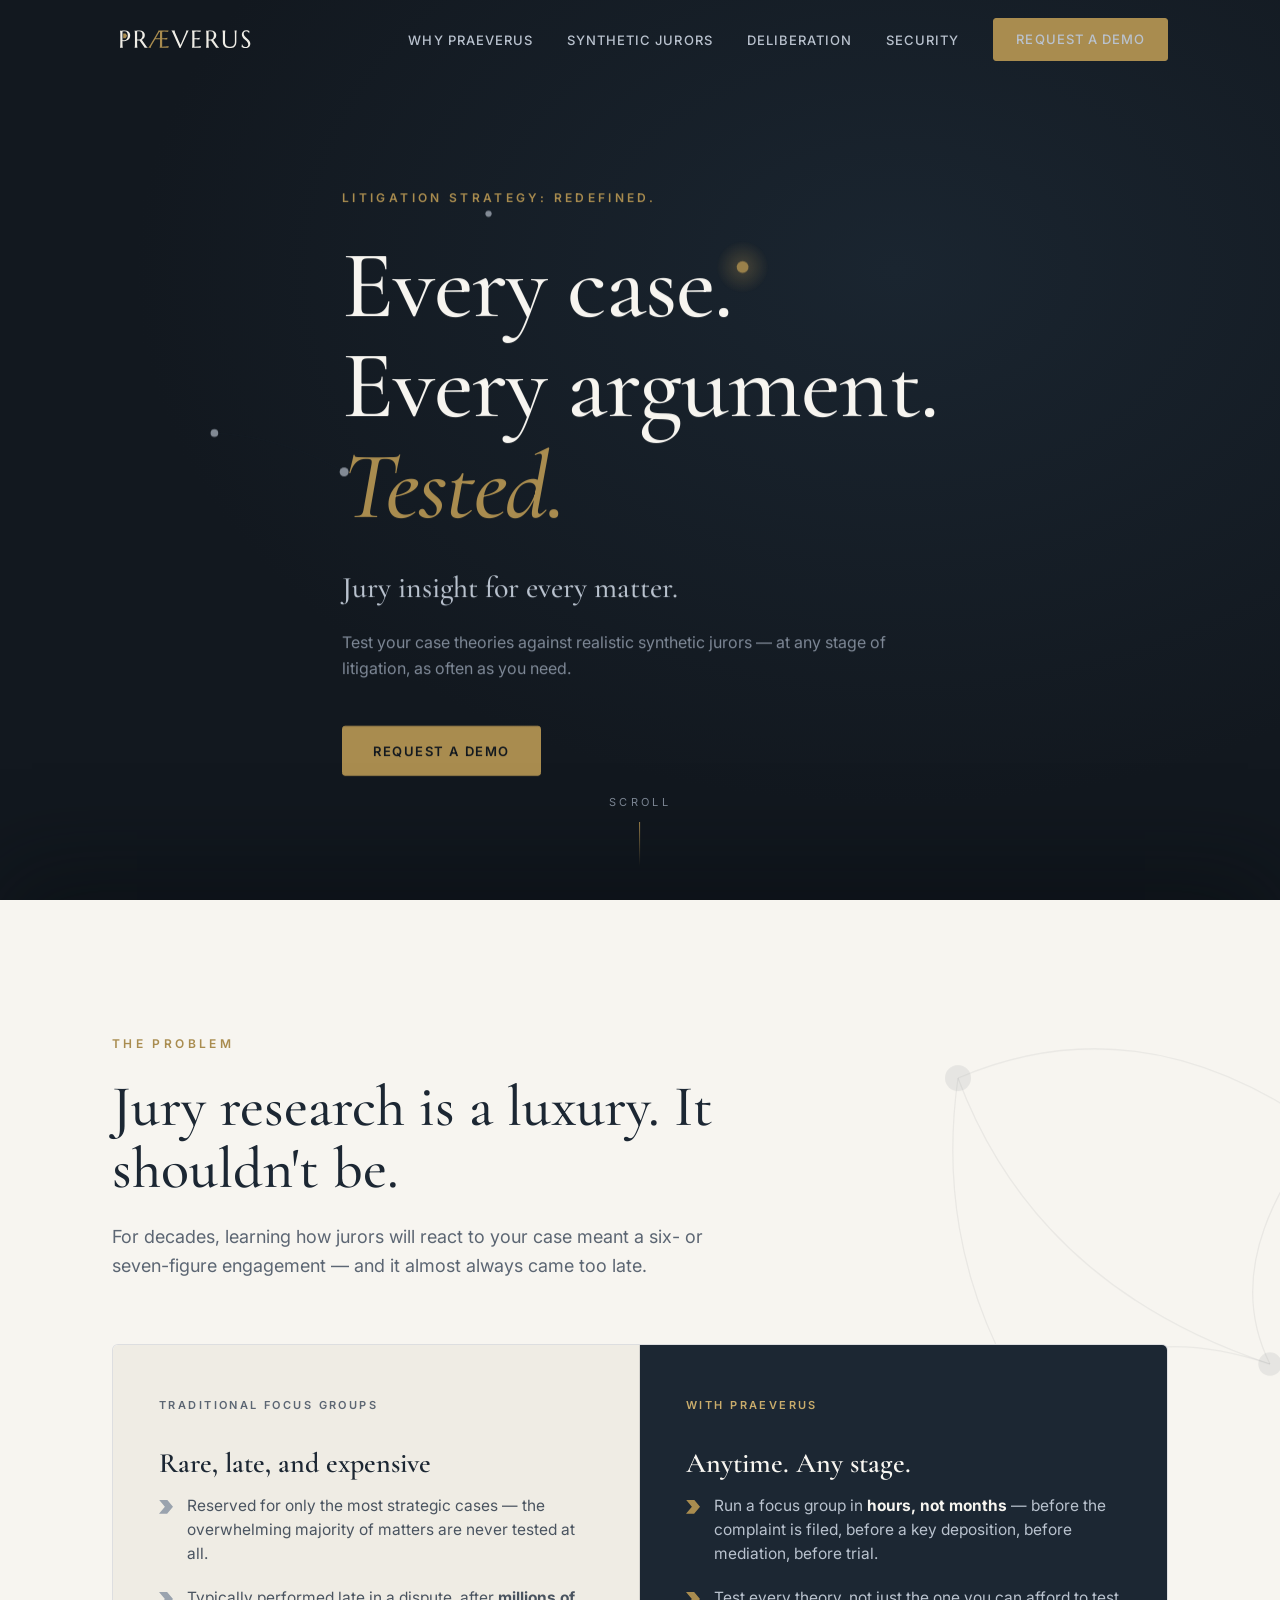
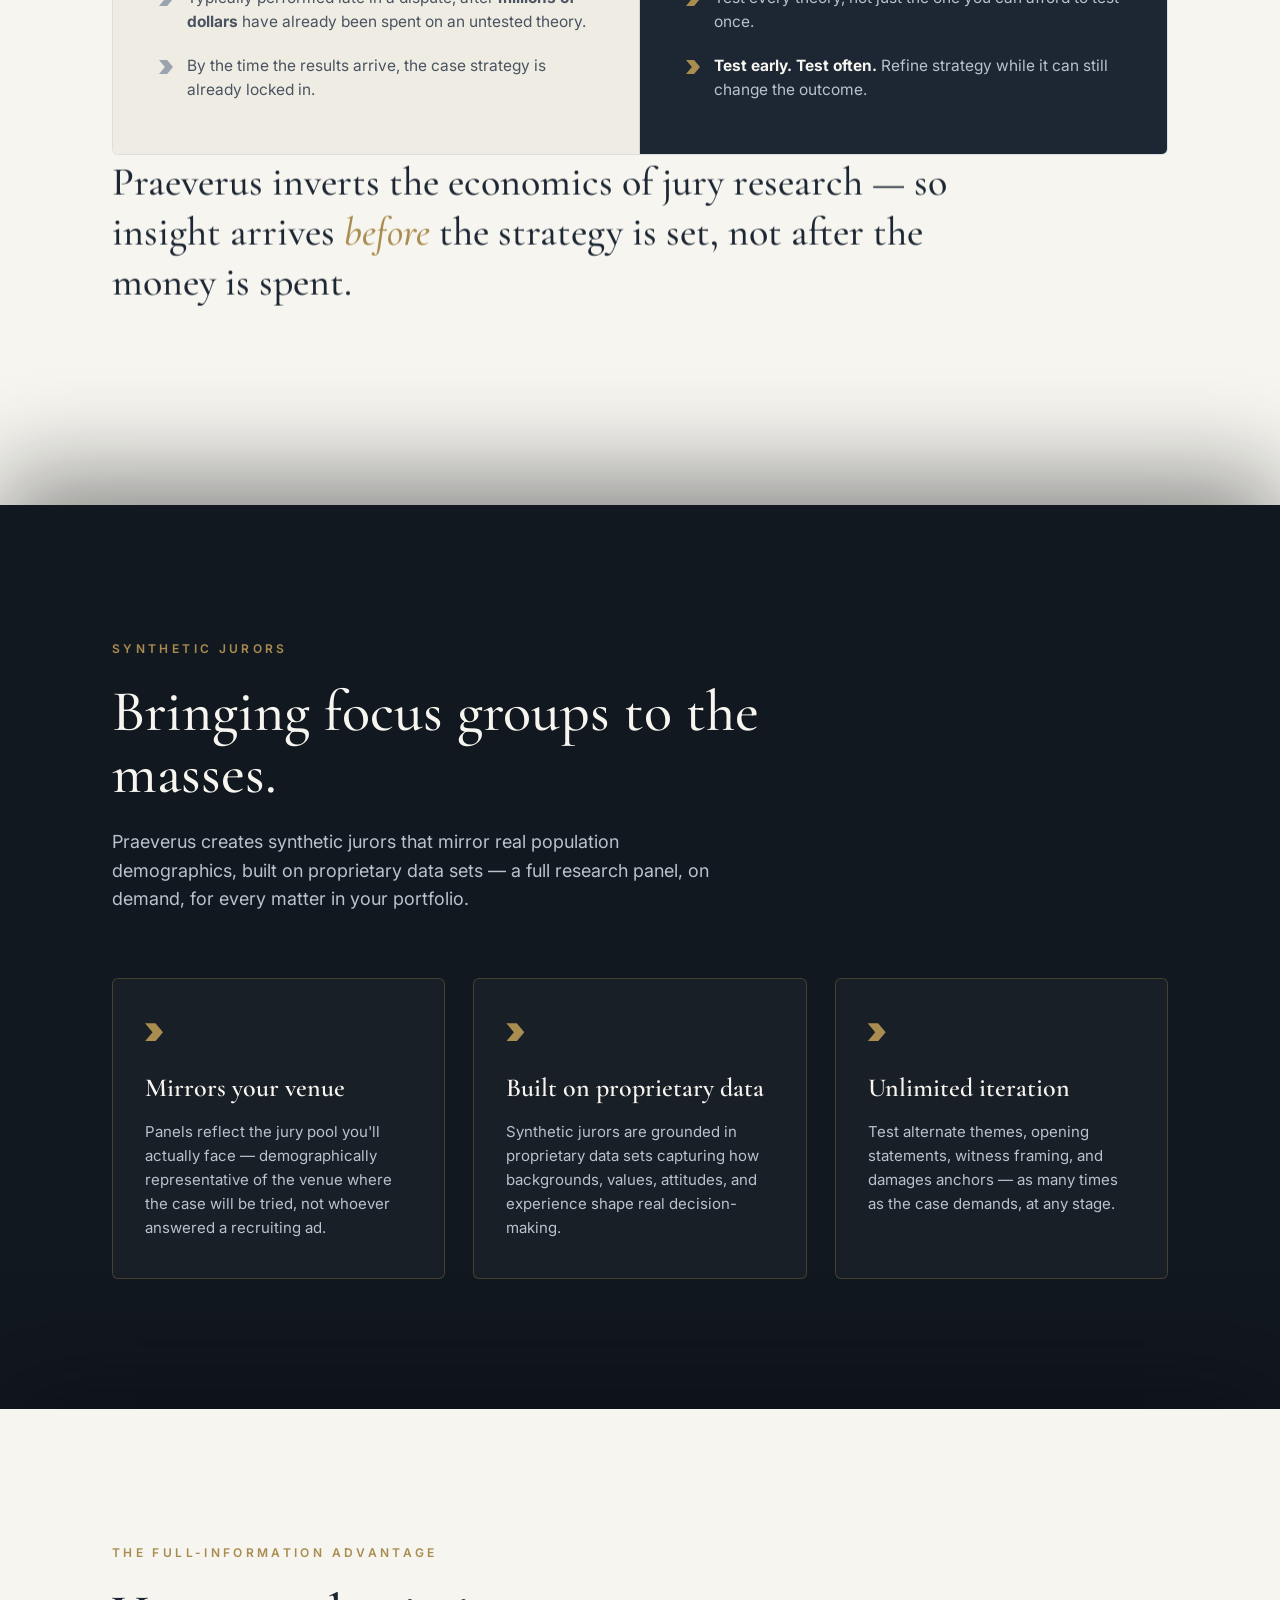
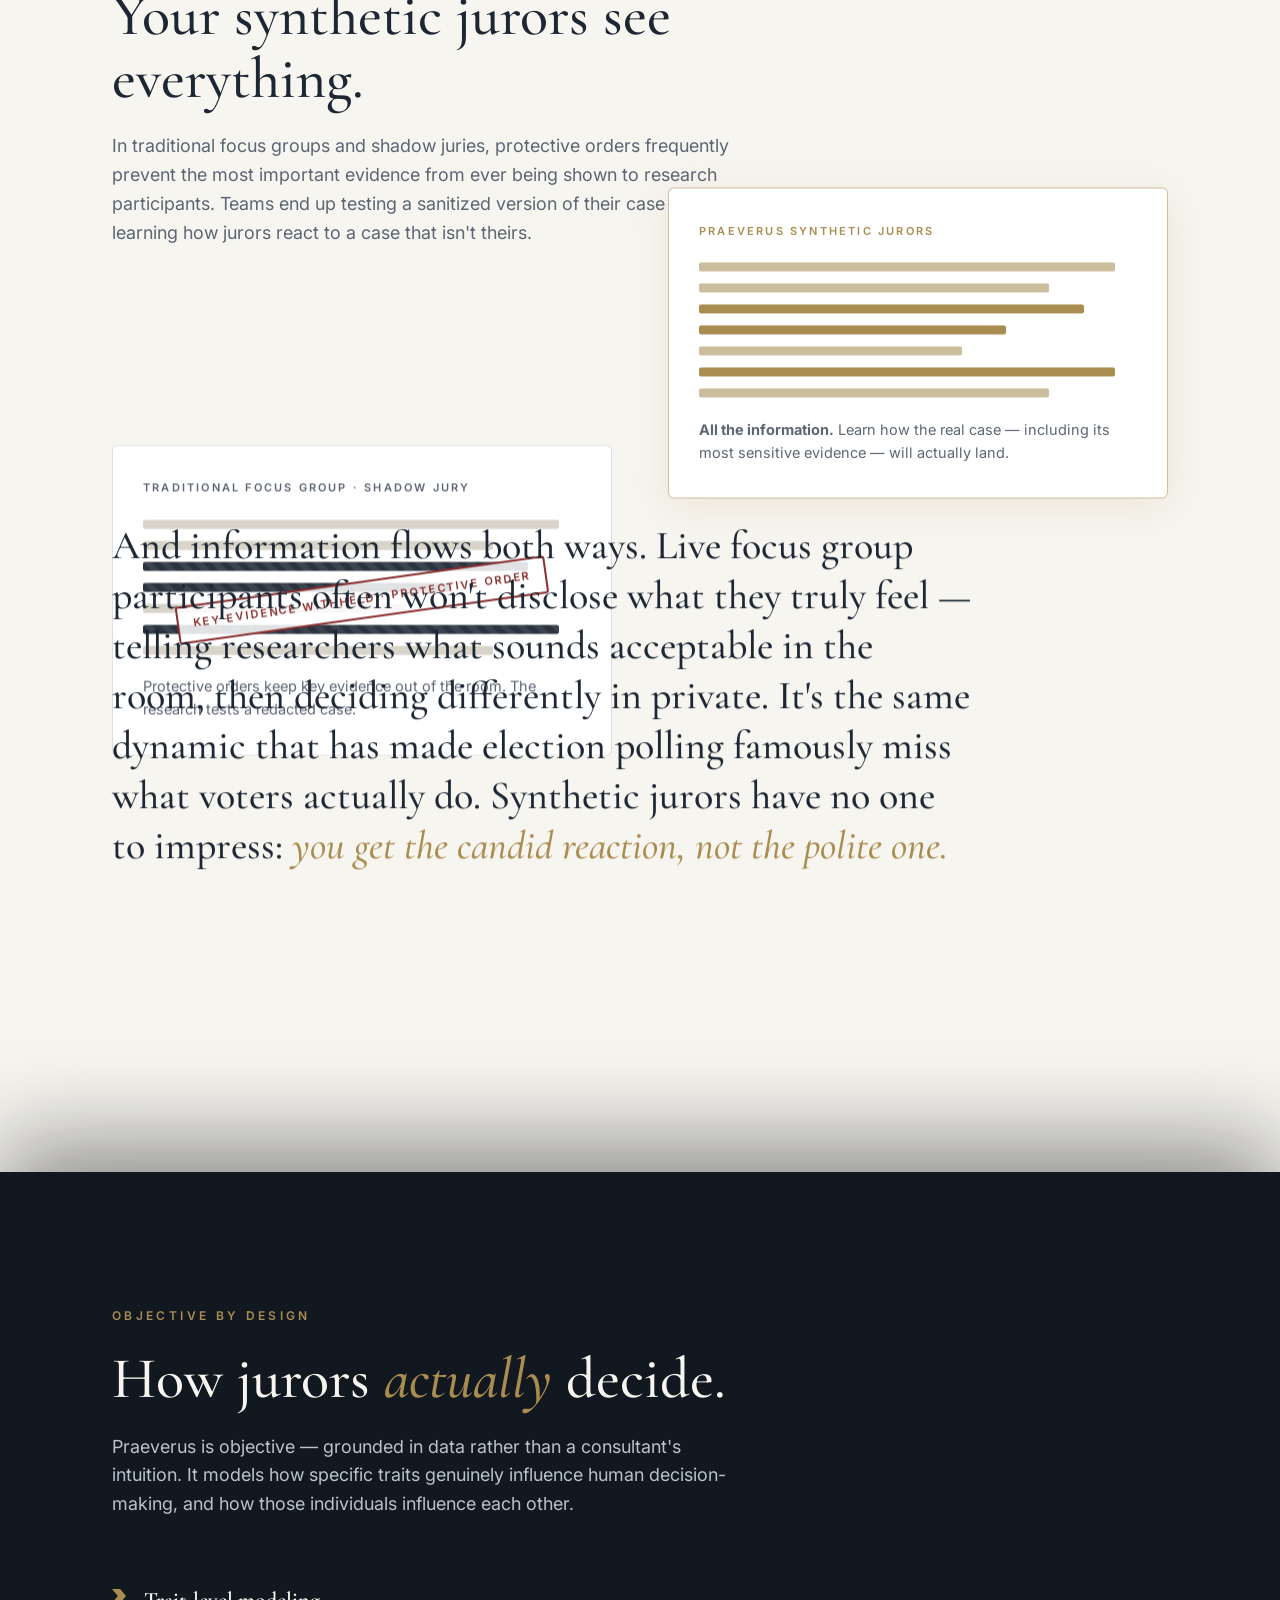
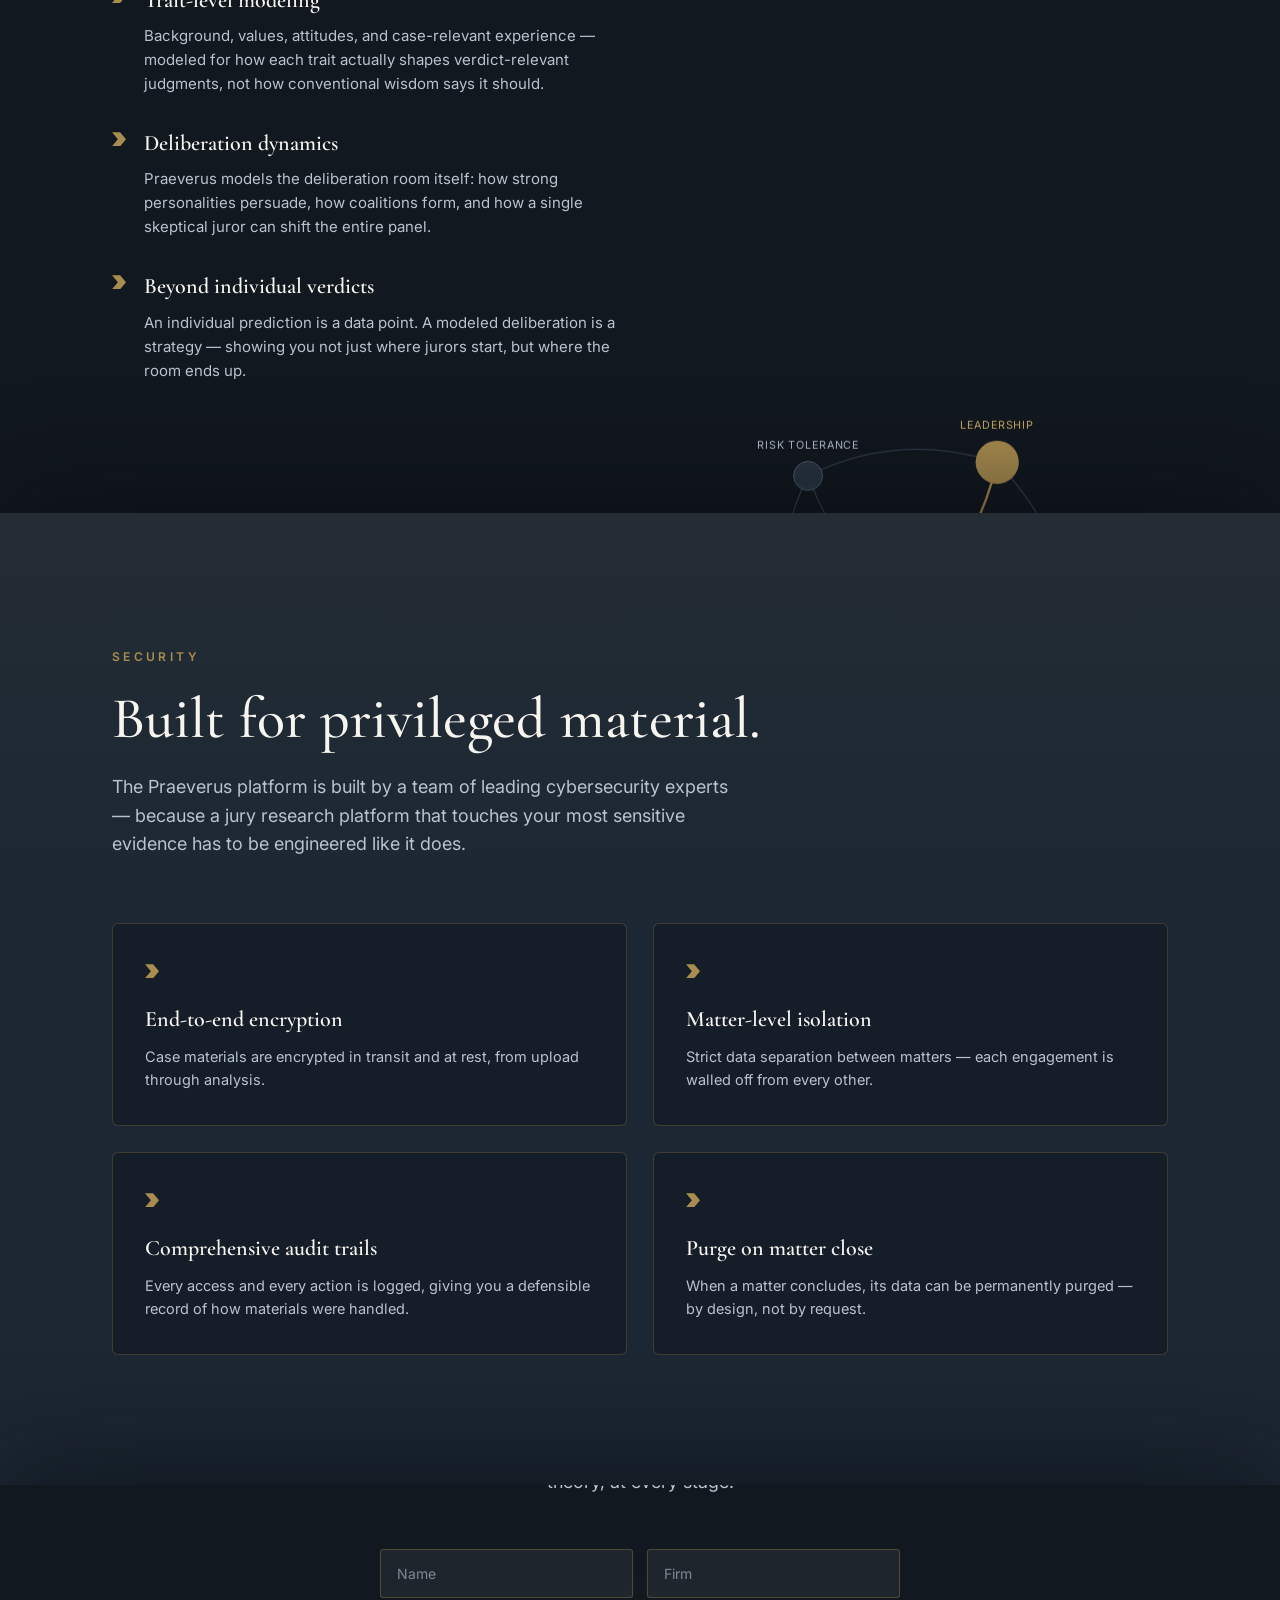
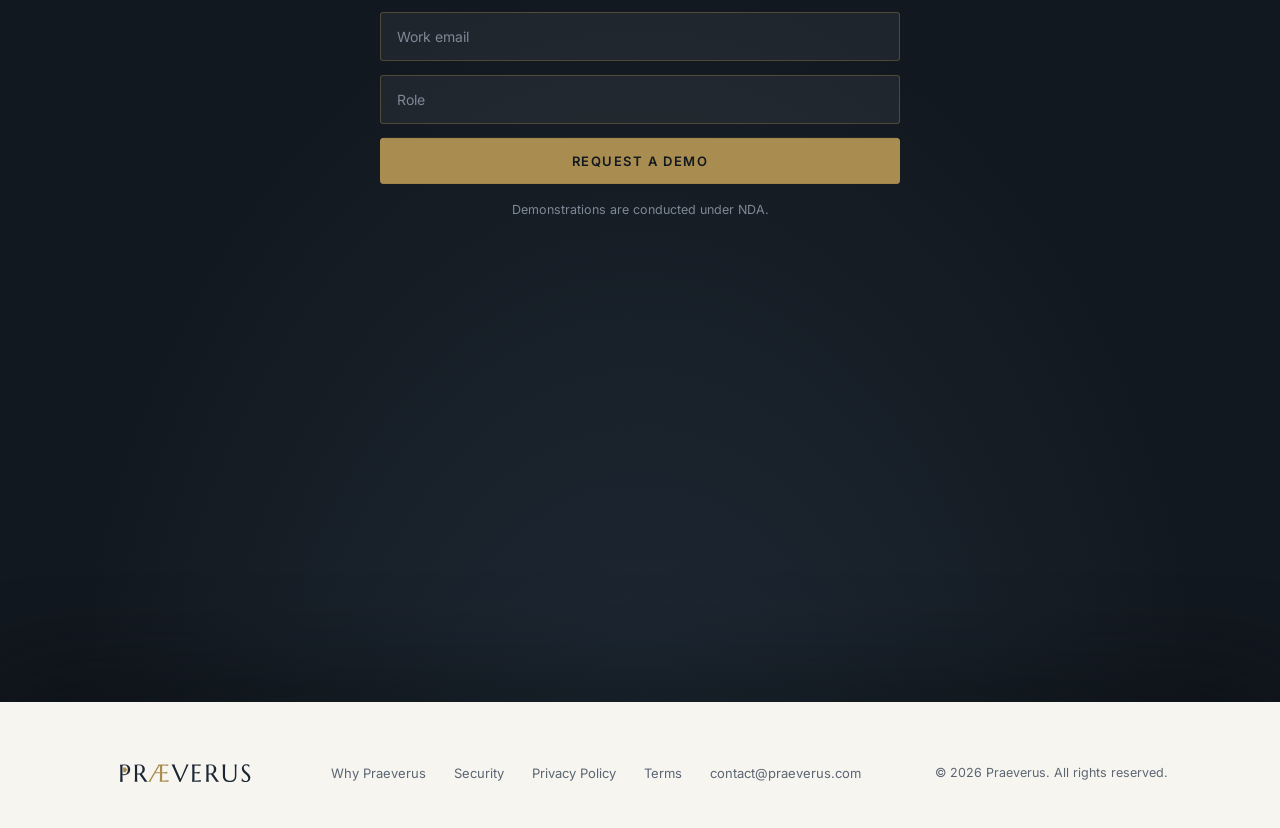
==== index.html @ da01cf57 "Add Praeverus site with Formspree contact form Co-Authored-By: Claude Fable 5 <noreply@anthropic.com" ====
<!DOCTYPE html>
<html lang="en">
<head>
<meta charset="UTF-8">
<meta name="viewport" content="width=device-width, initial-scale=1.0">
<title>Praeverus — Every case. Every argument. Tested.</title>
<meta name="description" content="Test your case theories against realistic synthetic jurors — at any stage of litigation, as often as you need.">
<link rel="preconnect" href="https://fonts.googleapis.com">
<link rel="preconnect" href="https://fonts.gstatic.com" crossorigin>
<link href="https://fonts.googleapis.com/css2?family=Cormorant+Garamond:wght@400;500;600;700&family=Inter:wght@400;500;600&display=swap" rel="stylesheet">
<style>
:root{
  --ink:#1C2733;
  --ink-deep:#12181F;
  --gold:#A98C4F;
  --gold-bright:#C9AC6B;
  --paper:#F7F5F0;
  --paper-dim:#EFECe4;
  --slate:#B9C2CE;
  --slate-dim:#7E8896;
  --muted:#5C6673;
  --display:'Cormorant Garamond', Georgia, serif;
  --body:'Inter', -apple-system, BlinkMacSystemFont, sans-serif;
}
*{margin:0;padding:0;box-sizing:border-box;}
html{scroll-behavior:smooth;}
body{
  font-family:var(--body);
  background:var(--ink-deep);
  color:var(--paper);
  line-height:1.6;
  font-size:16px;
  overflow-x:clip;
}
::selection{background:var(--gold);color:var(--ink-deep);}

/* ---------- utilities ---------- */
.wrap{max-width:1120px;margin:0 auto;padding:0 32px;}
.eyebrow{
  font-family:var(--body);
  font-size:12px;
  font-weight:600;
  letter-spacing:.28em;
  text-transform:uppercase;
  color:var(--gold);
}
.display{
  font-family:var(--display);
  font-weight:500;
  line-height:1.05;
  letter-spacing:-0.01em;
}
.gold{color:var(--gold);}
a{color:inherit;}
img,svg{display:block;}
button{font-family:var(--body);cursor:pointer;}

/* chevron marker derived from the logo's P-core */
.chev{
  display:inline-block;width:14px;height:14px;flex:none;
  clip-path:polygon(0 0,58% 0,100% 50%,58% 100%,0 100%,42% 50%);
  background:var(--gold);
  margin-top:6px;
}

/* parallax layers */
[data-plx]{will-change:transform;}

/* stacked section reveal: sections pin, the next slides up over them */
.stacked{position:sticky;}
.stacked + .stacked,
footer{box-shadow:0 -28px 90px rgba(6,10,14,.45);}
footer{position:relative;}

/* focus visibility */
a:focus-visible,button:focus-visible,input:focus-visible{
  outline:2px solid var(--gold);outline-offset:3px;
}

/* ---------- nav ---------- */
nav{
  position:fixed;top:0;left:0;right:0;z-index:100;
  padding:18px 0;
  transition:background .35s ease, box-shadow .35s ease;
}
nav.scrolled{
  background:rgba(18,24,31,.9);
  backdrop-filter:blur(12px);
  box-shadow:0 1px 0 rgba(169,140,79,.25);
}
.nav-inner{display:flex;align-items:center;justify-content:space-between;}
.logo-chip{
  display:flex;align-items:center;
}
.logo-chip svg{height:30px;width:auto;}
.nav-links{display:flex;gap:34px;align-items:center;list-style:none;}
.nav-links a{
  text-decoration:none;font-size:13px;font-weight:500;
  letter-spacing:.08em;text-transform:uppercase;color:var(--slate);
  transition:color .2s;
}
.nav-links a:hover{color:var(--gold-bright);}
.btn{
  display:inline-block;
  padding:14px 30px;
  border-radius:3px;
  font-size:13px;font-weight:600;
  letter-spacing:.12em;text-transform:uppercase;
  text-decoration:none;
  border:1px solid var(--gold);
  transition:all .25s ease;
}
.btn-solid{background:var(--gold);color:var(--ink-deep);}
.btn-solid:hover{background:var(--gold-bright);border-color:var(--gold-bright);}
.btn-ghost{background:transparent;color:var(--gold-bright);}
.btn-ghost:hover{background:rgba(169,140,79,.12);}
.nav-cta{padding:10px 22px;font-size:12px;}

/* ---------- hero ---------- */
.hero{
  position:relative;
  min-height:100vh;
  display:flex;align-items:center;
  overflow:hidden;
  background:radial-gradient(ellipse at 70% 30%, #1A2530 0%, var(--ink-deep) 60%);
}
#network{
  position:absolute;inset:-10% -5%;
  width:110%;height:120%;
  opacity:.9;
}
.hero-content{
  position:relative;z-index:2;
  padding:160px 0 120px;
  max-width:760px;
}
.hero h1{
  font-size:clamp(52px,8vw,96px);
  margin:26px 0 30px;
}
.hero h1 .gold{font-style:italic;}
.hero .sub{
  font-family:var(--display);
  font-size:clamp(22px,3vw,30px);
  font-weight:500;
  color:var(--slate);
  line-height:1.35;
  max-width:620px;
}
.hero .sub .gold{color:var(--gold-bright);}
.hero .support{
  margin-top:22px;font-size:16px;color:var(--slate-dim);max-width:560px;
}
.hero-ctas{display:flex;gap:18px;margin-top:44px;flex-wrap:wrap;}
.scroll-hint{
  position:absolute;bottom:34px;left:50%;transform:translateX(-50%);
  z-index:2;color:var(--slate-dim);font-size:11px;letter-spacing:.3em;
  text-transform:uppercase;text-decoration:none;
  display:flex;flex-direction:column;align-items:center;gap:10px;
  transition:opacity .4s ease;
}
.scroll-hint.hidden{opacity:0;pointer-events:none;}
@media (max-height:560px){
  .scroll-hint{display:none;}
}
.scroll-hint::after{
  content:'';width:1px;height:44px;
  background:linear-gradient(var(--gold),transparent);
}

/* ---------- section scaffolding ---------- */
section{position:relative;overflow:hidden;}
.sec-pad{padding:130px 0;}
.sec-light{background:var(--paper);color:var(--ink);}
.sec-light .eyebrow{color:var(--gold);}
.sec-head{max-width:720px;margin-bottom:64px;}
.sec-head h2{
  font-family:var(--display);
  font-size:clamp(36px,5vw,58px);
  font-weight:500;line-height:1.08;
  margin-top:20px;
}
.sec-head p.lede{margin-top:22px;font-size:18px;color:var(--muted);max-width:620px;}
section.dark .sec-head p.lede{color:var(--slate);}

/* faint background network motif for parallax depth */
.motif{
  position:absolute;pointer-events:none;z-index:0;
  opacity:.5;
}
.sec-inner{position:relative;z-index:1;}

/* ---------- problem: two-column contrast ---------- */
.contrast{
  display:grid;grid-template-columns:1fr 1fr;gap:0;
  border:1px solid rgba(28,39,51,.15);
  border-radius:6px;overflow:hidden;
  background:#fff;
}
.contrast .col{padding:52px 46px;}
.contrast .col.trad{
  background:var(--paper-dim);
  border-right:1px solid rgba(28,39,51,.12);
}
.contrast .col.prv{background:var(--ink);color:var(--paper);}
.contrast h3{
  font-family:var(--display);font-size:28px;font-weight:600;margin-bottom:8px;
}
.contrast .tag{
  font-size:11px;font-weight:600;letter-spacing:.22em;text-transform:uppercase;
  color:var(--muted);margin-bottom:26px;display:block;
}
.contrast .prv .tag{color:var(--gold-bright);}
.contrast ul{list-style:none;display:flex;flex-direction:column;gap:20px;}
.contrast li{display:flex;gap:14px;font-size:15.5px;line-height:1.55;}
.contrast .trad li{color:#4A5460;}
.contrast .trad .chev{background:#9AA3AE;}
.contrast .prv li{color:var(--slate);}
.contrast .prv li strong{color:var(--paper);}
.big-claim{
  margin-top:70px;
  font-family:var(--display);
  font-size:clamp(26px,3.4vw,40px);
  font-weight:500;line-height:1.25;
  max-width:860px;
}

/* ---------- masses section stats ---------- */
.pillars{display:grid;grid-template-columns:repeat(3,1fr);gap:28px;margin-top:10px;}
.pillar{
  border:1px solid rgba(169,140,79,.3);
  border-radius:6px;
  padding:38px 32px;
  background:rgba(247,245,240,.03);
}
.pillar h3{
  font-family:var(--display);font-size:26px;font-weight:600;
  margin:18px 0 12px;color:var(--paper);
}
.pillar p{font-size:15px;color:var(--slate);}
.pillar .chev{width:18px;height:18px;}

/* ---------- full information ---------- */
.docs{
  display:grid;grid-template-columns:1fr 1fr;gap:56px;align-items:start;margin-top:8px;
}
.doc-card{
  background:#fff;border:1px solid rgba(28,39,51,.15);border-radius:6px;
  padding:34px 30px;position:relative;
}
.doc-card .doc-label{
  font-size:11px;font-weight:600;letter-spacing:.2em;text-transform:uppercase;
  margin-bottom:22px;color:var(--muted);
}
.doc-line{height:9px;border-radius:2px;background:#D8D4CA;margin-bottom:12px;}
.doc-line.w80{width:80%;}.doc-line.w95{width:95%;}.doc-line.w60{width:60%;}.doc-line.w70{width:70%;}.doc-line.w88{width:88%;}
.doc-line.red{
  background:repeating-linear-gradient(45deg,#2A333E,#2A333E 6px,#3A434E 6px,#3A434E 12px);
  position:relative;
}
.doc-card.locked::after{
  content:'KEY EVIDENCE WITHHELD · PROTECTIVE ORDER';
  position:absolute;top:50%;left:50%;transform:translate(-50%,-50%) rotate(-8deg);
  font-size:11px;font-weight:600;letter-spacing:.18em;
  color:#8A2F2F;border:2px solid #8A2F2F;border-radius:3px;
  padding:8px 14px;background:rgba(255,255,255,.85);white-space:nowrap;
}
.doc-card.full .doc-line{background:#CBBE9C;}
.doc-card.full .doc-line.gold{background:var(--gold);}
.doc-caption{margin-top:20px;font-size:14.5px;color:var(--muted);line-height:1.6;}
.doc-card.full{border-color:rgba(169,140,79,.55);box-shadow:0 8px 40px rgba(169,140,79,.14);}

/* ---------- objective / deliberation ---------- */
.objective-grid{
  display:grid;grid-template-columns:1.05fr .95fr;gap:70px;align-items:center;
}
.objective-grid .points{display:flex;flex-direction:column;gap:30px;}
.point{display:flex;gap:18px;}
.point h4{
  font-family:var(--display);font-size:22px;font-weight:600;color:var(--paper);margin-bottom:6px;
}
.point p{font-size:15px;color:var(--slate);}
#miniNetwork{width:100%;height:auto;}

/* ---------- security ---------- */
.sec-security{background:var(--ink);}
.sec-security::before{
  content:'';position:absolute;inset:0;
  background:linear-gradient(180deg, rgba(169,140,79,.06), transparent 40%);
}
.sec-grid{display:grid;grid-template-columns:repeat(2,1fr);gap:26px;margin-top:8px;}
.sec-card{
  border:1px solid rgba(169,140,79,.28);border-radius:6px;
  padding:34px 32px;background:rgba(18,24,31,.55);
}
.sec-card h4{
  font-family:var(--display);font-size:22px;font-weight:600;margin:16px 0 8px;
}
.sec-card p{font-size:14.5px;color:var(--slate);}

/* ---------- final CTA ---------- */
.final{
  background:radial-gradient(ellipse at 50% 120%, #202B37 0%, var(--ink-deep) 65%);
  text-align:center;
}
.cta-logo{height:36px;width:auto;margin:0 auto;}
.final h2{
  font-family:var(--display);
  font-size:clamp(44px,7vw,84px);font-weight:500;line-height:1.05;
}
.final .recap{
  margin:26px auto 0;max-width:560px;font-size:18px;color:var(--slate);
}
.demo-form{
  margin:52px auto 0;max-width:520px;
  display:grid;grid-template-columns:1fr 1fr;gap:14px;text-align:left;
}
.demo-form input{
  background:rgba(247,245,240,.06);
  border:1px solid rgba(169,140,79,.35);
  border-radius:3px;color:var(--paper);
  padding:15px 16px;font-family:var(--body);font-size:14px;
}
.demo-form input::placeholder{color:var(--slate-dim);}
.demo-form input:focus{border-color:var(--gold);outline:none;}
.demo-form .full-row{grid-column:1 / -1;}
.demo-form button{grid-column:1 / -1;}
.form-note{margin-top:16px;font-size:12.5px;color:var(--slate-dim);}
.form-success{
  display:none;margin:52px auto 0;max-width:520px;
  border:1px solid var(--gold);border-radius:6px;padding:34px;
  font-family:var(--display);font-size:22px;color:var(--gold-bright);
}

/* ---------- footer ---------- */
footer{
  background:var(--paper);color:var(--ink);
  padding:56px 0 40px;
}
.foot-inner{display:flex;align-items:center;justify-content:space-between;flex-wrap:wrap;gap:28px;}
.foot-inner svg{height:30px;width:auto;}
.foot-links{display:flex;gap:28px;list-style:none;font-size:13px;}
.foot-links a{text-decoration:none;color:var(--muted);}
.foot-links a:hover{color:var(--gold);}
.foot-copy{font-size:12.5px;color:var(--muted);}

/* ---------- responsive ---------- */
@media (max-width:900px){
  .contrast,.docs,.objective-grid,.sec-grid{grid-template-columns:1fr;}
  .contrast .col.trad{border-right:none;border-bottom:1px solid rgba(28,39,51,.12);}
  .pillars{grid-template-columns:1fr;}
  .nav-links li:not(.cta-li){display:none;}
  .sec-pad{padding:90px 0;}
  .objective-grid{gap:44px;}
  .demo-form{grid-template-columns:1fr;}
}
@media (prefers-reduced-motion:reduce){
  html{scroll-behavior:auto;}
  [data-plx]{transform:none !important;}
}
</style>
</head>
<body>

<!-- ============ NAV ============ -->
<nav id="nav">
  <div class="wrap nav-inner">
    <a href="#top" class="logo-chip" aria-label="Praeverus home">
      <!-- Praeverus wordmark (integrated logo, inlined) -->
      <svg role="img" aria-label="Praeverus" xmlns="http://www.w3.org/2000/svg" viewBox="0 0 467 96"><rect fill="#1C2733"/><g transform="translate(20,76)"><path d="M13.559507523939809 -24.32284541723666Q17.31326949384405 -23.633378932968537 20.43502051983584 -24.188782489740085Q23.556771545827633 -24.74418604651163 25.797537619699042 -26.56361149110807Q28.03830369357045 -28.383036935704514 29.283173734610124 -31.48563611491108Q30.528043775649795 -34.588235294117645 30.528043775649795 -39.06976744186046Q30.528043775649795 -42.17236662106703 29.87688098495212 -44.719562243502054Q29.225718194254444 -47.26675786593707 27.942544459644324 -49.047879616963066Q26.6593707250342 -50.82900136798906 24.705882352941178 -51.80574555403557Q22.752393980848154 -52.78248974008208 20.147742818057456 -52.78248974008208Q18.500683994528043 -52.78248974008208 17.2749658002736 -52.6484268125855Q16.04924760601915 -52.51436388508892 15.20656634746922 -52.36114911080711Q14.210670314637483 -52.16963064295486 13.559507523939809 -51.93980848153215ZM5.477428180574555 -54.92749658002736Q6.243502051983584 -54.850889192886456 7.0861833105335155 -54.77428180574555Q7.813953488372093 -54.69767441860465 8.714090287277703 -54.67852257181943Q9.61422708618331 -54.6593707250342 10.571819425444597 -54.6593707250342Q12.065663474692203 -54.6593707250342 14.612859097127224 -55.02325581395349Q17.160054719562243 -55.38714090287278 21.10533515731874 -55.38714090287278Q24.782489740082077 -55.38714090287278 27.90424076607387 -54.31463748290014Q31.025991792065664 -53.2421340629275 33.32421340629275 -51.17373461012312Q35.62243502051984 -49.10533515731874 36.90560875512996 -46.13679890560876Q38.188782489740085 -43.168262653898765 38.188782489740085 -39.37619699042408Q38.188782489740085 -34.28180574555404 36.15868673050616 -30.566347469220247Q34.12859097127223 -26.850889192886456 30.719562243502054 -24.55266757865937Q27.310533515731873 -22.254445964432286 22.867305061559506 -21.43091655266758Q18.42407660738714 -20.607387140902873 13.559507523939809 -21.335157318741448V-14.976744186046512Q13.559507523939809 -11.720930232558139 13.655266757865938 -9.288645690834473Q13.751025991792066 -6.856361149110807 13.885088919288645 -5.094391244870041Q14.019151846785226 -3.332421340629275 14.229822161422709 -2.1450068399452804Q14.440492476060191 -0.957592339261286 14.6703146374829 -0.15321477428180574V0.0H5.477428180574555V-0.15321477428180574Q5.7072503419972636 -0.957592339261286 5.917920656634747 -2.1450068399452804Q6.12859097127223 -3.332421340629275 6.281805745554036 -5.094391244870041Q6.435020519835842 -6.856361149110807 6.511627906976744 -9.288645690834473Q6.588235294117647 -11.720930232558139 6.588235294117647 -14.976744186046512V-39.912448700410394Q6.588235294117647 -43.168262653898765 6.511627906976744 -45.60054719562243Q6.435020519835842 -48.0328317373461 6.281805745554036 -49.81395348837209Q6.12859097127223 -51.595075239398085 5.917920656634747 -52.78248974008208Q5.7072503419972636 -53.96990424076607 5.477428180574555 -54.77428180574555Z" fill="#EFEDE6"/><path d="M15.78,-45.66 L23.44,-45.66 L28.42,-38.21 L23.44,-30.76 L15.78,-30.76 Z" fill="#A98C4F"/><path d="M60.40798905608755 -14.976744186046512Q60.40798905608755 -11.720930232558139 60.503748290013675 -9.288645690834473Q60.599507523939806 -6.856361149110807 60.73357045143639 -5.094391244870041Q60.86763337893297 -3.332421340629275 61.078303693570454 -2.1450068399452804Q61.28897400820794 -0.957592339261286 61.51879616963065 -0.15321477428180574V0.0H52.3259097127223V-0.15321477428180574Q52.55573187414501 -0.957592339261286 52.76640218878249 -2.1450068399452804Q52.977072503419976 -3.332421340629275 53.111135430916555 -5.094391244870041Q53.245198358413134 -6.856361149110807 53.340957592339265 -9.269493844049247Q53.43671682626539 -11.682626538987687 53.43671682626539 -14.976744186046512V-39.912448700410394Q53.43671682626539 -43.168262653898765 53.340957592339265 -45.60054719562243Q53.245198358413134 -48.0328317373461 53.111135430916555 -49.794801641586865Q52.977072503419976 -51.55677154582763 52.76640218878249 -52.76333789329685Q52.55573187414501 -53.96990424076607 52.3259097127223 -54.77428180574555V-54.92749658002736L53.93466484268126 -54.77428180574555Q54.66243502051984 -54.69767441860465 55.56257181942544 -54.67852257181943Q56.46270861833106 -54.6593707250342 57.42030095759234 -54.6593707250342Q58.914145006839945 -54.6593707250342 61.461340629274964 -55.02325581395349Q64.00853625170998 -55.38714090287278 67.95381668946649 -55.38714090287278Q71.63097127222983 -55.38714090287278 74.75272229822161 -54.39124487004104Q77.87447332421341 -53.395348837209305 80.17269493844049 -51.48016415868673Q82.47091655266757 -49.564979480164155 83.7540902872777 -46.787961696306425Q85.03726402188784 -44.0109439124487 85.03726402188784 -40.487004103967166Q85.03726402188784 -37.729138166894664 84.32864569083448 -35.3734610123119Q83.62002735978112 -33.017783857729135 82.336853625171 -31.102599179206564Q81.05367989056089 -29.187414500683992 79.25340629274967 -27.712722298221614Q77.45313269493845 -26.238030095759232 75.23151846785225 -25.242134062927498L88.6761149110807 -6.358413132694938Q89.67201094391245 -4.9411764705882355 90.5338440492476 -3.9069767441860463Q91.39567715458276 -2.8727770177838576 92.18090287277701 -2.1258549931600546Q92.96612859097127 -1.3789329685362517 93.69389876880985 -0.9001367989056087Q94.42166894664842 -0.4213406292749658 95.18774281805746 -0.15321477428180574V0.0H84.117975376197Q84.00306429548564 -0.7277701778385772 83.3710533515732 -1.9343365253077975Q82.73904240766075 -3.140902872777018 81.89636114911082 -4.3283173734610125L68.336853625171 -23.441860465116278Q67.45586867305062 -23.365253077975375 66.57488372093023 -23.3077975376197Q65.69389876880985 -23.250341997264023 64.77461012311902 -23.250341997264023Q63.70210670314638 -23.250341997264023 62.610451436388516 -23.326949384404926Q61.51879616963065 -23.403556771545826 60.40798905608755 -23.595075239398085ZM60.40798905608755 -26.582763337893297Q61.44218878248974 -26.352941176470587 62.51469220246238 -26.25718194254446Q63.58719562243502 -26.161422708618332 64.58309165526676 -26.161422708618332Q67.45586867305062 -26.161422708618332 69.8306976744186 -27.02325581395349Q72.20552667578659 -27.885088919288645 73.87173734610123 -29.647058823529413Q75.53794801641587 -31.409028727770178 76.45723666210671 -34.0328317373461Q77.37652530779754 -36.65663474692202 77.37652530779754 -40.18057455540356Q77.37652530779754 -43.05335157318741 76.72536251709985 -45.38987688098495Q76.07419972640218 -47.72640218878249 74.79102599179207 -49.35430916552667Q73.50785225718195 -50.982216142270865 71.55436388508892 -51.88235294117647Q69.6008755129959 -52.78248974008208 66.9962243502052 -52.78248974008208Q64.35326949384405 -52.78248974008208 62.78281805745554 -52.51436388508892Q61.212366621067034 -52.24623803009576 60.40798905608755 -51.93980848153215Z" fill="#EFEDE6"/><path d="M129.5109165526676 -27.387140902872776Q126.40831737346102 -27.387140902872776 123.43978112175103 -27.387140902872776Q120.47124487004105 -27.387140902872776 118.21132694938441 -27.310533515731873L106.91173734610123 -7.775649794801642Q106.52870041039672 -7.0861833105335155 106.10735978112176 -6.300957592339261Q105.68601915184679 -5.515731874145007 105.3221340629275 -4.711354309165527Q104.95824897400821 -3.9069767441860463 104.7284268125855 -3.064295485636115Q104.4986046511628 -2.2216142270861834 104.4986046511628 -1.4172366621067032Q104.4986046511628 -0.9192886456908345 104.5752120383037 -0.5937072503419972Q104.6518194254446 -0.26812585499316005 104.72842681258551 -0.15321477428180574V0.0H95.15250341997265V-0.15321477428180574Q96.3782216142271 -0.9192886456908345 98.0252804377565 -2.7004103967168263Q99.67233926128591 -4.481532147742818 101.28109439124488 -7.20109439124487L120.7393707250342 -39.75923392612859Q122.50134062927498 -42.7469220246238 123.88027359781123 -45.25581395348837Q125.25920656634747 -47.76470588235294 126.25510259917921 -49.69904240766074Q127.25099863201095 -51.63337893296853 127.8830095759234 -52.97400820793433Q128.51502051983584 -54.31463748290014 128.74484268125855 -54.92749658002736H133.99244870041042Q138.627195622435 -54.92749658002736 143.0895759233926 -54.96580027359781Q147.55195622435022 -55.00410396716826 151.2482626538988 -55.06155950752394Q154.94456908344733 -55.119015047879614 157.56837209302324 -55.233926128590966Q160.19217510259918 -55.348837209302324 161.11146374829002 -55.54035567715458L159.2345827633379 -50.44596443228454Q157.970560875513 -50.7906976744186 156.28519835841314 -51.05882352941176Q154.82965800273598 -51.28864569083447 152.74210670314636 -51.499316005471954Q150.65455540355677 -51.70998632010944 147.93499316005472 -51.70998632010944Q147.0157045143639 -51.70998632010944 145.751682626539 -51.65253077975376Q144.4876607387141 -51.595075239398085 143.3002462380301 -51.51846785225718Q141.92131326949385 -51.44186046511628 140.50407660738716 -51.365253077975375V-30.451436388508892Q144.44935704514364 -30.489740082079344 147.6094117647059 -30.6812585499316Q150.76946648426815 -30.872777017783857 152.9910807113543 -31.064295485636116Q155.59573187414503 -31.294117647058822 157.58752393980848 -31.600547195622436L156.43841313269496 -26.046511627906977Q153.7954582763338 -26.39124487004104 151.0375923392613 -26.697674418604652Q148.6627633378933 -26.96580027359781 145.86659370725033 -27.176470588235293Q143.0704240766074 -27.387140902872776 140.50407660738716 -27.387140902872776V-3.3707250341997264Q144.98560875512996 -3.3707250341997264 148.79682626538988 -3.7537619699042404Q152.6080437756498 -4.136798905608755 155.4425170998632 -4.634746922024624Q158.73663474692202 -5.170998632010944 161.45619699042408 -5.898768809849521L160.345389876881 0.3064295485636115Q159.88574555403557 0.26812585499316005 158.96645690834475 0.22982216142270862Q158.0471682626539 0.19151846785225718 156.9172093023256 0.15321477428180574Q155.78725034199726 0.11491108071135431 154.5423803009576 0.09575923392612859Q153.29751025991794 0.07660738714090287 152.18670314637484 0.057455540355677154Q151.07589603283174 0.038303693570451436 150.21406292749657 0.019151846785225718Q149.35222982216143 0.0 148.9691928864569 0.0H132.4219972640219V-0.15321477428180574Q132.65181942544461 -0.957592339261286 132.86248974008208 -2.1450068399452804Q133.07316005471958 -3.332421340629275 133.20722298221614 -5.094391244870041Q133.34128590971272 -6.856361149110807 133.43704514363884 -9.288645690834473Q133.532804377565 -11.720930232558139 133.532804377565 -14.976744186046512V-27.387140902872776ZM119.93499316005473 -30.298221614227085H133.532804377565V-39.912448700410394Q133.532804377565 -43.47469220246238 133.532804377565 -46.00273597811217Q133.532804377565 -48.53077975376197 133.45619699042408 -50.36935704514364H131.5410123119015Z" fill="#A98C4F"/><path d="M180.9558413132695 -54.92749658002736V-54.77428180574555Q180.8792339261286 -54.5827633378933 180.84093023255815 -54.19972640218879Q180.8026265389877 -53.81668946648427 180.8026265389877 -53.510259917920656Q180.8026265389877 -52.322845417236664 181.12820793433656 -50.886456908344734Q181.45378932968538 -49.4500683994528 182.37307797537622 -47.30506155950752L199.34161422708618 -9.039671682626539L215.73559507523942 -46.998632010943915Q216.31015047879617 -48.41586867305062 216.96131326949387 -50.10123119015048Q217.61247606019154 -51.78659370725034 217.61247606019154 -53.510259917920656Q217.61247606019154 -53.96990424076607 217.53586867305063 -54.295485636114904Q217.45926128590972 -54.621067031463745 217.3826538987688 -54.77428180574555V-54.92749658002736H225.23491108071136V-54.77428180574555Q224.50714090287278 -54.04651162790697 223.4729411764706 -52.16963064295486Q222.43874145006842 -50.292749658002734 221.21302325581397 -47.53488372093023L199.2650068399453 1.1874145006839945H196.2007113543092L175.40180574555404 -45.65800273597811Q174.67403556771546 -47.30506155950752 173.8888098495212 -48.837209302325576Q173.10358413132695 -50.36935704514364 172.41411764705884 -51.614227086183305Q171.7246511627907 -52.85909712722298 171.1883994528044 -53.70177838577291Q170.65214774281807 -54.54445964432284 170.4606292749658 -54.77428180574555V-54.92749658002736Z" fill="#EFEDE6"/><path d="M235.80979480164157 -54.92749658002736Q240.597756497948 -54.92749658002736 245.32826265389878 -54.96580027359781Q250.0587688098495 -55.00410396716826 254.00404924760602 -55.06155950752394Q257.9493296853625 -55.119015047879614 260.74549931600546 -55.233926128590966Q263.54166894664843 -55.348837209302324 264.5375649794802 -55.54035567715458L262.66068399452803 -50.44596443228454Q261.39666210670316 -50.7906976744186 259.7112995896033 -51.05882352941176Q258.25575923392614 -51.28864569083447 256.1682079343365 -51.499316005471954Q254.0806566347469 -51.70998632010944 251.36109439124488 -51.70998632010944Q250.44180574555403 -51.70998632010944 249.1586320109439 -51.65253077975376Q247.87545827633377 -51.595075239398085 246.6880437756498 -51.51846785225718Q245.30911080711354 -51.44186046511628 243.89187414500682 -51.365253077975375V-30.451436388508892Q247.83715458276333 -30.489740082079344 251.0163611491108 -30.6812585499316Q254.19556771545825 -30.872777017783857 256.41718194254446 -31.064295485636116Q259.02183310533513 -31.294117647058822 261.01362517099864 -31.600547195622436L259.82621067031465 -26.046511627906977Q257.18325581395345 -26.39124487004104 254.42538987688098 -26.697674418604652Q252.05056087551299 -26.96580027359781 249.25439124487002 -27.176470588235293Q246.45822161422709 -27.387140902872776 243.89187414500682 -27.387140902872776V-3.3707250341997264Q248.4117099863201 -3.3707250341997264 252.2037756497948 -3.7537619699042404Q255.9958413132695 -4.136798905608755 258.8303146374829 -4.634746922024624Q262.12443228454174 -5.170998632010944 264.84399452804377 -5.898768809849521L263.73318741450066 0.3064295485636115Q263.27354309165526 0.26812585499316005 262.35425444596444 0.22982216142270862Q261.4349658002736 0.19151846785225718 260.30500683994524 0.15321477428180574Q259.17504787961695 0.11491108071135431 257.93017783857726 0.09575923392612859Q256.68530779753763 0.07660738714090287 255.57450068399453 0.057455540355677154Q254.46369357045143 0.038303693570451436 253.60186046511626 0.019151846785225718Q252.74002735978112 0.0 252.3569904240766 0.0H235.80979480164157V-0.15321477428180574Q236.03961696306428 -0.957592339261286 236.25028727770177 -2.1450068399452804Q236.46095759233924 -3.332421340629275 236.61417236662106 -5.094391244870041Q236.76738714090285 -6.856361149110807 236.84399452804377 -9.288645690834473Q236.92060191518468 -11.720930232558139 236.92060191518468 -14.976744186046512V-39.912448700410394Q236.92060191518468 -43.168262653898765 236.84399452804377 -45.60054719562243Q236.76738714090285 -48.0328317373461 236.61417236662106 -49.81395348837209Q236.46095759233924 -51.595075239398085 236.25028727770177 -52.78248974008208Q236.03961696306428 -53.96990424076607 235.80979480164157 -54.77428180574555V-54.92749658002736Z" fill="#EFEDE6"/><path d="M289.0166894664843 -14.976744186046512Q289.0166894664843 -11.720930232558139 289.1124487004104 -9.288645690834473Q289.20820793433654 -6.856361149110807 289.34227086183313 -5.094391244870041Q289.4763337893297 -3.332421340629275 289.6870041039672 -2.1450068399452804Q289.89767441860465 -0.957592339261286 290.12749658002735 -0.15321477428180574V0.0H280.93461012311906V-0.15321477428180574Q281.16443228454176 -0.957592339261286 281.37510259917923 -2.1450068399452804Q281.5857729138167 -3.332421340629275 281.7198358413133 -5.094391244870041Q281.85389876880987 -6.856361149110807 281.949658002736 -9.269493844049247Q282.0454172366621 -11.682626538987687 282.0454172366621 -14.976744186046512V-39.912448700410394Q282.0454172366621 -43.168262653898765 281.949658002736 -45.60054719562243Q281.85389876880987 -48.0328317373461 281.7198358413133 -49.794801641586865Q281.5857729138167 -51.55677154582763 281.37510259917923 -52.76333789329685Q281.16443228454176 -53.96990424076607 280.93461012311906 -54.77428180574555V-54.92749658002736L282.543365253078 -54.77428180574555Q283.27113543091656 -54.69767441860465 284.1712722298222 -54.67852257181943Q285.07140902872777 -54.6593707250342 286.02900136798905 -54.6593707250342Q287.5228454172367 -54.6593707250342 290.0700410396717 -55.02325581395349Q292.61723666210673 -55.38714090287278 296.5625170998632 -55.38714090287278Q300.2396716826266 -55.38714090287278 303.36142270861836 -54.39124487004104Q306.48317373461015 -53.395348837209305 308.78139534883724 -51.48016415868673Q311.0796169630643 -49.564979480164155 312.3627906976744 -46.787961696306425Q313.6459644322846 -44.0109439124487 313.6459644322846 -40.487004103967166Q313.6459644322846 -37.729138166894664 312.93734610123124 -35.3734610123119Q312.22872777017784 -33.017783857729135 310.94555403556774 -31.102599179206564Q309.66238030095764 -29.187414500683992 307.8621067031464 -27.712722298221614Q306.06183310533515 -26.238030095759232 303.840218878249 -25.242134062927498L317.2848153214774 -6.358413132694938Q318.2807113543092 -4.9411764705882355 319.14254445964434 -3.9069767441860463Q320.0043775649795 -2.8727770177838576 320.78960328317373 -2.1258549931600546Q321.574829001368 -1.3789329685362517 322.3025991792066 -0.9001367989056087Q323.0303693570452 -0.4213406292749658 323.7964432284542 -0.15321477428180574V0.0H312.7266757865937Q312.61176470588236 -0.7277701778385772 311.97975376196996 -1.9343365253077975Q311.3477428180575 -3.140902872777018 310.50506155950757 -4.3283173734610125L296.94555403556774 -23.441860465116278Q296.06456908344734 -23.365253077975375 295.18358413132694 -23.3077975376197Q294.3025991792066 -23.250341997264023 293.3833105335157 -23.250341997264023Q292.3108071135431 -23.250341997264023 291.2191518467852 -23.326949384404926Q290.12749658002735 -23.403556771545826 289.0166894664843 -23.595075239398085ZM289.0166894664843 -26.582763337893297Q290.0508891928865 -26.352941176470587 291.1233926128591 -26.25718194254446Q292.19589603283174 -26.161422708618332 293.1917920656635 -26.161422708618332Q296.06456908344734 -26.161422708618332 298.43939808481537 -27.02325581395349Q300.81422708618334 -27.885088919288645 302.48043775649796 -29.647058823529413Q304.1466484268126 -31.409028727770178 305.0659370725034 -34.0328317373461Q305.9852257181943 -36.65663474692202 305.9852257181943 -40.18057455540356Q305.9852257181943 -43.05335157318741 305.3340629274966 -45.38987688098495Q304.68290013679893 -47.72640218878249 303.3997264021888 -49.35430916552667Q302.1165526675787 -50.982216142270865 300.1630642954857 -51.88235294117647Q298.20957592339266 -52.78248974008208 295.60492476060193 -52.78248974008208Q292.9619699042408 -52.78248974008208 291.3915184678523 -52.51436388508892Q289.82106703146377 -52.24623803009576 289.0166894664843 -51.93980848153215Z" fill="#EFEDE6"/><path d="M373.2495759233926 -39.912448700410394Q373.2495759233926 -43.168262653898765 373.1729685362517 -45.60054719562243Q373.0963611491108 -48.0328317373461 372.943146374829 -49.81395348837209Q372.7899316005472 -51.595075239398085 372.598413132695 -52.78248974008208Q372.4068946648427 -53.96990424076607 372.17707250342 -54.77428180574555V-54.92749658002736H378.9951299589603V-54.77428180574555Q378.7653077975376 -53.96990424076607 378.55463748290015 -52.78248974008208Q378.3439671682627 -51.595075239398085 378.2099042407661 -49.81395348837209Q378.0758413132695 -48.0328317373461 377.9800820793434 -45.60054719562243Q377.8843228454173 -43.168262653898765 377.8843228454173 -39.912448700410394V-19.22845417236662Q377.8843228454173 -13.751025991792066 376.31387140902876 -9.882352941176471Q374.74341997264025 -6.0136798905608755 371.9472503419973 -3.5430916552667577Q369.1510807113543 -1.0725034199726402 365.24410396716826 0.057455540355677126Q361.33712722298225 1.1874145006839945 356.7023803009576 1.1874145006839945Q352.067633378933 1.1874145006839945 348.0648974008208 0.11491108071135425Q344.06216142270864 -0.957592339261286 341.0936251709986 -3.3515731874145005Q338.12508891928866 -5.745554035567715 336.4397264021888 -9.556771545827633Q334.75436388508894 -13.36798905608755 334.75436388508894 -18.845417236662108V-39.912448700410394Q334.75436388508894 -43.168262653898765 334.67775649794805 -45.60054719562243Q334.6011491108071 -48.0328317373461 334.44793433652535 -49.81395348837209Q334.29471956224353 -51.595075239398085 334.084049247606 -52.78248974008208Q333.87337893296854 -53.96990424076607 333.64355677154583 -54.77428180574555V-54.92749658002736H342.8364432284542V-54.77428180574555Q342.6066210670315 -53.96990424076607 342.395950752394 -52.78248974008208Q342.1852804377565 -51.595075239398085 342.03206566347467 -49.81395348837209Q341.8788508891929 -48.0328317373461 341.80224350205197 -45.60054719562243Q341.7256361149111 -43.168262653898765 341.7256361149111 -39.912448700410394V-18.42407660738714Q341.7256361149111 -13.865937072503419 343.0854172366621 -10.897400820793433Q344.44519835841317 -7.928864569083447 346.6668125854993 -6.186046511627907Q348.8884268125855 -4.443228454172367 351.7229001367989 -3.753761969904241Q354.55737346101233 -3.064295485636115 357.50675786593706 -3.064295485636115Q360.45614227086185 -3.064295485636115 363.2906155950752 -3.753761969904241Q366.12508891928866 -4.443228454172367 368.3275512995896 -6.186046511627907Q370.53001367989054 -7.928864569083447 371.8897948016416 -10.897400820793433Q373.2495759233926 -13.865937072503419 373.2495759233926 -18.42407660738714Z" fill="#EFEDE6"/><path d="M419.21707250342 -46.19425444596443H418.3743912448701Q418.06796169630644 -47.07523939808481 417.3976470588235 -48.18604651162791Q416.72733242134063 -49.296853625170996 415.6356771545828 -50.27359781121751Q414.54402188782495 -51.25034199726402 412.9927222982217 -51.9015047879617Q411.44142270861835 -52.55266757865937 409.33471956224355 -52.55266757865937Q407.4578385772914 -52.55266757865937 406.00229822161424 -51.978112175102595Q404.5467578659371 -51.40355677154583 403.5700136798906 -50.369357045143644Q402.5932694938441 -49.33515731874145 402.09532147742823 -47.91792065663475Q401.59737346101235 -46.500683994528046 401.59737346101235 -44.77701778385773Q401.59737346101235 -42.01915184678523 403.1486730506156 -39.510259917920656Q404.6999726402189 -37.001367989056085 407.0364979480164 -34.5499316005472Q409.37302325581396 -32.0984952120383 412.092585499316 -29.647058823529413Q414.81214774281807 -27.19562243502052 417.1486730506156 -24.55266757865937Q419.4851983584132 -21.90971272229822 421.03649794801646 -19.017783857729135Q422.58779753761974 -16.125854993160054 422.58779753761974 -12.79343365253078Q422.58779753761974 -10.303693570451436 421.72596443228457 -7.794801641586867Q420.8641313269494 -5.285909712722298 419.0638577291382 -3.2941176470588234Q417.263584131327 -1.302325581395349 414.4291108071136 -0.05745554035567724Q411.59463748290017 1.1874145006839945 407.6876607387141 1.1874145006839945Q405.50435020519836 1.1874145006839945 403.53170998632015 0.7852257181942544Q401.5590697674419 0.38303693570451436 399.89285909712726 -0.21067031463748292Q398.22664842681263 -0.8043775649794802 396.90517099863206 -1.493844049247606Q395.5836935704515 -2.1833105335157317 394.74101231190156 -2.7578659370725034L395.6219972640219 -11.22298221614227H396.5795896032832Q397.0009302325582 -9.422708618331054 397.95852257181946 -7.794801641586868Q398.91611491108074 -6.1668946648426815 400.3141997264022 -4.92202462380301Q401.7122845417237 -3.677154582763338 403.5125581395349 -2.9302325581395348Q405.31283173734613 -2.1833105335157317 407.4578385772914 -2.1833105335157317Q409.41132694938443 -2.1833105335157317 410.9626265389877 -2.777017783857729Q412.513926128591 -3.3707250341997264 413.6247332421341 -4.424076607387141Q414.7355403556772 -5.477428180574555 415.3292476060192 -6.93296853625171Q415.9229548563612 -8.388508891928865 415.9229548563612 -10.11217510259918Q415.9229548563612 -12.52530779753762 415.0419699042408 -14.574555403556772Q414.16098495212043 -16.623803009575923 412.7245964432285 -18.46238030095759Q411.2882079343366 -20.300957592339262 409.46878248974014 -22.024623803009575Q407.6493570451437 -23.748290013679892 405.7341723666211 -25.49110807113543Q403.8189876880985 -27.23392612859097 401.99956224350206 -29.07250341997264Q400.18013679890566 -30.91108071135431 398.74374829001374 -32.99863201094391Q397.30735978112176 -35.086183310533514 396.42637482900136 -37.48016415868673Q395.545389876881 -39.874145006839946 395.545389876881 -42.7469220246238Q395.545389876881 -45.77291381668947 396.71365253077977 -48.20519835841313Q397.8819151846786 -50.637482900136796 399.8162517099864 -52.36114911080711Q401.7505882352942 -54.08481532147743 404.202024623803 -55.00410396716826Q406.65346101231194 -55.9233926128591 409.2581121751026 -55.9233926128591Q411.1732968536252 -55.9233926128591 412.78205198358415 -55.61696306429549Q414.39080711354313 -55.310533515731876 415.6739808481533 -54.88919288645691Q416.9571545827634 -54.46785225718194 417.9147469220247 -54.04651162790697Q418.87233926128596 -53.62517099863201 419.4851983584132 -53.35704514363885Z" fill="#EFEDE6"/></g></svg>
    </a>
    <ul class="nav-links">
      <li><a href="#problem">Why Praeverus</a></li>
      <li><a href="#how">Synthetic Jurors</a></li>
      <li><a href="#objective">Deliberation</a></li>
      <li><a href="#security">Security</a></li>
      <li class="cta-li"><a href="#demo" class="btn btn-solid nav-cta">Request a Demo</a></li>
    </ul>
  </div>
</nav>

<!-- ============ HERO ============ -->
<header class="hero" id="top">
  <canvas id="network" data-plx="0.35" aria-hidden="true"></canvas>
  <div class="wrap">
    <div class="hero-content" data-plx="-0.12">
      <span class="eyebrow">Litigation Strategy: Redefined.</span>
      <h1 class="display">Every case.<br>Every argument.<br><span class="gold">Tested.</span></h1>
      <p class="sub">Jury insight for every matter.</p>
      <p class="support">Test your case theories against realistic synthetic jurors — at any stage of litigation, as often as you need.</p>
      <div class="hero-ctas">
        <a href="#demo" class="btn btn-solid">Request a Demo</a>
      </div>
    </div>
  </div>
  <a class="scroll-hint" href="#problem">Scroll</a>
</header>

<!-- ============ PROBLEM ============ -->
<section class="sec-light sec-pad" id="problem">
  <svg class="motif" data-plx="0.18" style="top:-60px;right:-120px;width:520px;" viewBox="0 0 400 400" aria-hidden="true">
    <g stroke="#1C2733" stroke-opacity=".12" fill="none">
      <path d="M60,80 Q200,20 340,120"/><path d="M60,80 Q120,240 300,300"/><path d="M340,120 Q260,220 300,300"/><path d="M120,340 Q180,260 300,300"/><path d="M60,80 Q40,220 120,340"/>
    </g>
    <g fill="#1C2733" fill-opacity=".15">
      <circle cx="60" cy="80" r="10"/><circle cx="340" cy="120" r="14"/><circle cx="300" cy="300" r="9"/><circle cx="120" cy="340" r="12"/>
    </g>
    <circle cx="340" cy="120" r="6" fill="#A98C4F" fill-opacity=".5"/>
  </svg>
  <div class="wrap sec-inner">
    <div class="sec-head">
      <span class="eyebrow">The Problem</span>
      <h2>Jury research is a luxury. It shouldn't be.</h2>
      <p class="lede">For decades, learning how jurors will react to your case meant a six- or seven-figure engagement — and it almost always came too late.</p>
    </div>
    <div class="contrast">
      <div class="col trad">
        <span class="tag">Traditional Focus Groups</span>
        <h3>Rare, late, and expensive</h3>
        <ul>
          <li><span class="chev"></span><span>Reserved for only the most strategic cases — the overwhelming majority of matters are never tested at all.</span></li>
          <li><span class="chev"></span><span>Typically performed late in a dispute, after <strong>millions of dollars</strong> have already been spent on an untested theory.</span></li>
          <li><span class="chev"></span><span>By the time the results arrive, the case strategy is already locked in.</span></li>
        </ul>
      </div>
      <div class="col prv">
        <span class="tag">With Praeverus</span>
        <h3>Anytime. Any stage.</h3>
        <ul>
          <li><span class="chev"></span><span>Run a focus group in <strong>hours, not months</strong> — before the complaint is filed, before a key deposition, before mediation, before trial.</span></li>
          <li><span class="chev"></span><span>Test every theory, not just the one you can afford to test once.</span></li>
          <li><span class="chev"></span><span><strong>Test early. Test often.</strong> Refine strategy while it can still change the outcome.</span></li>
        </ul>
      </div>
    </div>
    <p class="big-claim" data-plx="-0.05">Praeverus inverts the economics of jury research — so insight arrives <em class="gold">before</em> the strategy is set, not after the money is spent.</p>
  </div>
</section>

<!-- ============ FOCUS GROUPS FOR THE MASSES ============ -->
<section class="dark sec-pad" id="how" style="background:var(--ink-deep);">
  <svg class="motif" data-plx="0.22" style="bottom:-80px;left:-140px;width:560px;" viewBox="0 0 400 400" aria-hidden="true">
    <g stroke="#A98C4F" stroke-opacity=".14" fill="none">
      <path d="M80,60 Q220,110 320,60"/><path d="M80,60 Q60,240 200,330"/><path d="M320,60 Q330,220 200,330"/><path d="M80,60 Q210,200 320,60"/>
    </g>
    <g fill="#A98C4F" fill-opacity=".2">
      <circle cx="80" cy="60" r="11"/><circle cx="320" cy="60" r="9"/><circle cx="200" cy="330" r="13"/>
    </g>
  </svg>
  <div class="wrap sec-inner">
    <div class="sec-head">
      <span class="eyebrow">Synthetic Jurors</span>
      <h2>Bringing focus groups to the masses.</h2>
      <p class="lede">Praeverus creates synthetic jurors that mirror real population demographics, built on proprietary data sets — a full research panel, on demand, for every matter in your portfolio.</p>
    </div>
    <div class="pillars">
      <div class="pillar">
        <span class="chev"></span>
        <h3>Mirrors your venue</h3>
        <p>Panels reflect the jury pool you'll actually face — demographically representative of the venue where the case will be tried, not whoever answered a recruiting ad.</p>
      </div>
      <div class="pillar">
        <span class="chev"></span>
        <h3>Built on proprietary data</h3>
        <p>Synthetic jurors are grounded in proprietary data sets capturing how backgrounds, values, attitudes, and experience shape real decision-making.</p>
      </div>
      <div class="pillar">
        <span class="chev"></span>
        <h3>Unlimited iteration</h3>
        <p>Test alternate themes, opening statements, witness framing, and damages anchors — as many times as the case demands, at any stage.</p>
      </div>
    </div>
  </div>
</section>

<!-- ============ FULL INFORMATION ============ -->
<section class="sec-light sec-pad" id="full-info">
  <div class="wrap sec-inner">
    <div class="sec-head">
      <span class="eyebrow">The Full-Information Advantage</span>
      <h2>Your synthetic jurors see everything.</h2>
      <p class="lede">In traditional focus groups and shadow juries, protective orders frequently prevent the most important evidence from ever being shown to research participants. Teams end up testing a sanitized version of their case — and learning how jurors react to a case that isn't theirs.</p>
    </div>
    <div class="docs">
      <div class="doc-card locked" data-plx="0.04">
        <div class="doc-label">Traditional focus group · shadow jury</div>
        <div class="doc-line w95"></div>
        <div class="doc-line w80"></div>
        <div class="doc-line red w88"></div>
        <div class="doc-line red w70"></div>
        <div class="doc-line w60"></div>
        <div class="doc-line red w95"></div>
        <div class="doc-line w80"></div>
        <p class="doc-caption">Protective orders keep key evidence out of the room. The research tests a redacted case.</p>
      </div>
      <div class="doc-card full" data-plx="-0.04">
        <div class="doc-label" style="color:var(--gold);">Praeverus synthetic jurors</div>
        <div class="doc-line w95"></div>
        <div class="doc-line w80"></div>
        <div class="doc-line gold w88"></div>
        <div class="doc-line gold w70"></div>
        <div class="doc-line w60"></div>
        <div class="doc-line gold w95"></div>
        <div class="doc-line w80"></div>
        <p class="doc-caption"><strong>All the information.</strong> Learn how the real case — including its most sensitive evidence — will actually land.</p>
      </div>
    </div>
    <p class="big-claim" data-plx="-0.05">And information flows both ways. Live focus group participants often won't disclose what they truly feel — telling researchers what sounds acceptable in the room, then deciding differently in private. It's the same dynamic that has made election polling famously miss what voters actually do. Synthetic jurors have no one to impress: <em class="gold">you get the candid reaction, not the polite one.</em></p>
  </div>
</section>

<!-- ============ OBJECTIVE BY DESIGN ============ -->
<section class="dark sec-pad" id="objective" style="background:var(--ink-deep);">
  <div class="wrap sec-inner">
    <div class="sec-head">
      <span class="eyebrow">Objective by Design</span>
      <h2>How jurors <em class="gold">actually</em> decide.</h2>
      <p class="lede">Praeverus is objective — grounded in data rather than a consultant's intuition. It models how specific traits genuinely influence human decision-making, and how those individuals influence each other.</p>
    </div>
    <div class="objective-grid">
      <div class="points">
        <div class="point">
          <span class="chev"></span>
          <div>
            <h4>Trait-level modeling</h4>
            <p>Background, values, attitudes, and case-relevant experience — modeled for how each trait actually shapes verdict-relevant judgments, not how conventional wisdom says it should.</p>
          </div>
        </div>
        <div class="point">
          <span class="chev"></span>
          <div>
            <h4>Deliberation dynamics</h4>
            <p>Praeverus models the deliberation room itself: how strong personalities persuade, how coalitions form, and how a single skeptical juror can shift the entire panel.</p>
          </div>
        </div>
        <div class="point">
          <span class="chev"></span>
          <div>
            <h4>Beyond individual verdicts</h4>
            <p>An individual prediction is a data point. A modeled deliberation is a strategy — showing you not just where jurors start, but where the room ends up.</p>
          </div>
        </div>
      </div>
      <div data-plx="0.08">
        <svg id="miniNetwork" viewBox="0 0 520 440" aria-label="Diagram of juror traits as interconnected nodes with influence connections">
          <defs>
            <marker id="none"></marker>
          </defs>
          <!-- influence connections -->
          <g fill="none" stroke="#3A4654" stroke-width="1.2">
            <path d="M120,110 Q220,60 330,95"/>
            <path d="M120,110 Q160,220 250,250"/>
            <path d="M330,95 Q310,180 250,250"/>
            <path d="M250,250 Q330,320 410,300"/>
            <path d="M250,250 Q160,330 130,340"/>
            <path d="M410,300 Q420,190 330,95"/>
            <path d="M130,340 Q260,380 410,300"/>
            <path d="M120,110 Q60,230 130,340"/>
          </g>
          <!-- dominant influence, gold -->
          <g fill="none" stroke="#A98C4F" stroke-width="2.6" stroke-linecap="round">
            <path d="M330,95 Q310,180 250,250"/>
            <path d="M250,250 Q330,320 410,300"/>
          </g>
          <!-- nodes -->
          <g>
            <circle cx="120" cy="110" r="16" fill="#2A3542" stroke="#5A6675"/>
            <circle cx="330" cy="95" r="24" fill="#A98C4F"/>
            <circle cx="250" cy="250" r="19" fill="#2A3542" stroke="#A98C4F" stroke-width="2"/>
            <circle cx="410" cy="300" r="14" fill="#2A3542" stroke="#5A6675"/>
            <circle cx="130" cy="340" r="17" fill="#2A3542" stroke="#5A6675"/>
          </g>
          <!-- labels -->
          <g font-family="Inter, sans-serif" font-size="12" fill="#B9C2CE" letter-spacing=".08em">
            <text x="120" y="80" text-anchor="middle">RISK TOLERANCE</text>
            <text x="330" y="58" text-anchor="middle" fill="#C9AC6B">LEADERSHIP</text>
            <text x="250" y="292" text-anchor="middle">SKEPTICISM OF EXPERTS</text>
            <text x="410" y="336" text-anchor="middle">AUTHORITY DEFERENCE</text>
            <text x="130" y="378" text-anchor="middle">LIFE EXPERIENCE</text>
          </g>
          <g font-family="Inter, sans-serif" font-size="10.5" fill="#7E8896" letter-spacing=".14em">
            <text x="260" y="425" text-anchor="middle">GOLD CONNECTIONS = DOMINANT INFLUENCE PATHS IN DELIBERATION</text>
          </g>
        </svg>
      </div>
    </div>
  </div>
</section>

<!-- ============ SECURITY ============ -->
<section class="dark sec-security sec-pad" id="security">
  <div class="wrap sec-inner">
    <div class="sec-head">
      <span class="eyebrow">Security</span>
      <h2>Built for privileged material.</h2>
      <p class="lede">The Praeverus platform is built by a team of leading cybersecurity experts — because a jury research platform that touches your most sensitive evidence has to be engineered like it does.</p>
    </div>
    <div class="sec-grid">
      <div class="sec-card">
        <span class="chev"></span>
        <h4>End-to-end encryption</h4>
        <p>Case materials are encrypted in transit and at rest, from upload through analysis.</p>
      </div>
      <div class="sec-card">
        <span class="chev"></span>
        <h4>Matter-level isolation</h4>
        <p>Strict data separation between matters — each engagement is walled off from every other.</p>
      </div>
      <div class="sec-card">
        <span class="chev"></span>
        <h4>Comprehensive audit trails</h4>
        <p>Every access and every action is logged, giving you a defensible record of how materials were handled.</p>
      </div>
      <div class="sec-card">
        <span class="chev"></span>
        <h4>Purge on matter close</h4>
        <p>When a matter concludes, its data can be permanently purged — by design, not by request.</p>
      </div>
    </div>
  </div>
</section>

<!-- ============ FINAL CTA ============ -->
<section class="final sec-pad" id="demo">
  <div class="wrap sec-inner" data-plx="-0.06">
    <svg role="img" aria-label="Praeverus" class="cta-logo" xmlns="http://www.w3.org/2000/svg" viewBox="0 0 467 96"><rect fill="#1C2733"/><g transform="translate(20,76)"><path d="M13.559507523939809 -24.32284541723666Q17.31326949384405 -23.633378932968537 20.43502051983584 -24.188782489740085Q23.556771545827633 -24.74418604651163 25.797537619699042 -26.56361149110807Q28.03830369357045 -28.383036935704514 29.283173734610124 -31.48563611491108Q30.528043775649795 -34.588235294117645 30.528043775649795 -39.06976744186046Q30.528043775649795 -42.17236662106703 29.87688098495212 -44.719562243502054Q29.225718194254444 -47.26675786593707 27.942544459644324 -49.047879616963066Q26.6593707250342 -50.82900136798906 24.705882352941178 -51.80574555403557Q22.752393980848154 -52.78248974008208 20.147742818057456 -52.78248974008208Q18.500683994528043 -52.78248974008208 17.2749658002736 -52.6484268125855Q16.04924760601915 -52.51436388508892 15.20656634746922 -52.36114911080711Q14.210670314637483 -52.16963064295486 13.559507523939809 -51.93980848153215ZM5.477428180574555 -54.92749658002736Q6.243502051983584 -54.850889192886456 7.0861833105335155 -54.77428180574555Q7.813953488372093 -54.69767441860465 8.714090287277703 -54.67852257181943Q9.61422708618331 -54.6593707250342 10.571819425444597 -54.6593707250342Q12.065663474692203 -54.6593707250342 14.612859097127224 -55.02325581395349Q17.160054719562243 -55.38714090287278 21.10533515731874 -55.38714090287278Q24.782489740082077 -55.38714090287278 27.90424076607387 -54.31463748290014Q31.025991792065664 -53.2421340629275 33.32421340629275 -51.17373461012312Q35.62243502051984 -49.10533515731874 36.90560875512996 -46.13679890560876Q38.188782489740085 -43.168262653898765 38.188782489740085 -39.37619699042408Q38.188782489740085 -34.28180574555404 36.15868673050616 -30.566347469220247Q34.12859097127223 -26.850889192886456 30.719562243502054 -24.55266757865937Q27.310533515731873 -22.254445964432286 22.867305061559506 -21.43091655266758Q18.42407660738714 -20.607387140902873 13.559507523939809 -21.335157318741448V-14.976744186046512Q13.559507523939809 -11.720930232558139 13.655266757865938 -9.288645690834473Q13.751025991792066 -6.856361149110807 13.885088919288645 -5.094391244870041Q14.019151846785226 -3.332421340629275 14.229822161422709 -2.1450068399452804Q14.440492476060191 -0.957592339261286 14.6703146374829 -0.15321477428180574V0.0H5.477428180574555V-0.15321477428180574Q5.7072503419972636 -0.957592339261286 5.917920656634747 -2.1450068399452804Q6.12859097127223 -3.332421340629275 6.281805745554036 -5.094391244870041Q6.435020519835842 -6.856361149110807 6.511627906976744 -9.288645690834473Q6.588235294117647 -11.720930232558139 6.588235294117647 -14.976744186046512V-39.912448700410394Q6.588235294117647 -43.168262653898765 6.511627906976744 -45.60054719562243Q6.435020519835842 -48.0328317373461 6.281805745554036 -49.81395348837209Q6.12859097127223 -51.595075239398085 5.917920656634747 -52.78248974008208Q5.7072503419972636 -53.96990424076607 5.477428180574555 -54.77428180574555Z" fill="#EFEDE6"/><path d="M15.78,-45.66 L23.44,-45.66 L28.42,-38.21 L23.44,-30.76 L15.78,-30.76 Z" fill="#A98C4F"/><path d="M60.40798905608755 -14.976744186046512Q60.40798905608755 -11.720930232558139 60.503748290013675 -9.288645690834473Q60.599507523939806 -6.856361149110807 60.73357045143639 -5.094391244870041Q60.86763337893297 -3.332421340629275 61.078303693570454 -2.1450068399452804Q61.28897400820794 -0.957592339261286 61.51879616963065 -0.15321477428180574V0.0H52.3259097127223V-0.15321477428180574Q52.55573187414501 -0.957592339261286 52.76640218878249 -2.1450068399452804Q52.977072503419976 -3.332421340629275 53.111135430916555 -5.094391244870041Q53.245198358413134 -6.856361149110807 53.340957592339265 -9.269493844049247Q53.43671682626539 -11.682626538987687 53.43671682626539 -14.976744186046512V-39.912448700410394Q53.43671682626539 -43.168262653898765 53.340957592339265 -45.60054719562243Q53.245198358413134 -48.0328317373461 53.111135430916555 -49.794801641586865Q52.977072503419976 -51.55677154582763 52.76640218878249 -52.76333789329685Q52.55573187414501 -53.96990424076607 52.3259097127223 -54.77428180574555V-54.92749658002736L53.93466484268126 -54.77428180574555Q54.66243502051984 -54.69767441860465 55.56257181942544 -54.67852257181943Q56.46270861833106 -54.6593707250342 57.42030095759234 -54.6593707250342Q58.914145006839945 -54.6593707250342 61.461340629274964 -55.02325581395349Q64.00853625170998 -55.38714090287278 67.95381668946649 -55.38714090287278Q71.63097127222983 -55.38714090287278 74.75272229822161 -54.39124487004104Q77.87447332421341 -53.395348837209305 80.17269493844049 -51.48016415868673Q82.47091655266757 -49.564979480164155 83.7540902872777 -46.787961696306425Q85.03726402188784 -44.0109439124487 85.03726402188784 -40.487004103967166Q85.03726402188784 -37.729138166894664 84.32864569083448 -35.3734610123119Q83.62002735978112 -33.017783857729135 82.336853625171 -31.102599179206564Q81.05367989056089 -29.187414500683992 79.25340629274967 -27.712722298221614Q77.45313269493845 -26.238030095759232 75.23151846785225 -25.242134062927498L88.6761149110807 -6.358413132694938Q89.67201094391245 -4.9411764705882355 90.5338440492476 -3.9069767441860463Q91.39567715458276 -2.8727770177838576 92.18090287277701 -2.1258549931600546Q92.96612859097127 -1.3789329685362517 93.69389876880985 -0.9001367989056087Q94.42166894664842 -0.4213406292749658 95.18774281805746 -0.15321477428180574V0.0H84.117975376197Q84.00306429548564 -0.7277701778385772 83.3710533515732 -1.9343365253077975Q82.73904240766075 -3.140902872777018 81.89636114911082 -4.3283173734610125L68.336853625171 -23.441860465116278Q67.45586867305062 -23.365253077975375 66.57488372093023 -23.3077975376197Q65.69389876880985 -23.250341997264023 64.77461012311902 -23.250341997264023Q63.70210670314638 -23.250341997264023 62.610451436388516 -23.326949384404926Q61.51879616963065 -23.403556771545826 60.40798905608755 -23.595075239398085ZM60.40798905608755 -26.582763337893297Q61.44218878248974 -26.352941176470587 62.51469220246238 -26.25718194254446Q63.58719562243502 -26.161422708618332 64.58309165526676 -26.161422708618332Q67.45586867305062 -26.161422708618332 69.8306976744186 -27.02325581395349Q72.20552667578659 -27.885088919288645 73.87173734610123 -29.647058823529413Q75.53794801641587 -31.409028727770178 76.45723666210671 -34.0328317373461Q77.37652530779754 -36.65663474692202 77.37652530779754 -40.18057455540356Q77.37652530779754 -43.05335157318741 76.72536251709985 -45.38987688098495Q76.07419972640218 -47.72640218878249 74.79102599179207 -49.35430916552667Q73.50785225718195 -50.982216142270865 71.55436388508892 -51.88235294117647Q69.6008755129959 -52.78248974008208 66.9962243502052 -52.78248974008208Q64.35326949384405 -52.78248974008208 62.78281805745554 -52.51436388508892Q61.212366621067034 -52.24623803009576 60.40798905608755 -51.93980848153215Z" fill="#EFEDE6"/><path d="M129.5109165526676 -27.387140902872776Q126.40831737346102 -27.387140902872776 123.43978112175103 -27.387140902872776Q120.47124487004105 -27.387140902872776 118.21132694938441 -27.310533515731873L106.91173734610123 -7.775649794801642Q106.52870041039672 -7.0861833105335155 106.10735978112176 -6.300957592339261Q105.68601915184679 -5.515731874145007 105.3221340629275 -4.711354309165527Q104.95824897400821 -3.9069767441860463 104.7284268125855 -3.064295485636115Q104.4986046511628 -2.2216142270861834 104.4986046511628 -1.4172366621067032Q104.4986046511628 -0.9192886456908345 104.5752120383037 -0.5937072503419972Q104.6518194254446 -0.26812585499316005 104.72842681258551 -0.15321477428180574V0.0H95.15250341997265V-0.15321477428180574Q96.3782216142271 -0.9192886456908345 98.0252804377565 -2.7004103967168263Q99.67233926128591 -4.481532147742818 101.28109439124488 -7.20109439124487L120.7393707250342 -39.75923392612859Q122.50134062927498 -42.7469220246238 123.88027359781123 -45.25581395348837Q125.25920656634747 -47.76470588235294 126.25510259917921 -49.69904240766074Q127.25099863201095 -51.63337893296853 127.8830095759234 -52.97400820793433Q128.51502051983584 -54.31463748290014 128.74484268125855 -54.92749658002736H133.99244870041042Q138.627195622435 -54.92749658002736 143.0895759233926 -54.96580027359781Q147.55195622435022 -55.00410396716826 151.2482626538988 -55.06155950752394Q154.94456908344733 -55.119015047879614 157.56837209302324 -55.233926128590966Q160.19217510259918 -55.348837209302324 161.11146374829002 -55.54035567715458L159.2345827633379 -50.44596443228454Q157.970560875513 -50.7906976744186 156.28519835841314 -51.05882352941176Q154.82965800273598 -51.28864569083447 152.74210670314636 -51.499316005471954Q150.65455540355677 -51.70998632010944 147.93499316005472 -51.70998632010944Q147.0157045143639 -51.70998632010944 145.751682626539 -51.65253077975376Q144.4876607387141 -51.595075239398085 143.3002462380301 -51.51846785225718Q141.92131326949385 -51.44186046511628 140.50407660738716 -51.365253077975375V-30.451436388508892Q144.44935704514364 -30.489740082079344 147.6094117647059 -30.6812585499316Q150.76946648426815 -30.872777017783857 152.9910807113543 -31.064295485636116Q155.59573187414503 -31.294117647058822 157.58752393980848 -31.600547195622436L156.43841313269496 -26.046511627906977Q153.7954582763338 -26.39124487004104 151.0375923392613 -26.697674418604652Q148.6627633378933 -26.96580027359781 145.86659370725033 -27.176470588235293Q143.0704240766074 -27.387140902872776 140.50407660738716 -27.387140902872776V-3.3707250341997264Q144.98560875512996 -3.3707250341997264 148.79682626538988 -3.7537619699042404Q152.6080437756498 -4.136798905608755 155.4425170998632 -4.634746922024624Q158.73663474692202 -5.170998632010944 161.45619699042408 -5.898768809849521L160.345389876881 0.3064295485636115Q159.88574555403557 0.26812585499316005 158.96645690834475 0.22982216142270862Q158.0471682626539 0.19151846785225718 156.9172093023256 0.15321477428180574Q155.78725034199726 0.11491108071135431 154.5423803009576 0.09575923392612859Q153.29751025991794 0.07660738714090287 152.18670314637484 0.057455540355677154Q151.07589603283174 0.038303693570451436 150.21406292749657 0.019151846785225718Q149.35222982216143 0.0 148.9691928864569 0.0H132.4219972640219V-0.15321477428180574Q132.65181942544461 -0.957592339261286 132.86248974008208 -2.1450068399452804Q133.07316005471958 -3.332421340629275 133.20722298221614 -5.094391244870041Q133.34128590971272 -6.856361149110807 133.43704514363884 -9.288645690834473Q133.532804377565 -11.720930232558139 133.532804377565 -14.976744186046512V-27.387140902872776ZM119.93499316005473 -30.298221614227085H133.532804377565V-39.912448700410394Q133.532804377565 -43.47469220246238 133.532804377565 -46.00273597811217Q133.532804377565 -48.53077975376197 133.45619699042408 -50.36935704514364H131.5410123119015Z" fill="#A98C4F"/><path d="M180.9558413132695 -54.92749658002736V-54.77428180574555Q180.8792339261286 -54.5827633378933 180.84093023255815 -54.19972640218879Q180.8026265389877 -53.81668946648427 180.8026265389877 -53.510259917920656Q180.8026265389877 -52.322845417236664 181.12820793433656 -50.886456908344734Q181.45378932968538 -49.4500683994528 182.37307797537622 -47.30506155950752L199.34161422708618 -9.039671682626539L215.73559507523942 -46.998632010943915Q216.31015047879617 -48.41586867305062 216.96131326949387 -50.10123119015048Q217.61247606019154 -51.78659370725034 217.61247606019154 -53.510259917920656Q217.61247606019154 -53.96990424076607 217.53586867305063 -54.295485636114904Q217.45926128590972 -54.621067031463745 217.3826538987688 -54.77428180574555V-54.92749658002736H225.23491108071136V-54.77428180574555Q224.50714090287278 -54.04651162790697 223.4729411764706 -52.16963064295486Q222.43874145006842 -50.292749658002734 221.21302325581397 -47.53488372093023L199.2650068399453 1.1874145006839945H196.2007113543092L175.40180574555404 -45.65800273597811Q174.67403556771546 -47.30506155950752 173.8888098495212 -48.837209302325576Q173.10358413132695 -50.36935704514364 172.41411764705884 -51.614227086183305Q171.7246511627907 -52.85909712722298 171.1883994528044 -53.70177838577291Q170.65214774281807 -54.54445964432284 170.4606292749658 -54.77428180574555V-54.92749658002736Z" fill="#EFEDE6"/><path d="M235.80979480164157 -54.92749658002736Q240.597756497948 -54.92749658002736 245.32826265389878 -54.96580027359781Q250.0587688098495 -55.00410396716826 254.00404924760602 -55.06155950752394Q257.9493296853625 -55.119015047879614 260.74549931600546 -55.233926128590966Q263.54166894664843 -55.348837209302324 264.5375649794802 -55.54035567715458L262.66068399452803 -50.44596443228454Q261.39666210670316 -50.7906976744186 259.7112995896033 -51.05882352941176Q258.25575923392614 -51.28864569083447 256.1682079343365 -51.499316005471954Q254.0806566347469 -51.70998632010944 251.36109439124488 -51.70998632010944Q250.44180574555403 -51.70998632010944 249.1586320109439 -51.65253077975376Q247.87545827633377 -51.595075239398085 246.6880437756498 -51.51846785225718Q245.30911080711354 -51.44186046511628 243.89187414500682 -51.365253077975375V-30.451436388508892Q247.83715458276333 -30.489740082079344 251.0163611491108 -30.6812585499316Q254.19556771545825 -30.872777017783857 256.41718194254446 -31.064295485636116Q259.02183310533513 -31.294117647058822 261.01362517099864 -31.600547195622436L259.82621067031465 -26.046511627906977Q257.18325581395345 -26.39124487004104 254.42538987688098 -26.697674418604652Q252.05056087551299 -26.96580027359781 249.25439124487002 -27.176470588235293Q246.45822161422709 -27.387140902872776 243.89187414500682 -27.387140902872776V-3.3707250341997264Q248.4117099863201 -3.3707250341997264 252.2037756497948 -3.7537619699042404Q255.9958413132695 -4.136798905608755 258.8303146374829 -4.634746922024624Q262.12443228454174 -5.170998632010944 264.84399452804377 -5.898768809849521L263.73318741450066 0.3064295485636115Q263.27354309165526 0.26812585499316005 262.35425444596444 0.22982216142270862Q261.4349658002736 0.19151846785225718 260.30500683994524 0.15321477428180574Q259.17504787961695 0.11491108071135431 257.93017783857726 0.09575923392612859Q256.68530779753763 0.07660738714090287 255.57450068399453 0.057455540355677154Q254.46369357045143 0.038303693570451436 253.60186046511626 0.019151846785225718Q252.74002735978112 0.0 252.3569904240766 0.0H235.80979480164157V-0.15321477428180574Q236.03961696306428 -0.957592339261286 236.25028727770177 -2.1450068399452804Q236.46095759233924 -3.332421340629275 236.61417236662106 -5.094391244870041Q236.76738714090285 -6.856361149110807 236.84399452804377 -9.288645690834473Q236.92060191518468 -11.720930232558139 236.92060191518468 -14.976744186046512V-39.912448700410394Q236.92060191518468 -43.168262653898765 236.84399452804377 -45.60054719562243Q236.76738714090285 -48.0328317373461 236.61417236662106 -49.81395348837209Q236.46095759233924 -51.595075239398085 236.25028727770177 -52.78248974008208Q236.03961696306428 -53.96990424076607 235.80979480164157 -54.77428180574555V-54.92749658002736Z" fill="#EFEDE6"/><path d="M289.0166894664843 -14.976744186046512Q289.0166894664843 -11.720930232558139 289.1124487004104 -9.288645690834473Q289.20820793433654 -6.856361149110807 289.34227086183313 -5.094391244870041Q289.4763337893297 -3.332421340629275 289.6870041039672 -2.1450068399452804Q289.89767441860465 -0.957592339261286 290.12749658002735 -0.15321477428180574V0.0H280.93461012311906V-0.15321477428180574Q281.16443228454176 -0.957592339261286 281.37510259917923 -2.1450068399452804Q281.5857729138167 -3.332421340629275 281.7198358413133 -5.094391244870041Q281.85389876880987 -6.856361149110807 281.949658002736 -9.269493844049247Q282.0454172366621 -11.682626538987687 282.0454172366621 -14.976744186046512V-39.912448700410394Q282.0454172366621 -43.168262653898765 281.949658002736 -45.60054719562243Q281.85389876880987 -48.0328317373461 281.7198358413133 -49.794801641586865Q281.5857729138167 -51.55677154582763 281.37510259917923 -52.76333789329685Q281.16443228454176 -53.96990424076607 280.93461012311906 -54.77428180574555V-54.92749658002736L282.543365253078 -54.77428180574555Q283.27113543091656 -54.69767441860465 284.1712722298222 -54.67852257181943Q285.07140902872777 -54.6593707250342 286.02900136798905 -54.6593707250342Q287.5228454172367 -54.6593707250342 290.0700410396717 -55.02325581395349Q292.61723666210673 -55.38714090287278 296.5625170998632 -55.38714090287278Q300.2396716826266 -55.38714090287278 303.36142270861836 -54.39124487004104Q306.48317373461015 -53.395348837209305 308.78139534883724 -51.48016415868673Q311.0796169630643 -49.564979480164155 312.3627906976744 -46.787961696306425Q313.6459644322846 -44.0109439124487 313.6459644322846 -40.487004103967166Q313.6459644322846 -37.729138166894664 312.93734610123124 -35.3734610123119Q312.22872777017784 -33.017783857729135 310.94555403556774 -31.102599179206564Q309.66238030095764 -29.187414500683992 307.8621067031464 -27.712722298221614Q306.06183310533515 -26.238030095759232 303.840218878249 -25.242134062927498L317.2848153214774 -6.358413132694938Q318.2807113543092 -4.9411764705882355 319.14254445964434 -3.9069767441860463Q320.0043775649795 -2.8727770177838576 320.78960328317373 -2.1258549931600546Q321.574829001368 -1.3789329685362517 322.3025991792066 -0.9001367989056087Q323.0303693570452 -0.4213406292749658 323.7964432284542 -0.15321477428180574V0.0H312.7266757865937Q312.61176470588236 -0.7277701778385772 311.97975376196996 -1.9343365253077975Q311.3477428180575 -3.140902872777018 310.50506155950757 -4.3283173734610125L296.94555403556774 -23.441860465116278Q296.06456908344734 -23.365253077975375 295.18358413132694 -23.3077975376197Q294.3025991792066 -23.250341997264023 293.3833105335157 -23.250341997264023Q292.3108071135431 -23.250341997264023 291.2191518467852 -23.326949384404926Q290.12749658002735 -23.403556771545826 289.0166894664843 -23.595075239398085ZM289.0166894664843 -26.582763337893297Q290.0508891928865 -26.352941176470587 291.1233926128591 -26.25718194254446Q292.19589603283174 -26.161422708618332 293.1917920656635 -26.161422708618332Q296.06456908344734 -26.161422708618332 298.43939808481537 -27.02325581395349Q300.81422708618334 -27.885088919288645 302.48043775649796 -29.647058823529413Q304.1466484268126 -31.409028727770178 305.0659370725034 -34.0328317373461Q305.9852257181943 -36.65663474692202 305.9852257181943 -40.18057455540356Q305.9852257181943 -43.05335157318741 305.3340629274966 -45.38987688098495Q304.68290013679893 -47.72640218878249 303.3997264021888 -49.35430916552667Q302.1165526675787 -50.982216142270865 300.1630642954857 -51.88235294117647Q298.20957592339266 -52.78248974008208 295.60492476060193 -52.78248974008208Q292.9619699042408 -52.78248974008208 291.3915184678523 -52.51436388508892Q289.82106703146377 -52.24623803009576 289.0166894664843 -51.93980848153215Z" fill="#EFEDE6"/><path d="M373.2495759233926 -39.912448700410394Q373.2495759233926 -43.168262653898765 373.1729685362517 -45.60054719562243Q373.0963611491108 -48.0328317373461 372.943146374829 -49.81395348837209Q372.7899316005472 -51.595075239398085 372.598413132695 -52.78248974008208Q372.4068946648427 -53.96990424076607 372.17707250342 -54.77428180574555V-54.92749658002736H378.9951299589603V-54.77428180574555Q378.7653077975376 -53.96990424076607 378.55463748290015 -52.78248974008208Q378.3439671682627 -51.595075239398085 378.2099042407661 -49.81395348837209Q378.0758413132695 -48.0328317373461 377.9800820793434 -45.60054719562243Q377.8843228454173 -43.168262653898765 377.8843228454173 -39.912448700410394V-19.22845417236662Q377.8843228454173 -13.751025991792066 376.31387140902876 -9.882352941176471Q374.74341997264025 -6.0136798905608755 371.9472503419973 -3.5430916552667577Q369.1510807113543 -1.0725034199726402 365.24410396716826 0.057455540355677126Q361.33712722298225 1.1874145006839945 356.7023803009576 1.1874145006839945Q352.067633378933 1.1874145006839945 348.0648974008208 0.11491108071135425Q344.06216142270864 -0.957592339261286 341.0936251709986 -3.3515731874145005Q338.12508891928866 -5.745554035567715 336.4397264021888 -9.556771545827633Q334.75436388508894 -13.36798905608755 334.75436388508894 -18.845417236662108V-39.912448700410394Q334.75436388508894 -43.168262653898765 334.67775649794805 -45.60054719562243Q334.6011491108071 -48.0328317373461 334.44793433652535 -49.81395348837209Q334.29471956224353 -51.595075239398085 334.084049247606 -52.78248974008208Q333.87337893296854 -53.96990424076607 333.64355677154583 -54.77428180574555V-54.92749658002736H342.8364432284542V-54.77428180574555Q342.6066210670315 -53.96990424076607 342.395950752394 -52.78248974008208Q342.1852804377565 -51.595075239398085 342.03206566347467 -49.81395348837209Q341.8788508891929 -48.0328317373461 341.80224350205197 -45.60054719562243Q341.7256361149111 -43.168262653898765 341.7256361149111 -39.912448700410394V-18.42407660738714Q341.7256361149111 -13.865937072503419 343.0854172366621 -10.897400820793433Q344.44519835841317 -7.928864569083447 346.6668125854993 -6.186046511627907Q348.8884268125855 -4.443228454172367 351.7229001367989 -3.753761969904241Q354.55737346101233 -3.064295485636115 357.50675786593706 -3.064295485636115Q360.45614227086185 -3.064295485636115 363.2906155950752 -3.753761969904241Q366.12508891928866 -4.443228454172367 368.3275512995896 -6.186046511627907Q370.53001367989054 -7.928864569083447 371.8897948016416 -10.897400820793433Q373.2495759233926 -13.865937072503419 373.2495759233926 -18.42407660738714Z" fill="#EFEDE6"/><path d="M419.21707250342 -46.19425444596443H418.3743912448701Q418.06796169630644 -47.07523939808481 417.3976470588235 -48.18604651162791Q416.72733242134063 -49.296853625170996 415.6356771545828 -50.27359781121751Q414.54402188782495 -51.25034199726402 412.9927222982217 -51.9015047879617Q411.44142270861835 -52.55266757865937 409.33471956224355 -52.55266757865937Q407.4578385772914 -52.55266757865937 406.00229822161424 -51.978112175102595Q404.5467578659371 -51.40355677154583 403.5700136798906 -50.369357045143644Q402.5932694938441 -49.33515731874145 402.09532147742823 -47.91792065663475Q401.59737346101235 -46.500683994528046 401.59737346101235 -44.77701778385773Q401.59737346101235 -42.01915184678523 403.1486730506156 -39.510259917920656Q404.6999726402189 -37.001367989056085 407.0364979480164 -34.5499316005472Q409.37302325581396 -32.0984952120383 412.092585499316 -29.647058823529413Q414.81214774281807 -27.19562243502052 417.1486730506156 -24.55266757865937Q419.4851983584132 -21.90971272229822 421.03649794801646 -19.017783857729135Q422.58779753761974 -16.125854993160054 422.58779753761974 -12.79343365253078Q422.58779753761974 -10.303693570451436 421.72596443228457 -7.794801641586867Q420.8641313269494 -5.285909712722298 419.0638577291382 -3.2941176470588234Q417.263584131327 -1.302325581395349 414.4291108071136 -0.05745554035567724Q411.59463748290017 1.1874145006839945 407.6876607387141 1.1874145006839945Q405.50435020519836 1.1874145006839945 403.53170998632015 0.7852257181942544Q401.5590697674419 0.38303693570451436 399.89285909712726 -0.21067031463748292Q398.22664842681263 -0.8043775649794802 396.90517099863206 -1.493844049247606Q395.5836935704515 -2.1833105335157317 394.74101231190156 -2.7578659370725034L395.6219972640219 -11.22298221614227H396.5795896032832Q397.0009302325582 -9.422708618331054 397.95852257181946 -7.794801641586868Q398.91611491108074 -6.1668946648426815 400.3141997264022 -4.92202462380301Q401.7122845417237 -3.677154582763338 403.5125581395349 -2.9302325581395348Q405.31283173734613 -2.1833105335157317 407.4578385772914 -2.1833105335157317Q409.41132694938443 -2.1833105335157317 410.9626265389877 -2.777017783857729Q412.513926128591 -3.3707250341997264 413.6247332421341 -4.424076607387141Q414.7355403556772 -5.477428180574555 415.3292476060192 -6.93296853625171Q415.9229548563612 -8.388508891928865 415.9229548563612 -10.11217510259918Q415.9229548563612 -12.52530779753762 415.0419699042408 -14.574555403556772Q414.16098495212043 -16.623803009575923 412.7245964432285 -18.46238030095759Q411.2882079343366 -20.300957592339262 409.46878248974014 -22.024623803009575Q407.6493570451437 -23.748290013679892 405.7341723666211 -25.49110807113543Q403.8189876880985 -27.23392612859097 401.99956224350206 -29.07250341997264Q400.18013679890566 -30.91108071135431 398.74374829001374 -32.99863201094391Q397.30735978112176 -35.086183310533514 396.42637482900136 -37.48016415868673Q395.545389876881 -39.874145006839946 395.545389876881 -42.7469220246238Q395.545389876881 -45.77291381668947 396.71365253077977 -48.20519835841313Q397.8819151846786 -50.637482900136796 399.8162517099864 -52.36114911080711Q401.7505882352942 -54.08481532147743 404.202024623803 -55.00410396716826Q406.65346101231194 -55.9233926128591 409.2581121751026 -55.9233926128591Q411.1732968536252 -55.9233926128591 412.78205198358415 -55.61696306429549Q414.39080711354313 -55.310533515731876 415.6739808481533 -54.88919288645691Q416.9571545827634 -54.46785225718194 417.9147469220247 -54.04651162790697Q418.87233926128596 -53.62517099863201 419.4851983584132 -53.35704514363885Z" fill="#EFEDE6"/></g></svg>
    <h2 style="margin-top:26px;">Win more. <span class="gold">Wonder less.</span></h2>
    <p class="recap">Praeverus puts a full focus group at your fingertips — for every theory, at every stage.</p>
    <form class="demo-form" id="demoForm" action="https://formspree.io/f/mbdnldwn" method="POST">
      <input type="text" name="name" placeholder="Name" aria-label="Name" id="fName">
      <input type="text" name="firm" placeholder="Firm" aria-label="Firm" id="fFirm">
      <input type="email" name="email" class="full-row" placeholder="Work email" aria-label="Work email" id="fEmail" required>
      <input type="text" name="role" class="full-row" placeholder="Role" aria-label="Role" id="fRole">
      <button class="btn btn-solid" id="demoBtn" type="submit">Request a Demo</button>
    </form>
    <div class="form-success" id="formSuccess">Thank you — the Praeverus team will be in touch shortly.</div>
    <p class="form-note">Demonstrations are conducted under NDA.</p>
  </div>
</section>

<!-- ============ FOOTER ============ -->
<footer>
  <div class="wrap foot-inner">
    <svg role="img" aria-label="Praeverus" xmlns="http://www.w3.org/2000/svg" viewBox="0 0 467 96"><g transform="translate(20,76)"><path d="M13.559507523939809 -24.32284541723666Q17.31326949384405 -23.633378932968537 20.43502051983584 -24.188782489740085Q23.556771545827633 -24.74418604651163 25.797537619699042 -26.56361149110807Q28.03830369357045 -28.383036935704514 29.283173734610124 -31.48563611491108Q30.528043775649795 -34.588235294117645 30.528043775649795 -39.06976744186046Q30.528043775649795 -42.17236662106703 29.87688098495212 -44.719562243502054Q29.225718194254444 -47.26675786593707 27.942544459644324 -49.047879616963066Q26.6593707250342 -50.82900136798906 24.705882352941178 -51.80574555403557Q22.752393980848154 -52.78248974008208 20.147742818057456 -52.78248974008208Q18.500683994528043 -52.78248974008208 17.2749658002736 -52.6484268125855Q16.04924760601915 -52.51436388508892 15.20656634746922 -52.36114911080711Q14.210670314637483 -52.16963064295486 13.559507523939809 -51.93980848153215ZM5.477428180574555 -54.92749658002736Q6.243502051983584 -54.850889192886456 7.0861833105335155 -54.77428180574555Q7.813953488372093 -54.69767441860465 8.714090287277703 -54.67852257181943Q9.61422708618331 -54.6593707250342 10.571819425444597 -54.6593707250342Q12.065663474692203 -54.6593707250342 14.612859097127224 -55.02325581395349Q17.160054719562243 -55.38714090287278 21.10533515731874 -55.38714090287278Q24.782489740082077 -55.38714090287278 27.90424076607387 -54.31463748290014Q31.025991792065664 -53.2421340629275 33.32421340629275 -51.17373461012312Q35.62243502051984 -49.10533515731874 36.90560875512996 -46.13679890560876Q38.188782489740085 -43.168262653898765 38.188782489740085 -39.37619699042408Q38.188782489740085 -34.28180574555404 36.15868673050616 -30.566347469220247Q34.12859097127223 -26.850889192886456 30.719562243502054 -24.55266757865937Q27.310533515731873 -22.254445964432286 22.867305061559506 -21.43091655266758Q18.42407660738714 -20.607387140902873 13.559507523939809 -21.335157318741448V-14.976744186046512Q13.559507523939809 -11.720930232558139 13.655266757865938 -9.288645690834473Q13.751025991792066 -6.856361149110807 13.885088919288645 -5.094391244870041Q14.019151846785226 -3.332421340629275 14.229822161422709 -2.1450068399452804Q14.440492476060191 -0.957592339261286 14.6703146374829 -0.15321477428180574V0.0H5.477428180574555V-0.15321477428180574Q5.7072503419972636 -0.957592339261286 5.917920656634747 -2.1450068399452804Q6.12859097127223 -3.332421340629275 6.281805745554036 -5.094391244870041Q6.435020519835842 -6.856361149110807 6.511627906976744 -9.288645690834473Q6.588235294117647 -11.720930232558139 6.588235294117647 -14.976744186046512V-39.912448700410394Q6.588235294117647 -43.168262653898765 6.511627906976744 -45.60054719562243Q6.435020519835842 -48.0328317373461 6.281805745554036 -49.81395348837209Q6.12859097127223 -51.595075239398085 5.917920656634747 -52.78248974008208Q5.7072503419972636 -53.96990424076607 5.477428180574555 -54.77428180574555Z" fill="#1C2733"/><path d="M15.78,-45.66 L23.44,-45.66 L28.42,-38.21 L23.44,-30.76 L15.78,-30.76 Z" fill="#A98C4F"/><path d="M60.40798905608755 -14.976744186046512Q60.40798905608755 -11.720930232558139 60.503748290013675 -9.288645690834473Q60.599507523939806 -6.856361149110807 60.73357045143639 -5.094391244870041Q60.86763337893297 -3.332421340629275 61.078303693570454 -2.1450068399452804Q61.28897400820794 -0.957592339261286 61.51879616963065 -0.15321477428180574V0.0H52.3259097127223V-0.15321477428180574Q52.55573187414501 -0.957592339261286 52.76640218878249 -2.1450068399452804Q52.977072503419976 -3.332421340629275 53.111135430916555 -5.094391244870041Q53.245198358413134 -6.856361149110807 53.340957592339265 -9.269493844049247Q53.43671682626539 -11.682626538987687 53.43671682626539 -14.976744186046512V-39.912448700410394Q53.43671682626539 -43.168262653898765 53.340957592339265 -45.60054719562243Q53.245198358413134 -48.0328317373461 53.111135430916555 -49.794801641586865Q52.977072503419976 -51.55677154582763 52.76640218878249 -52.76333789329685Q52.55573187414501 -53.96990424076607 52.3259097127223 -54.77428180574555V-54.92749658002736L53.93466484268126 -54.77428180574555Q54.66243502051984 -54.69767441860465 55.56257181942544 -54.67852257181943Q56.46270861833106 -54.6593707250342 57.42030095759234 -54.6593707250342Q58.914145006839945 -54.6593707250342 61.461340629274964 -55.02325581395349Q64.00853625170998 -55.38714090287278 67.95381668946649 -55.38714090287278Q71.63097127222983 -55.38714090287278 74.75272229822161 -54.39124487004104Q77.87447332421341 -53.395348837209305 80.17269493844049 -51.48016415868673Q82.47091655266757 -49.564979480164155 83.7540902872777 -46.787961696306425Q85.03726402188784 -44.0109439124487 85.03726402188784 -40.487004103967166Q85.03726402188784 -37.729138166894664 84.32864569083448 -35.3734610123119Q83.62002735978112 -33.017783857729135 82.336853625171 -31.102599179206564Q81.05367989056089 -29.187414500683992 79.25340629274967 -27.712722298221614Q77.45313269493845 -26.238030095759232 75.23151846785225 -25.242134062927498L88.6761149110807 -6.358413132694938Q89.67201094391245 -4.9411764705882355 90.5338440492476 -3.9069767441860463Q91.39567715458276 -2.8727770177838576 92.18090287277701 -2.1258549931600546Q92.96612859097127 -1.3789329685362517 93.69389876880985 -0.9001367989056087Q94.42166894664842 -0.4213406292749658 95.18774281805746 -0.15321477428180574V0.0H84.117975376197Q84.00306429548564 -0.7277701778385772 83.3710533515732 -1.9343365253077975Q82.73904240766075 -3.140902872777018 81.89636114911082 -4.3283173734610125L68.336853625171 -23.441860465116278Q67.45586867305062 -23.365253077975375 66.57488372093023 -23.3077975376197Q65.69389876880985 -23.250341997264023 64.77461012311902 -23.250341997264023Q63.70210670314638 -23.250341997264023 62.610451436388516 -23.326949384404926Q61.51879616963065 -23.403556771545826 60.40798905608755 -23.595075239398085ZM60.40798905608755 -26.582763337893297Q61.44218878248974 -26.352941176470587 62.51469220246238 -26.25718194254446Q63.58719562243502 -26.161422708618332 64.58309165526676 -26.161422708618332Q67.45586867305062 -26.161422708618332 69.8306976744186 -27.02325581395349Q72.20552667578659 -27.885088919288645 73.87173734610123 -29.647058823529413Q75.53794801641587 -31.409028727770178 76.45723666210671 -34.0328317373461Q77.37652530779754 -36.65663474692202 77.37652530779754 -40.18057455540356Q77.37652530779754 -43.05335157318741 76.72536251709985 -45.38987688098495Q76.07419972640218 -47.72640218878249 74.79102599179207 -49.35430916552667Q73.50785225718195 -50.982216142270865 71.55436388508892 -51.88235294117647Q69.6008755129959 -52.78248974008208 66.9962243502052 -52.78248974008208Q64.35326949384405 -52.78248974008208 62.78281805745554 -52.51436388508892Q61.212366621067034 -52.24623803009576 60.40798905608755 -51.93980848153215Z" fill="#1C2733"/><path d="M129.5109165526676 -27.387140902872776Q126.40831737346102 -27.387140902872776 123.43978112175103 -27.387140902872776Q120.47124487004105 -27.387140902872776 118.21132694938441 -27.310533515731873L106.91173734610123 -7.775649794801642Q106.52870041039672 -7.0861833105335155 106.10735978112176 -6.300957592339261Q105.68601915184679 -5.515731874145007 105.3221340629275 -4.711354309165527Q104.95824897400821 -3.9069767441860463 104.7284268125855 -3.064295485636115Q104.4986046511628 -2.2216142270861834 104.4986046511628 -1.4172366621067032Q104.4986046511628 -0.9192886456908345 104.5752120383037 -0.5937072503419972Q104.6518194254446 -0.26812585499316005 104.72842681258551 -0.15321477428180574V0.0H95.15250341997265V-0.15321477428180574Q96.3782216142271 -0.9192886456908345 98.0252804377565 -2.7004103967168263Q99.67233926128591 -4.481532147742818 101.28109439124488 -7.20109439124487L120.7393707250342 -39.75923392612859Q122.50134062927498 -42.7469220246238 123.88027359781123 -45.25581395348837Q125.25920656634747 -47.76470588235294 126.25510259917921 -49.69904240766074Q127.25099863201095 -51.63337893296853 127.8830095759234 -52.97400820793433Q128.51502051983584 -54.31463748290014 128.74484268125855 -54.92749658002736H133.99244870041042Q138.627195622435 -54.92749658002736 143.0895759233926 -54.96580027359781Q147.55195622435022 -55.00410396716826 151.2482626538988 -55.06155950752394Q154.94456908344733 -55.119015047879614 157.56837209302324 -55.233926128590966Q160.19217510259918 -55.348837209302324 161.11146374829002 -55.54035567715458L159.2345827633379 -50.44596443228454Q157.970560875513 -50.7906976744186 156.28519835841314 -51.05882352941176Q154.82965800273598 -51.28864569083447 152.74210670314636 -51.499316005471954Q150.65455540355677 -51.70998632010944 147.93499316005472 -51.70998632010944Q147.0157045143639 -51.70998632010944 145.751682626539 -51.65253077975376Q144.4876607387141 -51.595075239398085 143.3002462380301 -51.51846785225718Q141.92131326949385 -51.44186046511628 140.50407660738716 -51.365253077975375V-30.451436388508892Q144.44935704514364 -30.489740082079344 147.6094117647059 -30.6812585499316Q150.76946648426815 -30.872777017783857 152.9910807113543 -31.064295485636116Q155.59573187414503 -31.294117647058822 157.58752393980848 -31.600547195622436L156.43841313269496 -26.046511627906977Q153.7954582763338 -26.39124487004104 151.0375923392613 -26.697674418604652Q148.6627633378933 -26.96580027359781 145.86659370725033 -27.176470588235293Q143.0704240766074 -27.387140902872776 140.50407660738716 -27.387140902872776V-3.3707250341997264Q144.98560875512996 -3.3707250341997264 148.79682626538988 -3.7537619699042404Q152.6080437756498 -4.136798905608755 155.4425170998632 -4.634746922024624Q158.73663474692202 -5.170998632010944 161.45619699042408 -5.898768809849521L160.345389876881 0.3064295485636115Q159.88574555403557 0.26812585499316005 158.96645690834475 0.22982216142270862Q158.0471682626539 0.19151846785225718 156.9172093023256 0.15321477428180574Q155.78725034199726 0.11491108071135431 154.5423803009576 0.09575923392612859Q153.29751025991794 0.07660738714090287 152.18670314637484 0.057455540355677154Q151.07589603283174 0.038303693570451436 150.21406292749657 0.019151846785225718Q149.35222982216143 0.0 148.9691928864569 0.0H132.4219972640219V-0.15321477428180574Q132.65181942544461 -0.957592339261286 132.86248974008208 -2.1450068399452804Q133.07316005471958 -3.332421340629275 133.20722298221614 -5.094391244870041Q133.34128590971272 -6.856361149110807 133.43704514363884 -9.288645690834473Q133.532804377565 -11.720930232558139 133.532804377565 -14.976744186046512V-27.387140902872776ZM119.93499316005473 -30.298221614227085H133.532804377565V-39.912448700410394Q133.532804377565 -43.47469220246238 133.532804377565 -46.00273597811217Q133.532804377565 -48.53077975376197 133.45619699042408 -50.36935704514364H131.5410123119015Z" fill="#A98C4F"/><path d="M180.9558413132695 -54.92749658002736V-54.77428180574555Q180.8792339261286 -54.5827633378933 180.84093023255815 -54.19972640218879Q180.8026265389877 -53.81668946648427 180.8026265389877 -53.510259917920656Q180.8026265389877 -52.322845417236664 181.12820793433656 -50.886456908344734Q181.45378932968538 -49.4500683994528 182.37307797537622 -47.30506155950752L199.34161422708618 -9.039671682626539L215.73559507523942 -46.998632010943915Q216.31015047879617 -48.41586867305062 216.96131326949387 -50.10123119015048Q217.61247606019154 -51.78659370725034 217.61247606019154 -53.510259917920656Q217.61247606019154 -53.96990424076607 217.53586867305063 -54.295485636114904Q217.45926128590972 -54.621067031463745 217.3826538987688 -54.77428180574555V-54.92749658002736H225.23491108071136V-54.77428180574555Q224.50714090287278 -54.04651162790697 223.4729411764706 -52.16963064295486Q222.43874145006842 -50.292749658002734 221.21302325581397 -47.53488372093023L199.2650068399453 1.1874145006839945H196.2007113543092L175.40180574555404 -45.65800273597811Q174.67403556771546 -47.30506155950752 173.8888098495212 -48.837209302325576Q173.10358413132695 -50.36935704514364 172.41411764705884 -51.614227086183305Q171.7246511627907 -52.85909712722298 171.1883994528044 -53.70177838577291Q170.65214774281807 -54.54445964432284 170.4606292749658 -54.77428180574555V-54.92749658002736Z" fill="#1C2733"/><path d="M235.80979480164157 -54.92749658002736Q240.597756497948 -54.92749658002736 245.32826265389878 -54.96580027359781Q250.0587688098495 -55.00410396716826 254.00404924760602 -55.06155950752394Q257.9493296853625 -55.119015047879614 260.74549931600546 -55.233926128590966Q263.54166894664843 -55.348837209302324 264.5375649794802 -55.54035567715458L262.66068399452803 -50.44596443228454Q261.39666210670316 -50.7906976744186 259.7112995896033 -51.05882352941176Q258.25575923392614 -51.28864569083447 256.1682079343365 -51.499316005471954Q254.0806566347469 -51.70998632010944 251.36109439124488 -51.70998632010944Q250.44180574555403 -51.70998632010944 249.1586320109439 -51.65253077975376Q247.87545827633377 -51.595075239398085 246.6880437756498 -51.51846785225718Q245.30911080711354 -51.44186046511628 243.89187414500682 -51.365253077975375V-30.451436388508892Q247.83715458276333 -30.489740082079344 251.0163611491108 -30.6812585499316Q254.19556771545825 -30.872777017783857 256.41718194254446 -31.064295485636116Q259.02183310533513 -31.294117647058822 261.01362517099864 -31.600547195622436L259.82621067031465 -26.046511627906977Q257.18325581395345 -26.39124487004104 254.42538987688098 -26.697674418604652Q252.05056087551299 -26.96580027359781 249.25439124487002 -27.176470588235293Q246.45822161422709 -27.387140902872776 243.89187414500682 -27.387140902872776V-3.3707250341997264Q248.4117099863201 -3.3707250341997264 252.2037756497948 -3.7537619699042404Q255.9958413132695 -4.136798905608755 258.8303146374829 -4.634746922024624Q262.12443228454174 -5.170998632010944 264.84399452804377 -5.898768809849521L263.73318741450066 0.3064295485636115Q263.27354309165526 0.26812585499316005 262.35425444596444 0.22982216142270862Q261.4349658002736 0.19151846785225718 260.30500683994524 0.15321477428180574Q259.17504787961695 0.11491108071135431 257.93017783857726 0.09575923392612859Q256.68530779753763 0.07660738714090287 255.57450068399453 0.057455540355677154Q254.46369357045143 0.038303693570451436 253.60186046511626 0.019151846785225718Q252.74002735978112 0.0 252.3569904240766 0.0H235.80979480164157V-0.15321477428180574Q236.03961696306428 -0.957592339261286 236.25028727770177 -2.1450068399452804Q236.46095759233924 -3.332421340629275 236.61417236662106 -5.094391244870041Q236.76738714090285 -6.856361149110807 236.84399452804377 -9.288645690834473Q236.92060191518468 -11.720930232558139 236.92060191518468 -14.976744186046512V-39.912448700410394Q236.92060191518468 -43.168262653898765 236.84399452804377 -45.60054719562243Q236.76738714090285 -48.0328317373461 236.61417236662106 -49.81395348837209Q236.46095759233924 -51.595075239398085 236.25028727770177 -52.78248974008208Q236.03961696306428 -53.96990424076607 235.80979480164157 -54.77428180574555V-54.92749658002736Z" fill="#1C2733"/><path d="M289.0166894664843 -14.976744186046512Q289.0166894664843 -11.720930232558139 289.1124487004104 -9.288645690834473Q289.20820793433654 -6.856361149110807 289.34227086183313 -5.094391244870041Q289.4763337893297 -3.332421340629275 289.6870041039672 -2.1450068399452804Q289.89767441860465 -0.957592339261286 290.12749658002735 -0.15321477428180574V0.0H280.93461012311906V-0.15321477428180574Q281.16443228454176 -0.957592339261286 281.37510259917923 -2.1450068399452804Q281.5857729138167 -3.332421340629275 281.7198358413133 -5.094391244870041Q281.85389876880987 -6.856361149110807 281.949658002736 -9.269493844049247Q282.0454172366621 -11.682626538987687 282.0454172366621 -14.976744186046512V-39.912448700410394Q282.0454172366621 -43.168262653898765 281.949658002736 -45.60054719562243Q281.85389876880987 -48.0328317373461 281.7198358413133 -49.794801641586865Q281.5857729138167 -51.55677154582763 281.37510259917923 -52.76333789329685Q281.16443228454176 -53.96990424076607 280.93461012311906 -54.77428180574555V-54.92749658002736L282.543365253078 -54.77428180574555Q283.27113543091656 -54.69767441860465 284.1712722298222 -54.67852257181943Q285.07140902872777 -54.6593707250342 286.02900136798905 -54.6593707250342Q287.5228454172367 -54.6593707250342 290.0700410396717 -55.02325581395349Q292.61723666210673 -55.38714090287278 296.5625170998632 -55.38714090287278Q300.2396716826266 -55.38714090287278 303.36142270861836 -54.39124487004104Q306.48317373461015 -53.395348837209305 308.78139534883724 -51.48016415868673Q311.0796169630643 -49.564979480164155 312.3627906976744 -46.787961696306425Q313.6459644322846 -44.0109439124487 313.6459644322846 -40.487004103967166Q313.6459644322846 -37.729138166894664 312.93734610123124 -35.3734610123119Q312.22872777017784 -33.017783857729135 310.94555403556774 -31.102599179206564Q309.66238030095764 -29.187414500683992 307.8621067031464 -27.712722298221614Q306.06183310533515 -26.238030095759232 303.840218878249 -25.242134062927498L317.2848153214774 -6.358413132694938Q318.2807113543092 -4.9411764705882355 319.14254445964434 -3.9069767441860463Q320.0043775649795 -2.8727770177838576 320.78960328317373 -2.1258549931600546Q321.574829001368 -1.3789329685362517 322.3025991792066 -0.9001367989056087Q323.0303693570452 -0.4213406292749658 323.7964432284542 -0.15321477428180574V0.0H312.7266757865937Q312.61176470588236 -0.7277701778385772 311.97975376196996 -1.9343365253077975Q311.3477428180575 -3.140902872777018 310.50506155950757 -4.3283173734610125L296.94555403556774 -23.441860465116278Q296.06456908344734 -23.365253077975375 295.18358413132694 -23.3077975376197Q294.3025991792066 -23.250341997264023 293.3833105335157 -23.250341997264023Q292.3108071135431 -23.250341997264023 291.2191518467852 -23.326949384404926Q290.12749658002735 -23.403556771545826 289.0166894664843 -23.595075239398085ZM289.0166894664843 -26.582763337893297Q290.0508891928865 -26.352941176470587 291.1233926128591 -26.25718194254446Q292.19589603283174 -26.161422708618332 293.1917920656635 -26.161422708618332Q296.06456908344734 -26.161422708618332 298.43939808481537 -27.02325581395349Q300.81422708618334 -27.885088919288645 302.48043775649796 -29.647058823529413Q304.1466484268126 -31.409028727770178 305.0659370725034 -34.0328317373461Q305.9852257181943 -36.65663474692202 305.9852257181943 -40.18057455540356Q305.9852257181943 -43.05335157318741 305.3340629274966 -45.38987688098495Q304.68290013679893 -47.72640218878249 303.3997264021888 -49.35430916552667Q302.1165526675787 -50.982216142270865 300.1630642954857 -51.88235294117647Q298.20957592339266 -52.78248974008208 295.60492476060193 -52.78248974008208Q292.9619699042408 -52.78248974008208 291.3915184678523 -52.51436388508892Q289.82106703146377 -52.24623803009576 289.0166894664843 -51.93980848153215Z" fill="#1C2733"/><path d="M373.2495759233926 -39.912448700410394Q373.2495759233926 -43.168262653898765 373.1729685362517 -45.60054719562243Q373.0963611491108 -48.0328317373461 372.943146374829 -49.81395348837209Q372.7899316005472 -51.595075239398085 372.598413132695 -52.78248974008208Q372.4068946648427 -53.96990424076607 372.17707250342 -54.77428180574555V-54.92749658002736H378.9951299589603V-54.77428180574555Q378.7653077975376 -53.96990424076607 378.55463748290015 -52.78248974008208Q378.3439671682627 -51.595075239398085 378.2099042407661 -49.81395348837209Q378.0758413132695 -48.0328317373461 377.9800820793434 -45.60054719562243Q377.8843228454173 -43.168262653898765 377.8843228454173 -39.912448700410394V-19.22845417236662Q377.8843228454173 -13.751025991792066 376.31387140902876 -9.882352941176471Q374.74341997264025 -6.0136798905608755 371.9472503419973 -3.5430916552667577Q369.1510807113543 -1.0725034199726402 365.24410396716826 0.057455540355677126Q361.33712722298225 1.1874145006839945 356.7023803009576 1.1874145006839945Q352.067633378933 1.1874145006839945 348.0648974008208 0.11491108071135425Q344.06216142270864 -0.957592339261286 341.0936251709986 -3.3515731874145005Q338.12508891928866 -5.745554035567715 336.4397264021888 -9.556771545827633Q334.75436388508894 -13.36798905608755 334.75436388508894 -18.845417236662108V-39.912448700410394Q334.75436388508894 -43.168262653898765 334.67775649794805 -45.60054719562243Q334.6011491108071 -48.0328317373461 334.44793433652535 -49.81395348837209Q334.29471956224353 -51.595075239398085 334.084049247606 -52.78248974008208Q333.87337893296854 -53.96990424076607 333.64355677154583 -54.77428180574555V-54.92749658002736H342.8364432284542V-54.77428180574555Q342.6066210670315 -53.96990424076607 342.395950752394 -52.78248974008208Q342.1852804377565 -51.595075239398085 342.03206566347467 -49.81395348837209Q341.8788508891929 -48.0328317373461 341.80224350205197 -45.60054719562243Q341.7256361149111 -43.168262653898765 341.7256361149111 -39.912448700410394V-18.42407660738714Q341.7256361149111 -13.865937072503419 343.0854172366621 -10.897400820793433Q344.44519835841317 -7.928864569083447 346.6668125854993 -6.186046511627907Q348.8884268125855 -4.443228454172367 351.7229001367989 -3.753761969904241Q354.55737346101233 -3.064295485636115 357.50675786593706 -3.064295485636115Q360.45614227086185 -3.064295485636115 363.2906155950752 -3.753761969904241Q366.12508891928866 -4.443228454172367 368.3275512995896 -6.186046511627907Q370.53001367989054 -7.928864569083447 371.8897948016416 -10.897400820793433Q373.2495759233926 -13.865937072503419 373.2495759233926 -18.42407660738714Z" fill="#1C2733"/><path d="M419.21707250342 -46.19425444596443H418.3743912448701Q418.06796169630644 -47.07523939808481 417.3976470588235 -48.18604651162791Q416.72733242134063 -49.296853625170996 415.6356771545828 -50.27359781121751Q414.54402188782495 -51.25034199726402 412.9927222982217 -51.9015047879617Q411.44142270861835 -52.55266757865937 409.33471956224355 -52.55266757865937Q407.4578385772914 -52.55266757865937 406.00229822161424 -51.978112175102595Q404.5467578659371 -51.40355677154583 403.5700136798906 -50.369357045143644Q402.5932694938441 -49.33515731874145 402.09532147742823 -47.91792065663475Q401.59737346101235 -46.500683994528046 401.59737346101235 -44.77701778385773Q401.59737346101235 -42.01915184678523 403.1486730506156 -39.510259917920656Q404.6999726402189 -37.001367989056085 407.0364979480164 -34.5499316005472Q409.37302325581396 -32.0984952120383 412.092585499316 -29.647058823529413Q414.81214774281807 -27.19562243502052 417.1486730506156 -24.55266757865937Q419.4851983584132 -21.90971272229822 421.03649794801646 -19.017783857729135Q422.58779753761974 -16.125854993160054 422.58779753761974 -12.79343365253078Q422.58779753761974 -10.303693570451436 421.72596443228457 -7.794801641586867Q420.8641313269494 -5.285909712722298 419.0638577291382 -3.2941176470588234Q417.263584131327 -1.302325581395349 414.4291108071136 -0.05745554035567724Q411.59463748290017 1.1874145006839945 407.6876607387141 1.1874145006839945Q405.50435020519836 1.1874145006839945 403.53170998632015 0.7852257181942544Q401.5590697674419 0.38303693570451436 399.89285909712726 -0.21067031463748292Q398.22664842681263 -0.8043775649794802 396.90517099863206 -1.493844049247606Q395.5836935704515 -2.1833105335157317 394.74101231190156 -2.7578659370725034L395.6219972640219 -11.22298221614227H396.5795896032832Q397.0009302325582 -9.422708618331054 397.95852257181946 -7.794801641586868Q398.91611491108074 -6.1668946648426815 400.3141997264022 -4.92202462380301Q401.7122845417237 -3.677154582763338 403.5125581395349 -2.9302325581395348Q405.31283173734613 -2.1833105335157317 407.4578385772914 -2.1833105335157317Q409.41132694938443 -2.1833105335157317 410.9626265389877 -2.777017783857729Q412.513926128591 -3.3707250341997264 413.6247332421341 -4.424076607387141Q414.7355403556772 -5.477428180574555 415.3292476060192 -6.93296853625171Q415.9229548563612 -8.388508891928865 415.9229548563612 -10.11217510259918Q415.9229548563612 -12.52530779753762 415.0419699042408 -14.574555403556772Q414.16098495212043 -16.623803009575923 412.7245964432285 -18.46238030095759Q411.2882079343366 -20.300957592339262 409.46878248974014 -22.024623803009575Q407.6493570451437 -23.748290013679892 405.7341723666211 -25.49110807113543Q403.8189876880985 -27.23392612859097 401.99956224350206 -29.07250341997264Q400.18013679890566 -30.91108071135431 398.74374829001374 -32.99863201094391Q397.30735978112176 -35.086183310533514 396.42637482900136 -37.48016415868673Q395.545389876881 -39.874145006839946 395.545389876881 -42.7469220246238Q395.545389876881 -45.77291381668947 396.71365253077977 -48.20519835841313Q397.8819151846786 -50.637482900136796 399.8162517099864 -52.36114911080711Q401.7505882352942 -54.08481532147743 404.202024623803 -55.00410396716826Q406.65346101231194 -55.9233926128591 409.2581121751026 -55.9233926128591Q411.1732968536252 -55.9233926128591 412.78205198358415 -55.61696306429549Q414.39080711354313 -55.310533515731876 415.6739808481533 -54.88919288645691Q416.9571545827634 -54.46785225718194 417.9147469220247 -54.04651162790697Q418.87233926128596 -53.62517099863201 419.4851983584132 -53.35704514363885Z" fill="#1C2733"/></g></svg>
    <ul class="foot-links">
      <li><a href="#problem">Why Praeverus</a></li>
      <li><a href="#security">Security</a></li>
      <li><a href="#">Privacy Policy</a></li>
      <li><a href="#">Terms</a></li>
      <li><a href="mailto:contact@praeverus.com">contact@praeverus.com</a></li>
    </ul>
    <span class="foot-copy">© 2026 Praeverus. All rights reserved.</span>
  </div>
</footer>

<script>
/* ================= Parallax ================= */
const reduceMotion = window.matchMedia('(prefers-reduced-motion: reduce)').matches;
const plxEls = Array.from(document.querySelectorAll('[data-plx]'));

/* ================= Stacked section reveal =================
   Every section pins in place as the next scrolls up over it.
   Tall sections pin only after their full content has scrolled
   into view (top offset = viewport height - section height). */
const stackSections = [document.querySelector('.hero'), ...document.querySelectorAll('section')];
const footEl = document.querySelector('footer');
function layoutStack(){
  const vh = window.innerHeight;
  stackSections.forEach((s, i) => {
    s.classList.add('stacked');
    s.style.zIndex = i + 1;
    s.style.top = Math.min(0, vh - s.offsetHeight) + 'px';
  });
  footEl.style.zIndex = stackSections.length + 1;
}
window.addEventListener('resize', layoutStack);
window.addEventListener('load', layoutStack); // re-measure once fonts/layout settle
layoutStack();

function parallax(){
  if(reduceMotion) return;
  const vh = window.innerHeight;
  for(const el of plxEls){
    const speed = parseFloat(el.dataset.plx);
    const rect = el.getBoundingClientRect();
    const center = rect.top + rect.height/2;
    const delta = (center - vh/2) * speed;
    el.style.transform = 'translate3d(0,' + delta.toFixed(1) + 'px,0)';
  }
}
let ticking = false;
window.addEventListener('scroll', () => {
  if(!ticking){
    requestAnimationFrame(() => { parallax(); ticking = false; });
    ticking = true;
  }
}, {passive:true});
window.addEventListener('resize', parallax);
parallax();

/* ================= Nav state ================= */
const nav = document.getElementById('nav');
const scrollHint = document.querySelector('.scroll-hint');
window.addEventListener('scroll', () => {
  nav.classList.toggle('scrolled', window.scrollY > 40);
  scrollHint.classList.toggle('hidden', window.scrollY > 30);
}, {passive:true});

/* ================= Deliberation network (hero canvas) ================= */
(function(){
  const canvas = document.getElementById('network');
  const ctx = canvas.getContext('2d');
  let W, H, dpr;

  const LABELS = ['Risk tolerance','Leadership','Charisma','Credibility','Skepticism of experts','Authority deference','Optimism','Analytical','Empathy','Life experience'];

  const nodes = [];
  const NODE_COUNT = 15;

  function resize(){
    dpr = Math.min(window.devicePixelRatio || 1, 2);
    W = canvas.offsetWidth; H = canvas.offsetHeight;
    canvas.width = W * dpr; canvas.height = H * dpr;
    ctx.setTransform(dpr,0,0,dpr,0,0);
  }

  function init(){
    resize();
    nodes.length = 0;
    for(let i=0;i<NODE_COUNT;i++){
      const dominant = i < 3; // a few dominant personalities
      const labeled = i < LABELS.length; // every trait always appears
      nodes.push({
        // labeled nodes spawn well inside the frame so no word starts cut off
        x: labeled ? W*0.15 + Math.random()*W*0.7 : Math.random()*W,
        y: labeled ? H*0.15 + Math.random()*H*0.7 : Math.random()*H,
        vx: (Math.random()-.5)*.16,
        vy: (Math.random()-.5)*.16,
        r: dominant ? 6.5+Math.random()*3 : 2.5+Math.random()*2.5,
        dominant,
        label: labeled ? LABELS[i] : null,
        phase: Math.random()*Math.PI*2
      });
    }
  }

  // influence pulses traveling along strong connections
  const pulses = [];
  function spawnPulse(){
    const doms = nodes.filter(n=>n.dominant);
    if(!doms.length) return;
    const a = doms[Math.floor(Math.random()*doms.length)];
    let best=null, bd=1e9;
    for(const n of nodes){
      if(n===a) continue;
      const d=(n.x-a.x)**2+(n.y-a.y)**2;
      if(d<bd){bd=d;best=n;}
    }
    if(best) pulses.push({a,b:best,t:0});
  }
  setInterval(spawnPulse, 2600);

  const LINK_DIST = 210;
  const heroText = document.querySelector('.hero-content');

  function textZone(){
    // Exclusion zone around the headline block, in canvas coordinates
    const c = canvas.getBoundingClientRect();
    const t = heroText.getBoundingClientRect();
    const pad = 36;
    return {
      x1: t.left - c.left - pad,
      y1: t.top  - c.top  - pad,
      x2: t.right - c.left + pad,
      y2: t.bottom - c.top + pad
    };
  }
  const navEl = document.getElementById('nav');
  function navBottom(){
    // Bottom edge of the fixed nav bar, in canvas coordinates (plus a buffer)
    const c = canvas.getBoundingClientRect();
    const nr = navEl.getBoundingClientRect();
    return nr.bottom - c.top + 24;
  }
  function inZone(z, x, y){
    return x > z.x1 && x < z.x2 && y > z.y1 && y < z.y2;
  }
  function visibleBounds(){
    // The canvas extends past the viewport edges; labels must stay
    // fully inside the on-screen portion so no word is ever cut off.
    const c = canvas.getBoundingClientRect();
    return {
      x1: -c.left,
      y1: -c.top,
      x2: window.innerWidth  - c.left,
      y2: window.innerHeight - c.top
    };
  }

  function frame(t){
    ctx.clearRect(0,0,W,H);
    const zone = textZone();
    const navY = navBottom();

    // drift (with gentle repulsion away from the headline area and the nav bar)
    for(const n of nodes){
      if(inZone(zone, n.x, n.y)){
        const cx = (zone.x1+zone.x2)/2, cy = (zone.y1+zone.y2)/2;
        const dx = n.x - cx, dy = n.y - cy;
        const m = Math.hypot(dx,dy) || 1;
        n.vx += (dx/m)*.02; n.vy += (dy/m)*.02;
      }
      if(n.y < navY){ n.vy += .025; } // nudge nodes down out of the nav band
      // cap speed so repulsion never makes motion jittery
      n.vx = Math.max(-.35, Math.min(.35, n.vx));
      n.vy = Math.max(-.35, Math.min(.35, n.vy));
      n.x += n.vx; n.y += n.vy;
      if(n.x < -20) n.x = W+20; if(n.x > W+20) n.x = -20;
      if(n.y < -20) n.y = H+20; if(n.y > H+20) n.y = -20;
    }

    // connections
    for(let i=0;i<nodes.length;i++){
      for(let j=i+1;j<nodes.length;j++){
        const a=nodes[i], b=nodes[j];
        if(a.y < navY || b.y < navY) continue; // keep lines out of the nav band
        const dx=a.x-b.x, dy=a.y-b.y;
        const d=Math.hypot(dx,dy);
        if(d < LINK_DIST){
          const strong = a.dominant || b.dominant;
          const alpha = (1 - d/LINK_DIST) * (strong ? .5 : .22);
          ctx.beginPath();
          const mx=(a.x+b.x)/2 + (dy)*.12, my=(a.y+b.y)/2 - (dx)*.12;
          ctx.moveTo(a.x,a.y);
          ctx.quadraticCurveTo(mx,my,b.x,b.y);
          ctx.strokeStyle = strong
            ? 'rgba(169,140,79,'+alpha+')'
            : 'rgba(122,138,156,'+alpha+')';
          ctx.lineWidth = strong ? 1.6 : .7;
          ctx.stroke();
        }
      }
    }

    // pulses
    for(let i=pulses.length-1;i>=0;i--){
      const p=pulses[i];
      p.t += .012;
      if(p.t>=1){pulses.splice(i,1);continue;}
      const dx=p.a.x-p.b.x, dy=p.a.y-p.b.y;
      const mx=(p.a.x+p.b.x)/2 + dy*.12, my=(p.a.y+p.b.y)/2 - dx*.12;
      // point along quadratic bezier
      const u=p.t, v=1-u;
      const px = v*v*p.a.x + 2*v*u*mx + u*u*p.b.x;
      const py = v*v*p.a.y + 2*v*u*my + u*u*p.b.y;
      if(py < navY) continue; // no pulses in the nav band
      const fade = Math.sin(p.t*Math.PI);
      ctx.beginPath();
      ctx.arc(px,py,2.6,0,Math.PI*2);
      ctx.fillStyle='rgba(201,172,107,'+(.9*fade)+')';
      ctx.fill();
    }

    const vis = visibleBounds();
    for(const n of nodes){
      if(n.y - n.r < navY) continue; // node (and its label) hidden while in the nav band
      const pulse = 1 + Math.sin(t*.001 + n.phase)*.12;
      if(n.dominant){
        const grad = ctx.createRadialGradient(n.x,n.y,0,n.x,n.y,n.r*4);
        grad.addColorStop(0,'rgba(169,140,79,.35)');
        grad.addColorStop(1,'rgba(169,140,79,0)');
        ctx.beginPath(); ctx.arc(n.x,n.y,n.r*4,0,Math.PI*2);
        ctx.fillStyle=grad; ctx.fill();
      }
      ctx.beginPath();
      ctx.arc(n.x,n.y,n.r*pulse,0,Math.PI*2);
      ctx.fillStyle = n.dominant ? '#A98C4F' : 'rgba(185,194,206,.75)';
      ctx.fill();

      if(n.label){
        const ly = n.y - n.r - 9;
        ctx.font='500 10px Inter, sans-serif';
        const halfW = ctx.measureText(n.label.toUpperCase()).width / 2 + 8;
        const fullyVisible =
          n.x - halfW > vis.x1 && n.x + halfW < vis.x2 &&
          ly - 12 > vis.y1 && ly < vis.y2 - 4;
        if(fullyVisible && !inZone(zone, n.x, ly) && !inZone(zone, n.x, n.y)){
          ctx.fillStyle='rgba(126,136,150,.85)';
          ctx.textAlign='center';
          ctx.fillText(n.label.toUpperCase(), n.x, ly);
        }
      }
    }

    if(!reduceMotion) requestAnimationFrame(frame);
  }

  init();
  window.addEventListener('resize', () => { resize(); });
  if(reduceMotion){ frame(0); } else { requestAnimationFrame(frame); }
})();

/* ================= Demo form (Formspree) ================= */
const FORMSPREE_ENDPOINT = 'https://formspree.io/f/mbdnldwn';

document.getElementById('demoForm').addEventListener('submit', async (e) => {
  e.preventDefault();
  const name  = document.getElementById('fName').value.trim();
  const firm  = document.getElementById('fFirm').value.trim();
  const email = document.getElementById('fEmail').value.trim();
  const role  = document.getElementById('fRole').value.trim();
  if(!email){ document.getElementById('fEmail').focus(); return; }

  const btn = document.getElementById('demoBtn');
  btn.disabled = true;
  btn.textContent = 'Sending…';

  try {
    const res = await fetch(FORMSPREE_ENDPOINT, {
      method: 'POST',
      headers: { 'Content-Type': 'application/json', 'Accept': 'application/json' },
      body: JSON.stringify({ name, firm, email, role, _subject: 'Praeverus demo request — ' + (firm || name || email) })
    });
    if(!res.ok) throw new Error('Request failed');
    document.getElementById('demoForm').style.display = 'none';
    document.getElementById('formSuccess').style.display = 'block';
  } catch (err) {
    btn.disabled = false;
    btn.textContent = 'Request a Demo';
    let note = document.getElementById('formError');
    if(!note){
      note = document.createElement('p');
      note.id = 'formError';
      note.className = 'form-note';
      note.style.color = '#C9AC6B';
      document.getElementById('demoForm').after(note);
    }
    note.textContent = 'Something went wrong sending your request. Please try again, or email contact@praeverus.com directly.';
  }
});
</script>
</body>
</html>
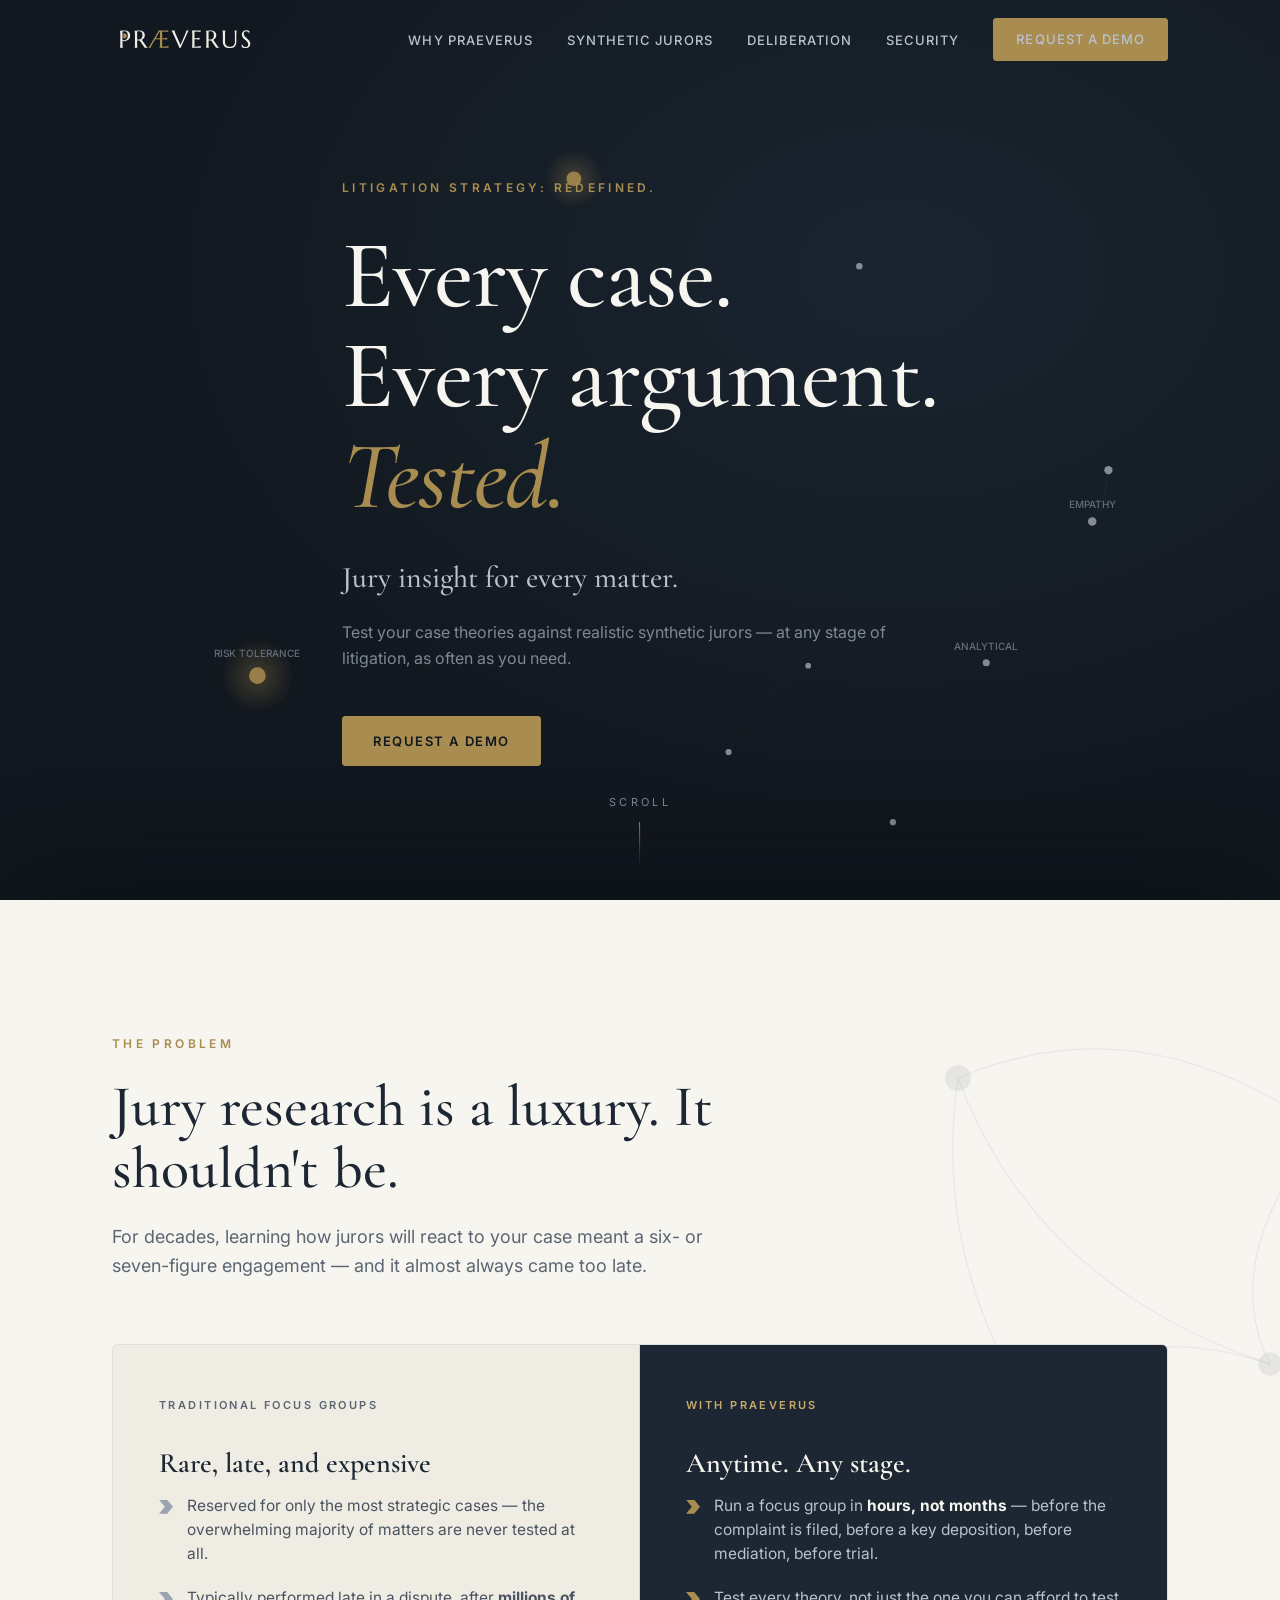
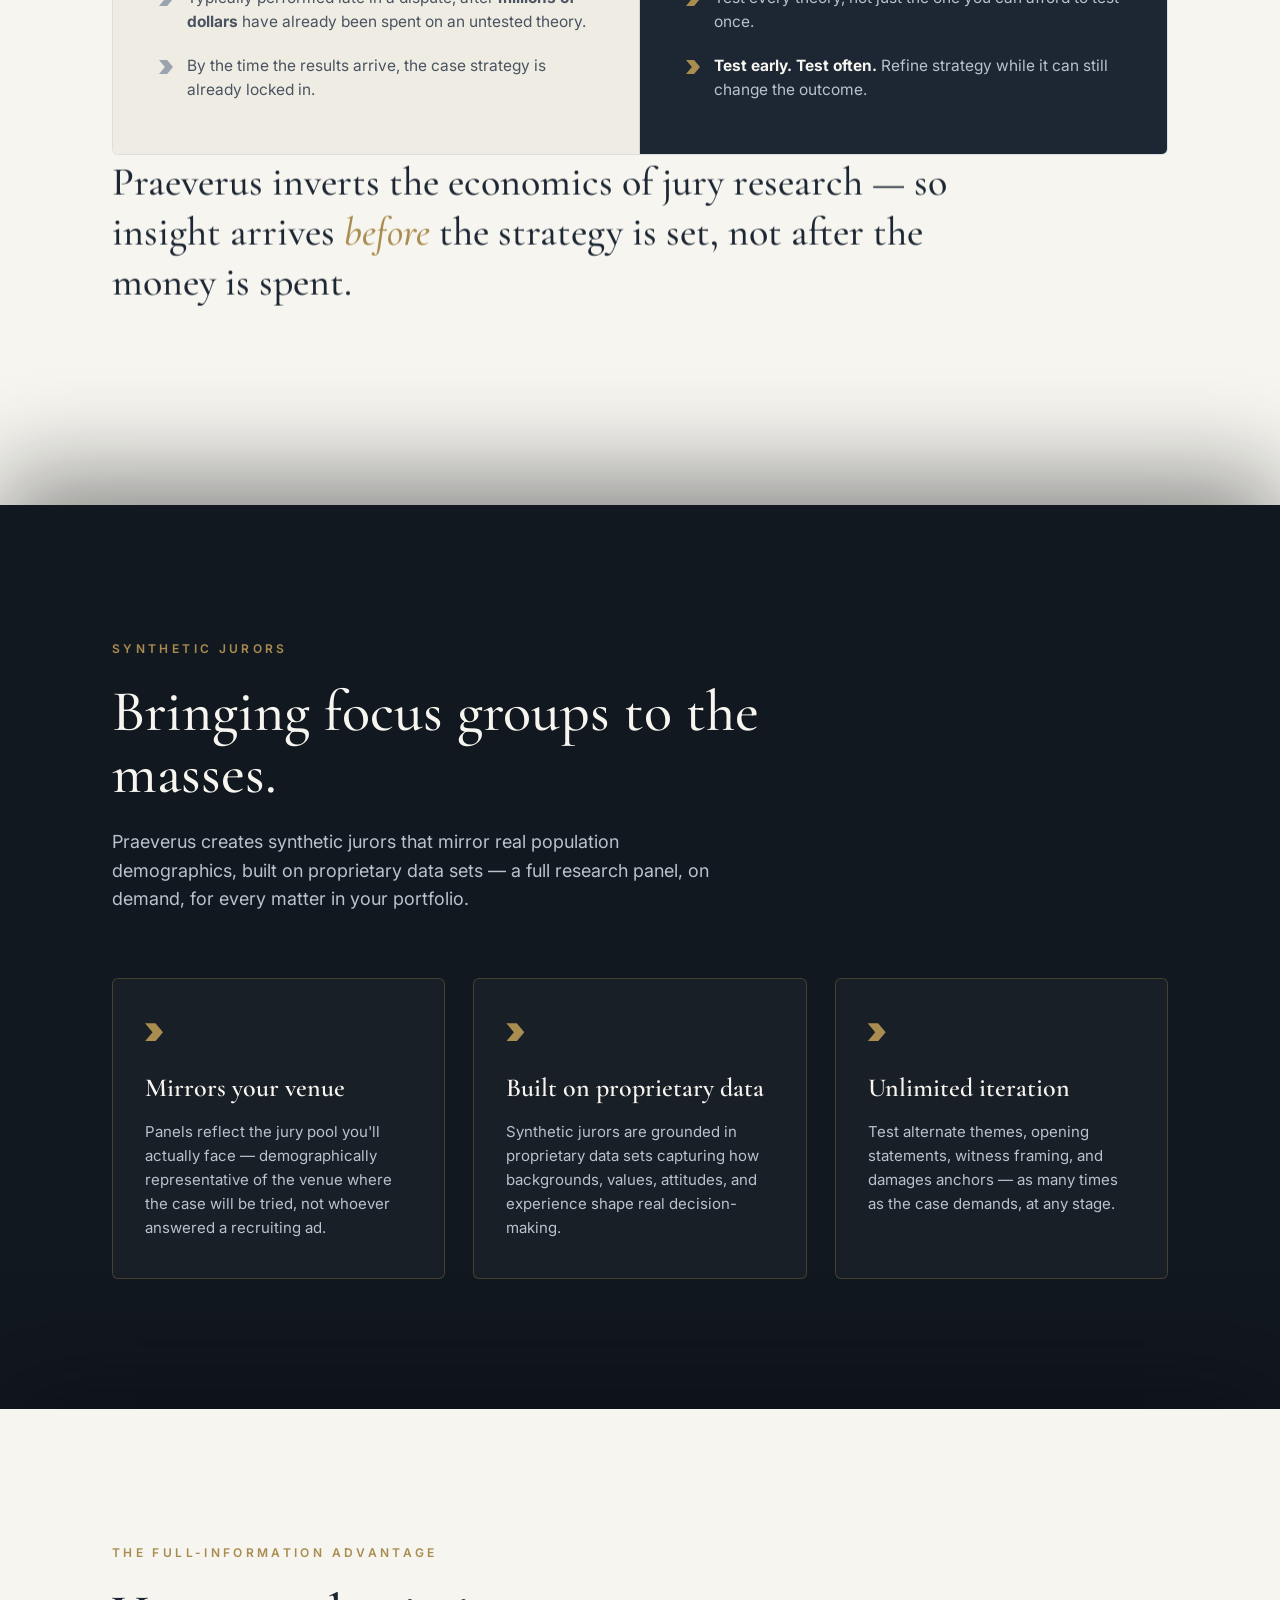
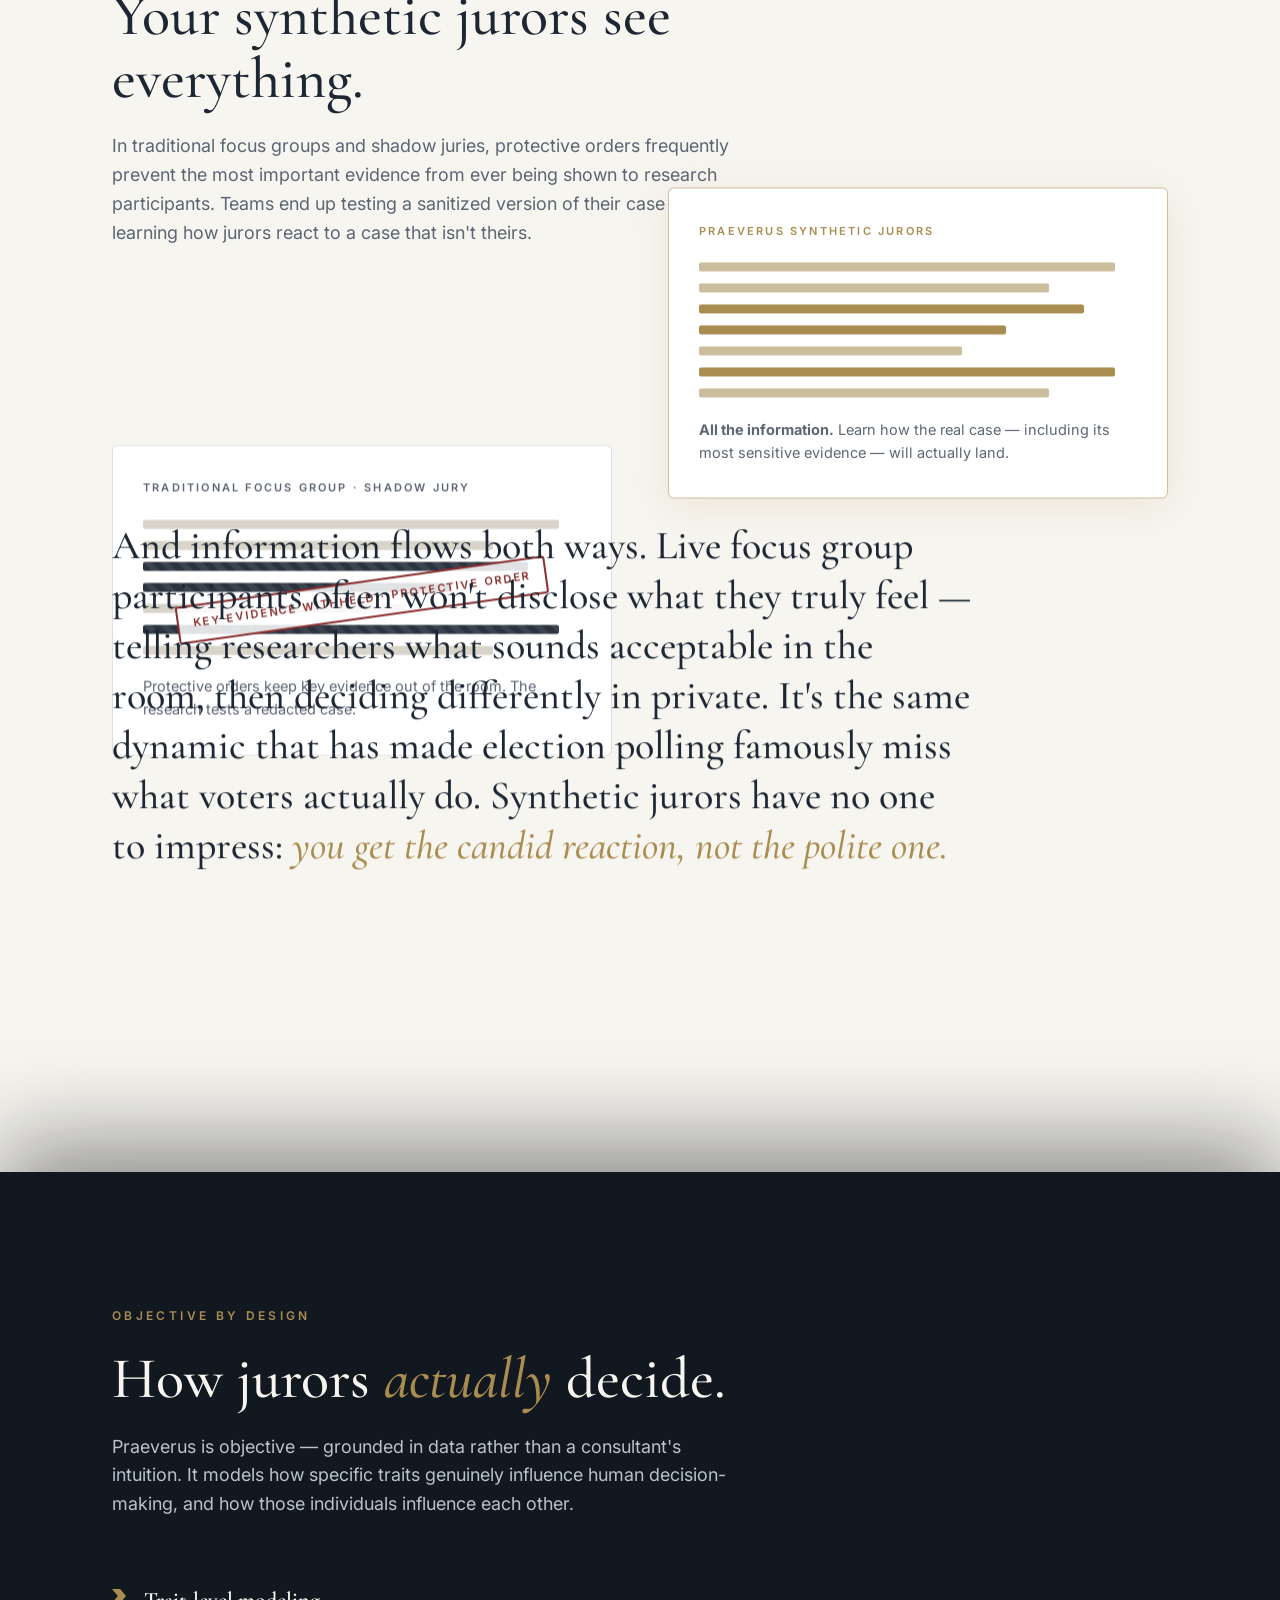
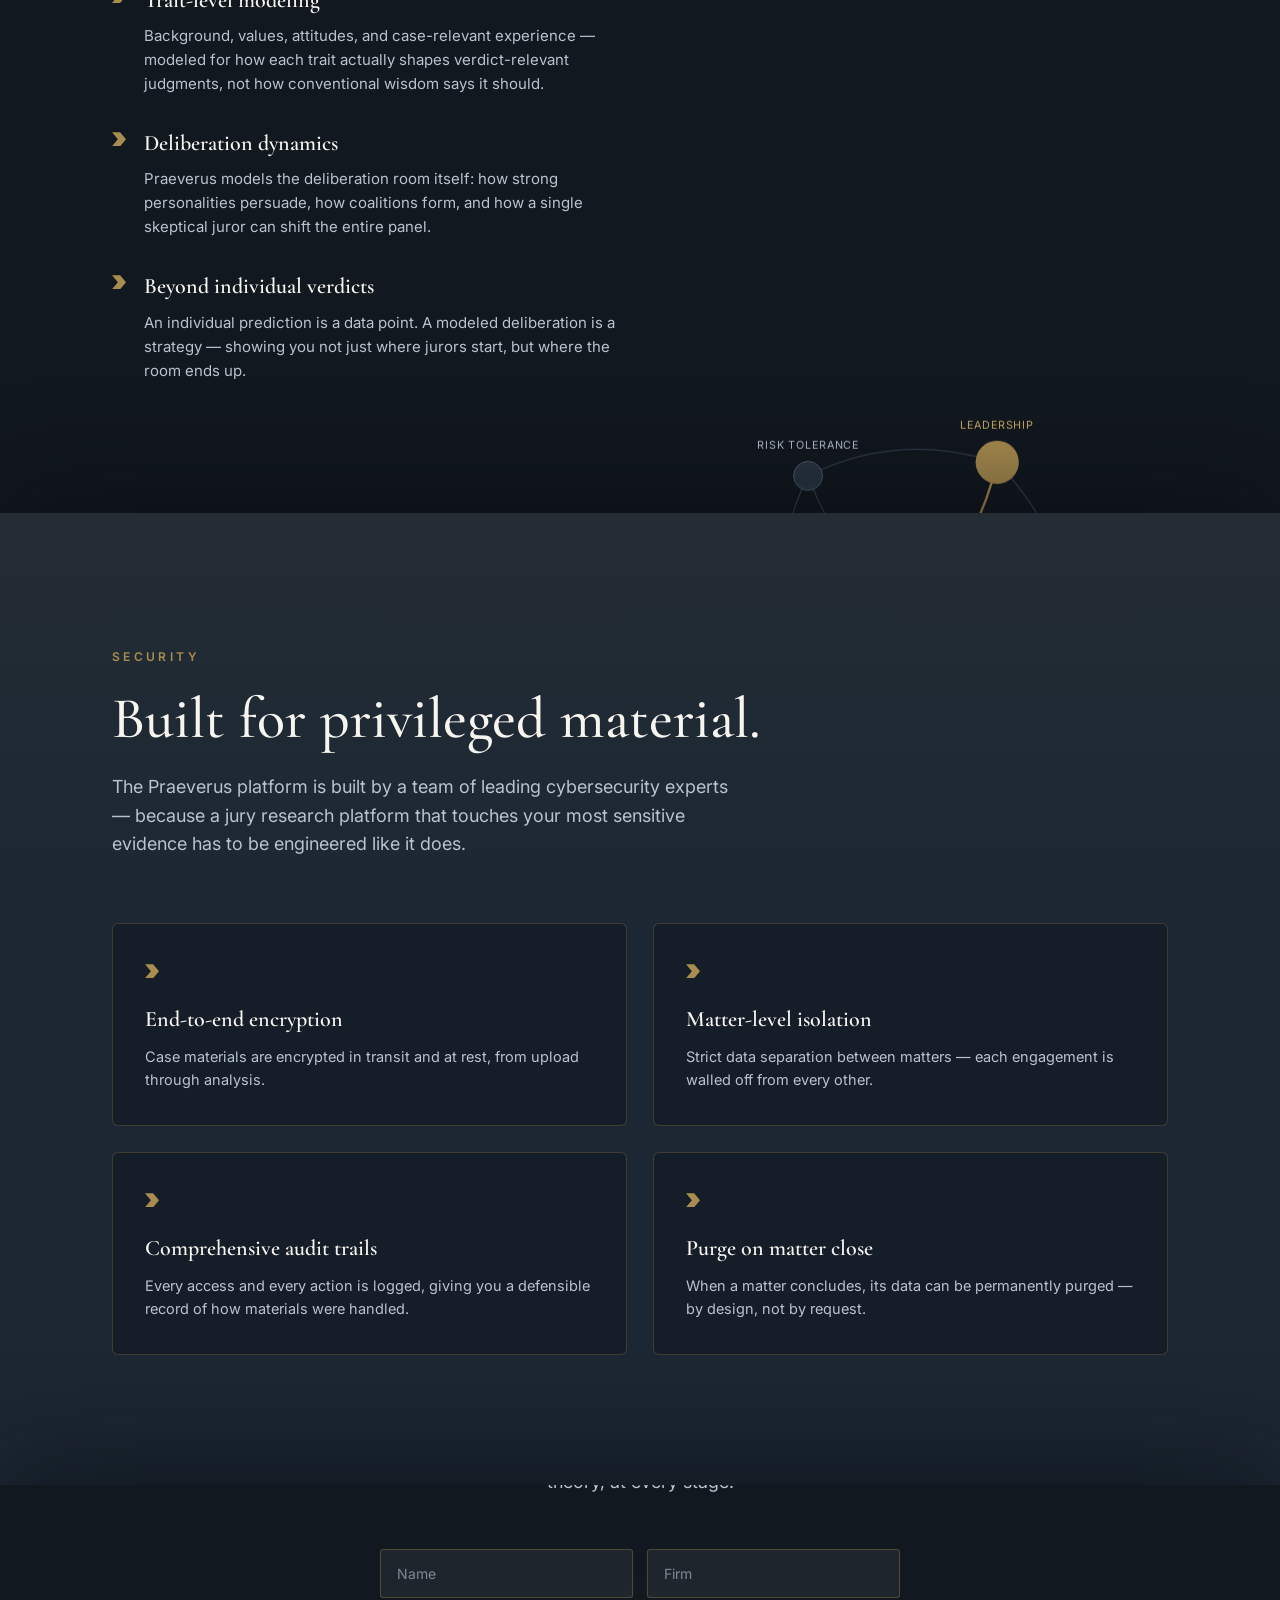
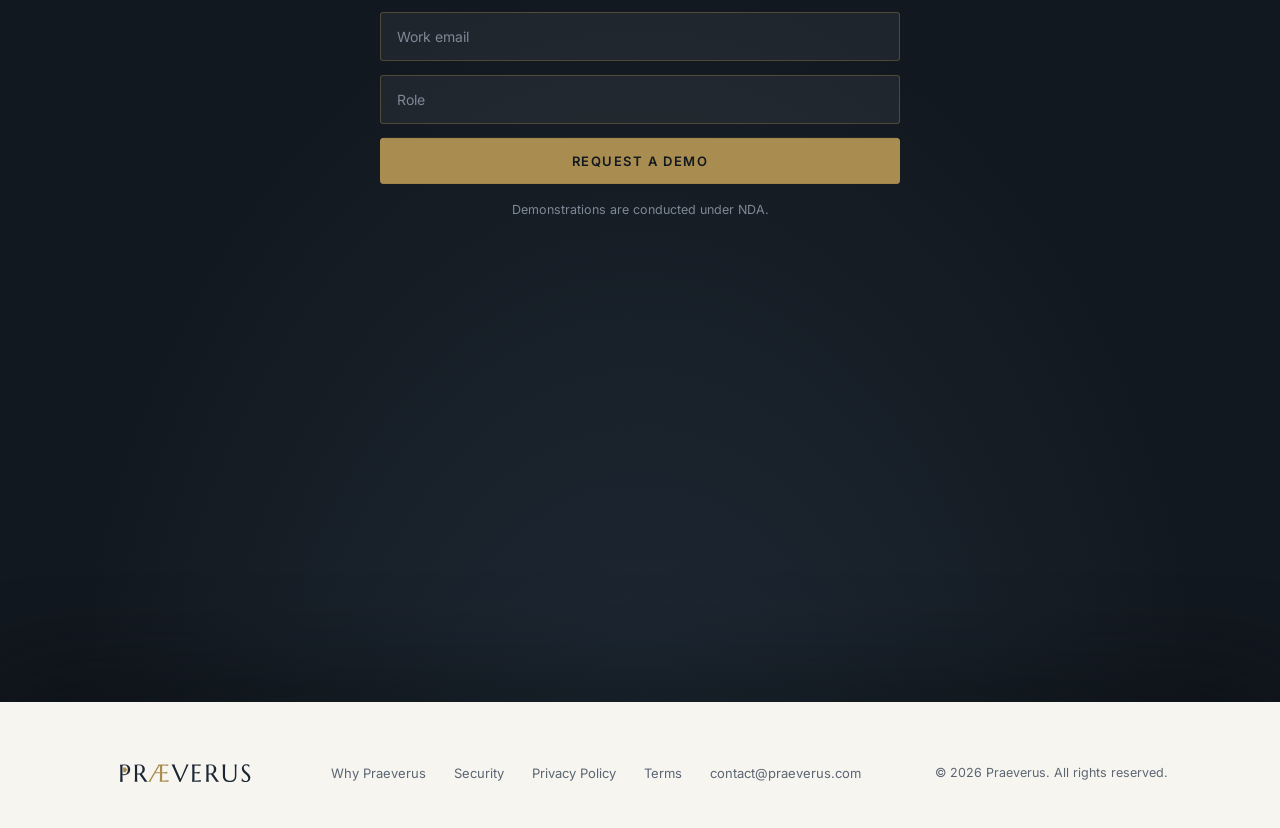
==== commit 9f39fd1d: "Fix hero overlapping nav on short viewports The .stacked sticky rule was overridden by .hero's posit" ====
--- a/index.html
+++ b/index.html
@@ -118,7 +118,7 @@
 
 /* ---------- hero ---------- */
 .hero{
-  position:relative;
+  position:sticky; /* not relative: it would override .stacked's sticky pinning, and the negative top set by layoutStack() on short viewports would shift the hero up under the nav */
   min-height:100vh;
   display:flex;align-items:center;
   overflow:hidden;
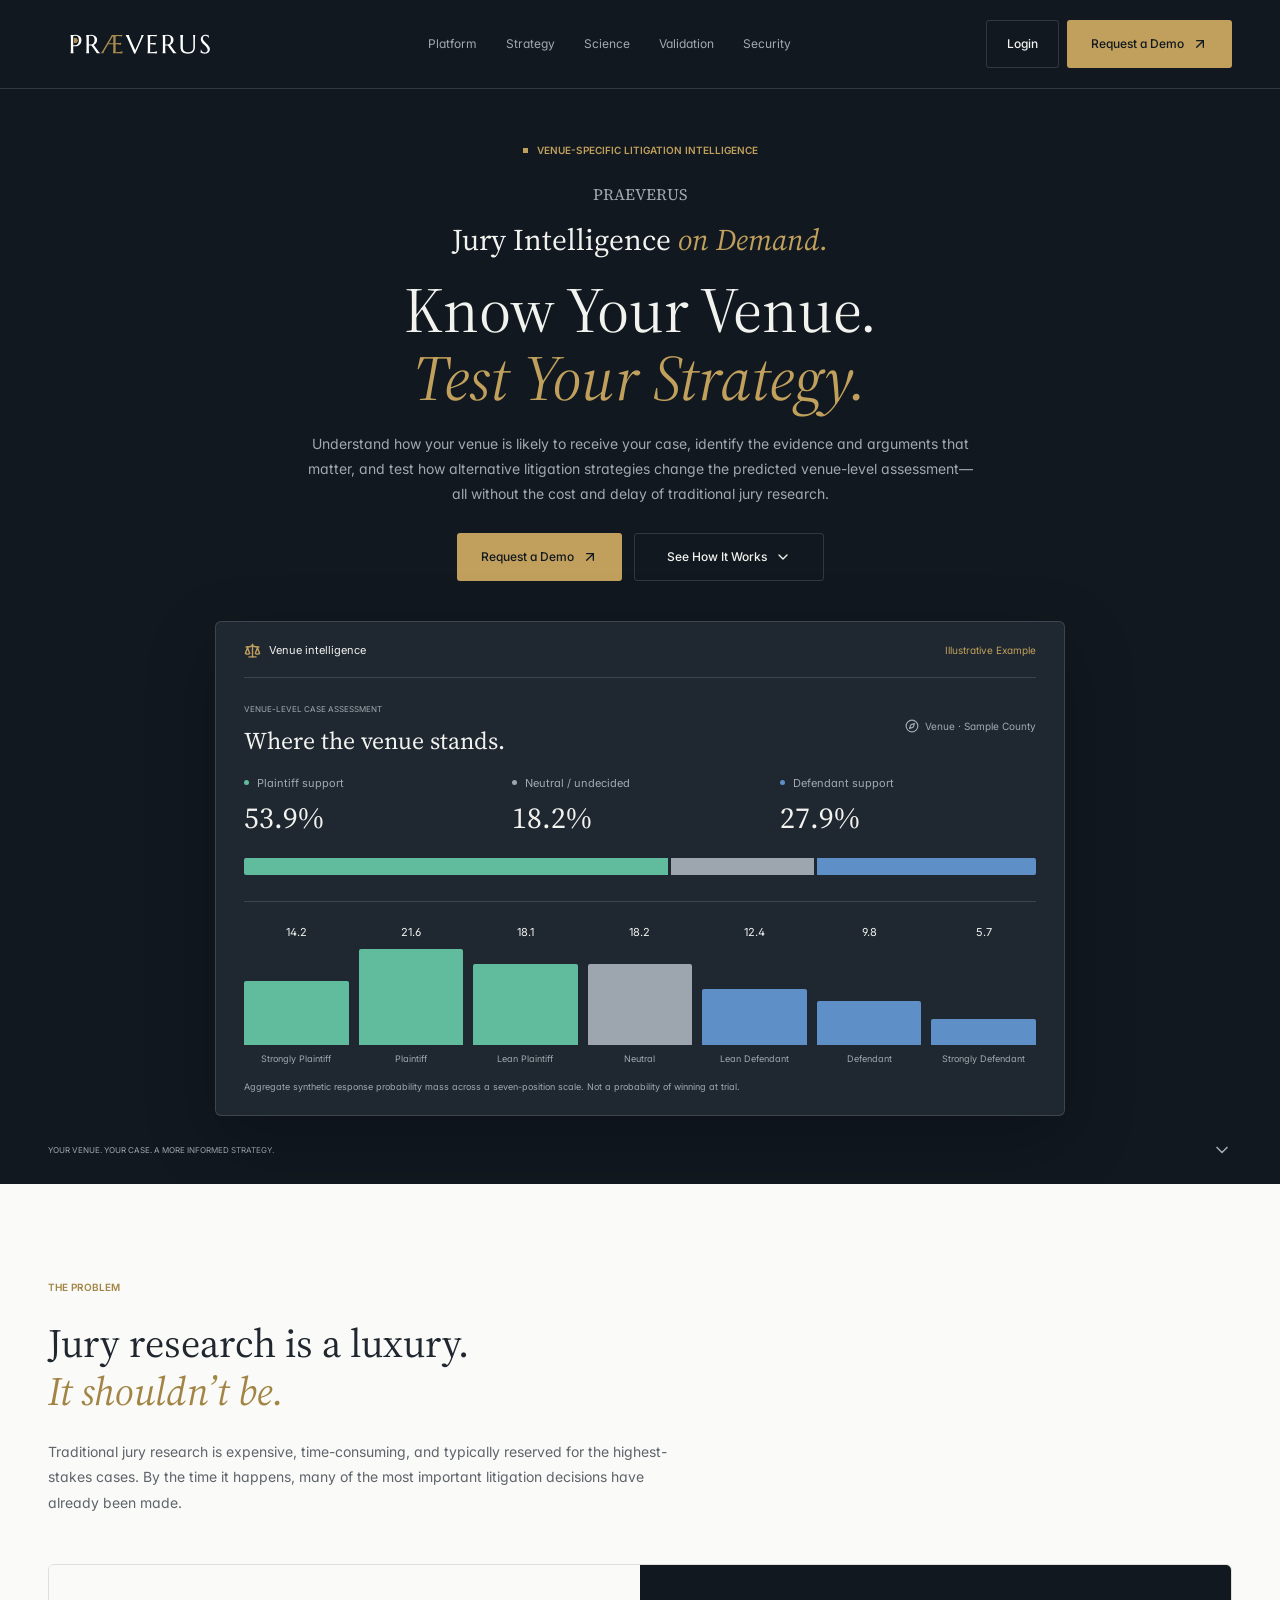
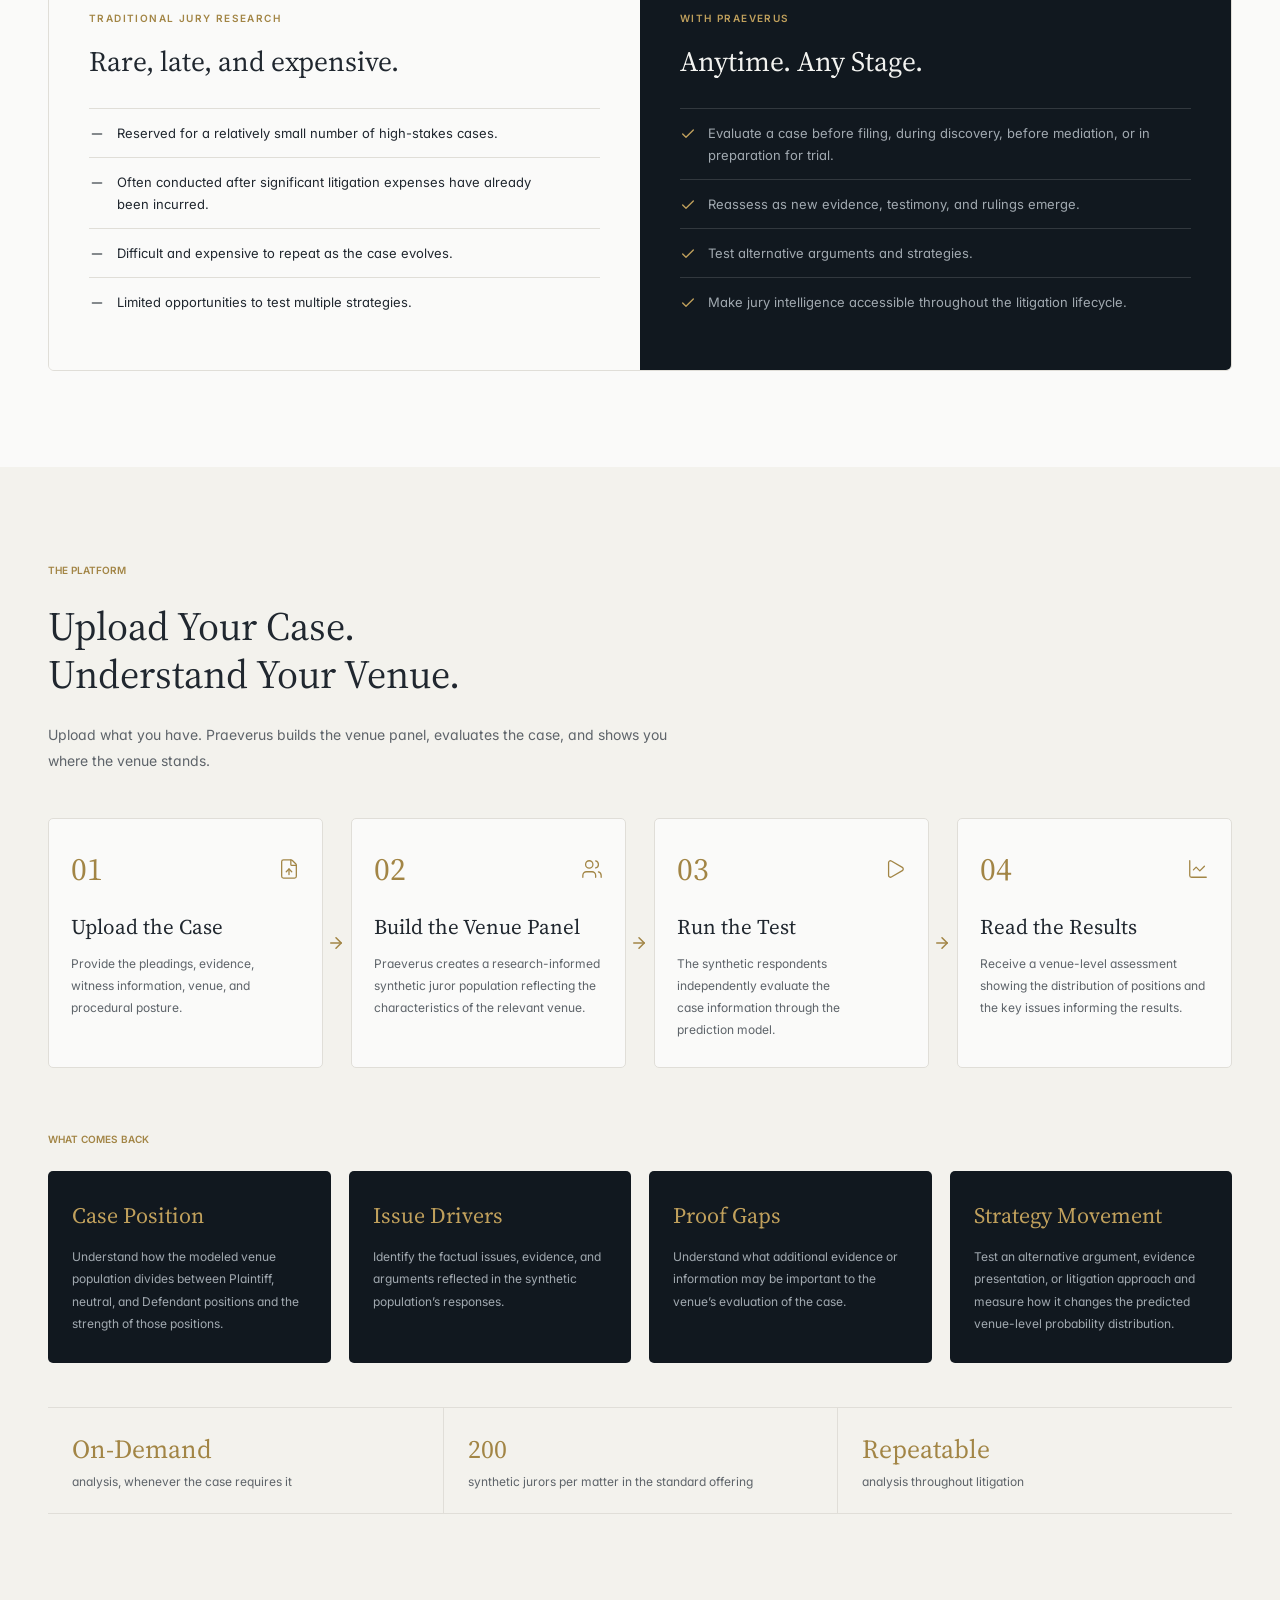
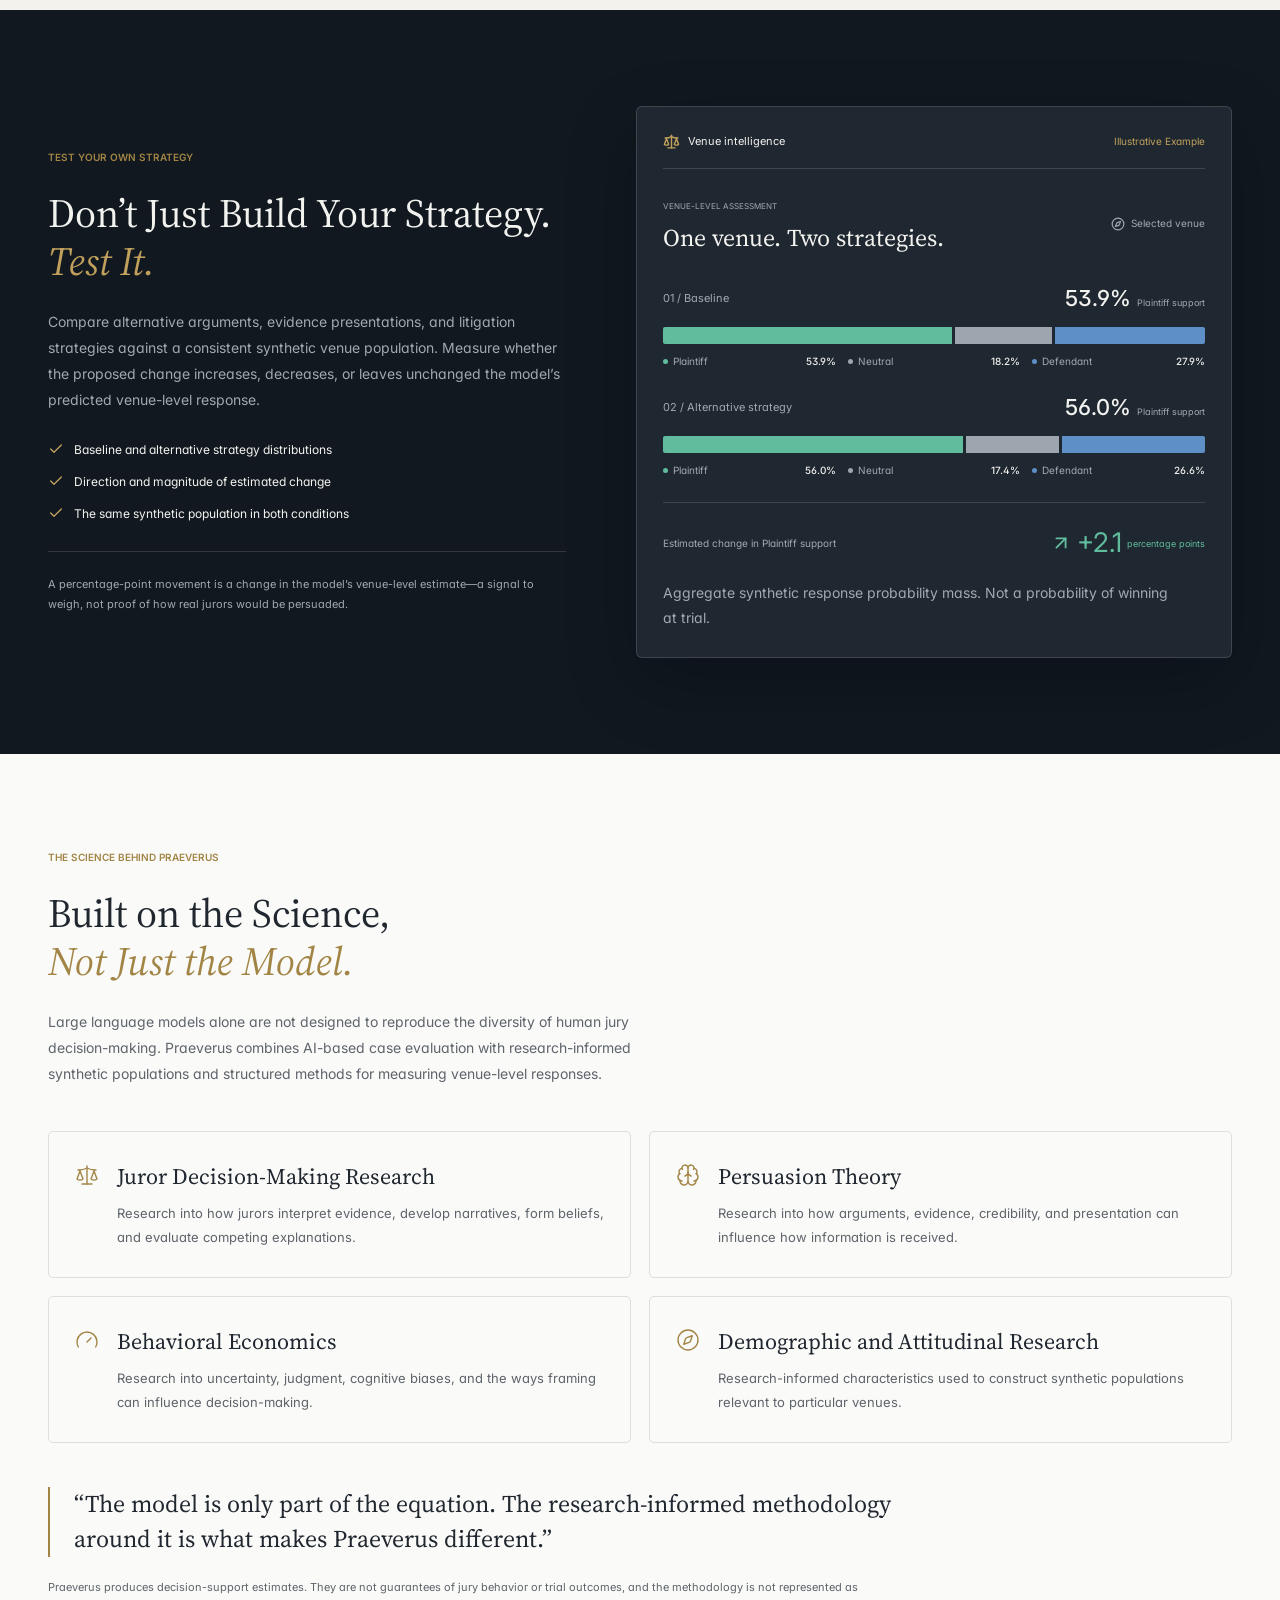
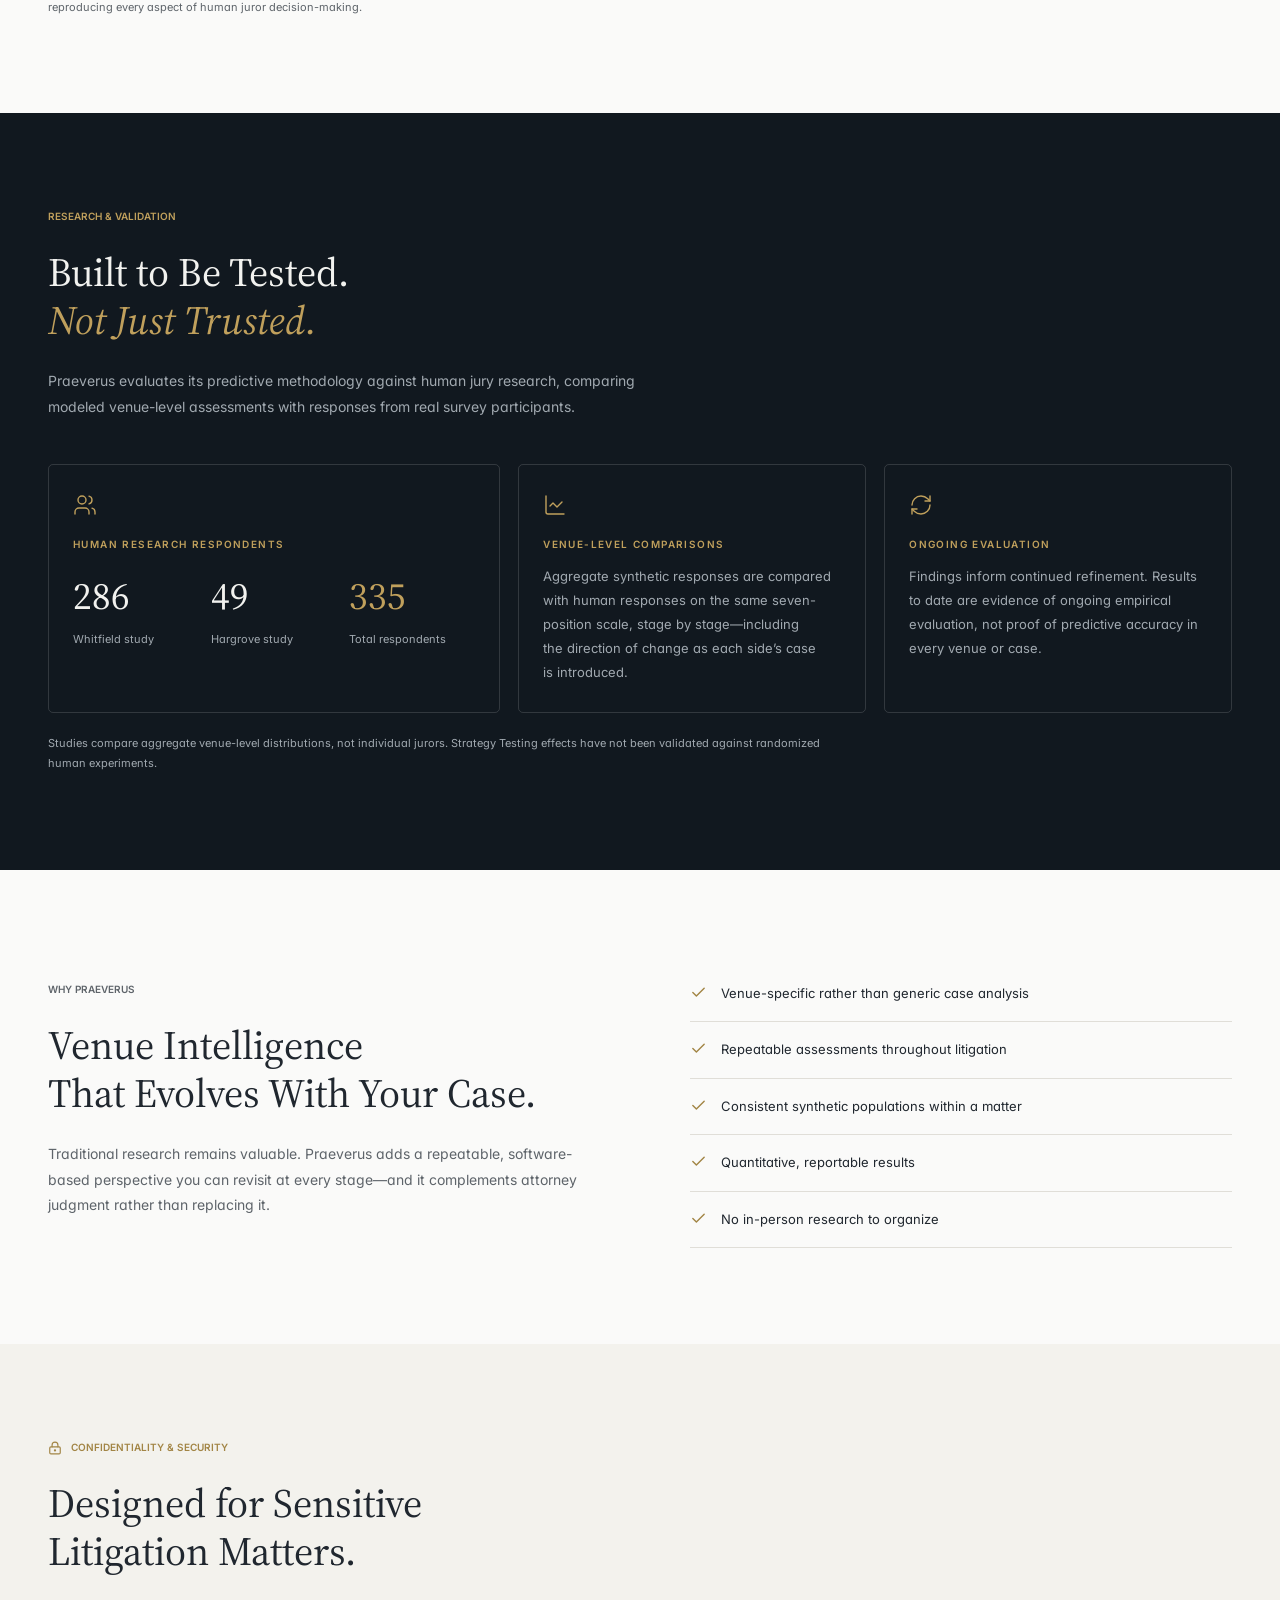
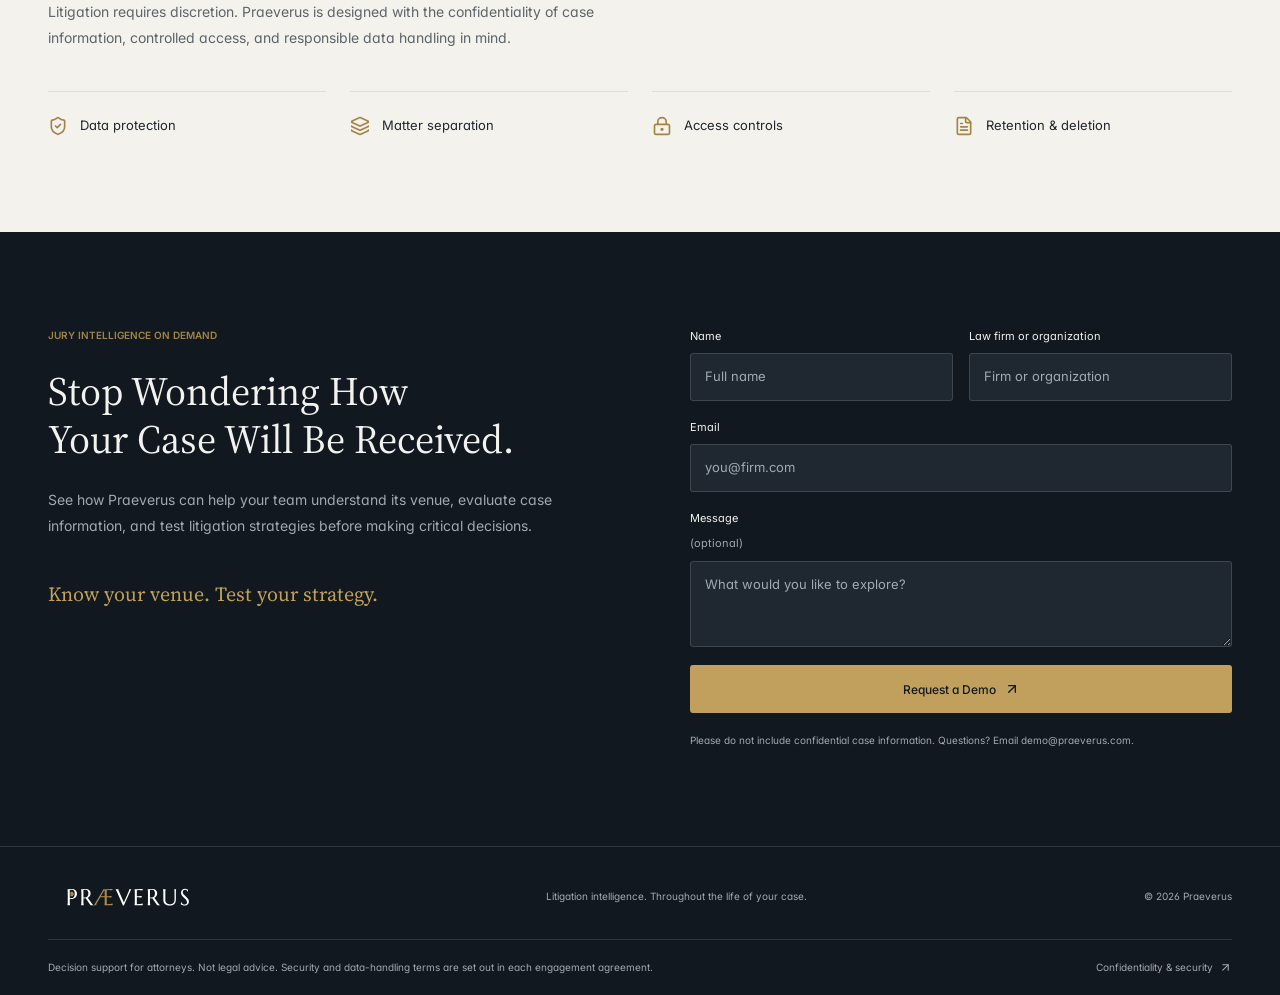
==== commit 36135702: "Replace site with static copy of praeverus.lovable.app Snapshot of the Lovable landing page's server" ====
--- a/index.html
+++ b/index.html
@@ -1,943 +1 @@
-<!DOCTYPE html>
-<html lang="en">
-<head>
-<meta charset="UTF-8">
-<meta name="viewport" content="width=device-width, initial-scale=1.0">
-<title>Praeverus — Every case. Every argument. Tested.</title>
-<meta name="description" content="Test your case theories against realistic synthetic jurors — at any stage of litigation, as often as you need.">
-<link rel="preconnect" href="https://fonts.googleapis.com">
-<link rel="preconnect" href="https://fonts.gstatic.com" crossorigin>
-<link href="https://fonts.googleapis.com/css2?family=Cormorant+Garamond:wght@400;500;600;700&family=Inter:wght@400;500;600&display=swap" rel="stylesheet">
-<style>
-:root{
-  --ink:#1C2733;
-  --ink-deep:#12181F;
-  --gold:#A98C4F;
-  --gold-bright:#C9AC6B;
-  --paper:#F7F5F0;
-  --paper-dim:#EFECe4;
-  --slate:#B9C2CE;
-  --slate-dim:#7E8896;
-  --muted:#5C6673;
-  --display:'Cormorant Garamond', Georgia, serif;
-  --body:'Inter', -apple-system, BlinkMacSystemFont, sans-serif;
-}
-*{margin:0;padding:0;box-sizing:border-box;}
-html{scroll-behavior:smooth;}
-body{
-  font-family:var(--body);
-  background:var(--ink-deep);
-  color:var(--paper);
-  line-height:1.6;
-  font-size:16px;
-  overflow-x:clip;
-}
-::selection{background:var(--gold);color:var(--ink-deep);}
-
-/* ---------- utilities ---------- */
-.wrap{max-width:1120px;margin:0 auto;padding:0 32px;}
-.eyebrow{
-  font-family:var(--body);
-  font-size:12px;
-  font-weight:600;
-  letter-spacing:.28em;
-  text-transform:uppercase;
-  color:var(--gold);
-}
-.display{
-  font-family:var(--display);
-  font-weight:500;
-  line-height:1.05;
-  letter-spacing:-0.01em;
-}
-.gold{color:var(--gold);}
-a{color:inherit;}
-img,svg{display:block;}
-button{font-family:var(--body);cursor:pointer;}
-
-/* chevron marker derived from the logo's P-core */
-.chev{
-  display:inline-block;width:14px;height:14px;flex:none;
-  clip-path:polygon(0 0,58% 0,100% 50%,58% 100%,0 100%,42% 50%);
-  background:var(--gold);
-  margin-top:6px;
-}
-
-/* parallax layers */
-[data-plx]{will-change:transform;}
-
-/* stacked section reveal: sections pin, the next slides up over them */
-.stacked{position:sticky;}
-.stacked + .stacked,
-footer{box-shadow:0 -28px 90px rgba(6,10,14,.45);}
-footer{position:relative;}
-
-/* focus visibility */
-a:focus-visible,button:focus-visible,input:focus-visible{
-  outline:2px solid var(--gold);outline-offset:3px;
-}
-
-/* ---------- nav ---------- */
-nav{
-  position:fixed;top:0;left:0;right:0;z-index:100;
-  padding:18px 0;
-  transition:background .35s ease, box-shadow .35s ease;
-}
-nav.scrolled{
-  background:rgba(18,24,31,.9);
-  backdrop-filter:blur(12px);
-  box-shadow:0 1px 0 rgba(169,140,79,.25);
-}
-.nav-inner{display:flex;align-items:center;justify-content:space-between;}
-.logo-chip{
-  display:flex;align-items:center;
-}
-.logo-chip svg{height:30px;width:auto;}
-.nav-links{display:flex;gap:34px;align-items:center;list-style:none;}
-.nav-links a{
-  text-decoration:none;font-size:13px;font-weight:500;
-  letter-spacing:.08em;text-transform:uppercase;color:var(--slate);
-  transition:color .2s;
-}
-.nav-links a:hover{color:var(--gold-bright);}
-.btn{
-  display:inline-block;
-  padding:14px 30px;
-  border-radius:3px;
-  font-size:13px;font-weight:600;
-  letter-spacing:.12em;text-transform:uppercase;
-  text-decoration:none;
-  border:1px solid var(--gold);
-  transition:all .25s ease;
-}
-.btn-solid{background:var(--gold);color:var(--ink-deep);}
-.btn-solid:hover{background:var(--gold-bright);border-color:var(--gold-bright);}
-.btn-ghost{background:transparent;color:var(--gold-bright);}
-.btn-ghost:hover{background:rgba(169,140,79,.12);}
-.nav-cta{padding:10px 22px;font-size:12px;}
-
-/* ---------- hero ---------- */
-.hero{
-  position:sticky; /* not relative: it would override .stacked's sticky pinning, and the negative top set by layoutStack() on short viewports would shift the hero up under the nav */
-  min-height:100vh;
-  display:flex;align-items:center;
-  overflow:hidden;
-  background:radial-gradient(ellipse at 70% 30%, #1A2530 0%, var(--ink-deep) 60%);
-}
-#network{
-  position:absolute;inset:-10% -5%;
-  width:110%;height:120%;
-  opacity:.9;
-}
-.hero-content{
-  position:relative;z-index:2;
-  padding:160px 0 120px;
-  max-width:760px;
-}
-.hero h1{
-  font-size:clamp(52px,8vw,96px);
-  margin:26px 0 30px;
-}
-.hero h1 .gold{font-style:italic;}
-.hero .sub{
-  font-family:var(--display);
-  font-size:clamp(22px,3vw,30px);
-  font-weight:500;
-  color:var(--slate);
-  line-height:1.35;
-  max-width:620px;
-}
-.hero .sub .gold{color:var(--gold-bright);}
-.hero .support{
-  margin-top:22px;font-size:16px;color:var(--slate-dim);max-width:560px;
-}
-.hero-ctas{display:flex;gap:18px;margin-top:44px;flex-wrap:wrap;}
-.scroll-hint{
-  position:absolute;bottom:34px;left:50%;transform:translateX(-50%);
-  z-index:2;color:var(--slate-dim);font-size:11px;letter-spacing:.3em;
-  text-transform:uppercase;text-decoration:none;
-  display:flex;flex-direction:column;align-items:center;gap:10px;
-  transition:opacity .4s ease;
-}
-.scroll-hint.hidden{opacity:0;pointer-events:none;}
-@media (max-height:560px){
-  .scroll-hint{display:none;}
-}
-.scroll-hint::after{
-  content:'';width:1px;height:44px;
-  background:linear-gradient(var(--gold),transparent);
-}
-
-/* ---------- section scaffolding ---------- */
-section{position:relative;overflow:hidden;}
-.sec-pad{padding:130px 0;}
-.sec-light{background:var(--paper);color:var(--ink);}
-.sec-light .eyebrow{color:var(--gold);}
-.sec-head{max-width:720px;margin-bottom:64px;}
-.sec-head h2{
-  font-family:var(--display);
-  font-size:clamp(36px,5vw,58px);
-  font-weight:500;line-height:1.08;
-  margin-top:20px;
-}
-.sec-head p.lede{margin-top:22px;font-size:18px;color:var(--muted);max-width:620px;}
-section.dark .sec-head p.lede{color:var(--slate);}
-
-/* faint background network motif for parallax depth */
-.motif{
-  position:absolute;pointer-events:none;z-index:0;
-  opacity:.5;
-}
-.sec-inner{position:relative;z-index:1;}
-
-/* ---------- problem: two-column contrast ---------- */
-.contrast{
-  display:grid;grid-template-columns:1fr 1fr;gap:0;
-  border:1px solid rgba(28,39,51,.15);
-  border-radius:6px;overflow:hidden;
-  background:#fff;
-}
-.contrast .col{padding:52px 46px;}
-.contrast .col.trad{
-  background:var(--paper-dim);
-  border-right:1px solid rgba(28,39,51,.12);
-}
-.contrast .col.prv{background:var(--ink);color:var(--paper);}
-.contrast h3{
-  font-family:var(--display);font-size:28px;font-weight:600;margin-bottom:8px;
-}
-.contrast .tag{
-  font-size:11px;font-weight:600;letter-spacing:.22em;text-transform:uppercase;
-  color:var(--muted);margin-bottom:26px;display:block;
-}
-.contrast .prv .tag{color:var(--gold-bright);}
-.contrast ul{list-style:none;display:flex;flex-direction:column;gap:20px;}
-.contrast li{display:flex;gap:14px;font-size:15.5px;line-height:1.55;}
-.contrast .trad li{color:#4A5460;}
-.contrast .trad .chev{background:#9AA3AE;}
-.contrast .prv li{color:var(--slate);}
-.contrast .prv li strong{color:var(--paper);}
-.big-claim{
-  margin-top:70px;
-  font-family:var(--display);
-  font-size:clamp(26px,3.4vw,40px);
-  font-weight:500;line-height:1.25;
-  max-width:860px;
-}
-
-/* ---------- masses section stats ---------- */
-.pillars{display:grid;grid-template-columns:repeat(3,1fr);gap:28px;margin-top:10px;}
-.pillar{
-  border:1px solid rgba(169,140,79,.3);
-  border-radius:6px;
-  padding:38px 32px;
-  background:rgba(247,245,240,.03);
-}
-.pillar h3{
-  font-family:var(--display);font-size:26px;font-weight:600;
-  margin:18px 0 12px;color:var(--paper);
-}
-.pillar p{font-size:15px;color:var(--slate);}
-.pillar .chev{width:18px;height:18px;}
-
-/* ---------- full information ---------- */
-.docs{
-  display:grid;grid-template-columns:1fr 1fr;gap:56px;align-items:start;margin-top:8px;
-}
-.doc-card{
-  background:#fff;border:1px solid rgba(28,39,51,.15);border-radius:6px;
-  padding:34px 30px;position:relative;
-}
-.doc-card .doc-label{
-  font-size:11px;font-weight:600;letter-spacing:.2em;text-transform:uppercase;
-  margin-bottom:22px;color:var(--muted);
-}
-.doc-line{height:9px;border-radius:2px;background:#D8D4CA;margin-bottom:12px;}
-.doc-line.w80{width:80%;}.doc-line.w95{width:95%;}.doc-line.w60{width:60%;}.doc-line.w70{width:70%;}.doc-line.w88{width:88%;}
-.doc-line.red{
-  background:repeating-linear-gradient(45deg,#2A333E,#2A333E 6px,#3A434E 6px,#3A434E 12px);
-  position:relative;
-}
-.doc-card.locked::after{
-  content:'KEY EVIDENCE WITHHELD · PROTECTIVE ORDER';
-  position:absolute;top:50%;left:50%;transform:translate(-50%,-50%) rotate(-8deg);
-  font-size:11px;font-weight:600;letter-spacing:.18em;
-  color:#8A2F2F;border:2px solid #8A2F2F;border-radius:3px;
-  padding:8px 14px;background:rgba(255,255,255,.85);white-space:nowrap;
-}
-.doc-card.full .doc-line{background:#CBBE9C;}
-.doc-card.full .doc-line.gold{background:var(--gold);}
-.doc-caption{margin-top:20px;font-size:14.5px;color:var(--muted);line-height:1.6;}
-.doc-card.full{border-color:rgba(169,140,79,.55);box-shadow:0 8px 40px rgba(169,140,79,.14);}
-
-/* ---------- objective / deliberation ---------- */
-.objective-grid{
-  display:grid;grid-template-columns:1.05fr .95fr;gap:70px;align-items:center;
-}
-.objective-grid .points{display:flex;flex-direction:column;gap:30px;}
-.point{display:flex;gap:18px;}
-.point h4{
-  font-family:var(--display);font-size:22px;font-weight:600;color:var(--paper);margin-bottom:6px;
-}
-.point p{font-size:15px;color:var(--slate);}
-#miniNetwork{width:100%;height:auto;}
-
-/* ---------- security ---------- */
-.sec-security{background:var(--ink);}
-.sec-security::before{
-  content:'';position:absolute;inset:0;
-  background:linear-gradient(180deg, rgba(169,140,79,.06), transparent 40%);
-}
-.sec-grid{display:grid;grid-template-columns:repeat(2,1fr);gap:26px;margin-top:8px;}
-.sec-card{
-  border:1px solid rgba(169,140,79,.28);border-radius:6px;
-  padding:34px 32px;background:rgba(18,24,31,.55);
-}
-.sec-card h4{
-  font-family:var(--display);font-size:22px;font-weight:600;margin:16px 0 8px;
-}
-.sec-card p{font-size:14.5px;color:var(--slate);}
-
-/* ---------- final CTA ---------- */
-.final{
-  background:radial-gradient(ellipse at 50% 120%, #202B37 0%, var(--ink-deep) 65%);
-  text-align:center;
-}
-.cta-logo{height:36px;width:auto;margin:0 auto;}
-.final h2{
-  font-family:var(--display);
-  font-size:clamp(44px,7vw,84px);font-weight:500;line-height:1.05;
-}
-.final .recap{
-  margin:26px auto 0;max-width:560px;font-size:18px;color:var(--slate);
-}
-.demo-form{
-  margin:52px auto 0;max-width:520px;
-  display:grid;grid-template-columns:1fr 1fr;gap:14px;text-align:left;
-}
-.demo-form input{
-  background:rgba(247,245,240,.06);
-  border:1px solid rgba(169,140,79,.35);
-  border-radius:3px;color:var(--paper);
-  padding:15px 16px;font-family:var(--body);font-size:14px;
-}
-.demo-form input::placeholder{color:var(--slate-dim);}
-.demo-form input:focus{border-color:var(--gold);outline:none;}
-.demo-form .full-row{grid-column:1 / -1;}
-.demo-form button{grid-column:1 / -1;}
-.form-note{margin-top:16px;font-size:12.5px;color:var(--slate-dim);}
-.form-success{
-  display:none;margin:52px auto 0;max-width:520px;
-  border:1px solid var(--gold);border-radius:6px;padding:34px;
-  font-family:var(--display);font-size:22px;color:var(--gold-bright);
-}
-
-/* ---------- footer ---------- */
-footer{
-  background:var(--paper);color:var(--ink);
-  padding:56px 0 40px;
-}
-.foot-inner{display:flex;align-items:center;justify-content:space-between;flex-wrap:wrap;gap:28px;}
-.foot-inner svg{height:30px;width:auto;}
-.foot-links{display:flex;gap:28px;list-style:none;font-size:13px;}
-.foot-links a{text-decoration:none;color:var(--muted);}
-.foot-links a:hover{color:var(--gold);}
-.foot-copy{font-size:12.5px;color:var(--muted);}
-
-/* ---------- responsive ---------- */
-@media (max-width:900px){
-  .contrast,.docs,.objective-grid,.sec-grid{grid-template-columns:1fr;}
-  .contrast .col.trad{border-right:none;border-bottom:1px solid rgba(28,39,51,.12);}
-  .pillars{grid-template-columns:1fr;}
-  .nav-links li:not(.cta-li){display:none;}
-  .sec-pad{padding:90px 0;}
-  .objective-grid{gap:44px;}
-  .demo-form{grid-template-columns:1fr;}
-}
-@media (prefers-reduced-motion:reduce){
-  html{scroll-behavior:auto;}
-  [data-plx]{transform:none !important;}
-}
-</style>
-</head>
-<body>
-
-<!-- ============ NAV ============ -->
-<nav id="nav">
-  <div class="wrap nav-inner">
-    <a href="#top" class="logo-chip" aria-label="Praeverus home">
-      <!-- Praeverus wordmark (integrated logo, inlined) -->
-      <svg role="img" aria-label="Praeverus" xmlns="http://www.w3.org/2000/svg" viewBox="0 0 467 96"><rect fill="#1C2733"/><g transform="translate(20,76)"><path d="M13.559507523939809 -24.32284541723666Q17.31326949384405 -23.633378932968537 20.43502051983584 -24.188782489740085Q23.556771545827633 -24.74418604651163 25.797537619699042 -26.56361149110807Q28.03830369357045 -28.383036935704514 29.283173734610124 -31.48563611491108Q30.528043775649795 -34.588235294117645 30.528043775649795 -39.06976744186046Q30.528043775649795 -42.17236662106703 29.87688098495212 -44.719562243502054Q29.225718194254444 -47.26675786593707 27.942544459644324 -49.047879616963066Q26.6593707250342 -50.82900136798906 24.705882352941178 -51.80574555403557Q22.752393980848154 -52.78248974008208 20.147742818057456 -52.78248974008208Q18.500683994528043 -52.78248974008208 17.2749658002736 -52.6484268125855Q16.04924760601915 -52.51436388508892 15.20656634746922 -52.36114911080711Q14.210670314637483 -52.16963064295486 13.559507523939809 -51.93980848153215ZM5.477428180574555 -54.92749658002736Q6.243502051983584 -54.850889192886456 7.0861833105335155 -54.77428180574555Q7.813953488372093 -54.69767441860465 8.714090287277703 -54.67852257181943Q9.61422708618331 -54.6593707250342 10.571819425444597 -54.6593707250342Q12.065663474692203 -54.6593707250342 14.612859097127224 -55.02325581395349Q17.160054719562243 -55.38714090287278 21.10533515731874 -55.38714090287278Q24.782489740082077 -55.38714090287278 27.90424076607387 -54.31463748290014Q31.025991792065664 -53.2421340629275 33.32421340629275 -51.17373461012312Q35.62243502051984 -49.10533515731874 36.90560875512996 -46.13679890560876Q38.188782489740085 -43.168262653898765 38.188782489740085 -39.37619699042408Q38.188782489740085 -34.28180574555404 36.15868673050616 -30.566347469220247Q34.12859097127223 -26.850889192886456 30.719562243502054 -24.55266757865937Q27.310533515731873 -22.254445964432286 22.867305061559506 -21.43091655266758Q18.42407660738714 -20.607387140902873 13.559507523939809 -21.335157318741448V-14.976744186046512Q13.559507523939809 -11.720930232558139 13.655266757865938 -9.288645690834473Q13.751025991792066 -6.856361149110807 13.885088919288645 -5.094391244870041Q14.019151846785226 -3.332421340629275 14.229822161422709 -2.1450068399452804Q14.440492476060191 -0.957592339261286 14.6703146374829 -0.15321477428180574V0.0H5.477428180574555V-0.15321477428180574Q5.7072503419972636 -0.957592339261286 5.917920656634747 -2.1450068399452804Q6.12859097127223 -3.332421340629275 6.281805745554036 -5.094391244870041Q6.435020519835842 -6.856361149110807 6.511627906976744 -9.288645690834473Q6.588235294117647 -11.720930232558139 6.588235294117647 -14.976744186046512V-39.912448700410394Q6.588235294117647 -43.168262653898765 6.511627906976744 -45.60054719562243Q6.435020519835842 -48.0328317373461 6.281805745554036 -49.81395348837209Q6.12859097127223 -51.595075239398085 5.917920656634747 -52.78248974008208Q5.7072503419972636 -53.96990424076607 5.477428180574555 -54.77428180574555Z" fill="#EFEDE6"/><path d="M15.78,-45.66 L23.44,-45.66 L28.42,-38.21 L23.44,-30.76 L15.78,-30.76 Z" fill="#A98C4F"/><path d="M60.40798905608755 -14.976744186046512Q60.40798905608755 -11.720930232558139 60.503748290013675 -9.288645690834473Q60.599507523939806 -6.856361149110807 60.73357045143639 -5.094391244870041Q60.86763337893297 -3.332421340629275 61.078303693570454 -2.1450068399452804Q61.28897400820794 -0.957592339261286 61.51879616963065 -0.15321477428180574V0.0H52.3259097127223V-0.15321477428180574Q52.55573187414501 -0.957592339261286 52.76640218878249 -2.1450068399452804Q52.977072503419976 -3.332421340629275 53.111135430916555 -5.094391244870041Q53.245198358413134 -6.856361149110807 53.340957592339265 -9.269493844049247Q53.43671682626539 -11.682626538987687 53.43671682626539 -14.976744186046512V-39.912448700410394Q53.43671682626539 -43.168262653898765 53.340957592339265 -45.60054719562243Q53.245198358413134 -48.0328317373461 53.111135430916555 -49.794801641586865Q52.977072503419976 -51.55677154582763 52.76640218878249 -52.76333789329685Q52.55573187414501 -53.96990424076607 52.3259097127223 -54.77428180574555V-54.92749658002736L53.93466484268126 -54.77428180574555Q54.66243502051984 -54.69767441860465 55.56257181942544 -54.67852257181943Q56.46270861833106 -54.6593707250342 57.42030095759234 -54.6593707250342Q58.914145006839945 -54.6593707250342 61.461340629274964 -55.02325581395349Q64.00853625170998 -55.38714090287278 67.95381668946649 -55.38714090287278Q71.63097127222983 -55.38714090287278 74.75272229822161 -54.39124487004104Q77.87447332421341 -53.395348837209305 80.17269493844049 -51.48016415868673Q82.47091655266757 -49.564979480164155 83.7540902872777 -46.787961696306425Q85.03726402188784 -44.0109439124487 85.03726402188784 -40.487004103967166Q85.03726402188784 -37.729138166894664 84.32864569083448 -35.3734610123119Q83.62002735978112 -33.017783857729135 82.336853625171 -31.102599179206564Q81.05367989056089 -29.187414500683992 79.25340629274967 -27.712722298221614Q77.45313269493845 -26.238030095759232 75.23151846785225 -25.242134062927498L88.6761149110807 -6.358413132694938Q89.67201094391245 -4.9411764705882355 90.5338440492476 -3.9069767441860463Q91.39567715458276 -2.8727770177838576 92.18090287277701 -2.1258549931600546Q92.96612859097127 -1.3789329685362517 93.69389876880985 -0.9001367989056087Q94.42166894664842 -0.4213406292749658 95.18774281805746 -0.15321477428180574V0.0H84.117975376197Q84.00306429548564 -0.7277701778385772 83.3710533515732 -1.9343365253077975Q82.73904240766075 -3.140902872777018 81.89636114911082 -4.3283173734610125L68.336853625171 -23.441860465116278Q67.45586867305062 -23.365253077975375 66.57488372093023 -23.3077975376197Q65.69389876880985 -23.250341997264023 64.77461012311902 -23.250341997264023Q63.70210670314638 -23.250341997264023 62.610451436388516 -23.326949384404926Q61.51879616963065 -23.403556771545826 60.40798905608755 -23.595075239398085ZM60.40798905608755 -26.582763337893297Q61.44218878248974 -26.352941176470587 62.51469220246238 -26.25718194254446Q63.58719562243502 -26.161422708618332 64.58309165526676 -26.161422708618332Q67.45586867305062 -26.161422708618332 69.8306976744186 -27.02325581395349Q72.20552667578659 -27.885088919288645 73.87173734610123 -29.647058823529413Q75.53794801641587 -31.409028727770178 76.45723666210671 -34.0328317373461Q77.37652530779754 -36.65663474692202 77.37652530779754 -40.18057455540356Q77.37652530779754 -43.05335157318741 76.72536251709985 -45.38987688098495Q76.07419972640218 -47.72640218878249 74.79102599179207 -49.35430916552667Q73.50785225718195 -50.982216142270865 71.55436388508892 -51.88235294117647Q69.6008755129959 -52.78248974008208 66.9962243502052 -52.78248974008208Q64.35326949384405 -52.78248974008208 62.78281805745554 -52.51436388508892Q61.212366621067034 -52.24623803009576 60.40798905608755 -51.93980848153215Z" fill="#EFEDE6"/><path d="M129.5109165526676 -27.387140902872776Q126.40831737346102 -27.387140902872776 123.43978112175103 -27.387140902872776Q120.47124487004105 -27.387140902872776 118.21132694938441 -27.310533515731873L106.91173734610123 -7.775649794801642Q106.52870041039672 -7.0861833105335155 106.10735978112176 -6.300957592339261Q105.68601915184679 -5.515731874145007 105.3221340629275 -4.711354309165527Q104.95824897400821 -3.9069767441860463 104.7284268125855 -3.064295485636115Q104.4986046511628 -2.2216142270861834 104.4986046511628 -1.4172366621067032Q104.4986046511628 -0.9192886456908345 104.5752120383037 -0.5937072503419972Q104.6518194254446 -0.26812585499316005 104.72842681258551 -0.15321477428180574V0.0H95.15250341997265V-0.15321477428180574Q96.3782216142271 -0.9192886456908345 98.0252804377565 -2.7004103967168263Q99.67233926128591 -4.481532147742818 101.28109439124488 -7.20109439124487L120.7393707250342 -39.75923392612859Q122.50134062927498 -42.7469220246238 123.88027359781123 -45.25581395348837Q125.25920656634747 -47.76470588235294 126.25510259917921 -49.69904240766074Q127.25099863201095 -51.63337893296853 127.8830095759234 -52.97400820793433Q128.51502051983584 -54.31463748290014 128.74484268125855 -54.92749658002736H133.99244870041042Q138.627195622435 -54.92749658002736 143.0895759233926 -54.96580027359781Q147.55195622435022 -55.00410396716826 151.2482626538988 -55.06155950752394Q154.94456908344733 -55.119015047879614 157.56837209302324 -55.233926128590966Q160.19217510259918 -55.348837209302324 161.11146374829002 -55.54035567715458L159.2345827633379 -50.44596443228454Q157.970560875513 -50.7906976744186 156.28519835841314 -51.05882352941176Q154.82965800273598 -51.28864569083447 152.74210670314636 -51.499316005471954Q150.65455540355677 -51.70998632010944 147.93499316005472 -51.70998632010944Q147.0157045143639 -51.70998632010944 145.751682626539 -51.65253077975376Q144.4876607387141 -51.595075239398085 143.3002462380301 -51.51846785225718Q141.92131326949385 -51.44186046511628 140.50407660738716 -51.365253077975375V-30.451436388508892Q144.44935704514364 -30.489740082079344 147.6094117647059 -30.6812585499316Q150.76946648426815 -30.872777017783857 152.9910807113543 -31.064295485636116Q155.59573187414503 -31.294117647058822 157.58752393980848 -31.600547195622436L156.43841313269496 -26.046511627906977Q153.7954582763338 -26.39124487004104 151.0375923392613 -26.697674418604652Q148.6627633378933 -26.96580027359781 145.86659370725033 -27.176470588235293Q143.0704240766074 -27.387140902872776 140.50407660738716 -27.387140902872776V-3.3707250341997264Q144.98560875512996 -3.3707250341997264 148.79682626538988 -3.7537619699042404Q152.6080437756498 -4.136798905608755 155.4425170998632 -4.634746922024624Q158.73663474692202 -5.170998632010944 161.45619699042408 -5.898768809849521L160.345389876881 0.3064295485636115Q159.88574555403557 0.26812585499316005 158.96645690834475 0.22982216142270862Q158.0471682626539 0.19151846785225718 156.9172093023256 0.15321477428180574Q155.78725034199726 0.11491108071135431 154.5423803009576 0.09575923392612859Q153.29751025991794 0.07660738714090287 152.18670314637484 0.057455540355677154Q151.07589603283174 0.038303693570451436 150.21406292749657 0.019151846785225718Q149.35222982216143 0.0 148.9691928864569 0.0H132.4219972640219V-0.15321477428180574Q132.65181942544461 -0.957592339261286 132.86248974008208 -2.1450068399452804Q133.07316005471958 -3.332421340629275 133.20722298221614 -5.094391244870041Q133.34128590971272 -6.856361149110807 133.43704514363884 -9.288645690834473Q133.532804377565 -11.720930232558139 133.532804377565 -14.976744186046512V-27.387140902872776ZM119.93499316005473 -30.298221614227085H133.532804377565V-39.912448700410394Q133.532804377565 -43.47469220246238 133.532804377565 -46.00273597811217Q133.532804377565 -48.53077975376197 133.45619699042408 -50.36935704514364H131.5410123119015Z" fill="#A98C4F"/><path d="M180.9558413132695 -54.92749658002736V-54.77428180574555Q180.8792339261286 -54.5827633378933 180.84093023255815 -54.19972640218879Q180.8026265389877 -53.81668946648427 180.8026265389877 -53.510259917920656Q180.8026265389877 -52.322845417236664 181.12820793433656 -50.886456908344734Q181.45378932968538 -49.4500683994528 182.37307797537622 -47.30506155950752L199.34161422708618 -9.039671682626539L215.73559507523942 -46.998632010943915Q216.31015047879617 -48.41586867305062 216.96131326949387 -50.10123119015048Q217.61247606019154 -51.78659370725034 217.61247606019154 -53.510259917920656Q217.61247606019154 -53.96990424076607 217.53586867305063 -54.295485636114904Q217.45926128590972 -54.621067031463745 217.3826538987688 -54.77428180574555V-54.92749658002736H225.23491108071136V-54.77428180574555Q224.50714090287278 -54.04651162790697 223.4729411764706 -52.16963064295486Q222.43874145006842 -50.292749658002734 221.21302325581397 -47.53488372093023L199.2650068399453 1.1874145006839945H196.2007113543092L175.40180574555404 -45.65800273597811Q174.67403556771546 -47.30506155950752 173.8888098495212 -48.837209302325576Q173.10358413132695 -50.36935704514364 172.41411764705884 -51.614227086183305Q171.7246511627907 -52.85909712722298 171.1883994528044 -53.70177838577291Q170.65214774281807 -54.54445964432284 170.4606292749658 -54.77428180574555V-54.92749658002736Z" fill="#EFEDE6"/><path d="M235.80979480164157 -54.92749658002736Q240.597756497948 -54.92749658002736 245.32826265389878 -54.96580027359781Q250.0587688098495 -55.00410396716826 254.00404924760602 -55.06155950752394Q257.9493296853625 -55.119015047879614 260.74549931600546 -55.233926128590966Q263.54166894664843 -55.348837209302324 264.5375649794802 -55.54035567715458L262.66068399452803 -50.44596443228454Q261.39666210670316 -50.7906976744186 259.7112995896033 -51.05882352941176Q258.25575923392614 -51.28864569083447 256.1682079343365 -51.499316005471954Q254.0806566347469 -51.70998632010944 251.36109439124488 -51.70998632010944Q250.44180574555403 -51.70998632010944 249.1586320109439 -51.65253077975376Q247.87545827633377 -51.595075239398085 246.6880437756498 -51.51846785225718Q245.30911080711354 -51.44186046511628 243.89187414500682 -51.365253077975375V-30.451436388508892Q247.83715458276333 -30.489740082079344 251.0163611491108 -30.6812585499316Q254.19556771545825 -30.872777017783857 256.41718194254446 -31.064295485636116Q259.02183310533513 -31.294117647058822 261.01362517099864 -31.600547195622436L259.82621067031465 -26.046511627906977Q257.18325581395345 -26.39124487004104 254.42538987688098 -26.697674418604652Q252.05056087551299 -26.96580027359781 249.25439124487002 -27.176470588235293Q246.45822161422709 -27.387140902872776 243.89187414500682 -27.387140902872776V-3.3707250341997264Q248.4117099863201 -3.3707250341997264 252.2037756497948 -3.7537619699042404Q255.9958413132695 -4.136798905608755 258.8303146374829 -4.634746922024624Q262.12443228454174 -5.170998632010944 264.84399452804377 -5.898768809849521L263.73318741450066 0.3064295485636115Q263.27354309165526 0.26812585499316005 262.35425444596444 0.22982216142270862Q261.4349658002736 0.19151846785225718 260.30500683994524 0.15321477428180574Q259.17504787961695 0.11491108071135431 257.93017783857726 0.09575923392612859Q256.68530779753763 0.07660738714090287 255.57450068399453 0.057455540355677154Q254.46369357045143 0.038303693570451436 253.60186046511626 0.019151846785225718Q252.74002735978112 0.0 252.3569904240766 0.0H235.80979480164157V-0.15321477428180574Q236.03961696306428 -0.957592339261286 236.25028727770177 -2.1450068399452804Q236.46095759233924 -3.332421340629275 236.61417236662106 -5.094391244870041Q236.76738714090285 -6.856361149110807 236.84399452804377 -9.288645690834473Q236.92060191518468 -11.720930232558139 236.92060191518468 -14.976744186046512V-39.912448700410394Q236.92060191518468 -43.168262653898765 236.84399452804377 -45.60054719562243Q236.76738714090285 -48.0328317373461 236.61417236662106 -49.81395348837209Q236.46095759233924 -51.595075239398085 236.25028727770177 -52.78248974008208Q236.03961696306428 -53.96990424076607 235.80979480164157 -54.77428180574555V-54.92749658002736Z" fill="#EFEDE6"/><path d="M289.0166894664843 -14.976744186046512Q289.0166894664843 -11.720930232558139 289.1124487004104 -9.288645690834473Q289.20820793433654 -6.856361149110807 289.34227086183313 -5.094391244870041Q289.4763337893297 -3.332421340629275 289.6870041039672 -2.1450068399452804Q289.89767441860465 -0.957592339261286 290.12749658002735 -0.15321477428180574V0.0H280.93461012311906V-0.15321477428180574Q281.16443228454176 -0.957592339261286 281.37510259917923 -2.1450068399452804Q281.5857729138167 -3.332421340629275 281.7198358413133 -5.094391244870041Q281.85389876880987 -6.856361149110807 281.949658002736 -9.269493844049247Q282.0454172366621 -11.682626538987687 282.0454172366621 -14.976744186046512V-39.912448700410394Q282.0454172366621 -43.168262653898765 281.949658002736 -45.60054719562243Q281.85389876880987 -48.0328317373461 281.7198358413133 -49.794801641586865Q281.5857729138167 -51.55677154582763 281.37510259917923 -52.76333789329685Q281.16443228454176 -53.96990424076607 280.93461012311906 -54.77428180574555V-54.92749658002736L282.543365253078 -54.77428180574555Q283.27113543091656 -54.69767441860465 284.1712722298222 -54.67852257181943Q285.07140902872777 -54.6593707250342 286.02900136798905 -54.6593707250342Q287.5228454172367 -54.6593707250342 290.0700410396717 -55.02325581395349Q292.61723666210673 -55.38714090287278 296.5625170998632 -55.38714090287278Q300.2396716826266 -55.38714090287278 303.36142270861836 -54.39124487004104Q306.48317373461015 -53.395348837209305 308.78139534883724 -51.48016415868673Q311.0796169630643 -49.564979480164155 312.3627906976744 -46.787961696306425Q313.6459644322846 -44.0109439124487 313.6459644322846 -40.487004103967166Q313.6459644322846 -37.729138166894664 312.93734610123124 -35.3734610123119Q312.22872777017784 -33.017783857729135 310.94555403556774 -31.102599179206564Q309.66238030095764 -29.187414500683992 307.8621067031464 -27.712722298221614Q306.06183310533515 -26.238030095759232 303.840218878249 -25.242134062927498L317.2848153214774 -6.358413132694938Q318.2807113543092 -4.9411764705882355 319.14254445964434 -3.9069767441860463Q320.0043775649795 -2.8727770177838576 320.78960328317373 -2.1258549931600546Q321.574829001368 -1.3789329685362517 322.3025991792066 -0.9001367989056087Q323.0303693570452 -0.4213406292749658 323.7964432284542 -0.15321477428180574V0.0H312.7266757865937Q312.61176470588236 -0.7277701778385772 311.97975376196996 -1.9343365253077975Q311.3477428180575 -3.140902872777018 310.50506155950757 -4.3283173734610125L296.94555403556774 -23.441860465116278Q296.06456908344734 -23.365253077975375 295.18358413132694 -23.3077975376197Q294.3025991792066 -23.250341997264023 293.3833105335157 -23.250341997264023Q292.3108071135431 -23.250341997264023 291.2191518467852 -23.326949384404926Q290.12749658002735 -23.403556771545826 289.0166894664843 -23.595075239398085ZM289.0166894664843 -26.582763337893297Q290.0508891928865 -26.352941176470587 291.1233926128591 -26.25718194254446Q292.19589603283174 -26.161422708618332 293.1917920656635 -26.161422708618332Q296.06456908344734 -26.161422708618332 298.43939808481537 -27.02325581395349Q300.81422708618334 -27.885088919288645 302.48043775649796 -29.647058823529413Q304.1466484268126 -31.409028727770178 305.0659370725034 -34.0328317373461Q305.9852257181943 -36.65663474692202 305.9852257181943 -40.18057455540356Q305.9852257181943 -43.05335157318741 305.3340629274966 -45.38987688098495Q304.68290013679893 -47.72640218878249 303.3997264021888 -49.35430916552667Q302.1165526675787 -50.982216142270865 300.1630642954857 -51.88235294117647Q298.20957592339266 -52.78248974008208 295.60492476060193 -52.78248974008208Q292.9619699042408 -52.78248974008208 291.3915184678523 -52.51436388508892Q289.82106703146377 -52.24623803009576 289.0166894664843 -51.93980848153215Z" fill="#EFEDE6"/><path d="M373.2495759233926 -39.912448700410394Q373.2495759233926 -43.168262653898765 373.1729685362517 -45.60054719562243Q373.0963611491108 -48.0328317373461 372.943146374829 -49.81395348837209Q372.7899316005472 -51.595075239398085 372.598413132695 -52.78248974008208Q372.4068946648427 -53.96990424076607 372.17707250342 -54.77428180574555V-54.92749658002736H378.9951299589603V-54.77428180574555Q378.7653077975376 -53.96990424076607 378.55463748290015 -52.78248974008208Q378.3439671682627 -51.595075239398085 378.2099042407661 -49.81395348837209Q378.0758413132695 -48.0328317373461 377.9800820793434 -45.60054719562243Q377.8843228454173 -43.168262653898765 377.8843228454173 -39.912448700410394V-19.22845417236662Q377.8843228454173 -13.751025991792066 376.31387140902876 -9.882352941176471Q374.74341997264025 -6.0136798905608755 371.9472503419973 -3.5430916552667577Q369.1510807113543 -1.0725034199726402 365.24410396716826 0.057455540355677126Q361.33712722298225 1.1874145006839945 356.7023803009576 1.1874145006839945Q352.067633378933 1.1874145006839945 348.0648974008208 0.11491108071135425Q344.06216142270864 -0.957592339261286 341.0936251709986 -3.3515731874145005Q338.12508891928866 -5.745554035567715 336.4397264021888 -9.556771545827633Q334.75436388508894 -13.36798905608755 334.75436388508894 -18.845417236662108V-39.912448700410394Q334.75436388508894 -43.168262653898765 334.67775649794805 -45.60054719562243Q334.6011491108071 -48.0328317373461 334.44793433652535 -49.81395348837209Q334.29471956224353 -51.595075239398085 334.084049247606 -52.78248974008208Q333.87337893296854 -53.96990424076607 333.64355677154583 -54.77428180574555V-54.92749658002736H342.8364432284542V-54.77428180574555Q342.6066210670315 -53.96990424076607 342.395950752394 -52.78248974008208Q342.1852804377565 -51.595075239398085 342.03206566347467 -49.81395348837209Q341.8788508891929 -48.0328317373461 341.80224350205197 -45.60054719562243Q341.7256361149111 -43.168262653898765 341.7256361149111 -39.912448700410394V-18.42407660738714Q341.7256361149111 -13.865937072503419 343.0854172366621 -10.897400820793433Q344.44519835841317 -7.928864569083447 346.6668125854993 -6.186046511627907Q348.8884268125855 -4.443228454172367 351.7229001367989 -3.753761969904241Q354.55737346101233 -3.064295485636115 357.50675786593706 -3.064295485636115Q360.45614227086185 -3.064295485636115 363.2906155950752 -3.753761969904241Q366.12508891928866 -4.443228454172367 368.3275512995896 -6.186046511627907Q370.53001367989054 -7.928864569083447 371.8897948016416 -10.897400820793433Q373.2495759233926 -13.865937072503419 373.2495759233926 -18.42407660738714Z" fill="#EFEDE6"/><path d="M419.21707250342 -46.19425444596443H418.3743912448701Q418.06796169630644 -47.07523939808481 417.3976470588235 -48.18604651162791Q416.72733242134063 -49.296853625170996 415.6356771545828 -50.27359781121751Q414.54402188782495 -51.25034199726402 412.9927222982217 -51.9015047879617Q411.44142270861835 -52.55266757865937 409.33471956224355 -52.55266757865937Q407.4578385772914 -52.55266757865937 406.00229822161424 -51.978112175102595Q404.5467578659371 -51.40355677154583 403.5700136798906 -50.369357045143644Q402.5932694938441 -49.33515731874145 402.09532147742823 -47.91792065663475Q401.59737346101235 -46.500683994528046 401.59737346101235 -44.77701778385773Q401.59737346101235 -42.01915184678523 403.1486730506156 -39.510259917920656Q404.6999726402189 -37.001367989056085 407.0364979480164 -34.5499316005472Q409.37302325581396 -32.0984952120383 412.092585499316 -29.647058823529413Q414.81214774281807 -27.19562243502052 417.1486730506156 -24.55266757865937Q419.4851983584132 -21.90971272229822 421.03649794801646 -19.017783857729135Q422.58779753761974 -16.125854993160054 422.58779753761974 -12.79343365253078Q422.58779753761974 -10.303693570451436 421.72596443228457 -7.794801641586867Q420.8641313269494 -5.285909712722298 419.0638577291382 -3.2941176470588234Q417.263584131327 -1.302325581395349 414.4291108071136 -0.05745554035567724Q411.59463748290017 1.1874145006839945 407.6876607387141 1.1874145006839945Q405.50435020519836 1.1874145006839945 403.53170998632015 0.7852257181942544Q401.5590697674419 0.38303693570451436 399.89285909712726 -0.21067031463748292Q398.22664842681263 -0.8043775649794802 396.90517099863206 -1.493844049247606Q395.5836935704515 -2.1833105335157317 394.74101231190156 -2.7578659370725034L395.6219972640219 -11.22298221614227H396.5795896032832Q397.0009302325582 -9.422708618331054 397.95852257181946 -7.794801641586868Q398.91611491108074 -6.1668946648426815 400.3141997264022 -4.92202462380301Q401.7122845417237 -3.677154582763338 403.5125581395349 -2.9302325581395348Q405.31283173734613 -2.1833105335157317 407.4578385772914 -2.1833105335157317Q409.41132694938443 -2.1833105335157317 410.9626265389877 -2.777017783857729Q412.513926128591 -3.3707250341997264 413.6247332421341 -4.424076607387141Q414.7355403556772 -5.477428180574555 415.3292476060192 -6.93296853625171Q415.9229548563612 -8.388508891928865 415.9229548563612 -10.11217510259918Q415.9229548563612 -12.52530779753762 415.0419699042408 -14.574555403556772Q414.16098495212043 -16.623803009575923 412.7245964432285 -18.46238030095759Q411.2882079343366 -20.300957592339262 409.46878248974014 -22.024623803009575Q407.6493570451437 -23.748290013679892 405.7341723666211 -25.49110807113543Q403.8189876880985 -27.23392612859097 401.99956224350206 -29.07250341997264Q400.18013679890566 -30.91108071135431 398.74374829001374 -32.99863201094391Q397.30735978112176 -35.086183310533514 396.42637482900136 -37.48016415868673Q395.545389876881 -39.874145006839946 395.545389876881 -42.7469220246238Q395.545389876881 -45.77291381668947 396.71365253077977 -48.20519835841313Q397.8819151846786 -50.637482900136796 399.8162517099864 -52.36114911080711Q401.7505882352942 -54.08481532147743 404.202024623803 -55.00410396716826Q406.65346101231194 -55.9233926128591 409.2581121751026 -55.9233926128591Q411.1732968536252 -55.9233926128591 412.78205198358415 -55.61696306429549Q414.39080711354313 -55.310533515731876 415.6739808481533 -54.88919288645691Q416.9571545827634 -54.46785225718194 417.9147469220247 -54.04651162790697Q418.87233926128596 -53.62517099863201 419.4851983584132 -53.35704514363885Z" fill="#EFEDE6"/></g></svg>
-    </a>
-    <ul class="nav-links">
-      <li><a href="#problem">Why Praeverus</a></li>
-      <li><a href="#how">Synthetic Jurors</a></li>
-      <li><a href="#objective">Deliberation</a></li>
-      <li><a href="#security">Security</a></li>
-      <li class="cta-li"><a href="#demo" class="btn btn-solid nav-cta">Request a Demo</a></li>
-    </ul>
-  </div>
-</nav>
-
-<!-- ============ HERO ============ -->
-<header class="hero" id="top">
-  <canvas id="network" data-plx="0.35" aria-hidden="true"></canvas>
-  <div class="wrap">
-    <div class="hero-content" data-plx="-0.12">
-      <span class="eyebrow">Litigation Strategy: Redefined.</span>
-      <h1 class="display">Every case.<br>Every argument.<br><span class="gold">Tested.</span></h1>
-      <p class="sub">Jury insight for every matter.</p>
-      <p class="support">Test your case theories against realistic synthetic jurors — at any stage of litigation, as often as you need.</p>
-      <div class="hero-ctas">
-        <a href="#demo" class="btn btn-solid">Request a Demo</a>
-      </div>
-    </div>
-  </div>
-  <a class="scroll-hint" href="#problem">Scroll</a>
-</header>
-
-<!-- ============ PROBLEM ============ -->
-<section class="sec-light sec-pad" id="problem">
-  <svg class="motif" data-plx="0.18" style="top:-60px;right:-120px;width:520px;" viewBox="0 0 400 400" aria-hidden="true">
-    <g stroke="#1C2733" stroke-opacity=".12" fill="none">
-      <path d="M60,80 Q200,20 340,120"/><path d="M60,80 Q120,240 300,300"/><path d="M340,120 Q260,220 300,300"/><path d="M120,340 Q180,260 300,300"/><path d="M60,80 Q40,220 120,340"/>
-    </g>
-    <g fill="#1C2733" fill-opacity=".15">
-      <circle cx="60" cy="80" r="10"/><circle cx="340" cy="120" r="14"/><circle cx="300" cy="300" r="9"/><circle cx="120" cy="340" r="12"/>
-    </g>
-    <circle cx="340" cy="120" r="6" fill="#A98C4F" fill-opacity=".5"/>
-  </svg>
-  <div class="wrap sec-inner">
-    <div class="sec-head">
-      <span class="eyebrow">The Problem</span>
-      <h2>Jury research is a luxury. It shouldn't be.</h2>
-      <p class="lede">For decades, learning how jurors will react to your case meant a six- or seven-figure engagement — and it almost always came too late.</p>
-    </div>
-    <div class="contrast">
-      <div class="col trad">
-        <span class="tag">Traditional Focus Groups</span>
-        <h3>Rare, late, and expensive</h3>
-        <ul>
-          <li><span class="chev"></span><span>Reserved for only the most strategic cases — the overwhelming majority of matters are never tested at all.</span></li>
-          <li><span class="chev"></span><span>Typically performed late in a dispute, after <strong>millions of dollars</strong> have already been spent on an untested theory.</span></li>
-          <li><span class="chev"></span><span>By the time the results arrive, the case strategy is already locked in.</span></li>
-        </ul>
-      </div>
-      <div class="col prv">
-        <span class="tag">With Praeverus</span>
-        <h3>Anytime. Any stage.</h3>
-        <ul>
-          <li><span class="chev"></span><span>Run a focus group in <strong>hours, not months</strong> — before the complaint is filed, before a key deposition, before mediation, before trial.</span></li>
-          <li><span class="chev"></span><span>Test every theory, not just the one you can afford to test once.</span></li>
-          <li><span class="chev"></span><span><strong>Test early. Test often.</strong> Refine strategy while it can still change the outcome.</span></li>
-        </ul>
-      </div>
-    </div>
-    <p class="big-claim" data-plx="-0.05">Praeverus inverts the economics of jury research — so insight arrives <em class="gold">before</em> the strategy is set, not after the money is spent.</p>
-  </div>
-</section>
-
-<!-- ============ FOCUS GROUPS FOR THE MASSES ============ -->
-<section class="dark sec-pad" id="how" style="background:var(--ink-deep);">
-  <svg class="motif" data-plx="0.22" style="bottom:-80px;left:-140px;width:560px;" viewBox="0 0 400 400" aria-hidden="true">
-    <g stroke="#A98C4F" stroke-opacity=".14" fill="none">
-      <path d="M80,60 Q220,110 320,60"/><path d="M80,60 Q60,240 200,330"/><path d="M320,60 Q330,220 200,330"/><path d="M80,60 Q210,200 320,60"/>
-    </g>
-    <g fill="#A98C4F" fill-opacity=".2">
-      <circle cx="80" cy="60" r="11"/><circle cx="320" cy="60" r="9"/><circle cx="200" cy="330" r="13"/>
-    </g>
-  </svg>
-  <div class="wrap sec-inner">
-    <div class="sec-head">
-      <span class="eyebrow">Synthetic Jurors</span>
-      <h2>Bringing focus groups to the masses.</h2>
-      <p class="lede">Praeverus creates synthetic jurors that mirror real population demographics, built on proprietary data sets — a full research panel, on demand, for every matter in your portfolio.</p>
-    </div>
-    <div class="pillars">
-      <div class="pillar">
-        <span class="chev"></span>
-        <h3>Mirrors your venue</h3>
-        <p>Panels reflect the jury pool you'll actually face — demographically representative of the venue where the case will be tried, not whoever answered a recruiting ad.</p>
-      </div>
-      <div class="pillar">
-        <span class="chev"></span>
-        <h3>Built on proprietary data</h3>
-        <p>Synthetic jurors are grounded in proprietary data sets capturing how backgrounds, values, attitudes, and experience shape real decision-making.</p>
-      </div>
-      <div class="pillar">
-        <span class="chev"></span>
-        <h3>Unlimited iteration</h3>
-        <p>Test alternate themes, opening statements, witness framing, and damages anchors — as many times as the case demands, at any stage.</p>
-      </div>
-    </div>
-  </div>
-</section>
-
-<!-- ============ FULL INFORMATION ============ -->
-<section class="sec-light sec-pad" id="full-info">
-  <div class="wrap sec-inner">
-    <div class="sec-head">
-      <span class="eyebrow">The Full-Information Advantage</span>
-      <h2>Your synthetic jurors see everything.</h2>
-      <p class="lede">In traditional focus groups and shadow juries, protective orders frequently prevent the most important evidence from ever being shown to research participants. Teams end up testing a sanitized version of their case — and learning how jurors react to a case that isn't theirs.</p>
-    </div>
-    <div class="docs">
-      <div class="doc-card locked" data-plx="0.04">
-        <div class="doc-label">Traditional focus group · shadow jury</div>
-        <div class="doc-line w95"></div>
-        <div class="doc-line w80"></div>
-        <div class="doc-line red w88"></div>
-        <div class="doc-line red w70"></div>
-        <div class="doc-line w60"></div>
-        <div class="doc-line red w95"></div>
-        <div class="doc-line w80"></div>
-        <p class="doc-caption">Protective orders keep key evidence out of the room. The research tests a redacted case.</p>
-      </div>
-      <div class="doc-card full" data-plx="-0.04">
-        <div class="doc-label" style="color:var(--gold);">Praeverus synthetic jurors</div>
-        <div class="doc-line w95"></div>
-        <div class="doc-line w80"></div>
-        <div class="doc-line gold w88"></div>
-        <div class="doc-line gold w70"></div>
-        <div class="doc-line w60"></div>
-        <div class="doc-line gold w95"></div>
-        <div class="doc-line w80"></div>
-        <p class="doc-caption"><strong>All the information.</strong> Learn how the real case — including its most sensitive evidence — will actually land.</p>
-      </div>
-    </div>
-    <p class="big-claim" data-plx="-0.05">And information flows both ways. Live focus group participants often won't disclose what they truly feel — telling researchers what sounds acceptable in the room, then deciding differently in private. It's the same dynamic that has made election polling famously miss what voters actually do. Synthetic jurors have no one to impress: <em class="gold">you get the candid reaction, not the polite one.</em></p>
-  </div>
-</section>
-
-<!-- ============ OBJECTIVE BY DESIGN ============ -->
-<section class="dark sec-pad" id="objective" style="background:var(--ink-deep);">
-  <div class="wrap sec-inner">
-    <div class="sec-head">
-      <span class="eyebrow">Objective by Design</span>
-      <h2>How jurors <em class="gold">actually</em> decide.</h2>
-      <p class="lede">Praeverus is objective — grounded in data rather than a consultant's intuition. It models how specific traits genuinely influence human decision-making, and how those individuals influence each other.</p>
-    </div>
-    <div class="objective-grid">
-      <div class="points">
-        <div class="point">
-          <span class="chev"></span>
-          <div>
-            <h4>Trait-level modeling</h4>
-            <p>Background, values, attitudes, and case-relevant experience — modeled for how each trait actually shapes verdict-relevant judgments, not how conventional wisdom says it should.</p>
-          </div>
-        </div>
-        <div class="point">
-          <span class="chev"></span>
-          <div>
-            <h4>Deliberation dynamics</h4>
-            <p>Praeverus models the deliberation room itself: how strong personalities persuade, how coalitions form, and how a single skeptical juror can shift the entire panel.</p>
-          </div>
-        </div>
-        <div class="point">
-          <span class="chev"></span>
-          <div>
-            <h4>Beyond individual verdicts</h4>
-            <p>An individual prediction is a data point. A modeled deliberation is a strategy — showing you not just where jurors start, but where the room ends up.</p>
-          </div>
-        </div>
-      </div>
-      <div data-plx="0.08">
-        <svg id="miniNetwork" viewBox="0 0 520 440" aria-label="Diagram of juror traits as interconnected nodes with influence connections">
-          <defs>
-            <marker id="none"></marker>
-          </defs>
-          <!-- influence connections -->
-          <g fill="none" stroke="#3A4654" stroke-width="1.2">
-            <path d="M120,110 Q220,60 330,95"/>
-            <path d="M120,110 Q160,220 250,250"/>
-            <path d="M330,95 Q310,180 250,250"/>
-            <path d="M250,250 Q330,320 410,300"/>
-            <path d="M250,250 Q160,330 130,340"/>
-            <path d="M410,300 Q420,190 330,95"/>
-            <path d="M130,340 Q260,380 410,300"/>
-            <path d="M120,110 Q60,230 130,340"/>
-          </g>
-          <!-- dominant influence, gold -->
-          <g fill="none" stroke="#A98C4F" stroke-width="2.6" stroke-linecap="round">
-            <path d="M330,95 Q310,180 250,250"/>
-            <path d="M250,250 Q330,320 410,300"/>
-          </g>
-          <!-- nodes -->
-          <g>
-            <circle cx="120" cy="110" r="16" fill="#2A3542" stroke="#5A6675"/>
-            <circle cx="330" cy="95" r="24" fill="#A98C4F"/>
-            <circle cx="250" cy="250" r="19" fill="#2A3542" stroke="#A98C4F" stroke-width="2"/>
-            <circle cx="410" cy="300" r="14" fill="#2A3542" stroke="#5A6675"/>
-            <circle cx="130" cy="340" r="17" fill="#2A3542" stroke="#5A6675"/>
-          </g>
-          <!-- labels -->
-          <g font-family="Inter, sans-serif" font-size="12" fill="#B9C2CE" letter-spacing=".08em">
-            <text x="120" y="80" text-anchor="middle">RISK TOLERANCE</text>
-            <text x="330" y="58" text-anchor="middle" fill="#C9AC6B">LEADERSHIP</text>
-            <text x="250" y="292" text-anchor="middle">SKEPTICISM OF EXPERTS</text>
-            <text x="410" y="336" text-anchor="middle">AUTHORITY DEFERENCE</text>
-            <text x="130" y="378" text-anchor="middle">LIFE EXPERIENCE</text>
-          </g>
-          <g font-family="Inter, sans-serif" font-size="10.5" fill="#7E8896" letter-spacing=".14em">
-            <text x="260" y="425" text-anchor="middle">GOLD CONNECTIONS = DOMINANT INFLUENCE PATHS IN DELIBERATION</text>
-          </g>
-        </svg>
-      </div>
-    </div>
-  </div>
-</section>
-
-<!-- ============ SECURITY ============ -->
-<section class="dark sec-security sec-pad" id="security">
-  <div class="wrap sec-inner">
-    <div class="sec-head">
-      <span class="eyebrow">Security</span>
-      <h2>Built for privileged material.</h2>
-      <p class="lede">The Praeverus platform is built by a team of leading cybersecurity experts — because a jury research platform that touches your most sensitive evidence has to be engineered like it does.</p>
-    </div>
-    <div class="sec-grid">
-      <div class="sec-card">
-        <span class="chev"></span>
-        <h4>End-to-end encryption</h4>
-        <p>Case materials are encrypted in transit and at rest, from upload through analysis.</p>
-      </div>
-      <div class="sec-card">
-        <span class="chev"></span>
-        <h4>Matter-level isolation</h4>
-        <p>Strict data separation between matters — each engagement is walled off from every other.</p>
-      </div>
-      <div class="sec-card">
-        <span class="chev"></span>
-        <h4>Comprehensive audit trails</h4>
-        <p>Every access and every action is logged, giving you a defensible record of how materials were handled.</p>
-      </div>
-      <div class="sec-card">
-        <span class="chev"></span>
-        <h4>Purge on matter close</h4>
-        <p>When a matter concludes, its data can be permanently purged — by design, not by request.</p>
-      </div>
-    </div>
-  </div>
-</section>
-
-<!-- ============ FINAL CTA ============ -->
-<section class="final sec-pad" id="demo">
-  <div class="wrap sec-inner" data-plx="-0.06">
-    <svg role="img" aria-label="Praeverus" class="cta-logo" xmlns="http://www.w3.org/2000/svg" viewBox="0 0 467 96"><rect fill="#1C2733"/><g transform="translate(20,76)"><path d="M13.559507523939809 -24.32284541723666Q17.31326949384405 -23.633378932968537 20.43502051983584 -24.188782489740085Q23.556771545827633 -24.74418604651163 25.797537619699042 -26.56361149110807Q28.03830369357045 -28.383036935704514 29.283173734610124 -31.48563611491108Q30.528043775649795 -34.588235294117645 30.528043775649795 -39.06976744186046Q30.528043775649795 -42.17236662106703 29.87688098495212 -44.719562243502054Q29.225718194254444 -47.26675786593707 27.942544459644324 -49.047879616963066Q26.6593707250342 -50.82900136798906 24.705882352941178 -51.80574555403557Q22.752393980848154 -52.78248974008208 20.147742818057456 -52.78248974008208Q18.500683994528043 -52.78248974008208 17.2749658002736 -52.6484268125855Q16.04924760601915 -52.51436388508892 15.20656634746922 -52.36114911080711Q14.210670314637483 -52.16963064295486 13.559507523939809 -51.93980848153215ZM5.477428180574555 -54.92749658002736Q6.243502051983584 -54.850889192886456 7.0861833105335155 -54.77428180574555Q7.813953488372093 -54.69767441860465 8.714090287277703 -54.67852257181943Q9.61422708618331 -54.6593707250342 10.571819425444597 -54.6593707250342Q12.065663474692203 -54.6593707250342 14.612859097127224 -55.02325581395349Q17.160054719562243 -55.38714090287278 21.10533515731874 -55.38714090287278Q24.782489740082077 -55.38714090287278 27.90424076607387 -54.31463748290014Q31.025991792065664 -53.2421340629275 33.32421340629275 -51.17373461012312Q35.62243502051984 -49.10533515731874 36.90560875512996 -46.13679890560876Q38.188782489740085 -43.168262653898765 38.188782489740085 -39.37619699042408Q38.188782489740085 -34.28180574555404 36.15868673050616 -30.566347469220247Q34.12859097127223 -26.850889192886456 30.719562243502054 -24.55266757865937Q27.310533515731873 -22.254445964432286 22.867305061559506 -21.43091655266758Q18.42407660738714 -20.607387140902873 13.559507523939809 -21.335157318741448V-14.976744186046512Q13.559507523939809 -11.720930232558139 13.655266757865938 -9.288645690834473Q13.751025991792066 -6.856361149110807 13.885088919288645 -5.094391244870041Q14.019151846785226 -3.332421340629275 14.229822161422709 -2.1450068399452804Q14.440492476060191 -0.957592339261286 14.6703146374829 -0.15321477428180574V0.0H5.477428180574555V-0.15321477428180574Q5.7072503419972636 -0.957592339261286 5.917920656634747 -2.1450068399452804Q6.12859097127223 -3.332421340629275 6.281805745554036 -5.094391244870041Q6.435020519835842 -6.856361149110807 6.511627906976744 -9.288645690834473Q6.588235294117647 -11.720930232558139 6.588235294117647 -14.976744186046512V-39.912448700410394Q6.588235294117647 -43.168262653898765 6.511627906976744 -45.60054719562243Q6.435020519835842 -48.0328317373461 6.281805745554036 -49.81395348837209Q6.12859097127223 -51.595075239398085 5.917920656634747 -52.78248974008208Q5.7072503419972636 -53.96990424076607 5.477428180574555 -54.77428180574555Z" fill="#EFEDE6"/><path d="M15.78,-45.66 L23.44,-45.66 L28.42,-38.21 L23.44,-30.76 L15.78,-30.76 Z" fill="#A98C4F"/><path d="M60.40798905608755 -14.976744186046512Q60.40798905608755 -11.720930232558139 60.503748290013675 -9.288645690834473Q60.599507523939806 -6.856361149110807 60.73357045143639 -5.094391244870041Q60.86763337893297 -3.332421340629275 61.078303693570454 -2.1450068399452804Q61.28897400820794 -0.957592339261286 61.51879616963065 -0.15321477428180574V0.0H52.3259097127223V-0.15321477428180574Q52.55573187414501 -0.957592339261286 52.76640218878249 -2.1450068399452804Q52.977072503419976 -3.332421340629275 53.111135430916555 -5.094391244870041Q53.245198358413134 -6.856361149110807 53.340957592339265 -9.269493844049247Q53.43671682626539 -11.682626538987687 53.43671682626539 -14.976744186046512V-39.912448700410394Q53.43671682626539 -43.168262653898765 53.340957592339265 -45.60054719562243Q53.245198358413134 -48.0328317373461 53.111135430916555 -49.794801641586865Q52.977072503419976 -51.55677154582763 52.76640218878249 -52.76333789329685Q52.55573187414501 -53.96990424076607 52.3259097127223 -54.77428180574555V-54.92749658002736L53.93466484268126 -54.77428180574555Q54.66243502051984 -54.69767441860465 55.56257181942544 -54.67852257181943Q56.46270861833106 -54.6593707250342 57.42030095759234 -54.6593707250342Q58.914145006839945 -54.6593707250342 61.461340629274964 -55.02325581395349Q64.00853625170998 -55.38714090287278 67.95381668946649 -55.38714090287278Q71.63097127222983 -55.38714090287278 74.75272229822161 -54.39124487004104Q77.87447332421341 -53.395348837209305 80.17269493844049 -51.48016415868673Q82.47091655266757 -49.564979480164155 83.7540902872777 -46.787961696306425Q85.03726402188784 -44.0109439124487 85.03726402188784 -40.487004103967166Q85.03726402188784 -37.729138166894664 84.32864569083448 -35.3734610123119Q83.62002735978112 -33.017783857729135 82.336853625171 -31.102599179206564Q81.05367989056089 -29.187414500683992 79.25340629274967 -27.712722298221614Q77.45313269493845 -26.238030095759232 75.23151846785225 -25.242134062927498L88.6761149110807 -6.358413132694938Q89.67201094391245 -4.9411764705882355 90.5338440492476 -3.9069767441860463Q91.39567715458276 -2.8727770177838576 92.18090287277701 -2.1258549931600546Q92.96612859097127 -1.3789329685362517 93.69389876880985 -0.9001367989056087Q94.42166894664842 -0.4213406292749658 95.18774281805746 -0.15321477428180574V0.0H84.117975376197Q84.00306429548564 -0.7277701778385772 83.3710533515732 -1.9343365253077975Q82.73904240766075 -3.140902872777018 81.89636114911082 -4.3283173734610125L68.336853625171 -23.441860465116278Q67.45586867305062 -23.365253077975375 66.57488372093023 -23.3077975376197Q65.69389876880985 -23.250341997264023 64.77461012311902 -23.250341997264023Q63.70210670314638 -23.250341997264023 62.610451436388516 -23.326949384404926Q61.51879616963065 -23.403556771545826 60.40798905608755 -23.595075239398085ZM60.40798905608755 -26.582763337893297Q61.44218878248974 -26.352941176470587 62.51469220246238 -26.25718194254446Q63.58719562243502 -26.161422708618332 64.58309165526676 -26.161422708618332Q67.45586867305062 -26.161422708618332 69.8306976744186 -27.02325581395349Q72.20552667578659 -27.885088919288645 73.87173734610123 -29.647058823529413Q75.53794801641587 -31.409028727770178 76.45723666210671 -34.0328317373461Q77.37652530779754 -36.65663474692202 77.37652530779754 -40.18057455540356Q77.37652530779754 -43.05335157318741 76.72536251709985 -45.38987688098495Q76.07419972640218 -47.72640218878249 74.79102599179207 -49.35430916552667Q73.50785225718195 -50.982216142270865 71.55436388508892 -51.88235294117647Q69.6008755129959 -52.78248974008208 66.9962243502052 -52.78248974008208Q64.35326949384405 -52.78248974008208 62.78281805745554 -52.51436388508892Q61.212366621067034 -52.24623803009576 60.40798905608755 -51.93980848153215Z" fill="#EFEDE6"/><path d="M129.5109165526676 -27.387140902872776Q126.40831737346102 -27.387140902872776 123.43978112175103 -27.387140902872776Q120.47124487004105 -27.387140902872776 118.21132694938441 -27.310533515731873L106.91173734610123 -7.775649794801642Q106.52870041039672 -7.0861833105335155 106.10735978112176 -6.300957592339261Q105.68601915184679 -5.515731874145007 105.3221340629275 -4.711354309165527Q104.95824897400821 -3.9069767441860463 104.7284268125855 -3.064295485636115Q104.4986046511628 -2.2216142270861834 104.4986046511628 -1.4172366621067032Q104.4986046511628 -0.9192886456908345 104.5752120383037 -0.5937072503419972Q104.6518194254446 -0.26812585499316005 104.72842681258551 -0.15321477428180574V0.0H95.15250341997265V-0.15321477428180574Q96.3782216142271 -0.9192886456908345 98.0252804377565 -2.7004103967168263Q99.67233926128591 -4.481532147742818 101.28109439124488 -7.20109439124487L120.7393707250342 -39.75923392612859Q122.50134062927498 -42.7469220246238 123.88027359781123 -45.25581395348837Q125.25920656634747 -47.76470588235294 126.25510259917921 -49.69904240766074Q127.25099863201095 -51.63337893296853 127.8830095759234 -52.97400820793433Q128.51502051983584 -54.31463748290014 128.74484268125855 -54.92749658002736H133.99244870041042Q138.627195622435 -54.92749658002736 143.0895759233926 -54.96580027359781Q147.55195622435022 -55.00410396716826 151.2482626538988 -55.06155950752394Q154.94456908344733 -55.119015047879614 157.56837209302324 -55.233926128590966Q160.19217510259918 -55.348837209302324 161.11146374829002 -55.54035567715458L159.2345827633379 -50.44596443228454Q157.970560875513 -50.7906976744186 156.28519835841314 -51.05882352941176Q154.82965800273598 -51.28864569083447 152.74210670314636 -51.499316005471954Q150.65455540355677 -51.70998632010944 147.93499316005472 -51.70998632010944Q147.0157045143639 -51.70998632010944 145.751682626539 -51.65253077975376Q144.4876607387141 -51.595075239398085 143.3002462380301 -51.51846785225718Q141.92131326949385 -51.44186046511628 140.50407660738716 -51.365253077975375V-30.451436388508892Q144.44935704514364 -30.489740082079344 147.6094117647059 -30.6812585499316Q150.76946648426815 -30.872777017783857 152.9910807113543 -31.064295485636116Q155.59573187414503 -31.294117647058822 157.58752393980848 -31.600547195622436L156.43841313269496 -26.046511627906977Q153.7954582763338 -26.39124487004104 151.0375923392613 -26.697674418604652Q148.6627633378933 -26.96580027359781 145.86659370725033 -27.176470588235293Q143.0704240766074 -27.387140902872776 140.50407660738716 -27.387140902872776V-3.3707250341997264Q144.98560875512996 -3.3707250341997264 148.79682626538988 -3.7537619699042404Q152.6080437756498 -4.136798905608755 155.4425170998632 -4.634746922024624Q158.73663474692202 -5.170998632010944 161.45619699042408 -5.898768809849521L160.345389876881 0.3064295485636115Q159.88574555403557 0.26812585499316005 158.96645690834475 0.22982216142270862Q158.0471682626539 0.19151846785225718 156.9172093023256 0.15321477428180574Q155.78725034199726 0.11491108071135431 154.5423803009576 0.09575923392612859Q153.29751025991794 0.07660738714090287 152.18670314637484 0.057455540355677154Q151.07589603283174 0.038303693570451436 150.21406292749657 0.019151846785225718Q149.35222982216143 0.0 148.9691928864569 0.0H132.4219972640219V-0.15321477428180574Q132.65181942544461 -0.957592339261286 132.86248974008208 -2.1450068399452804Q133.07316005471958 -3.332421340629275 133.20722298221614 -5.094391244870041Q133.34128590971272 -6.856361149110807 133.43704514363884 -9.288645690834473Q133.532804377565 -11.720930232558139 133.532804377565 -14.976744186046512V-27.387140902872776ZM119.93499316005473 -30.298221614227085H133.532804377565V-39.912448700410394Q133.532804377565 -43.47469220246238 133.532804377565 -46.00273597811217Q133.532804377565 -48.53077975376197 133.45619699042408 -50.36935704514364H131.5410123119015Z" fill="#A98C4F"/><path d="M180.9558413132695 -54.92749658002736V-54.77428180574555Q180.8792339261286 -54.5827633378933 180.84093023255815 -54.19972640218879Q180.8026265389877 -53.81668946648427 180.8026265389877 -53.510259917920656Q180.8026265389877 -52.322845417236664 181.12820793433656 -50.886456908344734Q181.45378932968538 -49.4500683994528 182.37307797537622 -47.30506155950752L199.34161422708618 -9.039671682626539L215.73559507523942 -46.998632010943915Q216.31015047879617 -48.41586867305062 216.96131326949387 -50.10123119015048Q217.61247606019154 -51.78659370725034 217.61247606019154 -53.510259917920656Q217.61247606019154 -53.96990424076607 217.53586867305063 -54.295485636114904Q217.45926128590972 -54.621067031463745 217.3826538987688 -54.77428180574555V-54.92749658002736H225.23491108071136V-54.77428180574555Q224.50714090287278 -54.04651162790697 223.4729411764706 -52.16963064295486Q222.43874145006842 -50.292749658002734 221.21302325581397 -47.53488372093023L199.2650068399453 1.1874145006839945H196.2007113543092L175.40180574555404 -45.65800273597811Q174.67403556771546 -47.30506155950752 173.8888098495212 -48.837209302325576Q173.10358413132695 -50.36935704514364 172.41411764705884 -51.614227086183305Q171.7246511627907 -52.85909712722298 171.1883994528044 -53.70177838577291Q170.65214774281807 -54.54445964432284 170.4606292749658 -54.77428180574555V-54.92749658002736Z" fill="#EFEDE6"/><path d="M235.80979480164157 -54.92749658002736Q240.597756497948 -54.92749658002736 245.32826265389878 -54.96580027359781Q250.0587688098495 -55.00410396716826 254.00404924760602 -55.06155950752394Q257.9493296853625 -55.119015047879614 260.74549931600546 -55.233926128590966Q263.54166894664843 -55.348837209302324 264.5375649794802 -55.54035567715458L262.66068399452803 -50.44596443228454Q261.39666210670316 -50.7906976744186 259.7112995896033 -51.05882352941176Q258.25575923392614 -51.28864569083447 256.1682079343365 -51.499316005471954Q254.0806566347469 -51.70998632010944 251.36109439124488 -51.70998632010944Q250.44180574555403 -51.70998632010944 249.1586320109439 -51.65253077975376Q247.87545827633377 -51.595075239398085 246.6880437756498 -51.51846785225718Q245.30911080711354 -51.44186046511628 243.89187414500682 -51.365253077975375V-30.451436388508892Q247.83715458276333 -30.489740082079344 251.0163611491108 -30.6812585499316Q254.19556771545825 -30.872777017783857 256.41718194254446 -31.064295485636116Q259.02183310533513 -31.294117647058822 261.01362517099864 -31.600547195622436L259.82621067031465 -26.046511627906977Q257.18325581395345 -26.39124487004104 254.42538987688098 -26.697674418604652Q252.05056087551299 -26.96580027359781 249.25439124487002 -27.176470588235293Q246.45822161422709 -27.387140902872776 243.89187414500682 -27.387140902872776V-3.3707250341997264Q248.4117099863201 -3.3707250341997264 252.2037756497948 -3.7537619699042404Q255.9958413132695 -4.136798905608755 258.8303146374829 -4.634746922024624Q262.12443228454174 -5.170998632010944 264.84399452804377 -5.898768809849521L263.73318741450066 0.3064295485636115Q263.27354309165526 0.26812585499316005 262.35425444596444 0.22982216142270862Q261.4349658002736 0.19151846785225718 260.30500683994524 0.15321477428180574Q259.17504787961695 0.11491108071135431 257.93017783857726 0.09575923392612859Q256.68530779753763 0.07660738714090287 255.57450068399453 0.057455540355677154Q254.46369357045143 0.038303693570451436 253.60186046511626 0.019151846785225718Q252.74002735978112 0.0 252.3569904240766 0.0H235.80979480164157V-0.15321477428180574Q236.03961696306428 -0.957592339261286 236.25028727770177 -2.1450068399452804Q236.46095759233924 -3.332421340629275 236.61417236662106 -5.094391244870041Q236.76738714090285 -6.856361149110807 236.84399452804377 -9.288645690834473Q236.92060191518468 -11.720930232558139 236.92060191518468 -14.976744186046512V-39.912448700410394Q236.92060191518468 -43.168262653898765 236.84399452804377 -45.60054719562243Q236.76738714090285 -48.0328317373461 236.61417236662106 -49.81395348837209Q236.46095759233924 -51.595075239398085 236.25028727770177 -52.78248974008208Q236.03961696306428 -53.96990424076607 235.80979480164157 -54.77428180574555V-54.92749658002736Z" fill="#EFEDE6"/><path d="M289.0166894664843 -14.976744186046512Q289.0166894664843 -11.720930232558139 289.1124487004104 -9.288645690834473Q289.20820793433654 -6.856361149110807 289.34227086183313 -5.094391244870041Q289.4763337893297 -3.332421340629275 289.6870041039672 -2.1450068399452804Q289.89767441860465 -0.957592339261286 290.12749658002735 -0.15321477428180574V0.0H280.93461012311906V-0.15321477428180574Q281.16443228454176 -0.957592339261286 281.37510259917923 -2.1450068399452804Q281.5857729138167 -3.332421340629275 281.7198358413133 -5.094391244870041Q281.85389876880987 -6.856361149110807 281.949658002736 -9.269493844049247Q282.0454172366621 -11.682626538987687 282.0454172366621 -14.976744186046512V-39.912448700410394Q282.0454172366621 -43.168262653898765 281.949658002736 -45.60054719562243Q281.85389876880987 -48.0328317373461 281.7198358413133 -49.794801641586865Q281.5857729138167 -51.55677154582763 281.37510259917923 -52.76333789329685Q281.16443228454176 -53.96990424076607 280.93461012311906 -54.77428180574555V-54.92749658002736L282.543365253078 -54.77428180574555Q283.27113543091656 -54.69767441860465 284.1712722298222 -54.67852257181943Q285.07140902872777 -54.6593707250342 286.02900136798905 -54.6593707250342Q287.5228454172367 -54.6593707250342 290.0700410396717 -55.02325581395349Q292.61723666210673 -55.38714090287278 296.5625170998632 -55.38714090287278Q300.2396716826266 -55.38714090287278 303.36142270861836 -54.39124487004104Q306.48317373461015 -53.395348837209305 308.78139534883724 -51.48016415868673Q311.0796169630643 -49.564979480164155 312.3627906976744 -46.787961696306425Q313.6459644322846 -44.0109439124487 313.6459644322846 -40.487004103967166Q313.6459644322846 -37.729138166894664 312.93734610123124 -35.3734610123119Q312.22872777017784 -33.017783857729135 310.94555403556774 -31.102599179206564Q309.66238030095764 -29.187414500683992 307.8621067031464 -27.712722298221614Q306.06183310533515 -26.238030095759232 303.840218878249 -25.242134062927498L317.2848153214774 -6.358413132694938Q318.2807113543092 -4.9411764705882355 319.14254445964434 -3.9069767441860463Q320.0043775649795 -2.8727770177838576 320.78960328317373 -2.1258549931600546Q321.574829001368 -1.3789329685362517 322.3025991792066 -0.9001367989056087Q323.0303693570452 -0.4213406292749658 323.7964432284542 -0.15321477428180574V0.0H312.7266757865937Q312.61176470588236 -0.7277701778385772 311.97975376196996 -1.9343365253077975Q311.3477428180575 -3.140902872777018 310.50506155950757 -4.3283173734610125L296.94555403556774 -23.441860465116278Q296.06456908344734 -23.365253077975375 295.18358413132694 -23.3077975376197Q294.3025991792066 -23.250341997264023 293.3833105335157 -23.250341997264023Q292.3108071135431 -23.250341997264023 291.2191518467852 -23.326949384404926Q290.12749658002735 -23.403556771545826 289.0166894664843 -23.595075239398085ZM289.0166894664843 -26.582763337893297Q290.0508891928865 -26.352941176470587 291.1233926128591 -26.25718194254446Q292.19589603283174 -26.161422708618332 293.1917920656635 -26.161422708618332Q296.06456908344734 -26.161422708618332 298.43939808481537 -27.02325581395349Q300.81422708618334 -27.885088919288645 302.48043775649796 -29.647058823529413Q304.1466484268126 -31.409028727770178 305.0659370725034 -34.0328317373461Q305.9852257181943 -36.65663474692202 305.9852257181943 -40.18057455540356Q305.9852257181943 -43.05335157318741 305.3340629274966 -45.38987688098495Q304.68290013679893 -47.72640218878249 303.3997264021888 -49.35430916552667Q302.1165526675787 -50.982216142270865 300.1630642954857 -51.88235294117647Q298.20957592339266 -52.78248974008208 295.60492476060193 -52.78248974008208Q292.9619699042408 -52.78248974008208 291.3915184678523 -52.51436388508892Q289.82106703146377 -52.24623803009576 289.0166894664843 -51.93980848153215Z" fill="#EFEDE6"/><path d="M373.2495759233926 -39.912448700410394Q373.2495759233926 -43.168262653898765 373.1729685362517 -45.60054719562243Q373.0963611491108 -48.0328317373461 372.943146374829 -49.81395348837209Q372.7899316005472 -51.595075239398085 372.598413132695 -52.78248974008208Q372.4068946648427 -53.96990424076607 372.17707250342 -54.77428180574555V-54.92749658002736H378.9951299589603V-54.77428180574555Q378.7653077975376 -53.96990424076607 378.55463748290015 -52.78248974008208Q378.3439671682627 -51.595075239398085 378.2099042407661 -49.81395348837209Q378.0758413132695 -48.0328317373461 377.9800820793434 -45.60054719562243Q377.8843228454173 -43.168262653898765 377.8843228454173 -39.912448700410394V-19.22845417236662Q377.8843228454173 -13.751025991792066 376.31387140902876 -9.882352941176471Q374.74341997264025 -6.0136798905608755 371.9472503419973 -3.5430916552667577Q369.1510807113543 -1.0725034199726402 365.24410396716826 0.057455540355677126Q361.33712722298225 1.1874145006839945 356.7023803009576 1.1874145006839945Q352.067633378933 1.1874145006839945 348.0648974008208 0.11491108071135425Q344.06216142270864 -0.957592339261286 341.0936251709986 -3.3515731874145005Q338.12508891928866 -5.745554035567715 336.4397264021888 -9.556771545827633Q334.75436388508894 -13.36798905608755 334.75436388508894 -18.845417236662108V-39.912448700410394Q334.75436388508894 -43.168262653898765 334.67775649794805 -45.60054719562243Q334.6011491108071 -48.0328317373461 334.44793433652535 -49.81395348837209Q334.29471956224353 -51.595075239398085 334.084049247606 -52.78248974008208Q333.87337893296854 -53.96990424076607 333.64355677154583 -54.77428180574555V-54.92749658002736H342.8364432284542V-54.77428180574555Q342.6066210670315 -53.96990424076607 342.395950752394 -52.78248974008208Q342.1852804377565 -51.595075239398085 342.03206566347467 -49.81395348837209Q341.8788508891929 -48.0328317373461 341.80224350205197 -45.60054719562243Q341.7256361149111 -43.168262653898765 341.7256361149111 -39.912448700410394V-18.42407660738714Q341.7256361149111 -13.865937072503419 343.0854172366621 -10.897400820793433Q344.44519835841317 -7.928864569083447 346.6668125854993 -6.186046511627907Q348.8884268125855 -4.443228454172367 351.7229001367989 -3.753761969904241Q354.55737346101233 -3.064295485636115 357.50675786593706 -3.064295485636115Q360.45614227086185 -3.064295485636115 363.2906155950752 -3.753761969904241Q366.12508891928866 -4.443228454172367 368.3275512995896 -6.186046511627907Q370.53001367989054 -7.928864569083447 371.8897948016416 -10.897400820793433Q373.2495759233926 -13.865937072503419 373.2495759233926 -18.42407660738714Z" fill="#EFEDE6"/><path d="M419.21707250342 -46.19425444596443H418.3743912448701Q418.06796169630644 -47.07523939808481 417.3976470588235 -48.18604651162791Q416.72733242134063 -49.296853625170996 415.6356771545828 -50.27359781121751Q414.54402188782495 -51.25034199726402 412.9927222982217 -51.9015047879617Q411.44142270861835 -52.55266757865937 409.33471956224355 -52.55266757865937Q407.4578385772914 -52.55266757865937 406.00229822161424 -51.978112175102595Q404.5467578659371 -51.40355677154583 403.5700136798906 -50.369357045143644Q402.5932694938441 -49.33515731874145 402.09532147742823 -47.91792065663475Q401.59737346101235 -46.500683994528046 401.59737346101235 -44.77701778385773Q401.59737346101235 -42.01915184678523 403.1486730506156 -39.510259917920656Q404.6999726402189 -37.001367989056085 407.0364979480164 -34.5499316005472Q409.37302325581396 -32.0984952120383 412.092585499316 -29.647058823529413Q414.81214774281807 -27.19562243502052 417.1486730506156 -24.55266757865937Q419.4851983584132 -21.90971272229822 421.03649794801646 -19.017783857729135Q422.58779753761974 -16.125854993160054 422.58779753761974 -12.79343365253078Q422.58779753761974 -10.303693570451436 421.72596443228457 -7.794801641586867Q420.8641313269494 -5.285909712722298 419.0638577291382 -3.2941176470588234Q417.263584131327 -1.302325581395349 414.4291108071136 -0.05745554035567724Q411.59463748290017 1.1874145006839945 407.6876607387141 1.1874145006839945Q405.50435020519836 1.1874145006839945 403.53170998632015 0.7852257181942544Q401.5590697674419 0.38303693570451436 399.89285909712726 -0.21067031463748292Q398.22664842681263 -0.8043775649794802 396.90517099863206 -1.493844049247606Q395.5836935704515 -2.1833105335157317 394.74101231190156 -2.7578659370725034L395.6219972640219 -11.22298221614227H396.5795896032832Q397.0009302325582 -9.422708618331054 397.95852257181946 -7.794801641586868Q398.91611491108074 -6.1668946648426815 400.3141997264022 -4.92202462380301Q401.7122845417237 -3.677154582763338 403.5125581395349 -2.9302325581395348Q405.31283173734613 -2.1833105335157317 407.4578385772914 -2.1833105335157317Q409.41132694938443 -2.1833105335157317 410.9626265389877 -2.777017783857729Q412.513926128591 -3.3707250341997264 413.6247332421341 -4.424076607387141Q414.7355403556772 -5.477428180574555 415.3292476060192 -6.93296853625171Q415.9229548563612 -8.388508891928865 415.9229548563612 -10.11217510259918Q415.9229548563612 -12.52530779753762 415.0419699042408 -14.574555403556772Q414.16098495212043 -16.623803009575923 412.7245964432285 -18.46238030095759Q411.2882079343366 -20.300957592339262 409.46878248974014 -22.024623803009575Q407.6493570451437 -23.748290013679892 405.7341723666211 -25.49110807113543Q403.8189876880985 -27.23392612859097 401.99956224350206 -29.07250341997264Q400.18013679890566 -30.91108071135431 398.74374829001374 -32.99863201094391Q397.30735978112176 -35.086183310533514 396.42637482900136 -37.48016415868673Q395.545389876881 -39.874145006839946 395.545389876881 -42.7469220246238Q395.545389876881 -45.77291381668947 396.71365253077977 -48.20519835841313Q397.8819151846786 -50.637482900136796 399.8162517099864 -52.36114911080711Q401.7505882352942 -54.08481532147743 404.202024623803 -55.00410396716826Q406.65346101231194 -55.9233926128591 409.2581121751026 -55.9233926128591Q411.1732968536252 -55.9233926128591 412.78205198358415 -55.61696306429549Q414.39080711354313 -55.310533515731876 415.6739808481533 -54.88919288645691Q416.9571545827634 -54.46785225718194 417.9147469220247 -54.04651162790697Q418.87233926128596 -53.62517099863201 419.4851983584132 -53.35704514363885Z" fill="#EFEDE6"/></g></svg>
-    <h2 style="margin-top:26px;">Win more. <span class="gold">Wonder less.</span></h2>
-    <p class="recap">Praeverus puts a full focus group at your fingertips — for every theory, at every stage.</p>
-    <form class="demo-form" id="demoForm" action="https://formspree.io/f/mbdnldwn" method="POST">
-      <input type="text" name="name" placeholder="Name" aria-label="Name" id="fName">
-      <input type="text" name="firm" placeholder="Firm" aria-label="Firm" id="fFirm">
-      <input type="email" name="email" class="full-row" placeholder="Work email" aria-label="Work email" id="fEmail" required>
-      <input type="text" name="role" class="full-row" placeholder="Role" aria-label="Role" id="fRole">
-      <button class="btn btn-solid" id="demoBtn" type="submit">Request a Demo</button>
-    </form>
-    <div class="form-success" id="formSuccess">Thank you — the Praeverus team will be in touch shortly.</div>
-    <p class="form-note">Demonstrations are conducted under NDA.</p>
-  </div>
-</section>
-
-<!-- ============ FOOTER ============ -->
-<footer>
-  <div class="wrap foot-inner">
-    <svg role="img" aria-label="Praeverus" xmlns="http://www.w3.org/2000/svg" viewBox="0 0 467 96"><g transform="translate(20,76)"><path d="M13.559507523939809 -24.32284541723666Q17.31326949384405 -23.633378932968537 20.43502051983584 -24.188782489740085Q23.556771545827633 -24.74418604651163 25.797537619699042 -26.56361149110807Q28.03830369357045 -28.383036935704514 29.283173734610124 -31.48563611491108Q30.528043775649795 -34.588235294117645 30.528043775649795 -39.06976744186046Q30.528043775649795 -42.17236662106703 29.87688098495212 -44.719562243502054Q29.225718194254444 -47.26675786593707 27.942544459644324 -49.047879616963066Q26.6593707250342 -50.82900136798906 24.705882352941178 -51.80574555403557Q22.752393980848154 -52.78248974008208 20.147742818057456 -52.78248974008208Q18.500683994528043 -52.78248974008208 17.2749658002736 -52.6484268125855Q16.04924760601915 -52.51436388508892 15.20656634746922 -52.36114911080711Q14.210670314637483 -52.16963064295486 13.559507523939809 -51.93980848153215ZM5.477428180574555 -54.92749658002736Q6.243502051983584 -54.850889192886456 7.0861833105335155 -54.77428180574555Q7.813953488372093 -54.69767441860465 8.714090287277703 -54.67852257181943Q9.61422708618331 -54.6593707250342 10.571819425444597 -54.6593707250342Q12.065663474692203 -54.6593707250342 14.612859097127224 -55.02325581395349Q17.160054719562243 -55.38714090287278 21.10533515731874 -55.38714090287278Q24.782489740082077 -55.38714090287278 27.90424076607387 -54.31463748290014Q31.025991792065664 -53.2421340629275 33.32421340629275 -51.17373461012312Q35.62243502051984 -49.10533515731874 36.90560875512996 -46.13679890560876Q38.188782489740085 -43.168262653898765 38.188782489740085 -39.37619699042408Q38.188782489740085 -34.28180574555404 36.15868673050616 -30.566347469220247Q34.12859097127223 -26.850889192886456 30.719562243502054 -24.55266757865937Q27.310533515731873 -22.254445964432286 22.867305061559506 -21.43091655266758Q18.42407660738714 -20.607387140902873 13.559507523939809 -21.335157318741448V-14.976744186046512Q13.559507523939809 -11.720930232558139 13.655266757865938 -9.288645690834473Q13.751025991792066 -6.856361149110807 13.885088919288645 -5.094391244870041Q14.019151846785226 -3.332421340629275 14.229822161422709 -2.1450068399452804Q14.440492476060191 -0.957592339261286 14.6703146374829 -0.15321477428180574V0.0H5.477428180574555V-0.15321477428180574Q5.7072503419972636 -0.957592339261286 5.917920656634747 -2.1450068399452804Q6.12859097127223 -3.332421340629275 6.281805745554036 -5.094391244870041Q6.435020519835842 -6.856361149110807 6.511627906976744 -9.288645690834473Q6.588235294117647 -11.720930232558139 6.588235294117647 -14.976744186046512V-39.912448700410394Q6.588235294117647 -43.168262653898765 6.511627906976744 -45.60054719562243Q6.435020519835842 -48.0328317373461 6.281805745554036 -49.81395348837209Q6.12859097127223 -51.595075239398085 5.917920656634747 -52.78248974008208Q5.7072503419972636 -53.96990424076607 5.477428180574555 -54.77428180574555Z" fill="#1C2733"/><path d="M15.78,-45.66 L23.44,-45.66 L28.42,-38.21 L23.44,-30.76 L15.78,-30.76 Z" fill="#A98C4F"/><path d="M60.40798905608755 -14.976744186046512Q60.40798905608755 -11.720930232558139 60.503748290013675 -9.288645690834473Q60.599507523939806 -6.856361149110807 60.73357045143639 -5.094391244870041Q60.86763337893297 -3.332421340629275 61.078303693570454 -2.1450068399452804Q61.28897400820794 -0.957592339261286 61.51879616963065 -0.15321477428180574V0.0H52.3259097127223V-0.15321477428180574Q52.55573187414501 -0.957592339261286 52.76640218878249 -2.1450068399452804Q52.977072503419976 -3.332421340629275 53.111135430916555 -5.094391244870041Q53.245198358413134 -6.856361149110807 53.340957592339265 -9.269493844049247Q53.43671682626539 -11.682626538987687 53.43671682626539 -14.976744186046512V-39.912448700410394Q53.43671682626539 -43.168262653898765 53.340957592339265 -45.60054719562243Q53.245198358413134 -48.0328317373461 53.111135430916555 -49.794801641586865Q52.977072503419976 -51.55677154582763 52.76640218878249 -52.76333789329685Q52.55573187414501 -53.96990424076607 52.3259097127223 -54.77428180574555V-54.92749658002736L53.93466484268126 -54.77428180574555Q54.66243502051984 -54.69767441860465 55.56257181942544 -54.67852257181943Q56.46270861833106 -54.6593707250342 57.42030095759234 -54.6593707250342Q58.914145006839945 -54.6593707250342 61.461340629274964 -55.02325581395349Q64.00853625170998 -55.38714090287278 67.95381668946649 -55.38714090287278Q71.63097127222983 -55.38714090287278 74.75272229822161 -54.39124487004104Q77.87447332421341 -53.395348837209305 80.17269493844049 -51.48016415868673Q82.47091655266757 -49.564979480164155 83.7540902872777 -46.787961696306425Q85.03726402188784 -44.0109439124487 85.03726402188784 -40.487004103967166Q85.03726402188784 -37.729138166894664 84.32864569083448 -35.3734610123119Q83.62002735978112 -33.017783857729135 82.336853625171 -31.102599179206564Q81.05367989056089 -29.187414500683992 79.25340629274967 -27.712722298221614Q77.45313269493845 -26.238030095759232 75.23151846785225 -25.242134062927498L88.6761149110807 -6.358413132694938Q89.67201094391245 -4.9411764705882355 90.5338440492476 -3.9069767441860463Q91.39567715458276 -2.8727770177838576 92.18090287277701 -2.1258549931600546Q92.96612859097127 -1.3789329685362517 93.69389876880985 -0.9001367989056087Q94.42166894664842 -0.4213406292749658 95.18774281805746 -0.15321477428180574V0.0H84.117975376197Q84.00306429548564 -0.7277701778385772 83.3710533515732 -1.9343365253077975Q82.73904240766075 -3.140902872777018 81.89636114911082 -4.3283173734610125L68.336853625171 -23.441860465116278Q67.45586867305062 -23.365253077975375 66.57488372093023 -23.3077975376197Q65.69389876880985 -23.250341997264023 64.77461012311902 -23.250341997264023Q63.70210670314638 -23.250341997264023 62.610451436388516 -23.326949384404926Q61.51879616963065 -23.403556771545826 60.40798905608755 -23.595075239398085ZM60.40798905608755 -26.582763337893297Q61.44218878248974 -26.352941176470587 62.51469220246238 -26.25718194254446Q63.58719562243502 -26.161422708618332 64.58309165526676 -26.161422708618332Q67.45586867305062 -26.161422708618332 69.8306976744186 -27.02325581395349Q72.20552667578659 -27.885088919288645 73.87173734610123 -29.647058823529413Q75.53794801641587 -31.409028727770178 76.45723666210671 -34.0328317373461Q77.37652530779754 -36.65663474692202 77.37652530779754 -40.18057455540356Q77.37652530779754 -43.05335157318741 76.72536251709985 -45.38987688098495Q76.07419972640218 -47.72640218878249 74.79102599179207 -49.35430916552667Q73.50785225718195 -50.982216142270865 71.55436388508892 -51.88235294117647Q69.6008755129959 -52.78248974008208 66.9962243502052 -52.78248974008208Q64.35326949384405 -52.78248974008208 62.78281805745554 -52.51436388508892Q61.212366621067034 -52.24623803009576 60.40798905608755 -51.93980848153215Z" fill="#1C2733"/><path d="M129.5109165526676 -27.387140902872776Q126.40831737346102 -27.387140902872776 123.43978112175103 -27.387140902872776Q120.47124487004105 -27.387140902872776 118.21132694938441 -27.310533515731873L106.91173734610123 -7.775649794801642Q106.52870041039672 -7.0861833105335155 106.10735978112176 -6.300957592339261Q105.68601915184679 -5.515731874145007 105.3221340629275 -4.711354309165527Q104.95824897400821 -3.9069767441860463 104.7284268125855 -3.064295485636115Q104.4986046511628 -2.2216142270861834 104.4986046511628 -1.4172366621067032Q104.4986046511628 -0.9192886456908345 104.5752120383037 -0.5937072503419972Q104.6518194254446 -0.26812585499316005 104.72842681258551 -0.15321477428180574V0.0H95.15250341997265V-0.15321477428180574Q96.3782216142271 -0.9192886456908345 98.0252804377565 -2.7004103967168263Q99.67233926128591 -4.481532147742818 101.28109439124488 -7.20109439124487L120.7393707250342 -39.75923392612859Q122.50134062927498 -42.7469220246238 123.88027359781123 -45.25581395348837Q125.25920656634747 -47.76470588235294 126.25510259917921 -49.69904240766074Q127.25099863201095 -51.63337893296853 127.8830095759234 -52.97400820793433Q128.51502051983584 -54.31463748290014 128.74484268125855 -54.92749658002736H133.99244870041042Q138.627195622435 -54.92749658002736 143.0895759233926 -54.96580027359781Q147.55195622435022 -55.00410396716826 151.2482626538988 -55.06155950752394Q154.94456908344733 -55.119015047879614 157.56837209302324 -55.233926128590966Q160.19217510259918 -55.348837209302324 161.11146374829002 -55.54035567715458L159.2345827633379 -50.44596443228454Q157.970560875513 -50.7906976744186 156.28519835841314 -51.05882352941176Q154.82965800273598 -51.28864569083447 152.74210670314636 -51.499316005471954Q150.65455540355677 -51.70998632010944 147.93499316005472 -51.70998632010944Q147.0157045143639 -51.70998632010944 145.751682626539 -51.65253077975376Q144.4876607387141 -51.595075239398085 143.3002462380301 -51.51846785225718Q141.92131326949385 -51.44186046511628 140.50407660738716 -51.365253077975375V-30.451436388508892Q144.44935704514364 -30.489740082079344 147.6094117647059 -30.6812585499316Q150.76946648426815 -30.872777017783857 152.9910807113543 -31.064295485636116Q155.59573187414503 -31.294117647058822 157.58752393980848 -31.600547195622436L156.43841313269496 -26.046511627906977Q153.7954582763338 -26.39124487004104 151.0375923392613 -26.697674418604652Q148.6627633378933 -26.96580027359781 145.86659370725033 -27.176470588235293Q143.0704240766074 -27.387140902872776 140.50407660738716 -27.387140902872776V-3.3707250341997264Q144.98560875512996 -3.3707250341997264 148.79682626538988 -3.7537619699042404Q152.6080437756498 -4.136798905608755 155.4425170998632 -4.634746922024624Q158.73663474692202 -5.170998632010944 161.45619699042408 -5.898768809849521L160.345389876881 0.3064295485636115Q159.88574555403557 0.26812585499316005 158.96645690834475 0.22982216142270862Q158.0471682626539 0.19151846785225718 156.9172093023256 0.15321477428180574Q155.78725034199726 0.11491108071135431 154.5423803009576 0.09575923392612859Q153.29751025991794 0.07660738714090287 152.18670314637484 0.057455540355677154Q151.07589603283174 0.038303693570451436 150.21406292749657 0.019151846785225718Q149.35222982216143 0.0 148.9691928864569 0.0H132.4219972640219V-0.15321477428180574Q132.65181942544461 -0.957592339261286 132.86248974008208 -2.1450068399452804Q133.07316005471958 -3.332421340629275 133.20722298221614 -5.094391244870041Q133.34128590971272 -6.856361149110807 133.43704514363884 -9.288645690834473Q133.532804377565 -11.720930232558139 133.532804377565 -14.976744186046512V-27.387140902872776ZM119.93499316005473 -30.298221614227085H133.532804377565V-39.912448700410394Q133.532804377565 -43.47469220246238 133.532804377565 -46.00273597811217Q133.532804377565 -48.53077975376197 133.45619699042408 -50.36935704514364H131.5410123119015Z" fill="#A98C4F"/><path d="M180.9558413132695 -54.92749658002736V-54.77428180574555Q180.8792339261286 -54.5827633378933 180.84093023255815 -54.19972640218879Q180.8026265389877 -53.81668946648427 180.8026265389877 -53.510259917920656Q180.8026265389877 -52.322845417236664 181.12820793433656 -50.886456908344734Q181.45378932968538 -49.4500683994528 182.37307797537622 -47.30506155950752L199.34161422708618 -9.039671682626539L215.73559507523942 -46.998632010943915Q216.31015047879617 -48.41586867305062 216.96131326949387 -50.10123119015048Q217.61247606019154 -51.78659370725034 217.61247606019154 -53.510259917920656Q217.61247606019154 -53.96990424076607 217.53586867305063 -54.295485636114904Q217.45926128590972 -54.621067031463745 217.3826538987688 -54.77428180574555V-54.92749658002736H225.23491108071136V-54.77428180574555Q224.50714090287278 -54.04651162790697 223.4729411764706 -52.16963064295486Q222.43874145006842 -50.292749658002734 221.21302325581397 -47.53488372093023L199.2650068399453 1.1874145006839945H196.2007113543092L175.40180574555404 -45.65800273597811Q174.67403556771546 -47.30506155950752 173.8888098495212 -48.837209302325576Q173.10358413132695 -50.36935704514364 172.41411764705884 -51.614227086183305Q171.7246511627907 -52.85909712722298 171.1883994528044 -53.70177838577291Q170.65214774281807 -54.54445964432284 170.4606292749658 -54.77428180574555V-54.92749658002736Z" fill="#1C2733"/><path d="M235.80979480164157 -54.92749658002736Q240.597756497948 -54.92749658002736 245.32826265389878 -54.96580027359781Q250.0587688098495 -55.00410396716826 254.00404924760602 -55.06155950752394Q257.9493296853625 -55.119015047879614 260.74549931600546 -55.233926128590966Q263.54166894664843 -55.348837209302324 264.5375649794802 -55.54035567715458L262.66068399452803 -50.44596443228454Q261.39666210670316 -50.7906976744186 259.7112995896033 -51.05882352941176Q258.25575923392614 -51.28864569083447 256.1682079343365 -51.499316005471954Q254.0806566347469 -51.70998632010944 251.36109439124488 -51.70998632010944Q250.44180574555403 -51.70998632010944 249.1586320109439 -51.65253077975376Q247.87545827633377 -51.595075239398085 246.6880437756498 -51.51846785225718Q245.30911080711354 -51.44186046511628 243.89187414500682 -51.365253077975375V-30.451436388508892Q247.83715458276333 -30.489740082079344 251.0163611491108 -30.6812585499316Q254.19556771545825 -30.872777017783857 256.41718194254446 -31.064295485636116Q259.02183310533513 -31.294117647058822 261.01362517099864 -31.600547195622436L259.82621067031465 -26.046511627906977Q257.18325581395345 -26.39124487004104 254.42538987688098 -26.697674418604652Q252.05056087551299 -26.96580027359781 249.25439124487002 -27.176470588235293Q246.45822161422709 -27.387140902872776 243.89187414500682 -27.387140902872776V-3.3707250341997264Q248.4117099863201 -3.3707250341997264 252.2037756497948 -3.7537619699042404Q255.9958413132695 -4.136798905608755 258.8303146374829 -4.634746922024624Q262.12443228454174 -5.170998632010944 264.84399452804377 -5.898768809849521L263.73318741450066 0.3064295485636115Q263.27354309165526 0.26812585499316005 262.35425444596444 0.22982216142270862Q261.4349658002736 0.19151846785225718 260.30500683994524 0.15321477428180574Q259.17504787961695 0.11491108071135431 257.93017783857726 0.09575923392612859Q256.68530779753763 0.07660738714090287 255.57450068399453 0.057455540355677154Q254.46369357045143 0.038303693570451436 253.60186046511626 0.019151846785225718Q252.74002735978112 0.0 252.3569904240766 0.0H235.80979480164157V-0.15321477428180574Q236.03961696306428 -0.957592339261286 236.25028727770177 -2.1450068399452804Q236.46095759233924 -3.332421340629275 236.61417236662106 -5.094391244870041Q236.76738714090285 -6.856361149110807 236.84399452804377 -9.288645690834473Q236.92060191518468 -11.720930232558139 236.92060191518468 -14.976744186046512V-39.912448700410394Q236.92060191518468 -43.168262653898765 236.84399452804377 -45.60054719562243Q236.76738714090285 -48.0328317373461 236.61417236662106 -49.81395348837209Q236.46095759233924 -51.595075239398085 236.25028727770177 -52.78248974008208Q236.03961696306428 -53.96990424076607 235.80979480164157 -54.77428180574555V-54.92749658002736Z" fill="#1C2733"/><path d="M289.0166894664843 -14.976744186046512Q289.0166894664843 -11.720930232558139 289.1124487004104 -9.288645690834473Q289.20820793433654 -6.856361149110807 289.34227086183313 -5.094391244870041Q289.4763337893297 -3.332421340629275 289.6870041039672 -2.1450068399452804Q289.89767441860465 -0.957592339261286 290.12749658002735 -0.15321477428180574V0.0H280.93461012311906V-0.15321477428180574Q281.16443228454176 -0.957592339261286 281.37510259917923 -2.1450068399452804Q281.5857729138167 -3.332421340629275 281.7198358413133 -5.094391244870041Q281.85389876880987 -6.856361149110807 281.949658002736 -9.269493844049247Q282.0454172366621 -11.682626538987687 282.0454172366621 -14.976744186046512V-39.912448700410394Q282.0454172366621 -43.168262653898765 281.949658002736 -45.60054719562243Q281.85389876880987 -48.0328317373461 281.7198358413133 -49.794801641586865Q281.5857729138167 -51.55677154582763 281.37510259917923 -52.76333789329685Q281.16443228454176 -53.96990424076607 280.93461012311906 -54.77428180574555V-54.92749658002736L282.543365253078 -54.77428180574555Q283.27113543091656 -54.69767441860465 284.1712722298222 -54.67852257181943Q285.07140902872777 -54.6593707250342 286.02900136798905 -54.6593707250342Q287.5228454172367 -54.6593707250342 290.0700410396717 -55.02325581395349Q292.61723666210673 -55.38714090287278 296.5625170998632 -55.38714090287278Q300.2396716826266 -55.38714090287278 303.36142270861836 -54.39124487004104Q306.48317373461015 -53.395348837209305 308.78139534883724 -51.48016415868673Q311.0796169630643 -49.564979480164155 312.3627906976744 -46.787961696306425Q313.6459644322846 -44.0109439124487 313.6459644322846 -40.487004103967166Q313.6459644322846 -37.729138166894664 312.93734610123124 -35.3734610123119Q312.22872777017784 -33.017783857729135 310.94555403556774 -31.102599179206564Q309.66238030095764 -29.187414500683992 307.8621067031464 -27.712722298221614Q306.06183310533515 -26.238030095759232 303.840218878249 -25.242134062927498L317.2848153214774 -6.358413132694938Q318.2807113543092 -4.9411764705882355 319.14254445964434 -3.9069767441860463Q320.0043775649795 -2.8727770177838576 320.78960328317373 -2.1258549931600546Q321.574829001368 -1.3789329685362517 322.3025991792066 -0.9001367989056087Q323.0303693570452 -0.4213406292749658 323.7964432284542 -0.15321477428180574V0.0H312.7266757865937Q312.61176470588236 -0.7277701778385772 311.97975376196996 -1.9343365253077975Q311.3477428180575 -3.140902872777018 310.50506155950757 -4.3283173734610125L296.94555403556774 -23.441860465116278Q296.06456908344734 -23.365253077975375 295.18358413132694 -23.3077975376197Q294.3025991792066 -23.250341997264023 293.3833105335157 -23.250341997264023Q292.3108071135431 -23.250341997264023 291.2191518467852 -23.326949384404926Q290.12749658002735 -23.403556771545826 289.0166894664843 -23.595075239398085ZM289.0166894664843 -26.582763337893297Q290.0508891928865 -26.352941176470587 291.1233926128591 -26.25718194254446Q292.19589603283174 -26.161422708618332 293.1917920656635 -26.161422708618332Q296.06456908344734 -26.161422708618332 298.43939808481537 -27.02325581395349Q300.81422708618334 -27.885088919288645 302.48043775649796 -29.647058823529413Q304.1466484268126 -31.409028727770178 305.0659370725034 -34.0328317373461Q305.9852257181943 -36.65663474692202 305.9852257181943 -40.18057455540356Q305.9852257181943 -43.05335157318741 305.3340629274966 -45.38987688098495Q304.68290013679893 -47.72640218878249 303.3997264021888 -49.35430916552667Q302.1165526675787 -50.982216142270865 300.1630642954857 -51.88235294117647Q298.20957592339266 -52.78248974008208 295.60492476060193 -52.78248974008208Q292.9619699042408 -52.78248974008208 291.3915184678523 -52.51436388508892Q289.82106703146377 -52.24623803009576 289.0166894664843 -51.93980848153215Z" fill="#1C2733"/><path d="M373.2495759233926 -39.912448700410394Q373.2495759233926 -43.168262653898765 373.1729685362517 -45.60054719562243Q373.0963611491108 -48.0328317373461 372.943146374829 -49.81395348837209Q372.7899316005472 -51.595075239398085 372.598413132695 -52.78248974008208Q372.4068946648427 -53.96990424076607 372.17707250342 -54.77428180574555V-54.92749658002736H378.9951299589603V-54.77428180574555Q378.7653077975376 -53.96990424076607 378.55463748290015 -52.78248974008208Q378.3439671682627 -51.595075239398085 378.2099042407661 -49.81395348837209Q378.0758413132695 -48.0328317373461 377.9800820793434 -45.60054719562243Q377.8843228454173 -43.168262653898765 377.8843228454173 -39.912448700410394V-19.22845417236662Q377.8843228454173 -13.751025991792066 376.31387140902876 -9.882352941176471Q374.74341997264025 -6.0136798905608755 371.9472503419973 -3.5430916552667577Q369.1510807113543 -1.0725034199726402 365.24410396716826 0.057455540355677126Q361.33712722298225 1.1874145006839945 356.7023803009576 1.1874145006839945Q352.067633378933 1.1874145006839945 348.0648974008208 0.11491108071135425Q344.06216142270864 -0.957592339261286 341.0936251709986 -3.3515731874145005Q338.12508891928866 -5.745554035567715 336.4397264021888 -9.556771545827633Q334.75436388508894 -13.36798905608755 334.75436388508894 -18.845417236662108V-39.912448700410394Q334.75436388508894 -43.168262653898765 334.67775649794805 -45.60054719562243Q334.6011491108071 -48.0328317373461 334.44793433652535 -49.81395348837209Q334.29471956224353 -51.595075239398085 334.084049247606 -52.78248974008208Q333.87337893296854 -53.96990424076607 333.64355677154583 -54.77428180574555V-54.92749658002736H342.8364432284542V-54.77428180574555Q342.6066210670315 -53.96990424076607 342.395950752394 -52.78248974008208Q342.1852804377565 -51.595075239398085 342.03206566347467 -49.81395348837209Q341.8788508891929 -48.0328317373461 341.80224350205197 -45.60054719562243Q341.7256361149111 -43.168262653898765 341.7256361149111 -39.912448700410394V-18.42407660738714Q341.7256361149111 -13.865937072503419 343.0854172366621 -10.897400820793433Q344.44519835841317 -7.928864569083447 346.6668125854993 -6.186046511627907Q348.8884268125855 -4.443228454172367 351.7229001367989 -3.753761969904241Q354.55737346101233 -3.064295485636115 357.50675786593706 -3.064295485636115Q360.45614227086185 -3.064295485636115 363.2906155950752 -3.753761969904241Q366.12508891928866 -4.443228454172367 368.3275512995896 -6.186046511627907Q370.53001367989054 -7.928864569083447 371.8897948016416 -10.897400820793433Q373.2495759233926 -13.865937072503419 373.2495759233926 -18.42407660738714Z" fill="#1C2733"/><path d="M419.21707250342 -46.19425444596443H418.3743912448701Q418.06796169630644 -47.07523939808481 417.3976470588235 -48.18604651162791Q416.72733242134063 -49.296853625170996 415.6356771545828 -50.27359781121751Q414.54402188782495 -51.25034199726402 412.9927222982217 -51.9015047879617Q411.44142270861835 -52.55266757865937 409.33471956224355 -52.55266757865937Q407.4578385772914 -52.55266757865937 406.00229822161424 -51.978112175102595Q404.5467578659371 -51.40355677154583 403.5700136798906 -50.369357045143644Q402.5932694938441 -49.33515731874145 402.09532147742823 -47.91792065663475Q401.59737346101235 -46.500683994528046 401.59737346101235 -44.77701778385773Q401.59737346101235 -42.01915184678523 403.1486730506156 -39.510259917920656Q404.6999726402189 -37.001367989056085 407.0364979480164 -34.5499316005472Q409.37302325581396 -32.0984952120383 412.092585499316 -29.647058823529413Q414.81214774281807 -27.19562243502052 417.1486730506156 -24.55266757865937Q419.4851983584132 -21.90971272229822 421.03649794801646 -19.017783857729135Q422.58779753761974 -16.125854993160054 422.58779753761974 -12.79343365253078Q422.58779753761974 -10.303693570451436 421.72596443228457 -7.794801641586867Q420.8641313269494 -5.285909712722298 419.0638577291382 -3.2941176470588234Q417.263584131327 -1.302325581395349 414.4291108071136 -0.05745554035567724Q411.59463748290017 1.1874145006839945 407.6876607387141 1.1874145006839945Q405.50435020519836 1.1874145006839945 403.53170998632015 0.7852257181942544Q401.5590697674419 0.38303693570451436 399.89285909712726 -0.21067031463748292Q398.22664842681263 -0.8043775649794802 396.90517099863206 -1.493844049247606Q395.5836935704515 -2.1833105335157317 394.74101231190156 -2.7578659370725034L395.6219972640219 -11.22298221614227H396.5795896032832Q397.0009302325582 -9.422708618331054 397.95852257181946 -7.794801641586868Q398.91611491108074 -6.1668946648426815 400.3141997264022 -4.92202462380301Q401.7122845417237 -3.677154582763338 403.5125581395349 -2.9302325581395348Q405.31283173734613 -2.1833105335157317 407.4578385772914 -2.1833105335157317Q409.41132694938443 -2.1833105335157317 410.9626265389877 -2.777017783857729Q412.513926128591 -3.3707250341997264 413.6247332421341 -4.424076607387141Q414.7355403556772 -5.477428180574555 415.3292476060192 -6.93296853625171Q415.9229548563612 -8.388508891928865 415.9229548563612 -10.11217510259918Q415.9229548563612 -12.52530779753762 415.0419699042408 -14.574555403556772Q414.16098495212043 -16.623803009575923 412.7245964432285 -18.46238030095759Q411.2882079343366 -20.300957592339262 409.46878248974014 -22.024623803009575Q407.6493570451437 -23.748290013679892 405.7341723666211 -25.49110807113543Q403.8189876880985 -27.23392612859097 401.99956224350206 -29.07250341997264Q400.18013679890566 -30.91108071135431 398.74374829001374 -32.99863201094391Q397.30735978112176 -35.086183310533514 396.42637482900136 -37.48016415868673Q395.545389876881 -39.874145006839946 395.545389876881 -42.7469220246238Q395.545389876881 -45.77291381668947 396.71365253077977 -48.20519835841313Q397.8819151846786 -50.637482900136796 399.8162517099864 -52.36114911080711Q401.7505882352942 -54.08481532147743 404.202024623803 -55.00410396716826Q406.65346101231194 -55.9233926128591 409.2581121751026 -55.9233926128591Q411.1732968536252 -55.9233926128591 412.78205198358415 -55.61696306429549Q414.39080711354313 -55.310533515731876 415.6739808481533 -54.88919288645691Q416.9571545827634 -54.46785225718194 417.9147469220247 -54.04651162790697Q418.87233926128596 -53.62517099863201 419.4851983584132 -53.35704514363885Z" fill="#1C2733"/></g></svg>
-    <ul class="foot-links">
-      <li><a href="#problem">Why Praeverus</a></li>
-      <li><a href="#security">Security</a></li>
-      <li><a href="#">Privacy Policy</a></li>
-      <li><a href="#">Terms</a></li>
-      <li><a href="mailto:contact@praeverus.com">contact@praeverus.com</a></li>
-    </ul>
-    <span class="foot-copy">© 2026 Praeverus. All rights reserved.</span>
-  </div>
-</footer>
-
-<script>
-/* ================= Parallax ================= */
-const reduceMotion = window.matchMedia('(prefers-reduced-motion: reduce)').matches;
-const plxEls = Array.from(document.querySelectorAll('[data-plx]'));
-
-/* ================= Stacked section reveal =================
-   Every section pins in place as the next scrolls up over it.
-   Tall sections pin only after their full content has scrolled
-   into view (top offset = viewport height - section height). */
-const stackSections = [document.querySelector('.hero'), ...document.querySelectorAll('section')];
-const footEl = document.querySelector('footer');
-function layoutStack(){
-  const vh = window.innerHeight;
-  stackSections.forEach((s, i) => {
-    s.classList.add('stacked');
-    s.style.zIndex = i + 1;
-    s.style.top = Math.min(0, vh - s.offsetHeight) + 'px';
-  });
-  footEl.style.zIndex = stackSections.length + 1;
-}
-window.addEventListener('resize', layoutStack);
-window.addEventListener('load', layoutStack); // re-measure once fonts/layout settle
-layoutStack();
-
-function parallax(){
-  if(reduceMotion) return;
-  const vh = window.innerHeight;
-  for(const el of plxEls){
-    const speed = parseFloat(el.dataset.plx);
-    const rect = el.getBoundingClientRect();
-    const center = rect.top + rect.height/2;
-    const delta = (center - vh/2) * speed;
-    el.style.transform = 'translate3d(0,' + delta.toFixed(1) + 'px,0)';
-  }
-}
-let ticking = false;
-window.addEventListener('scroll', () => {
-  if(!ticking){
-    requestAnimationFrame(() => { parallax(); ticking = false; });
-    ticking = true;
-  }
-}, {passive:true});
-window.addEventListener('resize', parallax);
-parallax();
-
-/* ================= Nav state ================= */
-const nav = document.getElementById('nav');
-const scrollHint = document.querySelector('.scroll-hint');
-window.addEventListener('scroll', () => {
-  nav.classList.toggle('scrolled', window.scrollY > 40);
-  scrollHint.classList.toggle('hidden', window.scrollY > 30);
-}, {passive:true});
-
-/* ================= Deliberation network (hero canvas) ================= */
-(function(){
-  const canvas = document.getElementById('network');
-  const ctx = canvas.getContext('2d');
-  let W, H, dpr;
-
-  const LABELS = ['Risk tolerance','Leadership','Charisma','Credibility','Skepticism of experts','Authority deference','Optimism','Analytical','Empathy','Life experience'];
-
-  const nodes = [];
-  const NODE_COUNT = 15;
-
-  function resize(){
-    dpr = Math.min(window.devicePixelRatio || 1, 2);
-    W = canvas.offsetWidth; H = canvas.offsetHeight;
-    canvas.width = W * dpr; canvas.height = H * dpr;
-    ctx.setTransform(dpr,0,0,dpr,0,0);
-  }
-
-  function init(){
-    resize();
-    nodes.length = 0;
-    for(let i=0;i<NODE_COUNT;i++){
-      const dominant = i < 3; // a few dominant personalities
-      const labeled = i < LABELS.length; // every trait always appears
-      nodes.push({
-        // labeled nodes spawn well inside the frame so no word starts cut off
-        x: labeled ? W*0.15 + Math.random()*W*0.7 : Math.random()*W,
-        y: labeled ? H*0.15 + Math.random()*H*0.7 : Math.random()*H,
-        vx: (Math.random()-.5)*.16,
-        vy: (Math.random()-.5)*.16,
-        r: dominant ? 6.5+Math.random()*3 : 2.5+Math.random()*2.5,
-        dominant,
-        label: labeled ? LABELS[i] : null,
-        phase: Math.random()*Math.PI*2
-      });
-    }
-  }
-
-  // influence pulses traveling along strong connections
-  const pulses = [];
-  function spawnPulse(){
-    const doms = nodes.filter(n=>n.dominant);
-    if(!doms.length) return;
-    const a = doms[Math.floor(Math.random()*doms.length)];
-    let best=null, bd=1e9;
-    for(const n of nodes){
-      if(n===a) continue;
-      const d=(n.x-a.x)**2+(n.y-a.y)**2;
-      if(d<bd){bd=d;best=n;}
-    }
-    if(best) pulses.push({a,b:best,t:0});
-  }
-  setInterval(spawnPulse, 2600);
-
-  const LINK_DIST = 210;
-  const heroText = document.querySelector('.hero-content');
-
-  function textZone(){
-    // Exclusion zone around the headline block, in canvas coordinates
-    const c = canvas.getBoundingClientRect();
-    const t = heroText.getBoundingClientRect();
-    const pad = 36;
-    return {
-      x1: t.left - c.left - pad,
-      y1: t.top  - c.top  - pad,
-      x2: t.right - c.left + pad,
-      y2: t.bottom - c.top + pad
-    };
-  }
-  const navEl = document.getElementById('nav');
-  function navBottom(){
-    // Bottom edge of the fixed nav bar, in canvas coordinates (plus a buffer)
-    const c = canvas.getBoundingClientRect();
-    const nr = navEl.getBoundingClientRect();
-    return nr.bottom - c.top + 24;
-  }
-  function inZone(z, x, y){
-    return x > z.x1 && x < z.x2 && y > z.y1 && y < z.y2;
-  }
-  function visibleBounds(){
-    // The canvas extends past the viewport edges; labels must stay
-    // fully inside the on-screen portion so no word is ever cut off.
-    const c = canvas.getBoundingClientRect();
-    return {
-      x1: -c.left,
-      y1: -c.top,
-      x2: window.innerWidth  - c.left,
-      y2: window.innerHeight - c.top
-    };
-  }
-
-  function frame(t){
-    ctx.clearRect(0,0,W,H);
-    const zone = textZone();
-    const navY = navBottom();
-
-    // drift (with gentle repulsion away from the headline area and the nav bar)
-    for(const n of nodes){
-      if(inZone(zone, n.x, n.y)){
-        const cx = (zone.x1+zone.x2)/2, cy = (zone.y1+zone.y2)/2;
-        const dx = n.x - cx, dy = n.y - cy;
-        const m = Math.hypot(dx,dy) || 1;
-        n.vx += (dx/m)*.02; n.vy += (dy/m)*.02;
-      }
-      if(n.y < navY){ n.vy += .025; } // nudge nodes down out of the nav band
-      // cap speed so repulsion never makes motion jittery
-      n.vx = Math.max(-.35, Math.min(.35, n.vx));
-      n.vy = Math.max(-.35, Math.min(.35, n.vy));
-      n.x += n.vx; n.y += n.vy;
-      if(n.x < -20) n.x = W+20; if(n.x > W+20) n.x = -20;
-      if(n.y < -20) n.y = H+20; if(n.y > H+20) n.y = -20;
-    }
-
-    // connections
-    for(let i=0;i<nodes.length;i++){
-      for(let j=i+1;j<nodes.length;j++){
-        const a=nodes[i], b=nodes[j];
-        if(a.y < navY || b.y < navY) continue; // keep lines out of the nav band
-        const dx=a.x-b.x, dy=a.y-b.y;
-        const d=Math.hypot(dx,dy);
-        if(d < LINK_DIST){
-          const strong = a.dominant || b.dominant;
-          const alpha = (1 - d/LINK_DIST) * (strong ? .5 : .22);
-          ctx.beginPath();
-          const mx=(a.x+b.x)/2 + (dy)*.12, my=(a.y+b.y)/2 - (dx)*.12;
-          ctx.moveTo(a.x,a.y);
-          ctx.quadraticCurveTo(mx,my,b.x,b.y);
-          ctx.strokeStyle = strong
-            ? 'rgba(169,140,79,'+alpha+')'
-            : 'rgba(122,138,156,'+alpha+')';
-          ctx.lineWidth = strong ? 1.6 : .7;
-          ctx.stroke();
-        }
-      }
-    }
-
-    // pulses
-    for(let i=pulses.length-1;i>=0;i--){
-      const p=pulses[i];
-      p.t += .012;
-      if(p.t>=1){pulses.splice(i,1);continue;}
-      const dx=p.a.x-p.b.x, dy=p.a.y-p.b.y;
-      const mx=(p.a.x+p.b.x)/2 + dy*.12, my=(p.a.y+p.b.y)/2 - dx*.12;
-      // point along quadratic bezier
-      const u=p.t, v=1-u;
-      const px = v*v*p.a.x + 2*v*u*mx + u*u*p.b.x;
-      const py = v*v*p.a.y + 2*v*u*my + u*u*p.b.y;
-      if(py < navY) continue; // no pulses in the nav band
-      const fade = Math.sin(p.t*Math.PI);
-      ctx.beginPath();
-      ctx.arc(px,py,2.6,0,Math.PI*2);
-      ctx.fillStyle='rgba(201,172,107,'+(.9*fade)+')';
-      ctx.fill();
-    }
-
-    const vis = visibleBounds();
-    for(const n of nodes){
-      if(n.y - n.r < navY) continue; // node (and its label) hidden while in the nav band
-      const pulse = 1 + Math.sin(t*.001 + n.phase)*.12;
-      if(n.dominant){
-        const grad = ctx.createRadialGradient(n.x,n.y,0,n.x,n.y,n.r*4);
-        grad.addColorStop(0,'rgba(169,140,79,.35)');
-        grad.addColorStop(1,'rgba(169,140,79,0)');
-        ctx.beginPath(); ctx.arc(n.x,n.y,n.r*4,0,Math.PI*2);
-        ctx.fillStyle=grad; ctx.fill();
-      }
-      ctx.beginPath();
-      ctx.arc(n.x,n.y,n.r*pulse,0,Math.PI*2);
-      ctx.fillStyle = n.dominant ? '#A98C4F' : 'rgba(185,194,206,.75)';
-      ctx.fill();
-
-      if(n.label){
-        const ly = n.y - n.r - 9;
-        ctx.font='500 10px Inter, sans-serif';
-        const halfW = ctx.measureText(n.label.toUpperCase()).width / 2 + 8;
-        const fullyVisible =
-          n.x - halfW > vis.x1 && n.x + halfW < vis.x2 &&
-          ly - 12 > vis.y1 && ly < vis.y2 - 4;
-        if(fullyVisible && !inZone(zone, n.x, ly) && !inZone(zone, n.x, n.y)){
-          ctx.fillStyle='rgba(126,136,150,.85)';
-          ctx.textAlign='center';
-          ctx.fillText(n.label.toUpperCase(), n.x, ly);
-        }
-      }
-    }
-
-    if(!reduceMotion) requestAnimationFrame(frame);
-  }
-
-  init();
-  window.addEventListener('resize', () => { resize(); });
-  if(reduceMotion){ frame(0); } else { requestAnimationFrame(frame); }
-})();
-
-/* ================= Demo form (Formspree) ================= */
-const FORMSPREE_ENDPOINT = 'https://formspree.io/f/mbdnldwn';
-
-document.getElementById('demoForm').addEventListener('submit', async (e) => {
-  e.preventDefault();
-  const name  = document.getElementById('fName').value.trim();
-  const firm  = document.getElementById('fFirm').value.trim();
-  const email = document.getElementById('fEmail').value.trim();
-  const role  = document.getElementById('fRole').value.trim();
-  if(!email){ document.getElementById('fEmail').focus(); return; }
-
-  const btn = document.getElementById('demoBtn');
-  btn.disabled = true;
-  btn.textContent = 'Sending…';
-
-  try {
-    const res = await fetch(FORMSPREE_ENDPOINT, {
-      method: 'POST',
-      headers: { 'Content-Type': 'application/json', 'Accept': 'application/json' },
-      body: JSON.stringify({ name, firm, email, role, _subject: 'Praeverus demo request — ' + (firm || name || email) })
-    });
-    if(!res.ok) throw new Error('Request failed');
-    document.getElementById('demoForm').style.display = 'none';
-    document.getElementById('formSuccess').style.display = 'block';
-  } catch (err) {
-    btn.disabled = false;
-    btn.textContent = 'Request a Demo';
-    let note = document.getElementById('formError');
-    if(!note){
-      note = document.createElement('p');
-      note.id = 'formError';
-      note.className = 'form-note';
-      note.style.color = '#C9AC6B';
-      document.getElementById('demoForm').after(note);
-    }
-    note.textContent = 'Something went wrong sending your request. Please try again, or email contact@praeverus.com directly.';
-  }
-});
-</script>
-</body>
-</html>
+<!DOCTYPE html><html lang="en"><head><meta charset="utf-8"/><meta name="viewport" content="width=device-width, initial-scale=1"/><link rel="preload" as="image" href="assets/praeverus-wordmark-white.svg"/><link rel="stylesheet" href="https://fonts.googleapis.com/css2?family=Source+Serif+4:opsz,wght@8..60,400;8..60,500;8..60,600;8..60,700&amp;family=Inter:wght@400;500;600;700&amp;family=IBM+Plex+Mono:wght@400;500&amp;display=swap" data-precedence="default"/><link rel="stylesheet" href="assets/styles.css" data-precedence="default"/><title>Praeverus — Know Your Venue. Test Your Strategy.</title><meta name="author" content="Praeverus"/><meta name="twitter:title" content="Praeverus Intelligence"/><meta name="twitter:description" content="Praeverus provides continuous jury intelligence from filing to verdict, helping trial teams test case strategy, model juror reactions, and turn simulation into practical trial playbooks."/><meta property="og:image" content="https://praeverus.ai/assets/og-image.png"/><meta name="twitter:image" content="https://praeverus.ai/assets/og-image.png"/><meta name="description" content="Venue-specific litigation intelligence for trial teams. Evaluate case information, compare alternative strategies, and revisit the assessment throughout litigation."/><meta property="og:title" content="Praeverus — Venue-Specific Litigation Intelligence"/><meta property="og:description" content="Know your venue. Test your strategy. A data-driven perspective for better litigation decisions."/><meta property="og:type" content="website"/><meta name="twitter:card" content="summary_large_image"/><link rel="preconnect" href="https://fonts.googleapis.com"/><link rel="preconnect" href="https://fonts.gstatic.com" crossorigin="anonymous"/><link rel="icon" href="assets/praeverus-logo.png"/><link rel="apple-touch-icon" href="assets/praeverus-logo.png"/></head><body><div class="min-h-screen w-full bg-background text-foreground"><!--$--><div class="marketing-preview" id="top"><header class="mp-header"><div class="mp-container mp-header-inner"><a href="#top" aria-label="Praeverus home"><img src="assets/praeverus-wordmark-white.svg" alt="Praeverus" width="184" height="32" class="mp-wordmark"/></a><nav aria-label="Main navigation" class="mp-desktop-nav"><a href="#platform">Platform</a><a href="#strategy">Strategy</a><a href="#science">Science</a><a href="#validation">Validation</a><a href="#security">Security</a></nav><div class="mp-header-actions"><a class="inline-flex items-center justify-center gap-2 whitespace-nowrap text-sm font-medium transition-colors focus-visible:outline-none focus-visible:ring-1 focus-visible:ring-ring disabled:pointer-events-none disabled:opacity-50 [&amp;_svg]:pointer-events-none [&amp;_svg]:size-4 [&amp;_svg]:shrink-0 border border-input bg-background shadow-sm hover:bg-accent hover:text-accent-foreground h-10 rounded-md px-8 mp-secondary mp-login" href="https://praeverus.lovable.app/login">Login</a><a href="#request-demo" class="inline-flex items-center justify-center gap-2 whitespace-nowrap text-sm font-medium transition-colors focus-visible:outline-none focus-visible:ring-1 focus-visible:ring-ring disabled:pointer-events-none disabled:opacity-50 [&amp;_svg]:pointer-events-none [&amp;_svg]:size-4 [&amp;_svg]:shrink-0 bg-primary text-primary-foreground shadow hover:bg-primary/90 h-10 rounded-md px-8 mp-cta">Request a Demo<svg xmlns="http://www.w3.org/2000/svg" width="24" height="24" viewBox="0 0 24 24" fill="none" stroke="currentColor" stroke-width="2" stroke-linecap="round" stroke-linejoin="round" class="lucide lucide-arrow-up-right" aria-hidden="true"><path d="M7 7h10v10"></path><path d="M7 17 17 7"></path></svg></a><button class="inline-flex items-center justify-center gap-2 whitespace-nowrap rounded-md text-sm font-medium transition-colors focus-visible:outline-none focus-visible:ring-1 focus-visible:ring-ring disabled:pointer-events-none disabled:opacity-50 [&amp;_svg]:pointer-events-none [&amp;_svg]:size-4 [&amp;_svg]:shrink-0 hover:bg-accent hover:text-accent-foreground h-9 w-9 mp-menu-toggle" aria-label="Open navigation" aria-expanded="false" aria-controls="marketing-mobile-nav"><svg xmlns="http://www.w3.org/2000/svg" width="24" height="24" viewBox="0 0 24 24" fill="none" stroke="currentColor" stroke-width="2" stroke-linecap="round" stroke-linejoin="round" class="lucide lucide-menu" aria-hidden="true"><path d="M4 5h16"></path><path d="M4 12h16"></path><path d="M4 19h16"></path></svg></button></div></div></header><main><section class="mp-hero"><div class="mp-container mp-hero-copy"><p class="mp-eyebrow"><span></span> VENUE-SPECIFIC LITIGATION INTELLIGENCE</p><p class="mp-brand-title">PRAEVERUS</p><p class="mp-positioning">Jury Intelligence <em>on Demand.</em></p><h1>Know Your Venue.<br/><em>Test Your Strategy.</em></h1><p class="mp-hero-description">Understand how your venue is likely to receive your case, identify the evidence and arguments that matter, and test how alternative litigation strategies change the predicted venue-level assessment—all without the cost and delay of traditional jury research.</p><div class="mp-hero-actions"><a href="#request-demo" class="inline-flex items-center justify-center gap-2 whitespace-nowrap text-sm font-medium transition-colors focus-visible:outline-none focus-visible:ring-1 focus-visible:ring-ring disabled:pointer-events-none disabled:opacity-50 [&amp;_svg]:pointer-events-none [&amp;_svg]:size-4 [&amp;_svg]:shrink-0 bg-primary text-primary-foreground shadow hover:bg-primary/90 h-10 rounded-md px-8 mp-cta">Request a Demo<svg xmlns="http://www.w3.org/2000/svg" width="24" height="24" viewBox="0 0 24 24" fill="none" stroke="currentColor" stroke-width="2" stroke-linecap="round" stroke-linejoin="round" class="lucide lucide-arrow-up-right" aria-hidden="true"><path d="M7 7h10v10"></path><path d="M7 17 17 7"></path></svg></a><a href="#how-it-works" class="inline-flex items-center justify-center gap-2 whitespace-nowrap text-sm font-medium transition-colors focus-visible:outline-none focus-visible:ring-1 focus-visible:ring-ring disabled:pointer-events-none disabled:opacity-50 [&amp;_svg]:pointer-events-none [&amp;_svg]:size-4 [&amp;_svg]:shrink-0 border border-input bg-background shadow-sm hover:bg-accent hover:text-accent-foreground h-10 rounded-md px-8 mp-secondary">See How It Works<svg xmlns="http://www.w3.org/2000/svg" width="24" height="24" viewBox="0 0 24 24" fill="none" stroke="currentColor" stroke-width="2" stroke-linecap="round" stroke-linejoin="round" class="lucide lucide-chevron-down" aria-hidden="true"><path d="m6 9 6 6 6-6"></path></svg></a></div></div><div class="mp-container mp-hero-product"><div class="mp-dashboard mp-dashboard-compact mp-venue-card"><div class="mp-dashboard-top"><span><svg xmlns="http://www.w3.org/2000/svg" width="17" height="17" viewBox="0 0 24 24" fill="none" stroke="currentColor" stroke-width="2" stroke-linecap="round" stroke-linejoin="round" class="lucide lucide-scale" aria-hidden="true"><path d="M12 3v18"></path><path d="m19 8 3 8a5 5 0 0 1-6 0zV7"></path><path d="M3 7h1a17 17 0 0 0 8-2 17 17 0 0 0 8 2h1"></path><path d="m5 8 3 8a5 5 0 0 1-6 0zV7"></path><path d="M7 21h10"></path></svg> Venue intelligence</span><span class="mp-example">Illustrative Example</span></div><div class="mp-dashboard-heading"><div><span class="mp-overline">VENUE-LEVEL CASE ASSESSMENT</span><h3>Where the venue stands.</h3></div><span class="mp-venue mp-venue-id"><svg xmlns="http://www.w3.org/2000/svg" width="14" height="14" viewBox="0 0 24 24" fill="none" stroke="currentColor" stroke-width="2" stroke-linecap="round" stroke-linejoin="round" class="lucide lucide-compass" aria-hidden="true"><circle cx="12" cy="12" r="10"></circle><path d="m16.24 7.76-1.804 5.411a2 2 0 0 1-1.265 1.265L7.76 16.24l1.804-5.411a2 2 0 0 1 1.265-1.265z"></path></svg> Venue · Sample County</span></div><div class="mp-venue-totals"><div><span class="mp-dot mp-plaintiff"></span><small>Plaintiff support</small><strong>53.9<!-- -->%</strong></div><div><span class="mp-dot mp-neutral"></span><small>Neutral / undecided</small><strong>18.2<!-- -->%</strong></div><div><span class="mp-dot mp-defendant"></span><small>Defendant support</small><strong>27.9<!-- -->%</strong></div></div><div class="mp-distribution" aria-label="Baseline: Plaintiff 53.9%, Neutral 18.2%, Defendant 27.9%"><div class="mp-stacked" data-condition="baseline"><span></span><span></span><span></span></div><div class="mp-distribution-labels"><div><span class="mp-dot mp-plaintiff"></span><span>Plaintiff</span><strong>53.9<!-- -->%</strong></div><div><span class="mp-dot mp-neutral"></span><span>Neutral</span><strong>18.2<!-- -->%</strong></div><div><span class="mp-dot mp-defendant"></span><span>Defendant</span><strong>27.9<!-- -->%</strong></div></div></div><div class="mp-seven" role="img" aria-label="Seven-position assessment: Strongly Plaintiff 14.2%, Plaintiff 21.6%, Lean Plaintiff 18.1%, Neutral 18.2%, Lean Defendant 12.4%, Defendant 9.8%, Strongly Defendant 5.7%"><div class="mp-seven-col"><span class="mp-seven-value">14.2</span><div class="mp-seven-track"><span class="mp-seven-bar mp-bg-plaintiff" style="height:65.74074074074073%"></span></div><span class="mp-seven-label">Strongly Plaintiff</span></div><div class="mp-seven-col"><span class="mp-seven-value">21.6</span><div class="mp-seven-track"><span class="mp-seven-bar mp-bg-plaintiff" style="height:100%"></span></div><span class="mp-seven-label">Plaintiff</span></div><div class="mp-seven-col"><span class="mp-seven-value">18.1</span><div class="mp-seven-track"><span class="mp-seven-bar mp-bg-plaintiff" style="height:83.7962962962963%"></span></div><span class="mp-seven-label">Lean Plaintiff</span></div><div class="mp-seven-col"><span class="mp-seven-value">18.2</span><div class="mp-seven-track"><span class="mp-seven-bar mp-bg-neutral" style="height:84.25925925925925%"></span></div><span class="mp-seven-label">Neutral</span></div><div class="mp-seven-col"><span class="mp-seven-value">12.4</span><div class="mp-seven-track"><span class="mp-seven-bar mp-bg-defendant" style="height:57.407407407407405%"></span></div><span class="mp-seven-label">Lean Defendant</span></div><div class="mp-seven-col"><span class="mp-seven-value">9.8</span><div class="mp-seven-track"><span class="mp-seven-bar mp-bg-defendant" style="height:45.370370370370374%"></span></div><span class="mp-seven-label">Defendant</span></div><div class="mp-seven-col"><span class="mp-seven-value">5.7</span><div class="mp-seven-track"><span class="mp-seven-bar mp-bg-defendant" style="height:26.38888888888889%"></span></div><span class="mp-seven-label">Strongly Defendant</span></div></div><p class="mp-chart-note">Aggregate synthetic response probability mass across a seven-position scale. Not a probability of winning at trial.</p></div></div><div class="mp-container mp-hero-footer"><span>YOUR VENUE. YOUR CASE. A MORE INFORMED STRATEGY.</span><a href="#problem" aria-label="Explore the problem"><svg xmlns="http://www.w3.org/2000/svg" width="20" height="20" viewBox="0 0 24 24" fill="none" stroke="currentColor" stroke-width="2" stroke-linecap="round" stroke-linejoin="round" class="lucide lucide-chevron-down" aria-hidden="true"><path d="m6 9 6 6 6-6"></path></svg></a></div></section><section id="problem" class="mp-section mp-problem"><div class="mp-container"><div class="mp-section-intro"><p class="mp-eyebrow">THE PROBLEM</p><h2>Jury research is a luxury.<br class="mp-desktop-break"/> <em class="mp-gold-em">It shouldn’t be.</em></h2><p>Traditional jury research is expensive, time-consuming, and typically reserved for the highest-stakes cases. By the time it happens, many of the most important litigation decisions have already been made.</p></div><div class="mp-compare"><div class="mp-compare-light"><p class="mp-compare-label">Traditional Jury Research</p><h3>Rare, late, and expensive.</h3><ul><li><svg xmlns="http://www.w3.org/2000/svg" width="24" height="24" viewBox="0 0 24 24" fill="none" stroke="currentColor" stroke-width="2" stroke-linecap="round" stroke-linejoin="round" class="lucide lucide-minus" aria-hidden="true"><path d="M5 12h14"></path></svg>Reserved for a relatively small number of high-stakes cases.</li><li><svg xmlns="http://www.w3.org/2000/svg" width="24" height="24" viewBox="0 0 24 24" fill="none" stroke="currentColor" stroke-width="2" stroke-linecap="round" stroke-linejoin="round" class="lucide lucide-minus" aria-hidden="true"><path d="M5 12h14"></path></svg>Often conducted after significant litigation expenses have already been incurred.</li><li><svg xmlns="http://www.w3.org/2000/svg" width="24" height="24" viewBox="0 0 24 24" fill="none" stroke="currentColor" stroke-width="2" stroke-linecap="round" stroke-linejoin="round" class="lucide lucide-minus" aria-hidden="true"><path d="M5 12h14"></path></svg>Difficult and expensive to repeat as the case evolves.</li><li><svg xmlns="http://www.w3.org/2000/svg" width="24" height="24" viewBox="0 0 24 24" fill="none" stroke="currentColor" stroke-width="2" stroke-linecap="round" stroke-linejoin="round" class="lucide lucide-minus" aria-hidden="true"><path d="M5 12h14"></path></svg>Limited opportunities to test multiple strategies.</li></ul></div><div class="mp-compare-dark"><p class="mp-compare-label">With Praeverus</p><h3>Anytime. Any Stage.</h3><ul><li><svg xmlns="http://www.w3.org/2000/svg" width="24" height="24" viewBox="0 0 24 24" fill="none" stroke="currentColor" stroke-width="2" stroke-linecap="round" stroke-linejoin="round" class="lucide lucide-check" aria-hidden="true"><path d="M20 6 9 17l-5-5"></path></svg>Evaluate a case before filing, during discovery, before mediation, or in preparation for trial.</li><li><svg xmlns="http://www.w3.org/2000/svg" width="24" height="24" viewBox="0 0 24 24" fill="none" stroke="currentColor" stroke-width="2" stroke-linecap="round" stroke-linejoin="round" class="lucide lucide-check" aria-hidden="true"><path d="M20 6 9 17l-5-5"></path></svg>Reassess as new evidence, testimony, and rulings emerge.</li><li><svg xmlns="http://www.w3.org/2000/svg" width="24" height="24" viewBox="0 0 24 24" fill="none" stroke="currentColor" stroke-width="2" stroke-linecap="round" stroke-linejoin="round" class="lucide lucide-check" aria-hidden="true"><path d="M20 6 9 17l-5-5"></path></svg>Test alternative arguments and strategies.</li><li><svg xmlns="http://www.w3.org/2000/svg" width="24" height="24" viewBox="0 0 24 24" fill="none" stroke="currentColor" stroke-width="2" stroke-linecap="round" stroke-linejoin="round" class="lucide lucide-check" aria-hidden="true"><path d="M20 6 9 17l-5-5"></path></svg>Make jury intelligence accessible throughout the litigation lifecycle.</li></ul></div></div></div></section><section id="platform" class="mp-section mp-platform"><div class="mp-container"><div class="mp-section-intro"><p class="mp-eyebrow">THE PLATFORM</p><h2>Upload Your Case.<br/>Understand Your Venue.</h2><p>Upload what you have. Praeverus builds the venue panel, evaluates the case, and shows you where the venue stands.</p></div><ol id="how-it-works" class="mp-process"><li><div class="mp-process-top"><span class="mp-step-number">0<!-- -->1</span><svg xmlns="http://www.w3.org/2000/svg" width="24" height="24" viewBox="0 0 24 24" fill="none" stroke="currentColor" stroke-width="2" stroke-linecap="round" stroke-linejoin="round" class="lucide lucide-file-up" aria-hidden="true"><path d="M6 22a2 2 0 0 1-2-2V4a2 2 0 0 1 2-2h8a2.4 2.4 0 0 1 1.704.706l3.588 3.588A2.4 2.4 0 0 1 20 8v12a2 2 0 0 1-2 2z"></path><path d="M14 2v5a1 1 0 0 0 1 1h5"></path><path d="M12 12v6"></path><path d="m15 15-3-3-3 3"></path></svg></div><h3>Upload the Case</h3><p>Provide the pleadings, evidence, witness information, venue, and procedural posture.</p><svg xmlns="http://www.w3.org/2000/svg" width="24" height="24" viewBox="0 0 24 24" fill="none" stroke="currentColor" stroke-width="2" stroke-linecap="round" stroke-linejoin="round" class="lucide lucide-arrow-right mp-process-arrow" aria-hidden="true"><path d="M5 12h14"></path><path d="m12 5 7 7-7 7"></path></svg></li><li><div class="mp-process-top"><span class="mp-step-number">0<!-- -->2</span><svg xmlns="http://www.w3.org/2000/svg" width="24" height="24" viewBox="0 0 24 24" fill="none" stroke="currentColor" stroke-width="2" stroke-linecap="round" stroke-linejoin="round" class="lucide lucide-users" aria-hidden="true"><path d="M16 21v-2a4 4 0 0 0-4-4H6a4 4 0 0 0-4 4v2"></path><path d="M16 3.128a4 4 0 0 1 0 7.744"></path><path d="M22 21v-2a4 4 0 0 0-3-3.87"></path><circle cx="9" cy="7" r="4"></circle></svg></div><h3>Build the Venue Panel</h3><p>Praeverus creates a research-informed synthetic juror population reflecting the characteristics of the relevant venue.</p><svg xmlns="http://www.w3.org/2000/svg" width="24" height="24" viewBox="0 0 24 24" fill="none" stroke="currentColor" stroke-width="2" stroke-linecap="round" stroke-linejoin="round" class="lucide lucide-arrow-right mp-process-arrow" aria-hidden="true"><path d="M5 12h14"></path><path d="m12 5 7 7-7 7"></path></svg></li><li><div class="mp-process-top"><span class="mp-step-number">0<!-- -->3</span><svg xmlns="http://www.w3.org/2000/svg" width="24" height="24" viewBox="0 0 24 24" fill="none" stroke="currentColor" stroke-width="2" stroke-linecap="round" stroke-linejoin="round" class="lucide lucide-play" aria-hidden="true"><path d="M5 5a2 2 0 0 1 3.008-1.728l11.997 6.998a2 2 0 0 1 .003 3.458l-12 7A2 2 0 0 1 5 19z"></path></svg></div><h3>Run the Test</h3><p>The synthetic respondents independently evaluate the case information through the prediction model.</p><svg xmlns="http://www.w3.org/2000/svg" width="24" height="24" viewBox="0 0 24 24" fill="none" stroke="currentColor" stroke-width="2" stroke-linecap="round" stroke-linejoin="round" class="lucide lucide-arrow-right mp-process-arrow" aria-hidden="true"><path d="M5 12h14"></path><path d="m12 5 7 7-7 7"></path></svg></li><li><div class="mp-process-top"><span class="mp-step-number">0<!-- -->4</span><svg xmlns="http://www.w3.org/2000/svg" width="24" height="24" viewBox="0 0 24 24" fill="none" stroke="currentColor" stroke-width="2" stroke-linecap="round" stroke-linejoin="round" class="lucide lucide-chart-line" aria-hidden="true"><path d="M3 3v16a2 2 0 0 0 2 2h16"></path><path d="m19 9-5 5-4-4-3 3"></path></svg></div><h3>Read the Results</h3><p>Receive a venue-level assessment showing the distribution of positions and the key issues informing the results.</p></li></ol><div class="mp-outputs-head"><p class="mp-eyebrow">WHAT COMES BACK</p></div><div class="mp-outputs"><article><h3>Case Position</h3><p>Understand how the modeled venue population divides between Plaintiff, neutral, and Defendant positions and the strength of those positions.</p></article><article><h3>Issue Drivers</h3><p>Identify the factual issues, evidence, and arguments reflected in the synthetic population’s responses.</p></article><article><h3>Proof Gaps</h3><p>Understand what additional evidence or information may be important to the venue’s evaluation of the case.</p></article><article><h3>Strategy Movement</h3><p>Test an alternative argument, evidence presentation, or litigation approach and measure how it changes the predicted venue-level probability distribution.</p></article></div><dl class="mp-metrics"><div><dt>On-Demand</dt><dd>analysis, whenever the case requires it</dd></div><div><dt>200</dt><dd>synthetic jurors per matter in the standard offering</dd></div><div><dt>Repeatable</dt><dd>analysis throughout litigation</dd></div></dl></div></section><section id="strategy" class="mp-section mp-product-section"><div class="mp-container"><div class="mp-product-copy"><p class="mp-eyebrow">TEST YOUR OWN STRATEGY</p><h2>Don’t Just Build Your Strategy.<br/><em>Test It.</em></h2><p>Compare alternative arguments, evidence presentations, and litigation strategies against a consistent synthetic venue population. Measure whether the proposed change increases, decreases, or leaves unchanged the model’s predicted venue-level response.</p><ul><li><svg xmlns="http://www.w3.org/2000/svg" width="24" height="24" viewBox="0 0 24 24" fill="none" stroke="currentColor" stroke-width="2" stroke-linecap="round" stroke-linejoin="round" class="lucide lucide-check" aria-hidden="true"><path d="M20 6 9 17l-5-5"></path></svg> Baseline and alternative strategy distributions</li><li><svg xmlns="http://www.w3.org/2000/svg" width="24" height="24" viewBox="0 0 24 24" fill="none" stroke="currentColor" stroke-width="2" stroke-linecap="round" stroke-linejoin="round" class="lucide lucide-check" aria-hidden="true"><path d="M20 6 9 17l-5-5"></path></svg> Direction and magnitude of estimated change</li><li><svg xmlns="http://www.w3.org/2000/svg" width="24" height="24" viewBox="0 0 24 24" fill="none" stroke="currentColor" stroke-width="2" stroke-linecap="round" stroke-linejoin="round" class="lucide lucide-check" aria-hidden="true"><path d="M20 6 9 17l-5-5"></path></svg> The same synthetic population in both conditions</li></ul><p class="mp-interpretation">A percentage-point movement is a change in the model’s venue-level estimate—a signal to weigh, not proof of how real jurors would be persuaded.</p></div><div class="mp-dashboard "><div class="mp-dashboard-top"><span><svg xmlns="http://www.w3.org/2000/svg" width="17" height="17" viewBox="0 0 24 24" fill="none" stroke="currentColor" stroke-width="2" stroke-linecap="round" stroke-linejoin="round" class="lucide lucide-scale" aria-hidden="true"><path d="M12 3v18"></path><path d="m19 8 3 8a5 5 0 0 1-6 0zV7"></path><path d="M3 7h1a17 17 0 0 0 8-2 17 17 0 0 0 8 2h1"></path><path d="m5 8 3 8a5 5 0 0 1-6 0zV7"></path><path d="M7 21h10"></path></svg> Venue intelligence</span><span class="mp-example">Illustrative Example</span></div><div class="mp-dashboard-heading"><div><span class="mp-overline">VENUE-LEVEL ASSESSMENT</span><h3>One venue. Two strategies.</h3></div><span class="mp-venue"><svg xmlns="http://www.w3.org/2000/svg" width="14" height="14" viewBox="0 0 24 24" fill="none" stroke="currentColor" stroke-width="2" stroke-linecap="round" stroke-linejoin="round" class="lucide lucide-compass" aria-hidden="true"><circle cx="12" cy="12" r="10"></circle><path d="m16.24 7.76-1.804 5.411a2 2 0 0 1-1.265 1.265L7.76 16.24l1.804-5.411a2 2 0 0 1 1.265-1.265z"></path></svg> Selected venue</span></div><div class="mp-condition"><div><span>01 / Baseline</span><strong>53.9<!-- -->% <small>Plaintiff support</small></strong></div><div class="mp-distribution" aria-label="Baseline: Plaintiff 53.9%, Neutral 18.2%, Defendant 27.9%"><div class="mp-stacked" data-condition="baseline"><span></span><span></span><span></span></div><div class="mp-distribution-labels"><div><span class="mp-dot mp-plaintiff"></span><span>Plaintiff</span><strong>53.9<!-- -->%</strong></div><div><span class="mp-dot mp-neutral"></span><span>Neutral</span><strong>18.2<!-- -->%</strong></div><div><span class="mp-dot mp-defendant"></span><span>Defendant</span><strong>27.9<!-- -->%</strong></div></div></div></div><div class="mp-condition"><div><span>02 / Alternative strategy</span><strong>56.0<!-- -->% <small>Plaintiff support</small></strong></div><div class="mp-distribution" aria-label="Alternative strategy: Plaintiff 56%, Neutral 17.4%, Defendant 26.6%"><div class="mp-stacked" data-condition="strategy"><span></span><span></span><span></span></div><div class="mp-distribution-labels"><div><span class="mp-dot mp-plaintiff"></span><span>Plaintiff</span><strong>56.0<!-- -->%</strong></div><div><span class="mp-dot mp-neutral"></span><span>Neutral</span><strong>17.4<!-- -->%</strong></div><div><span class="mp-dot mp-defendant"></span><span>Defendant</span><strong>26.6<!-- -->%</strong></div></div></div></div><div class="mp-change"><span>Estimated change in Plaintiff support</span><strong><svg xmlns="http://www.w3.org/2000/svg" width="22" height="22" viewBox="0 0 24 24" fill="none" stroke="currentColor" stroke-width="2" stroke-linecap="round" stroke-linejoin="round" class="lucide lucide-arrow-up-right" aria-hidden="true"><path d="M7 7h10v10"></path><path d="M7 17 17 7"></path></svg> +<!-- -->2.1<!-- --> <small>percentage points</small></strong></div><p class="mp-chart-note">Aggregate synthetic response probability mass. Not a probability of winning at trial.</p></div></div></section><section id="science" class="mp-section mp-science"><div class="mp-container"><div class="mp-section-intro"><p class="mp-eyebrow">THE SCIENCE BEHIND PRAEVERUS</p><h2>Built on the Science,<br/><em class="mp-gold-em">Not Just the Model.</em></h2><p>Large language models alone are not designed to reproduce the diversity of human jury decision-making. Praeverus combines AI-based case evaluation with research-informed synthetic populations and structured methods for measuring venue-level responses.</p></div><div class="mp-science-grid"><article><svg xmlns="http://www.w3.org/2000/svg" width="24" height="24" viewBox="0 0 24 24" fill="none" stroke="currentColor" stroke-width="2" stroke-linecap="round" stroke-linejoin="round" class="lucide lucide-scale" aria-hidden="true"><path d="M12 3v18"></path><path d="m19 8 3 8a5 5 0 0 1-6 0zV7"></path><path d="M3 7h1a17 17 0 0 0 8-2 17 17 0 0 0 8 2h1"></path><path d="m5 8 3 8a5 5 0 0 1-6 0zV7"></path><path d="M7 21h10"></path></svg><div><h3>Juror Decision-Making Research</h3><p>Research into how jurors interpret evidence, develop narratives, form beliefs, and evaluate competing explanations.</p></div></article><article><svg xmlns="http://www.w3.org/2000/svg" width="24" height="24" viewBox="0 0 24 24" fill="none" stroke="currentColor" stroke-width="2" stroke-linecap="round" stroke-linejoin="round" class="lucide lucide-brain" aria-hidden="true"><path d="M12 18V5"></path><path d="M15 13a4.17 4.17 0 0 1-3-4 4.17 4.17 0 0 1-3 4"></path><path d="M17.598 6.5A3 3 0 1 0 12 5a3 3 0 1 0-5.598 1.5"></path><path d="M17.997 5.125a4 4 0 0 1 2.526 5.77"></path><path d="M18 18a4 4 0 0 0 2-7.464"></path><path d="M19.967 17.483A4 4 0 1 1 12 18a4 4 0 1 1-7.967-.517"></path><path d="M6 18a4 4 0 0 1-2-7.464"></path><path d="M6.003 5.125a4 4 0 0 0-2.526 5.77"></path></svg><div><h3>Persuasion Theory</h3><p>Research into how arguments, evidence, credibility, and presentation can influence how information is received.</p></div></article><article><svg xmlns="http://www.w3.org/2000/svg" width="24" height="24" viewBox="0 0 24 24" fill="none" stroke="currentColor" stroke-width="2" stroke-linecap="round" stroke-linejoin="round" class="lucide lucide-gauge" aria-hidden="true"><path d="m12 14 4-4"></path><path d="M3.34 19a10 10 0 1 1 17.32 0"></path></svg><div><h3>Behavioral Economics</h3><p>Research into uncertainty, judgment, cognitive biases, and the ways framing can influence decision-making.</p></div></article><article><svg xmlns="http://www.w3.org/2000/svg" width="24" height="24" viewBox="0 0 24 24" fill="none" stroke="currentColor" stroke-width="2" stroke-linecap="round" stroke-linejoin="round" class="lucide lucide-compass" aria-hidden="true"><circle cx="12" cy="12" r="10"></circle><path d="m16.24 7.76-1.804 5.411a2 2 0 0 1-1.265 1.265L7.76 16.24l1.804-5.411a2 2 0 0 1 1.265-1.265z"></path></svg><div><h3>Demographic and Attitudinal Research</h3><p>Research-informed characteristics used to construct synthetic populations relevant to particular venues.</p></div></article></div><blockquote class="mp-science-quote">“The model is only part of the equation. The research-informed methodology around it is what makes Praeverus different.”</blockquote><p class="mp-science-note">Praeverus produces decision-support estimates. They are not guarantees of jury behavior or trial outcomes, and the methodology is not represented as reproducing every aspect of human juror decision-making.</p></div></section><section id="validation" class="mp-section mp-validation"><div class="mp-container"><div class="mp-section-intro"><p class="mp-eyebrow">RESEARCH &amp; VALIDATION</p><h2>Built to Be Tested.<br/><em class="mp-gold-em">Not Just Trusted.</em></h2><p>Praeverus evaluates its predictive methodology against human jury research, comparing modeled venue-level assessments with responses from real survey participants.</p></div><div class="mp-validation-grid"><article><svg xmlns="http://www.w3.org/2000/svg" width="24" height="24" viewBox="0 0 24 24" fill="none" stroke="currentColor" stroke-width="2" stroke-linecap="round" stroke-linejoin="round" class="lucide lucide-users" aria-hidden="true"><path d="M16 21v-2a4 4 0 0 0-4-4H6a4 4 0 0 0-4 4v2"></path><path d="M16 3.128a4 4 0 0 1 0 7.744"></path><path d="M22 21v-2a4 4 0 0 0-3-3.87"></path><circle cx="9" cy="7" r="4"></circle></svg><p class="mp-compare-label">Human research respondents</p><div class="mp-validation-figures"><div><strong>286</strong><span>Whitfield study</span></div><div><strong>49</strong><span>Hargrove study</span></div><div><strong>335</strong><span>Total respondents</span></div></div></article><article><svg xmlns="http://www.w3.org/2000/svg" width="24" height="24" viewBox="0 0 24 24" fill="none" stroke="currentColor" stroke-width="2" stroke-linecap="round" stroke-linejoin="round" class="lucide lucide-chart-line" aria-hidden="true"><path d="M3 3v16a2 2 0 0 0 2 2h16"></path><path d="m19 9-5 5-4-4-3 3"></path></svg><p class="mp-compare-label">Venue-level comparisons</p><p>Aggregate synthetic responses are compared with human responses on the same seven-position scale, stage by stage—including the direction of change as each side’s case is introduced.</p></article><article><svg xmlns="http://www.w3.org/2000/svg" width="24" height="24" viewBox="0 0 24 24" fill="none" stroke="currentColor" stroke-width="2" stroke-linecap="round" stroke-linejoin="round" class="lucide lucide-refresh-cw" aria-hidden="true"><path d="M3 12a9 9 0 0 1 9-9 9.75 9.75 0 0 1 6.74 2.74L21 8"></path><path d="M21 3v5h-5"></path><path d="M21 12a9 9 0 0 1-9 9 9.75 9.75 0 0 1-6.74-2.74L3 16"></path><path d="M8 16H3v5"></path></svg><p class="mp-compare-label">Ongoing evaluation</p><p>Findings inform continued refinement. Results to date are evidence of ongoing empirical evaluation, not proof of predictive accuracy in every venue or case.</p></article></div><p class="mp-science-note">Studies compare aggregate venue-level distributions, not individual jurors. Strategy Testing effects have not been validated against randomized human experiments.</p></div></section><section id="difference" class="mp-section"><div class="mp-container mp-difference"><div><p class="mp-eyebrow">WHY PRAEVERUS</p><h2>Venue Intelligence<br/>That Evolves With Your Case.</h2><p>Traditional research remains valuable. Praeverus adds a repeatable, software-based perspective you can revisit at every stage—and it complements attorney judgment rather than replacing it.</p></div><ul><li><svg xmlns="http://www.w3.org/2000/svg" width="24" height="24" viewBox="0 0 24 24" fill="none" stroke="currentColor" stroke-width="2" stroke-linecap="round" stroke-linejoin="round" class="lucide lucide-check" aria-hidden="true"><path d="M20 6 9 17l-5-5"></path></svg>Venue-specific rather than generic case analysis</li><li><svg xmlns="http://www.w3.org/2000/svg" width="24" height="24" viewBox="0 0 24 24" fill="none" stroke="currentColor" stroke-width="2" stroke-linecap="round" stroke-linejoin="round" class="lucide lucide-check" aria-hidden="true"><path d="M20 6 9 17l-5-5"></path></svg>Repeatable assessments throughout litigation</li><li><svg xmlns="http://www.w3.org/2000/svg" width="24" height="24" viewBox="0 0 24 24" fill="none" stroke="currentColor" stroke-width="2" stroke-linecap="round" stroke-linejoin="round" class="lucide lucide-check" aria-hidden="true"><path d="M20 6 9 17l-5-5"></path></svg>Consistent synthetic populations within a matter</li><li><svg xmlns="http://www.w3.org/2000/svg" width="24" height="24" viewBox="0 0 24 24" fill="none" stroke="currentColor" stroke-width="2" stroke-linecap="round" stroke-linejoin="round" class="lucide lucide-check" aria-hidden="true"><path d="M20 6 9 17l-5-5"></path></svg>Quantitative, reportable results</li><li><svg xmlns="http://www.w3.org/2000/svg" width="24" height="24" viewBox="0 0 24 24" fill="none" stroke="currentColor" stroke-width="2" stroke-linecap="round" stroke-linejoin="round" class="lucide lucide-check" aria-hidden="true"><path d="M20 6 9 17l-5-5"></path></svg>No in-person research to organize</li></ul></div></section><section id="security" class="mp-section mp-security"><div class="mp-container"><div class="mp-section-intro"><p class="mp-eyebrow"><svg xmlns="http://www.w3.org/2000/svg" width="14" height="14" viewBox="0 0 24 24" fill="none" stroke="currentColor" stroke-width="2" stroke-linecap="round" stroke-linejoin="round" class="lucide lucide-lock-keyhole" aria-hidden="true"><circle cx="12" cy="16" r="1"></circle><rect x="3" y="10" width="18" height="12" rx="2"></rect><path d="M7 10V7a5 5 0 0 1 10 0v3"></path></svg> CONFIDENTIALITY &amp; SECURITY</p><h2>Designed for Sensitive<br/>Litigation Matters.</h2><p>Litigation requires discretion. Praeverus is designed with the confidentiality of case information, controlled access, and responsible data handling in mind.</p></div><div class="mp-security-topics"><div><svg xmlns="http://www.w3.org/2000/svg" width="24" height="24" viewBox="0 0 24 24" fill="none" stroke="currentColor" stroke-width="2" stroke-linecap="round" stroke-linejoin="round" class="lucide lucide-shield-check" aria-hidden="true"><path d="M20 13c0 5-3.5 7.5-7.66 8.95a1 1 0 0 1-.67-.01C7.5 20.5 4 18 4 13V6a1 1 0 0 1 1-1c2 0 4.5-1.2 6.24-2.72a1.17 1.17 0 0 1 1.52 0C14.51 3.81 17 5 19 5a1 1 0 0 1 1 1z"></path><path d="m9 12 2 2 4-4"></path></svg><h3>Data protection</h3></div><div><svg xmlns="http://www.w3.org/2000/svg" width="24" height="24" viewBox="0 0 24 24" fill="none" stroke="currentColor" stroke-width="2" stroke-linecap="round" stroke-linejoin="round" class="lucide lucide-layers" aria-hidden="true"><path d="M12.83 2.18a2 2 0 0 0-1.66 0L2.6 6.08a1 1 0 0 0 0 1.83l8.58 3.91a2 2 0 0 0 1.66 0l8.58-3.9a1 1 0 0 0 0-1.83z"></path><path d="M2 12a1 1 0 0 0 .58.91l8.6 3.91a2 2 0 0 0 1.65 0l8.58-3.9A1 1 0 0 0 22 12"></path><path d="M2 17a1 1 0 0 0 .58.91l8.6 3.91a2 2 0 0 0 1.65 0l8.58-3.9A1 1 0 0 0 22 17"></path></svg><h3>Matter separation</h3></div><div><svg xmlns="http://www.w3.org/2000/svg" width="24" height="24" viewBox="0 0 24 24" fill="none" stroke="currentColor" stroke-width="2" stroke-linecap="round" stroke-linejoin="round" class="lucide lucide-lock-keyhole" aria-hidden="true"><circle cx="12" cy="16" r="1"></circle><rect x="3" y="10" width="18" height="12" rx="2"></rect><path d="M7 10V7a5 5 0 0 1 10 0v3"></path></svg><h3>Access controls</h3></div><div><svg xmlns="http://www.w3.org/2000/svg" width="24" height="24" viewBox="0 0 24 24" fill="none" stroke="currentColor" stroke-width="2" stroke-linecap="round" stroke-linejoin="round" class="lucide lucide-file-text" aria-hidden="true"><path d="M6 22a2 2 0 0 1-2-2V4a2 2 0 0 1 2-2h8a2.4 2.4 0 0 1 1.704.706l3.588 3.588A2.4 2.4 0 0 1 20 8v12a2 2 0 0 1-2 2z"></path><path d="M14 2v5a1 1 0 0 0 1 1h5"></path><path d="M10 9H8"></path><path d="M16 13H8"></path><path d="M16 17H8"></path></svg><h3>Retention &amp; deletion</h3></div></div></div></section><section id="request-demo" class="mp-section mp-final"><div class="mp-container mp-final-grid"><div><p class="mp-eyebrow">JURY INTELLIGENCE ON DEMAND</p><h2>Stop Wondering How<br/>Your Case Will Be Received.</h2><p>See how Praeverus can help your team understand its venue, evaluate case information, and test litigation strategies before making critical decisions.</p><span class="mp-final-signoff">Know your venue. Test your strategy.</span></div><form class="mp-form" id="demoForm" action="https://formspree.io/f/mbdnldwn" method="POST"><div class="mp-form-row"><label>Name<input autocomplete="name" required="" maxlength="120" placeholder="Full name" name="name"/></label><label>Law firm or organization<input maxlength="160" autocomplete="organization" required="" placeholder="Firm or organization" name="firm"/></label></div><label>Email<input type="email" autocomplete="email" required="" maxlength="254" placeholder="you@firm.com" name="email"/></label><label class="mp-hp" aria-hidden="true">Website<input tabindex="-1" autocomplete="off" name="_gotcha"/></label><label>Message <span>(optional)</span><textarea name="message" rows="3" maxlength="1500" placeholder="What would you like to explore?"></textarea></label><button class="inline-flex items-center justify-center gap-2 whitespace-nowrap text-sm font-medium transition-colors focus-visible:outline-none focus-visible:ring-1 focus-visible:ring-ring disabled:pointer-events-none disabled:opacity-50 [&amp;_svg]:pointer-events-none [&amp;_svg]:size-4 [&amp;_svg]:shrink-0 bg-primary text-primary-foreground shadow hover:bg-primary/90 h-10 rounded-md px-8 mp-cta" type="submit">Request a Demo<!-- --> <svg xmlns="http://www.w3.org/2000/svg" width="24" height="24" viewBox="0 0 24 24" fill="none" stroke="currentColor" stroke-width="2" stroke-linecap="round" stroke-linejoin="round" class="lucide lucide-arrow-up-right" aria-hidden="true"><path d="M7 7h10v10"></path><path d="M7 17 17 7"></path></svg></button><p class="mp-form-note">Please do not include confidential case information. Questions? Email demo@praeverus.com.</p></form></div></section></main><footer class="mp-footer"><div class="mp-container"><a href="#top"><img src="assets/praeverus-wordmark-white.svg" alt="Praeverus" width="160" height="28"/></a><p>Litigation intelligence. Throughout the life of your case.</p><span>© 2026 Praeverus</span></div><div class="mp-container mp-footer-bottom"><span>Decision support for attorneys. Not legal advice. Security and data-handling terms are set out in each engagement agreement.</span><a href="#security">Confidentiality &amp; security <svg xmlns="http://www.w3.org/2000/svg" width="13" height="13" viewBox="0 0 24 24" fill="none" stroke="currentColor" stroke-width="2" stroke-linecap="round" stroke-linejoin="round" class="lucide lucide-arrow-up-right" aria-hidden="true"><path d="M7 7h10v10"></path><path d="M7 17 17 7"></path></svg></a></div></footer></div><!--/$--></div><script src="assets/site.js" defer></script></body></html>
--- a/assets/styles.css
+++ b/assets/styles.css
@@ -0,0 +1 @@
+@layer properties{@supports (((-webkit-hyphens:none)) and (not (margin-trim:inline))) or ((-moz-orient:inline) and (not (color:rgb(from red r g b)))){*,:before,:after,::backdrop{--tw-translate-x:0;--tw-translate-y:0;--tw-translate-z:0;--tw-rotate-x:initial;--tw-rotate-y:initial;--tw-rotate-z:initial;--tw-skew-x:initial;--tw-skew-y:initial;--tw-space-y-reverse:0;--tw-space-x-reverse:0;--tw-divide-y-reverse:0;--tw-border-style:solid;--tw-gradient-position:initial;--tw-gradient-from:#0000;--tw-gradient-via:#0000;--tw-gradient-to:#0000;--tw-gradient-stops:initial;--tw-gradient-via-stops:initial;--tw-gradient-from-position:0%;--tw-gradient-via-position:50%;--tw-gradient-to-position:100%;--tw-leading:initial;--tw-font-weight:initial;--tw-tracking:initial;--tw-ordinal:initial;--tw-slashed-zero:initial;--tw-numeric-figure:initial;--tw-numeric-spacing:initial;--tw-numeric-fraction:initial;--tw-shadow:0 0 #0000;--tw-shadow-color:initial;--tw-shadow-alpha:100%;--tw-inset-shadow:0 0 #0000;--tw-inset-shadow-color:initial;--tw-inset-shadow-alpha:100%;--tw-ring-color:initial;--tw-ring-shadow:0 0 #0000;--tw-inset-ring-color:initial;--tw-inset-ring-shadow:0 0 #0000;--tw-ring-inset:initial;--tw-ring-offset-width:0px;--tw-ring-offset-color:#fff;--tw-ring-offset-shadow:0 0 #0000;--tw-outline-style:solid;--tw-blur:initial;--tw-brightness:initial;--tw-contrast:initial;--tw-grayscale:initial;--tw-hue-rotate:initial;--tw-invert:initial;--tw-opacity:initial;--tw-saturate:initial;--tw-sepia:initial;--tw-drop-shadow:initial;--tw-drop-shadow-color:initial;--tw-drop-shadow-alpha:100%;--tw-drop-shadow-size:initial;--tw-backdrop-blur:initial;--tw-backdrop-brightness:initial;--tw-backdrop-contrast:initial;--tw-backdrop-grayscale:initial;--tw-backdrop-hue-rotate:initial;--tw-backdrop-invert:initial;--tw-backdrop-opacity:initial;--tw-backdrop-saturate:initial;--tw-backdrop-sepia:initial;--tw-duration:initial;--tw-ease:initial;--tw-content:"";--tw-animation-delay:0s;--tw-animation-direction:normal;--tw-animation-duration:initial;--tw-animation-fill-mode:none;--tw-animation-iteration-count:1;--tw-enter-blur:0;--tw-enter-opacity:1;--tw-enter-rotate:0;--tw-enter-scale:1;--tw-enter-translate-x:0;--tw-enter-translate-y:0;--tw-exit-blur:0;--tw-exit-opacity:1;--tw-exit-rotate:0;--tw-exit-scale:1;--tw-exit-translate-x:0;--tw-exit-translate-y:0}}}@layer theme{:root,:host{--font-sans:"Inter", ui-sans-serif, system-ui, sans-serif;--font-serif:"Source Serif 4", ui-serif, Georgia, "Times New Roman", serif;--font-mono:"IBM Plex Mono", ui-monospace, SFMono-Regular, monospace;--color-red-50:#fef2f2;--color-red-100:#ffe2e2;--color-red-200:#ffcaca;--color-red-300:#ffa3a3;--color-red-400:#ff6568;--color-red-500:#fb2c36;--color-red-600:#e40014;--color-red-700:#bf000f;--color-red-800:#9f0712;--color-red-900:#82181a;--color-red-950:#460809;--color-orange-50:#fff7ed;--color-orange-300:#ffb96d;--color-orange-400:#ff8b1a;--color-orange-500:#fe6e00;--color-orange-600:#f05100;--color-orange-700:#c53c00;--color-orange-800:#9f2d00;--color-orange-900:#7e2a0c;--color-amber-50:#fffbeb;--color-amber-100:#fef3c6;--color-amber-200:#fee685;--color-amber-300:#ffd236;--color-amber-400:#fcbb00;--color-amber-500:#f99c00;--color-amber-600:#dd7400;--color-amber-700:#b75000;--color-amber-800:#953d00;--color-amber-900:#7b3306;--color-amber-950:#461901;--color-yellow-100:#fef9c2;--color-yellow-200:#fff085;--color-yellow-400:#fac800;--color-yellow-500:#edb200;--color-green-50:#f0fdf4;--color-green-100:#dcfce7;--color-green-200:#b9f8cf;--color-green-300:#7bf1a8;--color-green-400:#05df72;--color-green-500:#00c758;--color-green-600:#00a544;--color-green-700:#008138;--color-green-800:#016630;--color-green-900:#0d542b;--color-green-950:#032e15;--color-emerald-50:#ecfdf5;--color-emerald-100:#d0fae5;--color-emerald-200:#a4f4cf;--color-emerald-300:#5ee9b5;--color-emerald-400:#00d294;--color-emerald-500:#00bb7f;--color-emerald-600:#009767;--color-emerald-700:#007956;--color-emerald-800:#005f46;--color-emerald-900:#004e3b;--color-emerald-950:#002c22;--color-teal-50:#f0fdfa;--color-teal-100:#cbfbf1;--color-teal-200:#96f7e4;--color-teal-300:#46ecd5;--color-teal-400:#00d3bd;--color-teal-500:#00baa7;--color-teal-600:#009588;--color-teal-700:#00776e;--color-teal-800:#005f5a;--color-teal-900:#0b4f4a;--color-teal-950:#022f2e;--color-sky-50:#f0f9ff;--color-sky-100:#dff2fe;--color-sky-200:#b8e6fe;--color-sky-300:#77d4ff;--color-sky-400:#00bcfe;--color-sky-500:#00a5ef;--color-sky-600:#0084cc;--color-sky-700:#0069a4;--color-sky-800:#005986;--color-sky-900:#024a70;--color-sky-950:#052f4a;--color-blue-50:#eff6ff;--color-blue-100:#dbeafe;--color-blue-200:#bedbff;--color-blue-300:#90c5ff;--color-blue-400:#54a2ff;--color-blue-500:#3080ff;--color-blue-600:#155dfc;--color-blue-700:#1447e6;--color-blue-800:#193cb8;--color-blue-900:#1c398e;--color-blue-950:#162456;--color-indigo-50:#eef2ff;--color-indigo-100:#e0e7ff;--color-indigo-200:#c7d2ff;--color-indigo-300:#a4b3ff;--color-indigo-500:#625fff;--color-indigo-600:#4f39f6;--color-indigo-700:#432dd7;--color-violet-50:#f5f3ff;--color-violet-200:#ddd6ff;--color-violet-300:#c4b4ff;--color-violet-500:#8d54ff;--color-violet-700:#7008e7;--color-violet-800:#5d0ec0;--color-violet-900:#4d179a;--color-purple-300:#d9b3ff;--color-purple-500:#ac4bff;--color-purple-700:#8200da;--color-rose-50:#fff1f2;--color-rose-100:#ffe4e6;--color-rose-200:#ffccd3;--color-rose-300:#ffa2ae;--color-rose-400:#ff667f;--color-rose-500:#ff2357;--color-rose-600:#e70044;--color-rose-700:#c20039;--color-rose-800:#a30037;--color-rose-900:#8b0836;--color-rose-950:#4d0218;--color-slate-50:#f8fafc;--color-slate-100:#f1f5f9;--color-slate-200:#e2e8f0;--color-slate-300:#cad5e2;--color-slate-400:#90a1b9;--color-slate-500:#62748e;--color-slate-600:#45556c;--color-slate-700:#314158;--color-slate-800:#1d293d;--color-slate-900:#0f172b;--color-gray-50:#f9fafb;--color-gray-100:#f3f4f6;--color-gray-200:#e5e7eb;--color-gray-300:#d1d5dc;--color-gray-400:#99a1af;--color-gray-500:#6a7282;--color-gray-600:#4a5565;--color-gray-700:#364153;--color-gray-900:#101828;--color-zinc-50:#fafafa;--color-zinc-300:#d4d4d8;--color-zinc-400:#9f9fa9;--color-zinc-700:#3f3f46;--color-black:#000;--color-white:#fff;--spacing:.25rem;--container-xs:20rem;--container-sm:24rem;--container-md:28rem;--container-lg:32rem;--container-xl:36rem;--container-2xl:42rem;--container-3xl:48rem;--container-4xl:56rem;--container-5xl:64rem;--container-6xl:72rem;--container-7xl:80rem;--text-xs:.75rem;--text-xs--line-height:calc(1 / .75);--text-sm:.875rem;--text-sm--line-height:calc(1.25 / .875);--text-base:1rem;--text-base--line-height: 1.5 ;--text-lg:1.125rem;--text-lg--line-height:calc(1.75 / 1.125);--text-xl:1.25rem;--text-xl--line-height:calc(1.75 / 1.25);--text-2xl:1.5rem;--text-2xl--line-height:calc(2 / 1.5);--text-3xl:1.875rem;--text-3xl--line-height: 1.2 ;--text-4xl:2.25rem;--text-4xl--line-height:calc(2.5 / 2.25);--text-5xl:3rem;--text-5xl--line-height:1;--text-6xl:3.75rem;--text-6xl--line-height:1;--text-7xl:4.5rem;--text-7xl--line-height:1;--font-weight-normal:400;--font-weight-medium:500;--font-weight-semibold:600;--font-weight-bold:700;--tracking-tight:-.025em;--tracking-normal:0em;--tracking-wide:.025em;--tracking-wider:.05em;--tracking-widest:.1em;--leading-tight:1.25;--leading-snug:1.375;--leading-relaxed:1.625;--radius-2xl:1rem;--ease-in-out:cubic-bezier(.4, 0, .2, 1);--animate-spin:spin 1s linear infinite;--animate-pulse:pulse 2s cubic-bezier(.4, 0, .6, 1) infinite;--animate-bounce:bounce 1s infinite;--blur-sm:8px;--aspect-video:16 / 9;--default-transition-duration:.15s;--default-transition-timing-function:cubic-bezier(.4, 0, .2, 1);--default-font-family:"Inter", ui-sans-serif, system-ui, sans-serif;--default-mono-font-family:"IBM Plex Mono", ui-monospace, SFMono-Regular, monospace;--color-background:var(--background);--color-foreground:var(--foreground);--color-border:var(--border)}@supports (color:lab(0% 0 0)){:root,:host{--color-red-50:lab(96.5005% 4.18508 1.52328);--color-red-100:lab(92.243% 10.2865 3.83865);--color-red-200:lab(86.017% 19.8815 7.75869);--color-red-300:lab(76.5514% 36.422 15.5335);--color-red-400:lab(63.7053% 60.745 31.3109);--color-red-500:lab(55.4814% 75.0732 48.8528);--color-red-600:lab(48.4493% 77.4328 61.5452);--color-red-700:lab(40.4273% 67.2623 53.7441);--color-red-800:lab(33.7174% 55.8993 41.0293);--color-red-900:lab(28.5139% 44.5539 29.0463);--color-red-950:lab(13.003% 29.04 16.7519);--color-orange-50:lab(97.7008% 1.53735 5.90649);--color-orange-300:lab(80.8059% 21.7313 50.4455);--color-orange-400:lab(70.0429% 42.5156 75.8207);--color-orange-500:lab(64.272% 57.1788 90.3583);--color-orange-600:lab(57.1026% 64.2584 89.8886);--color-orange-700:lab(46.4615% 57.7275 70.8507);--color-orange-800:lab(37.1566% 46.6433 50.5562);--color-orange-900:lab(30.2951% 36.0434 37.671);--color-amber-50:lab(98.6252% -.635922 8.42309);--color-amber-100:lab(95.916% -1.21653 23.111);--color-amber-200:lab(91.7203% -.505269 49.9084);--color-amber-300:lab(86.4156% 6.13147 78.3961);--color-amber-400:lab(80.1641% 16.6016 99.2089);--color-amber-500:lab(72.7183% 31.8672 97.9407);--color-amber-600:lab(60.3514% 40.5624 87.1228);--color-amber-700:lab(47.2709% 42.9082 69.2966);--color-amber-800:lab(37.8822% 37.1699 52.2718);--color-amber-900:lab(31.2288% 30.2627 40.0378);--color-amber-950:lab(15.8111% 20.9107 23.3752);--color-yellow-100:lab(97.3564% -4.51407 27.344);--color-yellow-200:lab(94.3433% -5.00429 52.9663);--color-yellow-400:lab(83.2664% 8.65132 106.895);--color-yellow-500:lab(76.3898% 14.5258 98.4589);--color-green-50:lab(98.1563% -5.60117 2.75915);--color-green-100:lab(96.1861% -13.8464 6.52365);--color-green-200:lab(92.4222% -26.4702 12.9427);--color-green-300:lab(86.9953% -47.2691 25.0054);--color-green-400:lab(78.503% -64.9265 39.7492);--color-green-500:lab(70.5521% -66.5147 45.8073);--color-green-600:lab(59.0978% -58.6621 41.2579);--color-green-700:lab(47.0329% -47.0239 31.4788);--color-green-800:lab(37.4616% -36.7971 22.9692);--color-green-900:lab(30.797% -29.6927 17.382);--color-green-950:lab(15.6845% -20.4225 11.7249);--color-emerald-50:lab(97.8462% -6.94966 1.85487);--color-emerald-100:lab(94.9004% -17.0769 5.63836);--color-emerald-200:lab(90.2247% -31.039 9.47084);--color-emerald-300:lab(83.9203% -48.7124 13.8849);--color-emerald-400:lab(75.0771% -60.7313 19.4147);--color-emerald-500:lab(66.9756% -58.27 19.5419);--color-emerald-600:lab(55.0481% -49.9246 15.93);--color-emerald-700:lab(44.4871% -41.0396 11.0361);--color-emerald-800:lab(35.3675% -33.1188 8.04002);--color-emerald-900:lab(28.8637% -26.9249 5.45986);--color-emerald-950:lab(15.0582% -17.9507 2.38369);--color-teal-50:lab(98.3189% -4.74921 -.111711);--color-teal-100:lab(95.1845% -17.4212 -.425422);--color-teal-200:lab(90.7612% -33.1343 -.542295);--color-teal-300:lab(84.8977% -48.1516 -1.3321);--color-teal-400:lab(76.0109% -53.3483 -2.27906);--color-teal-500:lab(67.3859% -49.0983 -2.63511);--color-teal-600:lab(55.0223% -41.0774 -3.90277);--color-teal-700:lab(44.4134% -33.1436 -4.22149);--color-teal-800:lab(35.5975% -26.6648 -4.34487);--color-teal-900:lab(29.506% -21.4706 -3.59886);--color-teal-950:lab(16.6371% -15.3183 -3.81732);--color-sky-50:lab(97.3623% -2.33802 -4.13098);--color-sky-100:lab(94.3709% -4.56053 -8.23453);--color-sky-200:lab(88.6983% -11.3978 -16.8488);--color-sky-300:lab(80.3307% -20.2945 -31.385);--color-sky-400:lab(70.687% -23.6078 -45.9483);--color-sky-500:lab(63.3038% -18.433 -51.0407);--color-sky-600:lab(51.7754% -11.4712 -49.8349);--color-sky-700:lab(41.6013% -9.10804 -42.5647);--color-sky-800:lab(35.164% -9.57692 -34.4068);--color-sky-900:lab(29.1959% -8.34689 -28.2453);--color-sky-950:lab(17.8299% -5.31271 -21.1584);--color-blue-50:lab(96.492% -1.14644 -5.11479);--color-blue-100:lab(92.0301% -2.24757 -11.6453);--color-blue-200:lab(86.15% -4.04379 -21.0797);--color-blue-300:lab(77.5052% -6.4629 -36.42);--color-blue-400:lab(65.0361% -1.42065 -56.9802);--color-blue-500:lab(54.1736% 13.3369 -74.6839);--color-blue-600:lab(44.0605% 29.0279 -86.0352);--color-blue-700:lab(36.9089% 35.0961 -85.6872);--color-blue-800:lab(30.2514% 27.7853 -70.2699);--color-blue-900:lab(26.1542% 15.7545 -51.5504);--color-blue-950:lab(15.6723% 8.86232 -32.2945);--color-indigo-50:lab(95.4818% .411302 -6.78529);--color-indigo-100:lab(91.6577% 1.04591 -12.7199);--color-indigo-200:lab(84.4329% 3.18977 -23.9688);--color-indigo-300:lab(74.0235% 8.54138 -41.6075);--color-indigo-500:lab(48.295% 38.3129 -81.9673);--color-indigo-600:lab(38.4009% 52.6132 -92.3857);--color-indigo-700:lab(32.4486% 49.2217 -84.6695);--color-violet-50:lab(96.2416% 2.28849 -5.51657);--color-violet-200:lab(87.0888% 8.53688 -19.4189);--color-violet-300:lab(76.7419% 18.3911 -37.0706);--color-violet-500:lab(49.9355% 55.1776 -81.8963);--color-violet-700:lab(35.2783% 67.9912 -88.793);--color-violet-800:lab(29.3188% 57.7986 -76.1493);--color-violet-900:lab(24.3783% 45.7525 -61.4902);--color-purple-300:lab(78.3298% 26.2195 -34.9499);--color-purple-500:lab(52.0183% 66.11 -78.2316);--color-purple-700:lab(36.1758% 69.8525 -80.0381);--color-rose-50:lab(96.2369% 4.94155 1.28011);--color-rose-100:lab(92.8221% 9.86832 2.60075);--color-rose-200:lab(86.806% 19.1909 4.07754);--color-rose-300:lab(76.6339% 38.3549 9.68835);--color-rose-400:lab(64.4125% 63.0291 19.2068);--color-rose-500:lab(56.101% 79.4328 31.4532);--color-rose-600:lab(49.1882% 81.577 36.0311);--color-rose-700:lab(41.1651% 71.6251 30.3087);--color-rose-800:lab(34.6481% 60.802 20.1957);--color-rose-900:lab(29.7104% 51.514 12.6253);--color-rose-950:lab(14.2323% 34.0086 9.80922);--color-slate-50:lab(98.1434% -.369519 -1.05966);--color-slate-100:lab(96.286% -.852436 -2.46847);--color-slate-200:lab(91.7353% -.998765 -4.76968);--color-slate-300:lab(84.7652% -1.94535 -7.93337);--color-slate-400:lab(65.5349% -2.25151 -14.5072);--color-slate-500:lab(48.0876% -2.03595 -16.5814);--color-slate-600:lab(35.5623% -1.74978 -15.4316);--color-slate-700:lab(26.9569% -1.47016 -15.6993);--color-slate-800:lab(16.132% -.318035 -14.6672);--color-slate-900:lab(7.78673% 1.82345 -15.0537);--color-gray-50:lab(98.2596% -.247031 -.706708);--color-gray-100:lab(96.1596% -.0823438 -1.13575);--color-gray-200:lab(91.6229% -.159115 -2.26791);--color-gray-300:lab(85.1236% -.612259 -3.7138);--color-gray-400:lab(65.9269% -.832707 -8.17473);--color-gray-500:lab(47.7841% -.393182 -10.0268);--color-gray-600:lab(35.6337% -1.58697 -10.8425);--color-gray-700:lab(27.1134% -.956401 -12.3224);--color-gray-900:lab(8.11897% .811279 -12.254);--color-zinc-50:lab(98.26% 0 0);--color-zinc-300:lab(84.9837% .601262 -2.17986);--color-zinc-400:lab(65.6464% 1.53497 -5.42429);--color-zinc-700:lab(26.8019% 1.35387 -4.68303)}}}@layer base{*,:after,:before,::backdrop{box-sizing:border-box;border:0 solid;margin:0;padding:0}::file-selector-button{box-sizing:border-box;border:0 solid;margin:0;padding:0}html,:host{-webkit-text-size-adjust:100%;tab-size:4;line-height:1.5;font-family:var(--default-font-family,ui-sans-serif, system-ui, sans-serif, "Apple Color Emoji", "Segoe UI Emoji", "Segoe UI Symbol", "Noto Color Emoji");font-feature-settings:var(--default-font-feature-settings,normal);font-variation-settings:var(--default-font-variation-settings,normal);-webkit-tap-highlight-color:transparent}hr{height:0;color:inherit;border-top-width:1px}abbr:where([title]){-webkit-text-decoration:underline dotted;text-decoration:underline dotted}h1,h2,h3,h4,h5,h6{font-size:inherit;font-weight:inherit}a{color:inherit;-webkit-text-decoration:inherit;text-decoration:inherit}b,strong{font-weight:bolder}code,kbd,samp,pre{font-family:var(--default-mono-font-family,ui-monospace, SFMono-Regular, Menlo, Monaco, Consolas, "Liberation Mono", "Courier New", monospace);font-feature-settings:var(--default-mono-font-feature-settings,normal);font-variation-settings:var(--default-mono-font-variation-settings,normal);font-size:1em}small{font-size:80%}sub,sup{vertical-align:baseline;font-size:75%;line-height:0;position:relative}sub{bottom:-.25em}sup{top:-.5em}table{text-indent:0;border-color:inherit;border-collapse:collapse}:-moz-focusring{outline:auto}progress{vertical-align:baseline}summary{display:list-item}ol,ul,menu{list-style:none}img,svg,video,canvas,audio,iframe,embed,object{vertical-align:middle;display:block}img,video{max-width:100%;height:auto}button,input,select,optgroup,textarea{font:inherit;font-feature-settings:inherit;font-variation-settings:inherit;letter-spacing:inherit;color:inherit;opacity:1;background-color:#0000;border-radius:0}::file-selector-button{font:inherit;font-feature-settings:inherit;font-variation-settings:inherit;letter-spacing:inherit;color:inherit;opacity:1;background-color:#0000;border-radius:0}:where(select:is([multiple],[size])) optgroup{font-weight:bolder}:where(select:is([multiple],[size])) optgroup option{padding-inline-start:20px}::file-selector-button{margin-inline-end:4px}::placeholder{opacity:1}@supports (not ((-webkit-appearance:-apple-pay-button))) or (contain-intrinsic-size:1px){::placeholder{color:currentColor}@supports (color:color-mix(in lab,red,red)){::placeholder{color:color-mix(in oklab,currentcolor 50%,transparent)}}}textarea{resize:vertical}::-webkit-search-decoration{-webkit-appearance:none}::-webkit-date-and-time-value{min-height:1lh;text-align:inherit}::-webkit-datetime-edit{display:inline-flex}::-webkit-datetime-edit-fields-wrapper{padding:0}::-webkit-datetime-edit{padding-block:0}::-webkit-datetime-edit-year-field{padding-block:0}::-webkit-datetime-edit-month-field{padding-block:0}::-webkit-datetime-edit-day-field{padding-block:0}::-webkit-datetime-edit-hour-field{padding-block:0}::-webkit-datetime-edit-minute-field{padding-block:0}::-webkit-datetime-edit-second-field{padding-block:0}::-webkit-datetime-edit-millisecond-field{padding-block:0}::-webkit-datetime-edit-meridiem-field{padding-block:0}::-webkit-calendar-picker-indicator{line-height:1}:-moz-ui-invalid{box-shadow:none}button,input:where([type=button],[type=reset],[type=submit]){appearance:button}::file-selector-button{appearance:button}::-webkit-inner-spin-button{height:auto}::-webkit-outer-spin-button{height:auto}[hidden]:where(:not([hidden=until-found])){display:none!important}*{border-color:var(--color-border)}body{background-color:var(--color-background);color:var(--color-foreground);font-family:var(--font-sans);font-feature-settings:"cv11","ss01"}h1,h2,h3{font-family:var(--font-serif);letter-spacing:-.01em;text-wrap:balance}h4,h5,h6{text-wrap:balance}p,li{text-wrap:pretty}}@layer components;@layer utilities{.pointer-events-none{pointer-events:none}.collapse{visibility:collapse}.invisible{visibility:hidden}.visible{visibility:visible}.sr-only{clip-path:inset(50%);white-space:nowrap;border-width:0;width:1px;height:1px;margin:-1px;padding:0;position:absolute;overflow:hidden}.absolute{position:absolute}.fixed{position:fixed}.relative{position:relative}.static{position:static}.sticky{position:sticky}.inset-0{inset:calc(var(--spacing) * 0)}.inset-x-0{inset-inline:calc(var(--spacing) * 0)}.inset-y-0{inset-block:calc(var(--spacing) * 0)}.start{inset-inline-start:var(--spacing)}.end{inset-inline-end:var(--spacing)}.-top-1{top:calc(var(--spacing) * -1)}.-top-3{top:calc(var(--spacing) * -3)}.-top-12{top:calc(var(--spacing) * -12)}.top-0{top:calc(var(--spacing) * 0)}.top-1{top:calc(var(--spacing) * 1)}.top-1\.5{top:calc(var(--spacing) * 1.5)}.top-1\/2{top:50%}.top-3{top:calc(var(--spacing) * 3)}.top-3\.5{top:calc(var(--spacing) * 3.5)}.top-4{top:calc(var(--spacing) * 4)}.top-5{top:calc(var(--spacing) * 5)}.top-8{top:calc(var(--spacing) * 8)}.top-\[1px\]{top:1px}.top-\[50\%\]{top:50%}.top-\[60\%\]{top:60%}.top-full{top:100%}.-right-12{right:calc(var(--spacing) * -12)}.right-0{right:calc(var(--spacing) * 0)}.right-1{right:calc(var(--spacing) * 1)}.right-2{right:calc(var(--spacing) * 2)}.right-3{right:calc(var(--spacing) * 3)}.right-4{right:calc(var(--spacing) * 4)}.right-10{right:calc(var(--spacing) * 10)}.-bottom-12{bottom:calc(var(--spacing) * -12)}.bottom-0{bottom:calc(var(--spacing) * 0)}.bottom-2{bottom:calc(var(--spacing) * 2)}.bottom-3{bottom:calc(var(--spacing) * 3)}.bottom-4{bottom:calc(var(--spacing) * 4)}.-left-12{left:calc(var(--spacing) * -12)}.-left-\[5px\]{left:-5px}.-left-\[9px\]{left:-9px}.-left-\[19px\]{left:-19px}.-left-\[31px\]{left:-31px}.left-0{left:calc(var(--spacing) * 0)}.left-1\/2{left:50%}.left-2{left:calc(var(--spacing) * 2)}.left-3{left:calc(var(--spacing) * 3)}.left-4{left:calc(var(--spacing) * 4)}.left-\[50\%\]{left:50%}.isolate{isolation:isolate}.z-10{z-index:10}.z-20{z-index:20}.z-30{z-index:30}.z-40{z-index:40}.z-50{z-index:50}.z-\[1\]{z-index:1}.z-\[60\]{z-index:60}.col-span-1{grid-column:span 1/span 1}.col-span-2{grid-column:span 2/span 2}.col-span-3{grid-column:span 3/span 3}.col-span-4{grid-column:span 4/span 4}.col-span-6{grid-column:span 6/span 6}.col-span-9{grid-column:span 9/span 9}.col-span-12{grid-column:span 12/span 12}.col-span-full{grid-column:1/-1}.row-1{grid-row:1}.row-2{grid-row:2}.container{width:100%}@media(min-width:40rem){.container{max-width:40rem}}@media(min-width:48rem){.container{max-width:48rem}}@media(min-width:64rem){.container{max-width:64rem}}@media(min-width:80rem){.container{max-width:80rem}}@media(min-width:96rem){.container{max-width:96rem}}.m-1{margin:calc(var(--spacing) * 1)}.-mx-1{margin-inline:calc(var(--spacing) * -1)}.-mx-2{margin-inline:calc(var(--spacing) * -2)}.-mx-4{margin-inline:calc(var(--spacing) * -4)}.mx-1{margin-inline:calc(var(--spacing) * 1)}.mx-2{margin-inline:calc(var(--spacing) * 2)}.mx-3\.5{margin-inline:calc(var(--spacing) * 3.5)}.mx-4{margin-inline:calc(var(--spacing) * 4)}.mx-auto{margin-inline:auto}.my-0\.5{margin-block:calc(var(--spacing) * .5)}.my-1{margin-block:calc(var(--spacing) * 1)}.my-2{margin-block:calc(var(--spacing) * 2)}.my-3{margin-block:calc(var(--spacing) * 3)}.my-4{margin-block:calc(var(--spacing) * 4)}.my-6{margin-block:calc(var(--spacing) * 6)}.-mt-4{margin-top:calc(var(--spacing) * -4)}.mt-0{margin-top:calc(var(--spacing) * 0)}.mt-0\.5{margin-top:calc(var(--spacing) * .5)}.mt-1{margin-top:calc(var(--spacing) * 1)}.mt-1\.5{margin-top:calc(var(--spacing) * 1.5)}.mt-2{margin-top:calc(var(--spacing) * 2)}.mt-2\.5{margin-top:calc(var(--spacing) * 2.5)}.mt-3{margin-top:calc(var(--spacing) * 3)}.mt-4{margin-top:calc(var(--spacing) * 4)}.mt-5{margin-top:calc(var(--spacing) * 5)}.mt-6{margin-top:calc(var(--spacing) * 6)}.mt-8{margin-top:calc(var(--spacing) * 8)}.mt-10{margin-top:calc(var(--spacing) * 10)}.mt-12{margin-top:calc(var(--spacing) * 12)}.mt-16{margin-top:calc(var(--spacing) * 16)}.mt-24{margin-top:calc(var(--spacing) * 24)}.mt-\[2px\]{margin-top:2px}.mt-auto{margin-top:auto}.mr-1{margin-right:calc(var(--spacing) * 1)}.mr-1\.5{margin-right:calc(var(--spacing) * 1.5)}.mr-2{margin-right:calc(var(--spacing) * 2)}.mr-3{margin-right:calc(var(--spacing) * 3)}.mr-4{margin-right:calc(var(--spacing) * 4)}.mr-5{margin-right:calc(var(--spacing) * 5)}.mr-auto{margin-right:auto}.-mb-2{margin-bottom:calc(var(--spacing) * -2)}.-mb-px{margin-bottom:-1px}.mb-0\.5{margin-bottom:calc(var(--spacing) * .5)}.mb-1{margin-bottom:calc(var(--spacing) * 1)}.mb-1\.5{margin-bottom:calc(var(--spacing) * 1.5)}.mb-2{margin-bottom:calc(var(--spacing) * 2)}.mb-3{margin-bottom:calc(var(--spacing) * 3)}.mb-4{margin-bottom:calc(var(--spacing) * 4)}.mb-5{margin-bottom:calc(var(--spacing) * 5)}.mb-6{margin-bottom:calc(var(--spacing) * 6)}.mb-8{margin-bottom:calc(var(--spacing) * 8)}.-ml-2{margin-left:calc(var(--spacing) * -2)}.-ml-4{margin-left:calc(var(--spacing) * -4)}.ml-0\.5{margin-left:calc(var(--spacing) * .5)}.ml-1{margin-left:calc(var(--spacing) * 1)}.ml-1\.5{margin-left:calc(var(--spacing) * 1.5)}.ml-2{margin-left:calc(var(--spacing) * 2)}.ml-3{margin-left:calc(var(--spacing) * 3)}.ml-4{margin-left:calc(var(--spacing) * 4)}.ml-5{margin-left:calc(var(--spacing) * 5)}.ml-6{margin-left:calc(var(--spacing) * 6)}.ml-auto{margin-left:auto}.box-border{box-sizing:border-box}.line-clamp-1{-webkit-line-clamp:1;-webkit-box-orient:vertical;display:-webkit-box;overflow:hidden}.line-clamp-2{-webkit-line-clamp:2;-webkit-box-orient:vertical;display:-webkit-box;overflow:hidden}.line-clamp-3{-webkit-line-clamp:3;-webkit-box-orient:vertical;display:-webkit-box;overflow:hidden}.line-clamp-4{-webkit-line-clamp:4;-webkit-box-orient:vertical;display:-webkit-box;overflow:hidden}.block{display:block}.contents{display:contents}.flex{display:flex}.grid{display:grid}.hidden{display:none}.inline{display:inline}.inline-block{display:inline-block}.inline-flex{display:inline-flex}.list-item{display:list-item}.table{display:table}.aspect-square{aspect-ratio:1}.aspect-video{aspect-ratio:var(--aspect-video)}.size-\(--cell-size\){width:var(--cell-size);height:var(--cell-size)}.size-4{width:calc(var(--spacing) * 4);height:calc(var(--spacing) * 4)}.h-\(--cell-size\){height:var(--cell-size)}.h-0{height:calc(var(--spacing) * 0)}.h-0\.5{height:calc(var(--spacing) * .5)}.h-1{height:calc(var(--spacing) * 1)}.h-1\.5{height:calc(var(--spacing) * 1.5)}.h-2{height:calc(var(--spacing) * 2)}.h-2\.5{height:calc(var(--spacing) * 2.5)}.h-3{height:calc(var(--spacing) * 3)}.h-3\.5{height:calc(var(--spacing) * 3.5)}.h-4{height:calc(var(--spacing) * 4)}.h-5{height:calc(var(--spacing) * 5)}.h-6{height:calc(var(--spacing) * 6)}.h-7{height:calc(var(--spacing) * 7)}.h-8{height:calc(var(--spacing) * 8)}.h-9{height:calc(var(--spacing) * 9)}.h-10{height:calc(var(--spacing) * 10)}.h-12{height:calc(var(--spacing) * 12)}.h-14{height:calc(var(--spacing) * 14)}.h-16{height:calc(var(--spacing) * 16)}.h-20{height:calc(var(--spacing) * 20)}.h-24{height:calc(var(--spacing) * 24)}.h-28{height:calc(var(--spacing) * 28)}.h-32{height:calc(var(--spacing) * 32)}.h-40{height:calc(var(--spacing) * 40)}.h-64{height:calc(var(--spacing) * 64)}.h-\[1px\]{height:1px}.h-\[5px\]{height:5px}.h-\[220px\]{height:220px}.h-\[320px\]{height:320px}.h-\[var\(--radix-navigation-menu-viewport-height\)\]{height:var(--radix-navigation-menu-viewport-height)}.h-\[var\(--radix-select-trigger-height\)\]{height:var(--radix-select-trigger-height)}.h-auto{height:auto}.h-full{height:100%}.h-px{height:1px}.h-svh{height:100svh}.max-h-\(--radix-context-menu-content-available-height\){max-height:var(--radix-context-menu-content-available-height)}.max-h-\(--radix-select-content-available-height\){max-height:var(--radix-select-content-available-height)}.max-h-40{max-height:calc(var(--spacing) * 40)}.max-h-48{max-height:calc(var(--spacing) * 48)}.max-h-60{max-height:calc(var(--spacing) * 60)}.max-h-64{max-height:calc(var(--spacing) * 64)}.max-h-72{max-height:calc(var(--spacing) * 72)}.max-h-80{max-height:calc(var(--spacing) * 80)}.max-h-96{max-height:calc(var(--spacing) * 96)}.max-h-\[45vh\]{max-height:45vh}.max-h-\[60vh\]{max-height:60vh}.max-h-\[65vh\]{max-height:65vh}.max-h-\[70vh\]{max-height:70vh}.max-h-\[85vh\]{max-height:85vh}.max-h-\[88vh\]{max-height:88vh}.max-h-\[90vh\]{max-height:90vh}.max-h-\[300px\]{max-height:300px}.max-h-\[420px\]{max-height:420px}.max-h-\[480px\]{max-height:480px}.max-h-\[520px\]{max-height:520px}.max-h-\[640px\]{max-height:640px}.max-h-\[var\(--radix-dropdown-menu-content-available-height\)\]{max-height:var(--radix-dropdown-menu-content-available-height)}.min-h-0{min-height:calc(var(--spacing) * 0)}.min-h-\[2\.5rem\]{min-height:2.5rem}.min-h-\[2\.25rem\]{min-height:2.25rem}.min-h-\[40vh\]{min-height:40vh}.min-h-\[48px\]{min-height:48px}.min-h-\[60px\]{min-height:60px}.min-h-\[60vh\]{min-height:60vh}.min-h-\[72px\]{min-height:72px}.min-h-\[80px\]{min-height:80px}.min-h-\[100px\]{min-height:100px}.min-h-\[120px\]{min-height:120px}.min-h-\[140px\]{min-height:140px}.min-h-\[160px\]{min-height:160px}.min-h-\[180px\]{min-height:180px}.min-h-\[200px\]{min-height:200px}.min-h-\[220px\]{min-height:220px}.min-h-\[260px\]{min-height:260px}.min-h-\[300px\]{min-height:300px}.min-h-\[560px\]{min-height:560px}.min-h-\[980px\]{min-height:980px}.min-h-screen{min-height:100vh}.min-h-svh{min-height:100svh}.w-\(--cell-size\){width:var(--cell-size)}.w-\(--sidebar-width\){width:var(--sidebar-width)}.w-0{width:calc(var(--spacing) * 0)}.w-1{width:calc(var(--spacing) * 1)}.w-1\.5{width:calc(var(--spacing) * 1.5)}.w-1\/2{width:50%}.w-1\/3{width:33.3333%}.w-2{width:calc(var(--spacing) * 2)}.w-2\.5{width:calc(var(--spacing) * 2.5)}.w-3{width:calc(var(--spacing) * 3)}.w-3\.5{width:calc(var(--spacing) * 3.5)}.w-3\/4{width:75%}.w-4{width:calc(var(--spacing) * 4)}.w-5{width:calc(var(--spacing) * 5)}.w-6{width:calc(var(--spacing) * 6)}.w-7{width:calc(var(--spacing) * 7)}.w-8{width:calc(var(--spacing) * 8)}.w-9{width:calc(var(--spacing) * 9)}.w-10{width:calc(var(--spacing) * 10)}.w-12{width:calc(var(--spacing) * 12)}.w-14{width:calc(var(--spacing) * 14)}.w-16{width:calc(var(--spacing) * 16)}.w-20{width:calc(var(--spacing) * 20)}.w-24{width:calc(var(--spacing) * 24)}.w-28{width:calc(var(--spacing) * 28)}.w-32{width:calc(var(--spacing) * 32)}.w-36{width:calc(var(--spacing) * 36)}.w-40{width:calc(var(--spacing) * 40)}.w-44{width:calc(var(--spacing) * 44)}.w-48{width:calc(var(--spacing) * 48)}.w-56{width:calc(var(--spacing) * 56)}.w-60{width:calc(var(--spacing) * 60)}.w-64{width:calc(var(--spacing) * 64)}.w-72{width:calc(var(--spacing) * 72)}.w-80{width:calc(var(--spacing) * 80)}.w-96{width:calc(var(--spacing) * 96)}.w-\[--radix-popover-trigger-width\]{width:--radix-popover-trigger-width}.w-\[1\%\]{width:1%}.w-\[1px\]{width:1px}.w-\[14\%\]{width:14%}.w-\[22px\]{width:22px}.w-\[23rem\]{width:23rem}.w-\[26\%\]{width:26%}.w-\[28rem\]{width:28rem}.w-\[38\%\]{width:38%}.w-\[46px\]{width:46px}.w-\[62\%\]{width:62%}.w-\[100px\]{width:100px}.w-\[120px\]{width:120px}.w-\[160px\]{width:160px}.w-\[180px\]{width:180px}.w-\[200px\]{width:200px}.w-\[220px\]{width:220px}.w-\[260px\]{width:260px}.w-\[280px\]{width:280px}.w-\[320px\]{width:320px}.w-\[420px\]{width:420px}.w-auto{width:auto}.w-fit{width:fit-content}.w-full{width:100%}.w-max{width:max-content}.w-px{width:1px}.max-w-\(--skeleton-width\){max-width:var(--skeleton-width)}.max-w-2xl{max-width:var(--container-2xl)}.max-w-3xl{max-width:var(--container-3xl)}.max-w-4xl{max-width:var(--container-4xl)}.max-w-5xl{max-width:var(--container-5xl)}.max-w-6xl{max-width:var(--container-6xl)}.max-w-7xl{max-width:var(--container-7xl)}.max-w-40{max-width:calc(var(--spacing) * 40)}.max-w-\[7rem\]{max-width:7rem}.max-w-\[16rem\]{max-width:16rem}.max-w-\[24ch\]{max-width:24ch}.max-w-\[60\%\]{max-width:60%}.max-w-\[85\%\]{max-width:85%}.max-w-\[180px\]{max-width:180px}.max-w-\[200px\]{max-width:200px}.max-w-\[220px\]{max-width:220px}.max-w-\[240px\]{max-width:240px}.max-w-\[260px\]{max-width:260px}.max-w-\[280px\]{max-width:280px}.max-w-\[420px\]{max-width:420px}.max-w-\[720px\]{max-width:720px}.max-w-\[860px\]{max-width:860px}.max-w-\[1100px\]{max-width:1100px}.max-w-\[1280px\]{max-width:1280px}.max-w-\[1400px\]{max-width:1400px}.max-w-full{max-width:100%}.max-w-lg{max-width:var(--container-lg)}.max-w-max{max-width:max-content}.max-w-md{max-width:var(--container-md)}.max-w-none{max-width:none}.max-w-prose{max-width:65ch}.max-w-sm{max-width:var(--container-sm)}.max-w-xl{max-width:var(--container-xl)}.max-w-xs{max-width:var(--container-xs)}.min-w-\(--cell-size\){min-width:var(--cell-size)}.min-w-0{min-width:calc(var(--spacing) * 0)}.min-w-5{min-width:calc(var(--spacing) * 5)}.min-w-6{min-width:calc(var(--spacing) * 6)}.min-w-8{min-width:calc(var(--spacing) * 8)}.min-w-9{min-width:calc(var(--spacing) * 9)}.min-w-10{min-width:calc(var(--spacing) * 10)}.min-w-\[1\.5rem\]{min-width:1.5rem}.min-w-\[1\.25rem\]{min-width:1.25rem}.min-w-\[4\.5rem\]{min-width:4.5rem}.min-w-\[8rem\]{min-width:8rem}.min-w-\[12rem\]{min-width:12rem}.min-w-\[18rem\]{min-width:18rem}.min-w-\[88px\]{min-width:88px}.min-w-\[140px\]{min-width:140px}.min-w-\[160px\]{min-width:160px}.min-w-\[180px\]{min-width:180px}.min-w-\[200px\]{min-width:200px}.min-w-\[220px\]{min-width:220px}.min-w-\[240px\]{min-width:240px}.min-w-\[260px\]{min-width:260px}.min-w-\[280px\]{min-width:280px}.min-w-\[440px\]{min-width:440px}.min-w-\[480px\]{min-width:480px}.min-w-\[560px\]{min-width:560px}.min-w-\[700px\]{min-width:700px}.min-w-\[900px\]{min-width:900px}.min-w-\[980px\]{min-width:980px}.min-w-\[1100px\]{min-width:1100px}.min-w-\[1200px\]{min-width:1200px}.min-w-\[var\(--radix-select-trigger-width\)\]{min-width:var(--radix-select-trigger-width)}.min-w-full{min-width:100%}.flex-1{flex:1}.flex-none{flex:none}.flex-shrink-0{flex-shrink:0}.shrink{flex-shrink:1}.shrink-0{flex-shrink:0}.flex-grow,.grow{flex-grow:1}.grow-0{flex-grow:0}.basis-full{flex-basis:100%}.table-fixed{table-layout:fixed}.caption-bottom{caption-side:bottom}.border-collapse{border-collapse:collapse}.origin-\(--radix-context-menu-content-transform-origin\){transform-origin:var(--radix-context-menu-content-transform-origin)}.origin-\(--radix-dropdown-menu-content-transform-origin\){transform-origin:var(--radix-dropdown-menu-content-transform-origin)}.origin-\(--radix-hover-card-content-transform-origin\){transform-origin:var(--radix-hover-card-content-transform-origin)}.origin-\(--radix-menubar-content-transform-origin\){transform-origin:var(--radix-menubar-content-transform-origin)}.origin-\(--radix-popover-content-transform-origin\){transform-origin:var(--radix-popover-content-transform-origin)}.origin-\(--radix-select-content-transform-origin\){transform-origin:var(--radix-select-content-transform-origin)}.origin-\(--radix-tooltip-content-transform-origin\){transform-origin:var(--radix-tooltip-content-transform-origin)}.-translate-x-1\/2{--tw-translate-x: -50% ;translate:var(--tw-translate-x) var(--tw-translate-y)}.-translate-x-px{--tw-translate-x:-1px;translate:var(--tw-translate-x) var(--tw-translate-y)}.translate-x-\[-50\%\]{--tw-translate-x:-50%;translate:var(--tw-translate-x) var(--tw-translate-y)}.translate-x-px{--tw-translate-x:1px;translate:var(--tw-translate-x) var(--tw-translate-y)}.-translate-y-1\/2{--tw-translate-y: -50% ;translate:var(--tw-translate-x) var(--tw-translate-y)}.translate-y-\[-50\%\]{--tw-translate-y:-50%;translate:var(--tw-translate-x) var(--tw-translate-y)}.rotate-45{rotate:45deg}.rotate-90{rotate:90deg}.rotate-180{rotate:180deg}.transform{transform:var(--tw-rotate-x,) var(--tw-rotate-y,) var(--tw-rotate-z,) var(--tw-skew-x,) var(--tw-skew-y,)}.animate-bounce{animation:var(--animate-bounce)}.animate-caret-blink{animation:1.25s ease-out infinite caret-blink}.animate-in{animation:enter var(--tw-animation-duration,var(--tw-duration,.15s))var(--tw-ease,ease)var(--tw-animation-delay,0s)var(--tw-animation-iteration-count,1)var(--tw-animation-direction,normal)var(--tw-animation-fill-mode,none)}.animate-pulse{animation:var(--animate-pulse)}.animate-spin{animation:var(--animate-spin)}.cursor-default{cursor:default}.cursor-help{cursor:help}.cursor-not-allowed{cursor:not-allowed}.cursor-pointer{cursor:pointer}.touch-none{touch-action:none}.resize{resize:both}.resize-none{resize:none}.resize-y{resize:vertical}.scroll-mt-4{scroll-margin-top:calc(var(--spacing) * 4)}.scroll-mt-20{scroll-margin-top:calc(var(--spacing) * 20)}.scroll-mt-24{scroll-margin-top:calc(var(--spacing) * 24)}.list-inside{list-style-position:inside}.list-decimal{list-style-type:decimal}.list-disc{list-style-type:disc}.list-none{list-style-type:none}.break-inside-avoid{break-inside:avoid}.grid-cols-1{grid-template-columns:repeat(1,minmax(0,1fr))}.grid-cols-2{grid-template-columns:repeat(2,minmax(0,1fr))}.grid-cols-3{grid-template-columns:repeat(3,minmax(0,1fr))}.grid-cols-4{grid-template-columns:repeat(4,minmax(0,1fr))}.grid-cols-5{grid-template-columns:repeat(5,minmax(0,1fr))}.grid-cols-7{grid-template-columns:repeat(7,minmax(0,1fr))}.grid-cols-12{grid-template-columns:repeat(12,minmax(0,1fr))}.grid-cols-\[1fr_2fr\]{grid-template-columns:1fr 2fr}.grid-cols-\[1fr_8rem_1fr_6rem\]{grid-template-columns:1fr 8rem 1fr 6rem}.grid-cols-\[8rem_1fr\]{grid-template-columns:8rem 1fr}.grid-cols-\[8rem_1fr_4\.5rem\]{grid-template-columns:8rem 1fr 4.5rem}.grid-cols-\[10rem_1fr\]{grid-template-columns:10rem 1fr}.grid-cols-\[10rem_7rem_1fr\]{grid-template-columns:10rem 7rem 1fr}.grid-cols-\[10rem_11rem_1fr\]{grid-template-columns:10rem 11rem 1fr}.grid-cols-\[12rem_1fr\]{grid-template-columns:12rem 1fr}.grid-cols-\[24px_28px_1fr_120px_110px_90px\]{grid-template-columns:24px 28px 1fr 120px 110px 90px}.grid-cols-\[88px_1fr\]{grid-template-columns:88px 1fr}.grid-cols-\[110px_1fr\]{grid-template-columns:110px 1fr}.grid-cols-\[120px_1fr\]{grid-template-columns:120px 1fr}.grid-cols-\[140px_1fr\]{grid-template-columns:140px 1fr}.grid-cols-\[160px_1fr\]{grid-template-columns:160px 1fr}.grid-cols-\[180px_1fr\]{grid-template-columns:180px 1fr}.grid-cols-\[auto_1fr\]{grid-template-columns:auto 1fr}.grid-cols-\[auto_minmax\(0\,1fr\)_auto\]{grid-template-columns:auto minmax(0,1fr) auto}.grid-cols-\[max-content_1fr\]{grid-template-columns:max-content 1fr}.grid-cols-\[minmax\(0\,1fr\)_auto\]{grid-template-columns:minmax(0,1fr) auto}.flex-col{flex-direction:column}.flex-col-reverse{flex-direction:column-reverse}.flex-row{flex-direction:row}.flex-wrap{flex-wrap:wrap}.place-content-center{place-content:center}.items-baseline{align-items:baseline}.items-center{align-items:center}.items-end{align-items:flex-end}.items-start{align-items:flex-start}.items-stretch{align-items:stretch}.justify-between{justify-content:space-between}.justify-center{justify-content:center}.justify-end{justify-content:flex-end}.justify-start{justify-content:flex-start}.gap-0{gap:calc(var(--spacing) * 0)}.gap-0\.5{gap:calc(var(--spacing) * .5)}.gap-1{gap:calc(var(--spacing) * 1)}.gap-1\.5{gap:calc(var(--spacing) * 1.5)}.gap-2{gap:calc(var(--spacing) * 2)}.gap-2\.5{gap:calc(var(--spacing) * 2.5)}.gap-3{gap:calc(var(--spacing) * 3)}.gap-4{gap:calc(var(--spacing) * 4)}.gap-5{gap:calc(var(--spacing) * 5)}.gap-6{gap:calc(var(--spacing) * 6)}.gap-7{gap:calc(var(--spacing) * 7)}.gap-8{gap:calc(var(--spacing) * 8)}.gap-\[2px\]{gap:2px}.gap-px{gap:1px}:where(.space-y-0>:not(:last-child)){--tw-space-y-reverse:0;margin-block-start:calc(calc(var(--spacing) * 0) * var(--tw-space-y-reverse));margin-block-end:calc(calc(var(--spacing) * 0) * calc(1 - var(--tw-space-y-reverse)))}:where(.space-y-0\.5>:not(:last-child)){--tw-space-y-reverse:0;margin-block-start:calc(calc(var(--spacing) * .5) * var(--tw-space-y-reverse));margin-block-end:calc(calc(var(--spacing) * .5) * calc(1 - var(--tw-space-y-reverse)))}:where(.space-y-1>:not(:last-child)){--tw-space-y-reverse:0;margin-block-start:calc(calc(var(--spacing) * 1) * var(--tw-space-y-reverse));margin-block-end:calc(calc(var(--spacing) * 1) * calc(1 - var(--tw-space-y-reverse)))}:where(.space-y-1\.5>:not(:last-child)){--tw-space-y-reverse:0;margin-block-start:calc(calc(var(--spacing) * 1.5) * var(--tw-space-y-reverse));margin-block-end:calc(calc(var(--spacing) * 1.5) * calc(1 - var(--tw-space-y-reverse)))}:where(.space-y-2>:not(:last-child)){--tw-space-y-reverse:0;margin-block-start:calc(calc(var(--spacing) * 2) * var(--tw-space-y-reverse));margin-block-end:calc(calc(var(--spacing) * 2) * calc(1 - var(--tw-space-y-reverse)))}:where(.space-y-2\.5>:not(:last-child)){--tw-space-y-reverse:0;margin-block-start:calc(calc(var(--spacing) * 2.5) * var(--tw-space-y-reverse));margin-block-end:calc(calc(var(--spacing) * 2.5) * calc(1 - var(--tw-space-y-reverse)))}:where(.space-y-3>:not(:last-child)){--tw-space-y-reverse:0;margin-block-start:calc(calc(var(--spacing) * 3) * var(--tw-space-y-reverse));margin-block-end:calc(calc(var(--spacing) * 3) * calc(1 - var(--tw-space-y-reverse)))}:where(.space-y-4>:not(:last-child)){--tw-space-y-reverse:0;margin-block-start:calc(calc(var(--spacing) * 4) * var(--tw-space-y-reverse));margin-block-end:calc(calc(var(--spacing) * 4) * calc(1 - var(--tw-space-y-reverse)))}:where(.space-y-5>:not(:last-child)){--tw-space-y-reverse:0;margin-block-start:calc(calc(var(--spacing) * 5) * var(--tw-space-y-reverse));margin-block-end:calc(calc(var(--spacing) * 5) * calc(1 - var(--tw-space-y-reverse)))}:where(.space-y-6>:not(:last-child)){--tw-space-y-reverse:0;margin-block-start:calc(calc(var(--spacing) * 6) * var(--tw-space-y-reverse));margin-block-end:calc(calc(var(--spacing) * 6) * calc(1 - var(--tw-space-y-reverse)))}:where(.space-y-8>:not(:last-child)){--tw-space-y-reverse:0;margin-block-start:calc(calc(var(--spacing) * 8) * var(--tw-space-y-reverse));margin-block-end:calc(calc(var(--spacing) * 8) * calc(1 - var(--tw-space-y-reverse)))}:where(.space-y-10>:not(:last-child)){--tw-space-y-reverse:0;margin-block-start:calc(calc(var(--spacing) * 10) * var(--tw-space-y-reverse));margin-block-end:calc(calc(var(--spacing) * 10) * calc(1 - var(--tw-space-y-reverse)))}.gap-x-2{column-gap:calc(var(--spacing) * 2)}.gap-x-3{column-gap:calc(var(--spacing) * 3)}.gap-x-4{column-gap:calc(var(--spacing) * 4)}.gap-x-6{column-gap:calc(var(--spacing) * 6)}.gap-x-10{column-gap:calc(var(--spacing) * 10)}:where(.space-x-1>:not(:last-child)){--tw-space-x-reverse:0;margin-inline-start:calc(calc(var(--spacing) * 1) * var(--tw-space-x-reverse));margin-inline-end:calc(calc(var(--spacing) * 1) * calc(1 - var(--tw-space-x-reverse)))}:where(.space-x-3>:not(:last-child)){--tw-space-x-reverse:0;margin-inline-start:calc(calc(var(--spacing) * 3) * var(--tw-space-x-reverse));margin-inline-end:calc(calc(var(--spacing) * 3) * calc(1 - var(--tw-space-x-reverse)))}.gap-y-0\.5{row-gap:calc(var(--spacing) * .5)}.gap-y-1{row-gap:calc(var(--spacing) * 1)}.gap-y-1\.5{row-gap:calc(var(--spacing) * 1.5)}.gap-y-2{row-gap:calc(var(--spacing) * 2)}.gap-y-3{row-gap:calc(var(--spacing) * 3)}:where(.divide-y>:not(:last-child)){--tw-divide-y-reverse:0;border-bottom-style:var(--tw-border-style);border-top-style:var(--tw-border-style);border-top-width:calc(1px * var(--tw-divide-y-reverse));border-bottom-width:calc(1px * calc(1 - var(--tw-divide-y-reverse)))}:where(.divide-border>:not(:last-child)),:where(.divide-border\/50>:not(:last-child)){border-color:var(--border)}@supports (color:color-mix(in lab,red,red)){:where(.divide-border\/50>:not(:last-child)){border-color:color-mix(in oklab,var(--border) 50%,transparent)}}:where(.divide-border\/60>:not(:last-child)){border-color:var(--border)}@supports (color:color-mix(in lab,red,red)){:where(.divide-border\/60>:not(:last-child)){border-color:color-mix(in oklab,var(--border) 60%,transparent)}}.self-center{align-self:center}.self-end{align-self:flex-end}.self-start{align-self:flex-start}.justify-self-end{justify-self:flex-end}.truncate{text-overflow:ellipsis;white-space:nowrap;overflow:hidden}.overflow-auto{overflow:auto}.overflow-hidden{overflow:hidden}.overflow-visible{overflow:visible}.overflow-x-auto{overflow-x:auto}.overflow-x-hidden{overflow-x:hidden}.overflow-y-auto{overflow-y:auto}.rounded{border-radius:.25rem}.rounded-2xl{border-radius:var(--radius-2xl)}.rounded-\[2px\]{border-radius:2px}.rounded-\[10px\]{border-radius:10px}.rounded-\[inherit\]{border-radius:inherit}.rounded-full{border-radius:2147483647px}.rounded-lg{border-radius:var(--radius)}.rounded-md{border-radius:calc(var(--radius) - 2px)}.rounded-none{border-radius:0}.rounded-sm{border-radius:calc(var(--radius) - 4px)}.rounded-xl{border-radius:calc(var(--radius) + 4px)}.rounded-t{border-top-left-radius:.25rem;border-top-right-radius:.25rem}.rounded-t-\[10px\]{border-top-left-radius:10px;border-top-right-radius:10px}.rounded-t-lg{border-top-left-radius:var(--radius);border-top-right-radius:var(--radius)}.rounded-l-md{border-top-left-radius:calc(var(--radius) - 2px);border-bottom-left-radius:calc(var(--radius) - 2px)}.rounded-tl-sm{border-top-left-radius:calc(var(--radius) - 4px)}.rounded-r-md{border-top-right-radius:calc(var(--radius) - 2px);border-bottom-right-radius:calc(var(--radius) - 2px)}.border{border-style:var(--tw-border-style);border-width:1px}.border-0{border-style:var(--tw-border-style);border-width:0}.border-2{border-style:var(--tw-border-style);border-width:2px}.border-\[1\.5px\]{border-style:var(--tw-border-style);border-width:1.5px}.border-y{border-block-style:var(--tw-border-style);border-block-width:1px}.border-t{border-top-style:var(--tw-border-style);border-top-width:1px}.border-t-2{border-top-style:var(--tw-border-style);border-top-width:2px}.border-r{border-right-style:var(--tw-border-style);border-right-width:1px}.border-b{border-bottom-style:var(--tw-border-style);border-bottom-width:1px}.border-b-2{border-bottom-style:var(--tw-border-style);border-bottom-width:2px}.border-l{border-left-style:var(--tw-border-style);border-left-width:1px}.border-l-2{border-left-style:var(--tw-border-style);border-left-width:2px}.border-l-4{border-left-style:var(--tw-border-style);border-left-width:4px}.border-dashed{--tw-border-style:dashed;border-style:dashed}.border-solid{--tw-border-style:solid;border-style:solid}.border-\(--color-border\){border-color:var(--color-border)}.border-\[\#0D47A1\]{border-color:#0d47a1}.border-\[\#0D47A1\]\/40{border-color:#0d47a166}.border-\[\#1B5E20\]{border-color:#1b5e20}.border-\[\#1B5E20\]\/40{border-color:#1b5e2066}.border-amber-200{border-color:var(--color-amber-200)}.border-amber-200\/60{border-color:#fee68599}@supports (color:color-mix(in lab,red,red)){.border-amber-200\/60{border-color:color-mix(in oklab,var(--color-amber-200) 60%,transparent)}}.border-amber-200\/80{border-color:#fee685cc}@supports (color:color-mix(in lab,red,red)){.border-amber-200\/80{border-color:color-mix(in oklab,var(--color-amber-200) 80%,transparent)}}.border-amber-300{border-color:var(--color-amber-300)}.border-amber-300\/40{border-color:#ffd23666}@supports (color:color-mix(in lab,red,red)){.border-amber-300\/40{border-color:color-mix(in oklab,var(--color-amber-300) 40%,transparent)}}.border-amber-300\/50{border-color:#ffd23680}@supports (color:color-mix(in lab,red,red)){.border-amber-300\/50{border-color:color-mix(in oklab,var(--color-amber-300) 50%,transparent)}}.border-amber-300\/60{border-color:#ffd23699}@supports (color:color-mix(in lab,red,red)){.border-amber-300\/60{border-color:color-mix(in oklab,var(--color-amber-300) 60%,transparent)}}.border-amber-400{border-color:var(--color-amber-400)}.border-amber-400\/40{border-color:#fcbb0066}@supports (color:color-mix(in lab,red,red)){.border-amber-400\/40{border-color:color-mix(in oklab,var(--color-amber-400) 40%,transparent)}}.border-amber-400\/50{border-color:#fcbb0080}@supports (color:color-mix(in lab,red,red)){.border-amber-400\/50{border-color:color-mix(in oklab,var(--color-amber-400) 50%,transparent)}}.border-amber-400\/60{border-color:#fcbb0099}@supports (color:color-mix(in lab,red,red)){.border-amber-400\/60{border-color:color-mix(in oklab,var(--color-amber-400) 60%,transparent)}}.border-amber-500{border-color:var(--color-amber-500)}.border-amber-500\/30{border-color:#f99c004d}@supports (color:color-mix(in lab,red,red)){.border-amber-500\/30{border-color:color-mix(in oklab,var(--color-amber-500) 30%,transparent)}}.border-amber-500\/40{border-color:#f99c0066}@supports (color:color-mix(in lab,red,red)){.border-amber-500\/40{border-color:color-mix(in oklab,var(--color-amber-500) 40%,transparent)}}.border-amber-500\/50{border-color:#f99c0080}@supports (color:color-mix(in lab,red,red)){.border-amber-500\/50{border-color:color-mix(in oklab,var(--color-amber-500) 50%,transparent)}}.border-amber-500\/60{border-color:#f99c0099}@supports (color:color-mix(in lab,red,red)){.border-amber-500\/60{border-color:color-mix(in oklab,var(--color-amber-500) 60%,transparent)}}.border-amber-600{border-color:var(--color-amber-600)}.border-amber-600\/40{border-color:#dd740066}@supports (color:color-mix(in lab,red,red)){.border-amber-600\/40{border-color:color-mix(in oklab,var(--color-amber-600) 40%,transparent)}}.border-amber-600\/50{border-color:#dd740080}@supports (color:color-mix(in lab,red,red)){.border-amber-600\/50{border-color:color-mix(in oklab,var(--color-amber-600) 50%,transparent)}}.border-amber-600\/60{border-color:#dd740099}@supports (color:color-mix(in lab,red,red)){.border-amber-600\/60{border-color:color-mix(in oklab,var(--color-amber-600) 60%,transparent)}}.border-background{border-color:var(--background)}.border-blue-100{border-color:var(--color-blue-100)}.border-blue-200{border-color:var(--color-blue-200)}.border-blue-300{border-color:var(--color-blue-300)}.border-blue-400{border-color:var(--color-blue-400)}.border-blue-500{border-color:var(--color-blue-500)}.border-blue-500\/30{border-color:#3080ff4d}@supports (color:color-mix(in lab,red,red)){.border-blue-500\/30{border-color:color-mix(in oklab,var(--color-blue-500) 30%,transparent)}}.border-blue-500\/40{border-color:#3080ff66}@supports (color:color-mix(in lab,red,red)){.border-blue-500\/40{border-color:color-mix(in oklab,var(--color-blue-500) 40%,transparent)}}.border-blue-500\/50{border-color:#3080ff80}@supports (color:color-mix(in lab,red,red)){.border-blue-500\/50{border-color:color-mix(in oklab,var(--color-blue-500) 50%,transparent)}}.border-blue-600\/60{border-color:#155dfc99}@supports (color:color-mix(in lab,red,red)){.border-blue-600\/60{border-color:color-mix(in oklab,var(--color-blue-600) 60%,transparent)}}.border-border,.border-border\/30{border-color:var(--border)}@supports (color:color-mix(in lab,red,red)){.border-border\/30{border-color:color-mix(in oklab,var(--border) 30%,transparent)}}.border-border\/40{border-color:var(--border)}@supports (color:color-mix(in lab,red,red)){.border-border\/40{border-color:color-mix(in oklab,var(--border) 40%,transparent)}}.border-border\/50{border-color:var(--border)}@supports (color:color-mix(in lab,red,red)){.border-border\/50{border-color:color-mix(in oklab,var(--border) 50%,transparent)}}.border-border\/60{border-color:var(--border)}@supports (color:color-mix(in lab,red,red)){.border-border\/60{border-color:color-mix(in oklab,var(--border) 60%,transparent)}}.border-border\/70{border-color:var(--border)}@supports (color:color-mix(in lab,red,red)){.border-border\/70{border-color:color-mix(in oklab,var(--border) 70%,transparent)}}.border-card{border-color:var(--card)}.border-destructive,.border-destructive\/20{border-color:var(--destructive)}@supports (color:color-mix(in lab,red,red)){.border-destructive\/20{border-color:color-mix(in oklab,var(--destructive) 20%,transparent)}}.border-destructive\/30{border-color:var(--destructive)}@supports (color:color-mix(in lab,red,red)){.border-destructive\/30{border-color:color-mix(in oklab,var(--destructive) 30%,transparent)}}.border-destructive\/40{border-color:var(--destructive)}@supports (color:color-mix(in lab,red,red)){.border-destructive\/40{border-color:color-mix(in oklab,var(--destructive) 40%,transparent)}}.border-destructive\/50{border-color:var(--destructive)}@supports (color:color-mix(in lab,red,red)){.border-destructive\/50{border-color:color-mix(in oklab,var(--destructive) 50%,transparent)}}.border-destructive\/60{border-color:var(--destructive)}@supports (color:color-mix(in lab,red,red)){.border-destructive\/60{border-color:color-mix(in oklab,var(--destructive) 60%,transparent)}}.border-emerald-200{border-color:var(--color-emerald-200)}.border-emerald-300{border-color:var(--color-emerald-300)}.border-emerald-300\/60{border-color:#5ee9b599}@supports (color:color-mix(in lab,red,red)){.border-emerald-300\/60{border-color:color-mix(in oklab,var(--color-emerald-300) 60%,transparent)}}.border-emerald-400{border-color:var(--color-emerald-400)}.border-emerald-500{border-color:var(--color-emerald-500)}.border-emerald-500\/30{border-color:#00bb7f4d}@supports (color:color-mix(in lab,red,red)){.border-emerald-500\/30{border-color:color-mix(in oklab,var(--color-emerald-500) 30%,transparent)}}.border-emerald-500\/40{border-color:#00bb7f66}@supports (color:color-mix(in lab,red,red)){.border-emerald-500\/40{border-color:color-mix(in oklab,var(--color-emerald-500) 40%,transparent)}}.border-emerald-500\/50{border-color:#00bb7f80}@supports (color:color-mix(in lab,red,red)){.border-emerald-500\/50{border-color:color-mix(in oklab,var(--color-emerald-500) 50%,transparent)}}.border-emerald-500\/60{border-color:#00bb7f99}@supports (color:color-mix(in lab,red,red)){.border-emerald-500\/60{border-color:color-mix(in oklab,var(--color-emerald-500) 60%,transparent)}}.border-emerald-600\/40{border-color:#00976766}@supports (color:color-mix(in lab,red,red)){.border-emerald-600\/40{border-color:color-mix(in oklab,var(--color-emerald-600) 40%,transparent)}}.border-emerald-600\/50{border-color:#00976780}@supports (color:color-mix(in lab,red,red)){.border-emerald-600\/50{border-color:color-mix(in oklab,var(--color-emerald-600) 50%,transparent)}}.border-emerald-600\/60{border-color:#00976799}@supports (color:color-mix(in lab,red,red)){.border-emerald-600\/60{border-color:color-mix(in oklab,var(--color-emerald-600) 60%,transparent)}}.border-foreground,.border-foreground\/20{border-color:var(--foreground)}@supports (color:color-mix(in lab,red,red)){.border-foreground\/20{border-color:color-mix(in oklab,var(--foreground) 20%,transparent)}}.border-foreground\/40{border-color:var(--foreground)}@supports (color:color-mix(in lab,red,red)){.border-foreground\/40{border-color:color-mix(in oklab,var(--foreground) 40%,transparent)}}.border-gold\/30{border-color:var(--gold)}@supports (color:color-mix(in lab,red,red)){.border-gold\/30{border-color:color-mix(in oklab,var(--gold) 30%,transparent)}}.border-gold\/40{border-color:var(--gold)}@supports (color:color-mix(in lab,red,red)){.border-gold\/40{border-color:color-mix(in oklab,var(--gold) 40%,transparent)}}.border-gold\/50{border-color:var(--gold)}@supports (color:color-mix(in lab,red,red)){.border-gold\/50{border-color:color-mix(in oklab,var(--gold) 50%,transparent)}}.border-gold\/60{border-color:var(--gold)}@supports (color:color-mix(in lab,red,red)){.border-gold\/60{border-color:color-mix(in oklab,var(--gold) 60%,transparent)}}.border-gray-100{border-color:var(--color-gray-100)}.border-gray-200{border-color:var(--color-gray-200)}.border-gray-300{border-color:var(--color-gray-300)}.border-gray-400{border-color:var(--color-gray-400)}.border-green-200{border-color:var(--color-green-200)}.border-green-300{border-color:var(--color-green-300)}.border-green-600\/30{border-color:#00a5444d}@supports (color:color-mix(in lab,red,red)){.border-green-600\/30{border-color:color-mix(in oklab,var(--color-green-600) 30%,transparent)}}.border-green-600\/40{border-color:#00a54466}@supports (color:color-mix(in lab,red,red)){.border-green-600\/40{border-color:color-mix(in oklab,var(--color-green-600) 40%,transparent)}}.border-indigo-200{border-color:var(--color-indigo-200)}.border-indigo-500\/40{border-color:#625fff66}@supports (color:color-mix(in lab,red,red)){.border-indigo-500\/40{border-color:color-mix(in oklab,var(--color-indigo-500) 40%,transparent)}}.border-input{border-color:var(--input)}.border-muted{border-color:var(--muted)}.border-muted-foreground,.border-muted-foreground\/10{border-color:var(--muted-foreground)}@supports (color:color-mix(in lab,red,red)){.border-muted-foreground\/10{border-color:color-mix(in oklab,var(--muted-foreground) 10%,transparent)}}.border-muted-foreground\/20{border-color:var(--muted-foreground)}@supports (color:color-mix(in lab,red,red)){.border-muted-foreground\/20{border-color:color-mix(in oklab,var(--muted-foreground) 20%,transparent)}}.border-muted-foreground\/30{border-color:var(--muted-foreground)}@supports (color:color-mix(in lab,red,red)){.border-muted-foreground\/30{border-color:color-mix(in oklab,var(--muted-foreground) 30%,transparent)}}.border-muted-foreground\/40{border-color:var(--muted-foreground)}@supports (color:color-mix(in lab,red,red)){.border-muted-foreground\/40{border-color:color-mix(in oklab,var(--muted-foreground) 40%,transparent)}}.border-muted-foreground\/60{border-color:var(--muted-foreground)}@supports (color:color-mix(in lab,red,red)){.border-muted-foreground\/60{border-color:color-mix(in oklab,var(--muted-foreground) 60%,transparent)}}.border-navy,.border-navy\/15{border-color:var(--navy)}@supports (color:color-mix(in lab,red,red)){.border-navy\/15{border-color:color-mix(in oklab,var(--navy) 15%,transparent)}}.border-navy\/20{border-color:var(--navy)}@supports (color:color-mix(in lab,red,red)){.border-navy\/20{border-color:color-mix(in oklab,var(--navy) 20%,transparent)}}.border-navy\/30{border-color:var(--navy)}@supports (color:color-mix(in lab,red,red)){.border-navy\/30{border-color:color-mix(in oklab,var(--navy) 30%,transparent)}}.border-navy\/40{border-color:var(--navy)}@supports (color:color-mix(in lab,red,red)){.border-navy\/40{border-color:color-mix(in oklab,var(--navy) 40%,transparent)}}.border-navy\/50{border-color:var(--navy)}@supports (color:color-mix(in lab,red,red)){.border-navy\/50{border-color:color-mix(in oklab,var(--navy) 50%,transparent)}}.border-navy\/60{border-color:var(--navy)}@supports (color:color-mix(in lab,red,red)){.border-navy\/60{border-color:color-mix(in oklab,var(--navy) 60%,transparent)}}.border-orange-300{border-color:var(--color-orange-300)}.border-orange-400{border-color:var(--color-orange-400)}.border-orange-500\/30{border-color:#fe6e004d}@supports (color:color-mix(in lab,red,red)){.border-orange-500\/30{border-color:color-mix(in oklab,var(--color-orange-500) 30%,transparent)}}.border-orange-500\/40{border-color:#fe6e0066}@supports (color:color-mix(in lab,red,red)){.border-orange-500\/40{border-color:color-mix(in oklab,var(--color-orange-500) 40%,transparent)}}.border-orange-600\/60{border-color:#f0510099}@supports (color:color-mix(in lab,red,red)){.border-orange-600\/60{border-color:color-mix(in oklab,var(--color-orange-600) 60%,transparent)}}.border-primary,.border-primary\/20{border-color:var(--primary)}@supports (color:color-mix(in lab,red,red)){.border-primary\/20{border-color:color-mix(in oklab,var(--primary) 20%,transparent)}}.border-primary\/30{border-color:var(--primary)}@supports (color:color-mix(in lab,red,red)){.border-primary\/30{border-color:color-mix(in oklab,var(--primary) 30%,transparent)}}.border-primary\/40{border-color:var(--primary)}@supports (color:color-mix(in lab,red,red)){.border-primary\/40{border-color:color-mix(in oklab,var(--primary) 40%,transparent)}}.border-primary\/50{border-color:var(--primary)}@supports (color:color-mix(in lab,red,red)){.border-primary\/50{border-color:color-mix(in oklab,var(--primary) 50%,transparent)}}.border-primary\/60{border-color:var(--primary)}@supports (color:color-mix(in lab,red,red)){.border-primary\/60{border-color:color-mix(in oklab,var(--primary) 60%,transparent)}}.border-purple-500\/50{border-color:#ac4bff80}@supports (color:color-mix(in lab,red,red)){.border-purple-500\/50{border-color:color-mix(in oklab,var(--color-purple-500) 50%,transparent)}}.border-red-200{border-color:var(--color-red-200)}.border-red-300{border-color:var(--color-red-300)}.border-red-300\/60{border-color:#ffa3a399}@supports (color:color-mix(in lab,red,red)){.border-red-300\/60{border-color:color-mix(in oklab,var(--color-red-300) 60%,transparent)}}.border-red-400{border-color:var(--color-red-400)}.border-red-500\/30{border-color:#fb2c364d}@supports (color:color-mix(in lab,red,red)){.border-red-500\/30{border-color:color-mix(in oklab,var(--color-red-500) 30%,transparent)}}.border-red-500\/40{border-color:#fb2c3666}@supports (color:color-mix(in lab,red,red)){.border-red-500\/40{border-color:color-mix(in oklab,var(--color-red-500) 40%,transparent)}}.border-red-500\/50{border-color:#fb2c3680}@supports (color:color-mix(in lab,red,red)){.border-red-500\/50{border-color:color-mix(in oklab,var(--color-red-500) 50%,transparent)}}.border-red-500\/60{border-color:#fb2c3699}@supports (color:color-mix(in lab,red,red)){.border-red-500\/60{border-color:color-mix(in oklab,var(--color-red-500) 60%,transparent)}}.border-rose-200{border-color:var(--color-rose-200)}.border-rose-300{border-color:var(--color-rose-300)}.border-rose-400{border-color:var(--color-rose-400)}.border-rose-500\/30{border-color:#ff23574d}@supports (color:color-mix(in lab,red,red)){.border-rose-500\/30{border-color:color-mix(in oklab,var(--color-rose-500) 30%,transparent)}}.border-rose-500\/40{border-color:#ff235766}@supports (color:color-mix(in lab,red,red)){.border-rose-500\/40{border-color:color-mix(in oklab,var(--color-rose-500) 40%,transparent)}}.border-rose-500\/60{border-color:#ff235799}@supports (color:color-mix(in lab,red,red)){.border-rose-500\/60{border-color:color-mix(in oklab,var(--color-rose-500) 60%,transparent)}}.border-sidebar-border,.border-sidebar-border\/60{border-color:var(--sidebar-border)}@supports (color:color-mix(in lab,red,red)){.border-sidebar-border\/60{border-color:color-mix(in oklab,var(--sidebar-border) 60%,transparent)}}.border-sky-200{border-color:var(--color-sky-200)}.border-sky-300{border-color:var(--color-sky-300)}.border-sky-400{border-color:var(--color-sky-400)}.border-sky-500\/40{border-color:#00a5ef66}@supports (color:color-mix(in lab,red,red)){.border-sky-500\/40{border-color:color-mix(in oklab,var(--color-sky-500) 40%,transparent)}}.border-sky-500\/50{border-color:#00a5ef80}@supports (color:color-mix(in lab,red,red)){.border-sky-500\/50{border-color:color-mix(in oklab,var(--color-sky-500) 50%,transparent)}}.border-sky-500\/60{border-color:#00a5ef99}@supports (color:color-mix(in lab,red,red)){.border-sky-500\/60{border-color:color-mix(in oklab,var(--color-sky-500) 60%,transparent)}}.border-slate-100{border-color:var(--color-slate-100)}.border-slate-200{border-color:var(--color-slate-200)}.border-slate-300{border-color:var(--color-slate-300)}.border-slate-400{border-color:var(--color-slate-400)}.border-slate-400\/40{border-color:#90a1b966}@supports (color:color-mix(in lab,red,red)){.border-slate-400\/40{border-color:color-mix(in oklab,var(--color-slate-400) 40%,transparent)}}.border-slate-500\/30{border-color:#62748e4d}@supports (color:color-mix(in lab,red,red)){.border-slate-500\/30{border-color:color-mix(in oklab,var(--color-slate-500) 30%,transparent)}}.border-slate-800{border-color:var(--color-slate-800)}.border-success,.border-success\/30{border-color:var(--success)}@supports (color:color-mix(in lab,red,red)){.border-success\/30{border-color:color-mix(in oklab,var(--success) 30%,transparent)}}.border-success\/40{border-color:var(--success)}@supports (color:color-mix(in lab,red,red)){.border-success\/40{border-color:color-mix(in oklab,var(--success) 40%,transparent)}}.border-success\/50{border-color:var(--success)}@supports (color:color-mix(in lab,red,red)){.border-success\/50{border-color:color-mix(in oklab,var(--success) 50%,transparent)}}.border-teal-200{border-color:var(--color-teal-200)}.border-teal-400\/60{border-color:#00d3bd99}@supports (color:color-mix(in lab,red,red)){.border-teal-400\/60{border-color:color-mix(in oklab,var(--color-teal-400) 60%,transparent)}}.border-teal-500{border-color:var(--color-teal-500)}.border-teal-500\/30{border-color:#00baa74d}@supports (color:color-mix(in lab,red,red)){.border-teal-500\/30{border-color:color-mix(in oklab,var(--color-teal-500) 30%,transparent)}}.border-teal-500\/40{border-color:#00baa766}@supports (color:color-mix(in lab,red,red)){.border-teal-500\/40{border-color:color-mix(in oklab,var(--color-teal-500) 40%,transparent)}}.border-teal-500\/50{border-color:#00baa780}@supports (color:color-mix(in lab,red,red)){.border-teal-500\/50{border-color:color-mix(in oklab,var(--color-teal-500) 50%,transparent)}}.border-teal-500\/60{border-color:#00baa799}@supports (color:color-mix(in lab,red,red)){.border-teal-500\/60{border-color:color-mix(in oklab,var(--color-teal-500) 60%,transparent)}}.border-transparent{border-color:#0000}.border-violet-200{border-color:var(--color-violet-200)}.border-violet-300{border-color:var(--color-violet-300)}.border-violet-500\/30{border-color:#8d54ff4d}@supports (color:color-mix(in lab,red,red)){.border-violet-500\/30{border-color:color-mix(in oklab,var(--color-violet-500) 30%,transparent)}}.border-violet-500\/40{border-color:#8d54ff66}@supports (color:color-mix(in lab,red,red)){.border-violet-500\/40{border-color:color-mix(in oklab,var(--color-violet-500) 40%,transparent)}}.border-violet-500\/50{border-color:#8d54ff80}@supports (color:color-mix(in lab,red,red)){.border-violet-500\/50{border-color:color-mix(in oklab,var(--color-violet-500) 50%,transparent)}}.border-warning,.border-warning\/30{border-color:var(--warning)}@supports (color:color-mix(in lab,red,red)){.border-warning\/30{border-color:color-mix(in oklab,var(--warning) 30%,transparent)}}.border-warning\/40{border-color:var(--warning)}@supports (color:color-mix(in lab,red,red)){.border-warning\/40{border-color:color-mix(in oklab,var(--warning) 40%,transparent)}}.border-warning\/50{border-color:var(--warning)}@supports (color:color-mix(in lab,red,red)){.border-warning\/50{border-color:color-mix(in oklab,var(--warning) 50%,transparent)}}.border-warning\/60{border-color:var(--warning)}@supports (color:color-mix(in lab,red,red)){.border-warning\/60{border-color:color-mix(in oklab,var(--warning) 60%,transparent)}}.border-white\/10{border-color:#ffffff1a}@supports (color:color-mix(in lab,red,red)){.border-white\/10{border-color:color-mix(in oklab,var(--color-white) 10%,transparent)}}.border-white\/15{border-color:#ffffff26}@supports (color:color-mix(in lab,red,red)){.border-white\/15{border-color:color-mix(in oklab,var(--color-white) 15%,transparent)}}.border-white\/30{border-color:#ffffff4d}@supports (color:color-mix(in lab,red,red)){.border-white\/30{border-color:color-mix(in oklab,var(--color-white) 30%,transparent)}}.border-yellow-500\/40{border-color:#edb20066}@supports (color:color-mix(in lab,red,red)){.border-yellow-500\/40{border-color:color-mix(in oklab,var(--color-yellow-500) 40%,transparent)}}.border-zinc-300{border-color:var(--color-zinc-300)}.border-zinc-400{border-color:var(--color-zinc-400)}.border-t-transparent{border-top-color:#0000}.border-l-\[\#0D47A1\]{border-left-color:#0d47a1}.border-l-\[\#1B5E20\]{border-left-color:#1b5e20}.border-l-amber-500{border-left-color:var(--color-amber-500)}.border-l-amber-500\/60{border-left-color:#f99c0099}@supports (color:color-mix(in lab,red,red)){.border-l-amber-500\/60{border-left-color:color-mix(in oklab,var(--color-amber-500) 60%,transparent)}}.border-l-blue-500{border-left-color:var(--color-blue-500)}.border-l-border{border-left-color:var(--border)}.border-l-destructive,.border-l-destructive\/60{border-left-color:var(--destructive)}@supports (color:color-mix(in lab,red,red)){.border-l-destructive\/60{border-left-color:color-mix(in oklab,var(--destructive) 60%,transparent)}}.border-l-gold,.border-l-gold\/70{border-left-color:var(--gold)}@supports (color:color-mix(in lab,red,red)){.border-l-gold\/70{border-left-color:color-mix(in oklab,var(--gold) 70%,transparent)}}.border-l-muted-foreground,.border-l-muted-foreground\/40{border-left-color:var(--muted-foreground)}@supports (color:color-mix(in lab,red,red)){.border-l-muted-foreground\/40{border-left-color:color-mix(in oklab,var(--muted-foreground) 40%,transparent)}}.border-l-navy,.border-l-navy\/30{border-left-color:var(--navy)}@supports (color:color-mix(in lab,red,red)){.border-l-navy\/30{border-left-color:color-mix(in oklab,var(--navy) 30%,transparent)}}.border-l-navy\/40{border-left-color:var(--navy)}@supports (color:color-mix(in lab,red,red)){.border-l-navy\/40{border-left-color:color-mix(in oklab,var(--navy) 40%,transparent)}}.border-l-primary{border-left-color:var(--primary)}.border-l-rose-500{border-left-color:var(--color-rose-500)}.border-l-success,.border-l-success\/60{border-left-color:var(--success)}@supports (color:color-mix(in lab,red,red)){.border-l-success\/60{border-left-color:color-mix(in oklab,var(--success) 60%,transparent)}}.border-l-transparent{border-left-color:#0000}.border-l-warning{border-left-color:var(--warning)}.bg-\(--color-bg\){background-color:var(--color-bg)}.bg-\[\#0D47A1\]{background-color:#0d47a1}.bg-\[\#0D47A1\]\/5{background-color:#0d47a10d}.bg-\[\#1B5E20\]{background-color:#1b5e20}.bg-\[\#1B5E20\]\/5{background-color:#1b5e200d}.bg-\[\#B45309\]{background-color:#b45309}.bg-accent{background-color:var(--accent)}.bg-amber-50{background-color:var(--color-amber-50)}.bg-amber-50\/30{background-color:#fffbeb4d}@supports (color:color-mix(in lab,red,red)){.bg-amber-50\/30{background-color:color-mix(in oklab,var(--color-amber-50) 30%,transparent)}}.bg-amber-50\/40{background-color:#fffbeb66}@supports (color:color-mix(in lab,red,red)){.bg-amber-50\/40{background-color:color-mix(in oklab,var(--color-amber-50) 40%,transparent)}}.bg-amber-50\/50{background-color:#fffbeb80}@supports (color:color-mix(in lab,red,red)){.bg-amber-50\/50{background-color:color-mix(in oklab,var(--color-amber-50) 50%,transparent)}}.bg-amber-50\/60{background-color:#fffbeb99}@supports (color:color-mix(in lab,red,red)){.bg-amber-50\/60{background-color:color-mix(in oklab,var(--color-amber-50) 60%,transparent)}}.bg-amber-50\/70{background-color:#fffbebb3}@supports (color:color-mix(in lab,red,red)){.bg-amber-50\/70{background-color:color-mix(in oklab,var(--color-amber-50) 70%,transparent)}}.bg-amber-50\/80{background-color:#fffbebcc}@supports (color:color-mix(in lab,red,red)){.bg-amber-50\/80{background-color:color-mix(in oklab,var(--color-amber-50) 80%,transparent)}}.bg-amber-100{background-color:var(--color-amber-100)}.bg-amber-100\/60{background-color:#fef3c699}@supports (color:color-mix(in lab,red,red)){.bg-amber-100\/60{background-color:color-mix(in oklab,var(--color-amber-100) 60%,transparent)}}.bg-amber-100\/80{background-color:#fef3c6cc}@supports (color:color-mix(in lab,red,red)){.bg-amber-100\/80{background-color:color-mix(in oklab,var(--color-amber-100) 80%,transparent)}}.bg-amber-400{background-color:var(--color-amber-400)}.bg-amber-500{background-color:var(--color-amber-500)}.bg-amber-500\/5{background-color:#f99c000d}@supports (color:color-mix(in lab,red,red)){.bg-amber-500\/5{background-color:color-mix(in oklab,var(--color-amber-500) 5%,transparent)}}.bg-amber-500\/10{background-color:#f99c001a}@supports (color:color-mix(in lab,red,red)){.bg-amber-500\/10{background-color:color-mix(in oklab,var(--color-amber-500) 10%,transparent)}}.bg-amber-500\/15{background-color:#f99c0026}@supports (color:color-mix(in lab,red,red)){.bg-amber-500\/15{background-color:color-mix(in oklab,var(--color-amber-500) 15%,transparent)}}.bg-amber-500\/70{background-color:#f99c00b3}@supports (color:color-mix(in lab,red,red)){.bg-amber-500\/70{background-color:color-mix(in oklab,var(--color-amber-500) 70%,transparent)}}.bg-amber-600{background-color:var(--color-amber-600)}.bg-amber-900{background-color:var(--color-amber-900)}.bg-amber-950\/80{background-color:#461901cc}@supports (color:color-mix(in lab,red,red)){.bg-amber-950\/80{background-color:color-mix(in oklab,var(--color-amber-950) 80%,transparent)}}.bg-background,.bg-background\/30{background-color:var(--background)}@supports (color:color-mix(in lab,red,red)){.bg-background\/30{background-color:color-mix(in oklab,var(--background) 30%,transparent)}}.bg-background\/40{background-color:var(--background)}@supports (color:color-mix(in lab,red,red)){.bg-background\/40{background-color:color-mix(in oklab,var(--background) 40%,transparent)}}.bg-background\/50{background-color:var(--background)}@supports (color:color-mix(in lab,red,red)){.bg-background\/50{background-color:color-mix(in oklab,var(--background) 50%,transparent)}}.bg-background\/60{background-color:var(--background)}@supports (color:color-mix(in lab,red,red)){.bg-background\/60{background-color:color-mix(in oklab,var(--background) 60%,transparent)}}.bg-background\/95{background-color:var(--background)}@supports (color:color-mix(in lab,red,red)){.bg-background\/95{background-color:color-mix(in oklab,var(--background) 95%,transparent)}}.bg-black\/80{background-color:#000c}@supports (color:color-mix(in lab,red,red)){.bg-black\/80{background-color:color-mix(in oklab,var(--color-black) 80%,transparent)}}.bg-blue-50{background-color:var(--color-blue-50)}.bg-blue-50\/40{background-color:#eff6ff66}@supports (color:color-mix(in lab,red,red)){.bg-blue-50\/40{background-color:color-mix(in oklab,var(--color-blue-50) 40%,transparent)}}.bg-blue-100{background-color:var(--color-blue-100)}.bg-blue-500{background-color:var(--color-blue-500)}.bg-blue-500\/5{background-color:#3080ff0d}@supports (color:color-mix(in lab,red,red)){.bg-blue-500\/5{background-color:color-mix(in oklab,var(--color-blue-500) 5%,transparent)}}.bg-blue-500\/10{background-color:#3080ff1a}@supports (color:color-mix(in lab,red,red)){.bg-blue-500\/10{background-color:color-mix(in oklab,var(--color-blue-500) 10%,transparent)}}.bg-blue-500\/15{background-color:#3080ff26}@supports (color:color-mix(in lab,red,red)){.bg-blue-500\/15{background-color:color-mix(in oklab,var(--color-blue-500) 15%,transparent)}}.bg-blue-500\/20{background-color:#3080ff33}@supports (color:color-mix(in lab,red,red)){.bg-blue-500\/20{background-color:color-mix(in oklab,var(--color-blue-500) 20%,transparent)}}.bg-blue-500\/80{background-color:#3080ffcc}@supports (color:color-mix(in lab,red,red)){.bg-blue-500\/80{background-color:color-mix(in oklab,var(--color-blue-500) 80%,transparent)}}.bg-blue-600{background-color:var(--color-blue-600)}.bg-border{background-color:var(--border)}.bg-card,.bg-card\/5{background-color:var(--card)}@supports (color:color-mix(in lab,red,red)){.bg-card\/5{background-color:color-mix(in oklab,var(--card) 5%,transparent)}}.bg-card\/20{background-color:var(--card)}@supports (color:color-mix(in lab,red,red)){.bg-card\/20{background-color:color-mix(in oklab,var(--card) 20%,transparent)}}.bg-card\/30{background-color:var(--card)}@supports (color:color-mix(in lab,red,red)){.bg-card\/30{background-color:color-mix(in oklab,var(--card) 30%,transparent)}}.bg-card\/40{background-color:var(--card)}@supports (color:color-mix(in lab,red,red)){.bg-card\/40{background-color:color-mix(in oklab,var(--card) 40%,transparent)}}.bg-card\/50{background-color:var(--card)}@supports (color:color-mix(in lab,red,red)){.bg-card\/50{background-color:color-mix(in oklab,var(--card) 50%,transparent)}}.bg-card\/60{background-color:var(--card)}@supports (color:color-mix(in lab,red,red)){.bg-card\/60{background-color:color-mix(in oklab,var(--card) 60%,transparent)}}.bg-card\/70{background-color:var(--card)}@supports (color:color-mix(in lab,red,red)){.bg-card\/70{background-color:color-mix(in oklab,var(--card) 70%,transparent)}}.bg-current{background-color:currentColor}.bg-destructive,.bg-destructive\/5{background-color:var(--destructive)}@supports (color:color-mix(in lab,red,red)){.bg-destructive\/5{background-color:color-mix(in oklab,var(--destructive) 5%,transparent)}}.bg-destructive\/10{background-color:var(--destructive)}@supports (color:color-mix(in lab,red,red)){.bg-destructive\/10{background-color:color-mix(in oklab,var(--destructive) 10%,transparent)}}.bg-destructive\/15{background-color:var(--destructive)}@supports (color:color-mix(in lab,red,red)){.bg-destructive\/15{background-color:color-mix(in oklab,var(--destructive) 15%,transparent)}}.bg-destructive\/20{background-color:var(--destructive)}@supports (color:color-mix(in lab,red,red)){.bg-destructive\/20{background-color:color-mix(in oklab,var(--destructive) 20%,transparent)}}.bg-destructive\/50{background-color:var(--destructive)}@supports (color:color-mix(in lab,red,red)){.bg-destructive\/50{background-color:color-mix(in oklab,var(--destructive) 50%,transparent)}}.bg-destructive\/70{background-color:var(--destructive)}@supports (color:color-mix(in lab,red,red)){.bg-destructive\/70{background-color:color-mix(in oklab,var(--destructive) 70%,transparent)}}.bg-destructive\/80{background-color:var(--destructive)}@supports (color:color-mix(in lab,red,red)){.bg-destructive\/80{background-color:color-mix(in oklab,var(--destructive) 80%,transparent)}}.bg-destructive\/\[0\.02\]{background-color:var(--destructive)}@supports (color:color-mix(in lab,red,red)){.bg-destructive\/\[0\.02\]{background-color:color-mix(in oklab,var(--destructive) 2%,transparent)}}.bg-emerald-50{background-color:var(--color-emerald-50)}.bg-emerald-50\/40{background-color:#ecfdf566}@supports (color:color-mix(in lab,red,red)){.bg-emerald-50\/40{background-color:color-mix(in oklab,var(--color-emerald-50) 40%,transparent)}}.bg-emerald-50\/60{background-color:#ecfdf599}@supports (color:color-mix(in lab,red,red)){.bg-emerald-50\/60{background-color:color-mix(in oklab,var(--color-emerald-50) 60%,transparent)}}.bg-emerald-100{background-color:var(--color-emerald-100)}.bg-emerald-500{background-color:var(--color-emerald-500)}.bg-emerald-500\/5{background-color:#00bb7f0d}@supports (color:color-mix(in lab,red,red)){.bg-emerald-500\/5{background-color:color-mix(in oklab,var(--color-emerald-500) 5%,transparent)}}.bg-emerald-500\/10{background-color:#00bb7f1a}@supports (color:color-mix(in lab,red,red)){.bg-emerald-500\/10{background-color:color-mix(in oklab,var(--color-emerald-500) 10%,transparent)}}.bg-emerald-500\/15{background-color:#00bb7f26}@supports (color:color-mix(in lab,red,red)){.bg-emerald-500\/15{background-color:color-mix(in oklab,var(--color-emerald-500) 15%,transparent)}}.bg-emerald-500\/70{background-color:#00bb7fb3}@supports (color:color-mix(in lab,red,red)){.bg-emerald-500\/70{background-color:color-mix(in oklab,var(--color-emerald-500) 70%,transparent)}}.bg-emerald-500\/80{background-color:#00bb7fcc}@supports (color:color-mix(in lab,red,red)){.bg-emerald-500\/80{background-color:color-mix(in oklab,var(--color-emerald-500) 80%,transparent)}}.bg-emerald-600{background-color:var(--color-emerald-600)}.bg-emerald-600\/10{background-color:#0097671a}@supports (color:color-mix(in lab,red,red)){.bg-emerald-600\/10{background-color:color-mix(in oklab,var(--color-emerald-600) 10%,transparent)}}.bg-emerald-900{background-color:var(--color-emerald-900)}.bg-foreground,.bg-foreground\/20{background-color:var(--foreground)}@supports (color:color-mix(in lab,red,red)){.bg-foreground\/20{background-color:color-mix(in oklab,var(--foreground) 20%,transparent)}}.bg-foreground\/50{background-color:var(--foreground)}@supports (color:color-mix(in lab,red,red)){.bg-foreground\/50{background-color:color-mix(in oklab,var(--foreground) 50%,transparent)}}.bg-foreground\/60{background-color:var(--foreground)}@supports (color:color-mix(in lab,red,red)){.bg-foreground\/60{background-color:color-mix(in oklab,var(--foreground) 60%,transparent)}}.bg-foreground\/70{background-color:var(--foreground)}@supports (color:color-mix(in lab,red,red)){.bg-foreground\/70{background-color:color-mix(in oklab,var(--foreground) 70%,transparent)}}.bg-gold\/5{background-color:var(--gold)}@supports (color:color-mix(in lab,red,red)){.bg-gold\/5{background-color:color-mix(in oklab,var(--gold) 5%,transparent)}}.bg-gold\/10{background-color:var(--gold)}@supports (color:color-mix(in lab,red,red)){.bg-gold\/10{background-color:color-mix(in oklab,var(--gold) 10%,transparent)}}.bg-gold\/15{background-color:var(--gold)}@supports (color:color-mix(in lab,red,red)){.bg-gold\/15{background-color:color-mix(in oklab,var(--gold) 15%,transparent)}}.bg-gold\/20{background-color:var(--gold)}@supports (color:color-mix(in lab,red,red)){.bg-gold\/20{background-color:color-mix(in oklab,var(--gold) 20%,transparent)}}.bg-gold\/60{background-color:var(--gold)}@supports (color:color-mix(in lab,red,red)){.bg-gold\/60{background-color:color-mix(in oklab,var(--gold) 60%,transparent)}}.bg-gold\/70{background-color:var(--gold)}@supports (color:color-mix(in lab,red,red)){.bg-gold\/70{background-color:color-mix(in oklab,var(--gold) 70%,transparent)}}.bg-gold\/\[0\.04\]{background-color:var(--gold)}@supports (color:color-mix(in lab,red,red)){.bg-gold\/\[0\.04\]{background-color:color-mix(in oklab,var(--gold) 4%,transparent)}}.bg-gray-50{background-color:var(--color-gray-50)}.bg-gray-100{background-color:var(--color-gray-100)}.bg-gray-300{background-color:var(--color-gray-300)}.bg-gray-600{background-color:var(--color-gray-600)}.bg-gray-900{background-color:var(--color-gray-900)}.bg-green-50{background-color:var(--color-green-50)}.bg-green-100{background-color:var(--color-green-100)}.bg-green-500{background-color:var(--color-green-500)}.bg-green-600{background-color:var(--color-green-600)}.bg-green-600\/10{background-color:#00a5441a}@supports (color:color-mix(in lab,red,red)){.bg-green-600\/10{background-color:color-mix(in oklab,var(--color-green-600) 10%,transparent)}}.bg-green-600\/15{background-color:#00a54426}@supports (color:color-mix(in lab,red,red)){.bg-green-600\/15{background-color:color-mix(in oklab,var(--color-green-600) 15%,transparent)}}.bg-indigo-50{background-color:var(--color-indigo-50)}.bg-indigo-100{background-color:var(--color-indigo-100)}.bg-indigo-500{background-color:var(--color-indigo-500)}.bg-indigo-500\/15{background-color:#625fff26}@supports (color:color-mix(in lab,red,red)){.bg-indigo-500\/15{background-color:color-mix(in oklab,var(--color-indigo-500) 15%,transparent)}}.bg-muted{background-color:var(--muted)}.bg-muted-foreground,.bg-muted-foreground\/30{background-color:var(--muted-foreground)}@supports (color:color-mix(in lab,red,red)){.bg-muted-foreground\/30{background-color:color-mix(in oklab,var(--muted-foreground) 30%,transparent)}}.bg-muted-foreground\/40{background-color:var(--muted-foreground)}@supports (color:color-mix(in lab,red,red)){.bg-muted-foreground\/40{background-color:color-mix(in oklab,var(--muted-foreground) 40%,transparent)}}.bg-muted-foreground\/50{background-color:var(--muted-foreground)}@supports (color:color-mix(in lab,red,red)){.bg-muted-foreground\/50{background-color:color-mix(in oklab,var(--muted-foreground) 50%,transparent)}}.bg-muted-foreground\/60{background-color:var(--muted-foreground)}@supports (color:color-mix(in lab,red,red)){.bg-muted-foreground\/60{background-color:color-mix(in oklab,var(--muted-foreground) 60%,transparent)}}.bg-muted-foreground\/70{background-color:var(--muted-foreground)}@supports (color:color-mix(in lab,red,red)){.bg-muted-foreground\/70{background-color:color-mix(in oklab,var(--muted-foreground) 70%,transparent)}}.bg-muted\/10{background-color:var(--muted)}@supports (color:color-mix(in lab,red,red)){.bg-muted\/10{background-color:color-mix(in oklab,var(--muted) 10%,transparent)}}.bg-muted\/20{background-color:var(--muted)}@supports (color:color-mix(in lab,red,red)){.bg-muted\/20{background-color:color-mix(in oklab,var(--muted) 20%,transparent)}}.bg-muted\/30{background-color:var(--muted)}@supports (color:color-mix(in lab,red,red)){.bg-muted\/30{background-color:color-mix(in oklab,var(--muted) 30%,transparent)}}.bg-muted\/40{background-color:var(--muted)}@supports (color:color-mix(in lab,red,red)){.bg-muted\/40{background-color:color-mix(in oklab,var(--muted) 40%,transparent)}}.bg-muted\/50{background-color:var(--muted)}@supports (color:color-mix(in lab,red,red)){.bg-muted\/50{background-color:color-mix(in oklab,var(--muted) 50%,transparent)}}.bg-muted\/60{background-color:var(--muted)}@supports (color:color-mix(in lab,red,red)){.bg-muted\/60{background-color:color-mix(in oklab,var(--muted) 60%,transparent)}}.bg-navy\/5{background-color:var(--navy)}@supports (color:color-mix(in lab,red,red)){.bg-navy\/5{background-color:color-mix(in oklab,var(--navy) 5%,transparent)}}.bg-navy\/10{background-color:var(--navy)}@supports (color:color-mix(in lab,red,red)){.bg-navy\/10{background-color:color-mix(in oklab,var(--navy) 10%,transparent)}}.bg-navy\/15{background-color:var(--navy)}@supports (color:color-mix(in lab,red,red)){.bg-navy\/15{background-color:color-mix(in oklab,var(--navy) 15%,transparent)}}.bg-navy\/30{background-color:var(--navy)}@supports (color:color-mix(in lab,red,red)){.bg-navy\/30{background-color:color-mix(in oklab,var(--navy) 30%,transparent)}}.bg-navy\/40{background-color:var(--navy)}@supports (color:color-mix(in lab,red,red)){.bg-navy\/40{background-color:color-mix(in oklab,var(--navy) 40%,transparent)}}.bg-navy\/60{background-color:var(--navy)}@supports (color:color-mix(in lab,red,red)){.bg-navy\/60{background-color:color-mix(in oklab,var(--navy) 60%,transparent)}}.bg-navy\/\[0\.03\]{background-color:var(--navy)}@supports (color:color-mix(in lab,red,red)){.bg-navy\/\[0\.03\]{background-color:color-mix(in oklab,var(--navy) 3%,transparent)}}.bg-orange-50{background-color:var(--color-orange-50)}.bg-orange-500{background-color:var(--color-orange-500)}.bg-orange-500\/10{background-color:#fe6e001a}@supports (color:color-mix(in lab,red,red)){.bg-orange-500\/10{background-color:color-mix(in oklab,var(--color-orange-500) 10%,transparent)}}.bg-orange-500\/15{background-color:#fe6e0026}@supports (color:color-mix(in lab,red,red)){.bg-orange-500\/15{background-color:color-mix(in oklab,var(--color-orange-500) 15%,transparent)}}.bg-orange-600{background-color:var(--color-orange-600)}.bg-popover{background-color:var(--popover)}.bg-primary,.bg-primary\/5{background-color:var(--primary)}@supports (color:color-mix(in lab,red,red)){.bg-primary\/5{background-color:color-mix(in oklab,var(--primary) 5%,transparent)}}.bg-primary\/10{background-color:var(--primary)}@supports (color:color-mix(in lab,red,red)){.bg-primary\/10{background-color:color-mix(in oklab,var(--primary) 10%,transparent)}}.bg-primary\/15{background-color:var(--primary)}@supports (color:color-mix(in lab,red,red)){.bg-primary\/15{background-color:color-mix(in oklab,var(--primary) 15%,transparent)}}.bg-primary\/20{background-color:var(--primary)}@supports (color:color-mix(in lab,red,red)){.bg-primary\/20{background-color:color-mix(in oklab,var(--primary) 20%,transparent)}}.bg-primary\/60{background-color:var(--primary)}@supports (color:color-mix(in lab,red,red)){.bg-primary\/60{background-color:color-mix(in oklab,var(--primary) 60%,transparent)}}.bg-primary\/70{background-color:var(--primary)}@supports (color:color-mix(in lab,red,red)){.bg-primary\/70{background-color:color-mix(in oklab,var(--primary) 70%,transparent)}}.bg-primary\/90{background-color:var(--primary)}@supports (color:color-mix(in lab,red,red)){.bg-primary\/90{background-color:color-mix(in oklab,var(--primary) 90%,transparent)}}.bg-purple-500\/10{background-color:#ac4bff1a}@supports (color:color-mix(in lab,red,red)){.bg-purple-500\/10{background-color:color-mix(in oklab,var(--color-purple-500) 10%,transparent)}}.bg-red-50{background-color:var(--color-red-50)}.bg-red-50\/40{background-color:#fef2f266}@supports (color:color-mix(in lab,red,red)){.bg-red-50\/40{background-color:color-mix(in oklab,var(--color-red-50) 40%,transparent)}}.bg-red-100{background-color:var(--color-red-100)}.bg-red-500{background-color:var(--color-red-500)}.bg-red-500\/5{background-color:#fb2c360d}@supports (color:color-mix(in lab,red,red)){.bg-red-500\/5{background-color:color-mix(in oklab,var(--color-red-500) 5%,transparent)}}.bg-red-500\/10{background-color:#fb2c361a}@supports (color:color-mix(in lab,red,red)){.bg-red-500\/10{background-color:color-mix(in oklab,var(--color-red-500) 10%,transparent)}}.bg-red-500\/15{background-color:#fb2c3626}@supports (color:color-mix(in lab,red,red)){.bg-red-500\/15{background-color:color-mix(in oklab,var(--color-red-500) 15%,transparent)}}.bg-red-500\/20{background-color:#fb2c3633}@supports (color:color-mix(in lab,red,red)){.bg-red-500\/20{background-color:color-mix(in oklab,var(--color-red-500) 20%,transparent)}}.bg-red-600{background-color:var(--color-red-600)}.bg-rose-50{background-color:var(--color-rose-50)}.bg-rose-50\/50{background-color:#fff1f280}@supports (color:color-mix(in lab,red,red)){.bg-rose-50\/50{background-color:color-mix(in oklab,var(--color-rose-50) 50%,transparent)}}.bg-rose-100{background-color:var(--color-rose-100)}.bg-rose-500{background-color:var(--color-rose-500)}.bg-rose-500\/10{background-color:#ff23571a}@supports (color:color-mix(in lab,red,red)){.bg-rose-500\/10{background-color:color-mix(in oklab,var(--color-rose-500) 10%,transparent)}}.bg-rose-500\/15{background-color:#ff235726}@supports (color:color-mix(in lab,red,red)){.bg-rose-500\/15{background-color:color-mix(in oklab,var(--color-rose-500) 15%,transparent)}}.bg-rose-600{background-color:var(--color-rose-600)}.bg-secondary{background-color:var(--secondary)}.bg-sidebar{background-color:var(--sidebar)}.bg-sidebar-accent{background-color:var(--sidebar-accent)}.bg-sidebar-border{background-color:var(--sidebar-border)}.bg-sky-50{background-color:var(--color-sky-50)}.bg-sky-50\/40{background-color:#f0f9ff66}@supports (color:color-mix(in lab,red,red)){.bg-sky-50\/40{background-color:color-mix(in oklab,var(--color-sky-50) 40%,transparent)}}.bg-sky-100{background-color:var(--color-sky-100)}.bg-sky-500\/5{background-color:#00a5ef0d}@supports (color:color-mix(in lab,red,red)){.bg-sky-500\/5{background-color:color-mix(in oklab,var(--color-sky-500) 5%,transparent)}}.bg-sky-500\/10{background-color:#00a5ef1a}@supports (color:color-mix(in lab,red,red)){.bg-sky-500\/10{background-color:color-mix(in oklab,var(--color-sky-500) 10%,transparent)}}.bg-sky-500\/15{background-color:#00a5ef26}@supports (color:color-mix(in lab,red,red)){.bg-sky-500\/15{background-color:color-mix(in oklab,var(--color-sky-500) 15%,transparent)}}.bg-sky-600{background-color:var(--color-sky-600)}.bg-slate-50{background-color:var(--color-slate-50)}.bg-slate-50\/40{background-color:#f8fafc66}@supports (color:color-mix(in lab,red,red)){.bg-slate-50\/40{background-color:color-mix(in oklab,var(--color-slate-50) 40%,transparent)}}.bg-slate-50\/60{background-color:#f8fafc99}@supports (color:color-mix(in lab,red,red)){.bg-slate-50\/60{background-color:color-mix(in oklab,var(--color-slate-50) 60%,transparent)}}.bg-slate-100{background-color:var(--color-slate-100)}.bg-slate-200{background-color:var(--color-slate-200)}.bg-slate-300{background-color:var(--color-slate-300)}.bg-slate-400{background-color:var(--color-slate-400)}.bg-slate-500\/10{background-color:#62748e1a}@supports (color:color-mix(in lab,red,red)){.bg-slate-500\/10{background-color:color-mix(in oklab,var(--color-slate-500) 10%,transparent)}}.bg-slate-500\/15{background-color:#62748e26}@supports (color:color-mix(in lab,red,red)){.bg-slate-500\/15{background-color:color-mix(in oklab,var(--color-slate-500) 15%,transparent)}}.bg-slate-600{background-color:var(--color-slate-600)}.bg-success,.bg-success\/5{background-color:var(--success)}@supports (color:color-mix(in lab,red,red)){.bg-success\/5{background-color:color-mix(in oklab,var(--success) 5%,transparent)}}.bg-success\/10{background-color:var(--success)}@supports (color:color-mix(in lab,red,red)){.bg-success\/10{background-color:color-mix(in oklab,var(--success) 10%,transparent)}}.bg-success\/15{background-color:var(--success)}@supports (color:color-mix(in lab,red,red)){.bg-success\/15{background-color:color-mix(in oklab,var(--success) 15%,transparent)}}.bg-success\/20{background-color:var(--success)}@supports (color:color-mix(in lab,red,red)){.bg-success\/20{background-color:color-mix(in oklab,var(--success) 20%,transparent)}}.bg-success\/80{background-color:var(--success)}@supports (color:color-mix(in lab,red,red)){.bg-success\/80{background-color:color-mix(in oklab,var(--success) 80%,transparent)}}.bg-teal-50{background-color:var(--color-teal-50)}.bg-teal-100{background-color:var(--color-teal-100)}.bg-teal-500\/5{background-color:#00baa70d}@supports (color:color-mix(in lab,red,red)){.bg-teal-500\/5{background-color:color-mix(in oklab,var(--color-teal-500) 5%,transparent)}}.bg-teal-500\/10{background-color:#00baa71a}@supports (color:color-mix(in lab,red,red)){.bg-teal-500\/10{background-color:color-mix(in oklab,var(--color-teal-500) 10%,transparent)}}.bg-teal-500\/15{background-color:#00baa726}@supports (color:color-mix(in lab,red,red)){.bg-teal-500\/15{background-color:color-mix(in oklab,var(--color-teal-500) 15%,transparent)}}.bg-teal-600{background-color:var(--color-teal-600)}.bg-transparent{background-color:#0000}.bg-violet-50{background-color:var(--color-violet-50)}.bg-violet-500\/10{background-color:#8d54ff1a}@supports (color:color-mix(in lab,red,red)){.bg-violet-500\/10{background-color:color-mix(in oklab,var(--color-violet-500) 10%,transparent)}}.bg-violet-500\/15{background-color:#8d54ff26}@supports (color:color-mix(in lab,red,red)){.bg-violet-500\/15{background-color:color-mix(in oklab,var(--color-violet-500) 15%,transparent)}}.bg-warning\/5{background-color:var(--warning)}@supports (color:color-mix(in lab,red,red)){.bg-warning\/5{background-color:color-mix(in oklab,var(--warning) 5%,transparent)}}.bg-warning\/10{background-color:var(--warning)}@supports (color:color-mix(in lab,red,red)){.bg-warning\/10{background-color:color-mix(in oklab,var(--warning) 10%,transparent)}}.bg-warning\/15{background-color:var(--warning)}@supports (color:color-mix(in lab,red,red)){.bg-warning\/15{background-color:color-mix(in oklab,var(--warning) 15%,transparent)}}.bg-white{background-color:var(--color-white)}.bg-yellow-500\/10{background-color:#edb2001a}@supports (color:color-mix(in lab,red,red)){.bg-yellow-500\/10{background-color:color-mix(in oklab,var(--color-yellow-500) 10%,transparent)}}.bg-zinc-50{background-color:var(--color-zinc-50)}.bg-gradient-to-b{--tw-gradient-position:to bottom in oklab;background-image:linear-gradient(var(--tw-gradient-stops))}.bg-gradient-to-br{--tw-gradient-position:to bottom right in oklab;background-image:linear-gradient(var(--tw-gradient-stops))}.bg-gradient-to-r{--tw-gradient-position:to right in oklab;background-image:linear-gradient(var(--tw-gradient-stops))}.from-destructive\/70{--tw-gradient-from:var(--destructive)}@supports (color:color-mix(in lab,red,red)){.from-destructive\/70{--tw-gradient-from:color-mix(in oklab, var(--destructive) 70%, transparent)}}.from-destructive\/70{--tw-gradient-stops:var(--tw-gradient-via-stops,var(--tw-gradient-position), var(--tw-gradient-from) var(--tw-gradient-from-position), var(--tw-gradient-to) var(--tw-gradient-to-position))}.from-emerald-500\/30{--tw-gradient-from:#00bb7f4d}@supports (color:color-mix(in lab,red,red)){.from-emerald-500\/30{--tw-gradient-from:color-mix(in oklab, var(--color-emerald-500) 30%, transparent)}}.from-emerald-500\/30{--tw-gradient-stops:var(--tw-gradient-via-stops,var(--tw-gradient-position), var(--tw-gradient-from) var(--tw-gradient-from-position), var(--tw-gradient-to) var(--tw-gradient-to-position))}.from-gold\/10{--tw-gradient-from:var(--gold)}@supports (color:color-mix(in lab,red,red)){.from-gold\/10{--tw-gradient-from:color-mix(in oklab, var(--gold) 10%, transparent)}}.from-gold\/10{--tw-gradient-stops:var(--tw-gradient-via-stops,var(--tw-gradient-position), var(--tw-gradient-from) var(--tw-gradient-from-position), var(--tw-gradient-to) var(--tw-gradient-to-position))}.from-gold\/\[0\.08\]{--tw-gradient-from:var(--gold)}@supports (color:color-mix(in lab,red,red)){.from-gold\/\[0\.08\]{--tw-gradient-from:color-mix(in oklab, var(--gold) 8%, transparent)}}.from-gold\/\[0\.08\]{--tw-gradient-stops:var(--tw-gradient-via-stops,var(--tw-gradient-position), var(--tw-gradient-from) var(--tw-gradient-from-position), var(--tw-gradient-to) var(--tw-gradient-to-position))}.from-muted{--tw-gradient-from:var(--muted);--tw-gradient-stops:var(--tw-gradient-via-stops,var(--tw-gradient-position), var(--tw-gradient-from) var(--tw-gradient-from-position), var(--tw-gradient-to) var(--tw-gradient-to-position))}.from-navy\/\[0\.02\]{--tw-gradient-from:var(--navy)}@supports (color:color-mix(in lab,red,red)){.from-navy\/\[0\.02\]{--tw-gradient-from:color-mix(in oklab, var(--navy) 2%, transparent)}}.from-navy\/\[0\.02\]{--tw-gradient-stops:var(--tw-gradient-via-stops,var(--tw-gradient-position), var(--tw-gradient-from) var(--tw-gradient-from-position), var(--tw-gradient-to) var(--tw-gradient-to-position))}.from-navy\/\[0\.03\]{--tw-gradient-from:var(--navy)}@supports (color:color-mix(in lab,red,red)){.from-navy\/\[0\.03\]{--tw-gradient-from:color-mix(in oklab, var(--navy) 3%, transparent)}}.from-navy\/\[0\.03\]{--tw-gradient-stops:var(--tw-gradient-via-stops,var(--tw-gradient-position), var(--tw-gradient-from) var(--tw-gradient-from-position), var(--tw-gradient-to) var(--tw-gradient-to-position))}.from-navy\/\[0\.04\]{--tw-gradient-from:var(--navy)}@supports (color:color-mix(in lab,red,red)){.from-navy\/\[0\.04\]{--tw-gradient-from:color-mix(in oklab, var(--navy) 4%, transparent)}}.from-navy\/\[0\.04\]{--tw-gradient-stops:var(--tw-gradient-via-stops,var(--tw-gradient-position), var(--tw-gradient-from) var(--tw-gradient-from-position), var(--tw-gradient-to) var(--tw-gradient-to-position))}.from-primary{--tw-gradient-from:var(--primary);--tw-gradient-stops:var(--tw-gradient-via-stops,var(--tw-gradient-position), var(--tw-gradient-from) var(--tw-gradient-from-position), var(--tw-gradient-to) var(--tw-gradient-to-position))}.via-gold\/5{--tw-gradient-via:var(--gold)}@supports (color:color-mix(in lab,red,red)){.via-gold\/5{--tw-gradient-via:color-mix(in oklab, var(--gold) 5%, transparent)}}.via-gold\/5{--tw-gradient-via-stops:var(--tw-gradient-position), var(--tw-gradient-from) var(--tw-gradient-from-position), var(--tw-gradient-via) var(--tw-gradient-via-position), var(--tw-gradient-to) var(--tw-gradient-to-position);--tw-gradient-stops:var(--tw-gradient-via-stops)}.via-gold\/40{--tw-gradient-via:var(--gold)}@supports (color:color-mix(in lab,red,red)){.via-gold\/40{--tw-gradient-via:color-mix(in oklab, var(--gold) 40%, transparent)}}.via-gold\/40{--tw-gradient-via-stops:var(--tw-gradient-position), var(--tw-gradient-from) var(--tw-gradient-from-position), var(--tw-gradient-via) var(--tw-gradient-via-position), var(--tw-gradient-to) var(--tw-gradient-to-position);--tw-gradient-stops:var(--tw-gradient-via-stops)}.via-gold\/50{--tw-gradient-via:var(--gold)}@supports (color:color-mix(in lab,red,red)){.via-gold\/50{--tw-gradient-via:color-mix(in oklab, var(--gold) 50%, transparent)}}.via-gold\/50{--tw-gradient-via-stops:var(--tw-gradient-position), var(--tw-gradient-from) var(--tw-gradient-from-position), var(--tw-gradient-via) var(--tw-gradient-via-position), var(--tw-gradient-to) var(--tw-gradient-to-position);--tw-gradient-stops:var(--tw-gradient-via-stops)}.via-muted{--tw-gradient-via:var(--muted);--tw-gradient-via-stops:var(--tw-gradient-position), var(--tw-gradient-from) var(--tw-gradient-from-position), var(--tw-gradient-via) var(--tw-gradient-via-position), var(--tw-gradient-to) var(--tw-gradient-to-position);--tw-gradient-stops:var(--tw-gradient-via-stops)}.to-destructive{--tw-gradient-to:var(--destructive);--tw-gradient-stops:var(--tw-gradient-via-stops,var(--tw-gradient-position), var(--tw-gradient-from) var(--tw-gradient-from-position), var(--tw-gradient-to) var(--tw-gradient-to-position))}.to-destructive\/40{--tw-gradient-to:var(--destructive)}@supports (color:color-mix(in lab,red,red)){.to-destructive\/40{--tw-gradient-to:color-mix(in oklab, var(--destructive) 40%, transparent)}}.to-destructive\/40{--tw-gradient-stops:var(--tw-gradient-via-stops,var(--tw-gradient-position), var(--tw-gradient-from) var(--tw-gradient-from-position), var(--tw-gradient-to) var(--tw-gradient-to-position))}.to-gold\/\[0\.04\]{--tw-gradient-to:var(--gold)}@supports (color:color-mix(in lab,red,red)){.to-gold\/\[0\.04\]{--tw-gradient-to:color-mix(in oklab, var(--gold) 4%, transparent)}}.to-gold\/\[0\.04\]{--tw-gradient-stops:var(--tw-gradient-via-stops,var(--tw-gradient-position), var(--tw-gradient-from) var(--tw-gradient-from-position), var(--tw-gradient-to) var(--tw-gradient-to-position))}.to-gold\/\[0\.05\]{--tw-gradient-to:var(--gold)}@supports (color:color-mix(in lab,red,red)){.to-gold\/\[0\.05\]{--tw-gradient-to:color-mix(in oklab, var(--gold) 5%, transparent)}}.to-gold\/\[0\.05\]{--tw-gradient-stops:var(--tw-gradient-via-stops,var(--tw-gradient-position), var(--tw-gradient-from) var(--tw-gradient-from-position), var(--tw-gradient-to) var(--tw-gradient-to-position))}.to-muted{--tw-gradient-to:var(--muted);--tw-gradient-stops:var(--tw-gradient-via-stops,var(--tw-gradient-position), var(--tw-gradient-from) var(--tw-gradient-from-position), var(--tw-gradient-to) var(--tw-gradient-to-position))}.to-success\/70{--tw-gradient-to:var(--success)}@supports (color:color-mix(in lab,red,red)){.to-success\/70{--tw-gradient-to:color-mix(in oklab, var(--success) 70%, transparent)}}.to-success\/70{--tw-gradient-stops:var(--tw-gradient-via-stops,var(--tw-gradient-position), var(--tw-gradient-from) var(--tw-gradient-from-position), var(--tw-gradient-to) var(--tw-gradient-to-position))}.to-transparent{--tw-gradient-to:transparent;--tw-gradient-stops:var(--tw-gradient-via-stops,var(--tw-gradient-position), var(--tw-gradient-from) var(--tw-gradient-from-position), var(--tw-gradient-to) var(--tw-gradient-to-position))}.fill-current{fill:currentColor}.fill-primary{fill:var(--primary)}.p-0{padding:calc(var(--spacing) * 0)}.p-0\.5{padding:calc(var(--spacing) * .5)}.p-1{padding:calc(var(--spacing) * 1)}.p-1\.5{padding:calc(var(--spacing) * 1.5)}.p-2{padding:calc(var(--spacing) * 2)}.p-2\.5{padding:calc(var(--spacing) * 2.5)}.p-3{padding:calc(var(--spacing) * 3)}.p-3\.5{padding:calc(var(--spacing) * 3.5)}.p-4{padding:calc(var(--spacing) * 4)}.p-5{padding:calc(var(--spacing) * 5)}.p-6{padding:calc(var(--spacing) * 6)}.p-7{padding:calc(var(--spacing) * 7)}.p-8{padding:calc(var(--spacing) * 8)}.p-9{padding:calc(var(--spacing) * 9)}.p-10{padding:calc(var(--spacing) * 10)}.p-\[1px\]{padding:1px}.px-\(--cell-size\){padding-inline:var(--cell-size)}.px-0{padding-inline:calc(var(--spacing) * 0)}.px-1{padding-inline:calc(var(--spacing) * 1)}.px-1\.5{padding-inline:calc(var(--spacing) * 1.5)}.px-2{padding-inline:calc(var(--spacing) * 2)}.px-2\.5{padding-inline:calc(var(--spacing) * 2.5)}.px-3{padding-inline:calc(var(--spacing) * 3)}.px-3\.5{padding-inline:calc(var(--spacing) * 3.5)}.px-4{padding-inline:calc(var(--spacing) * 4)}.px-5{padding-inline:calc(var(--spacing) * 5)}.px-6{padding-inline:calc(var(--spacing) * 6)}.px-8{padding-inline:calc(var(--spacing) * 8)}.px-10{padding-inline:calc(var(--spacing) * 10)}.py-0{padding-block:calc(var(--spacing) * 0)}.py-0\.5{padding-block:calc(var(--spacing) * .5)}.py-1{padding-block:calc(var(--spacing) * 1)}.py-1\.5{padding-block:calc(var(--spacing) * 1.5)}.py-2{padding-block:calc(var(--spacing) * 2)}.py-2\.5{padding-block:calc(var(--spacing) * 2.5)}.py-3{padding-block:calc(var(--spacing) * 3)}.py-4{padding-block:calc(var(--spacing) * 4)}.py-5{padding-block:calc(var(--spacing) * 5)}.py-6{padding-block:calc(var(--spacing) * 6)}.py-8{padding-block:calc(var(--spacing) * 8)}.py-10{padding-block:calc(var(--spacing) * 10)}.py-12{padding-block:calc(var(--spacing) * 12)}.py-14{padding-block:calc(var(--spacing) * 14)}.py-16{padding-block:calc(var(--spacing) * 16)}.py-20{padding-block:calc(var(--spacing) * 20)}.py-\[1px\]{padding-block:1px}.py-\[3px\]{padding-block:3px}.py-\[7px\]{padding-block:7px}.pt-0{padding-top:calc(var(--spacing) * 0)}.pt-0\.5{padding-top:calc(var(--spacing) * .5)}.pt-1{padding-top:calc(var(--spacing) * 1)}.pt-1\.5{padding-top:calc(var(--spacing) * 1.5)}.pt-2{padding-top:calc(var(--spacing) * 2)}.pt-2\.5{padding-top:calc(var(--spacing) * 2.5)}.pt-3{padding-top:calc(var(--spacing) * 3)}.pt-4{padding-top:calc(var(--spacing) * 4)}.pt-5{padding-top:calc(var(--spacing) * 5)}.pt-6{padding-top:calc(var(--spacing) * 6)}.pt-8{padding-top:calc(var(--spacing) * 8)}.pt-16{padding-top:calc(var(--spacing) * 16)}.pt-20{padding-top:calc(var(--spacing) * 20)}.pt-\[2px\]{padding-top:2px}.pr-1{padding-right:calc(var(--spacing) * 1)}.pr-2{padding-right:calc(var(--spacing) * 2)}.pr-2\.5{padding-right:calc(var(--spacing) * 2.5)}.pr-3{padding-right:calc(var(--spacing) * 3)}.pr-4{padding-right:calc(var(--spacing) * 4)}.pr-6{padding-right:calc(var(--spacing) * 6)}.pr-8{padding-right:calc(var(--spacing) * 8)}.pr-9{padding-right:calc(var(--spacing) * 9)}.pr-10{padding-right:calc(var(--spacing) * 10)}.pb-1{padding-bottom:calc(var(--spacing) * 1)}.pb-1\.5{padding-bottom:calc(var(--spacing) * 1.5)}.pb-2{padding-bottom:calc(var(--spacing) * 2)}.pb-3{padding-bottom:calc(var(--spacing) * 3)}.pb-4{padding-bottom:calc(var(--spacing) * 4)}.pb-5{padding-bottom:calc(var(--spacing) * 5)}.pb-6{padding-bottom:calc(var(--spacing) * 6)}.pb-8{padding-bottom:calc(var(--spacing) * 8)}.pb-12{padding-bottom:calc(var(--spacing) * 12)}.pb-16{padding-bottom:calc(var(--spacing) * 16)}.pb-20{padding-bottom:calc(var(--spacing) * 20)}.pl-0{padding-left:calc(var(--spacing) * 0)}.pl-1{padding-left:calc(var(--spacing) * 1)}.pl-2{padding-left:calc(var(--spacing) * 2)}.pl-2\.5{padding-left:calc(var(--spacing) * 2.5)}.pl-3{padding-left:calc(var(--spacing) * 3)}.pl-4{padding-left:calc(var(--spacing) * 4)}.pl-5{padding-left:calc(var(--spacing) * 5)}.pl-6{padding-left:calc(var(--spacing) * 6)}.pl-7{padding-left:calc(var(--spacing) * 7)}.pl-8{padding-left:calc(var(--spacing) * 8)}.pl-\[3\.25rem\]{padding-left:3.25rem}.pl-\[5\.5rem\]{padding-left:5.5rem}.text-center{text-align:center}.text-left{text-align:left}.text-right{text-align:right}.-indent-3{text-indent:calc(var(--spacing) * -3)}.align-baseline{vertical-align:baseline}.align-bottom{vertical-align:bottom}.align-middle{vertical-align:middle}.align-top{vertical-align:top}.font-mono{font-family:IBM Plex Mono,ui-monospace,SFMono-Regular,monospace}.font-sans{font-family:Inter,ui-sans-serif,system-ui,sans-serif}.text-2xl{font-size:var(--text-2xl);line-height:var(--tw-leading,var(--text-2xl--line-height))}.text-3xl{font-size:var(--text-3xl);line-height:var(--tw-leading,var(--text-3xl--line-height))}.text-4xl{font-size:var(--text-4xl);line-height:var(--tw-leading,var(--text-4xl--line-height))}.text-5xl{font-size:var(--text-5xl);line-height:var(--tw-leading,var(--text-5xl--line-height))}.text-7xl{font-size:var(--text-7xl);line-height:var(--tw-leading,var(--text-7xl--line-height))}.text-base{font-size:var(--text-base);line-height:var(--tw-leading,var(--text-base--line-height))}.text-lg{font-size:var(--text-lg);line-height:var(--tw-leading,var(--text-lg--line-height))}.text-sm{font-size:var(--text-sm);line-height:var(--tw-leading,var(--text-sm--line-height))}.text-xl{font-size:var(--text-xl);line-height:var(--tw-leading,var(--text-xl--line-height))}.text-xs{font-size:var(--text-xs);line-height:var(--tw-leading,var(--text-xs--line-height))}.text-\[0\.8rem\]{font-size:.8rem}.text-\[6\.5pt\]{font-size:6.5pt}.text-\[7\.5pt\]{font-size:7.5pt}.text-\[7pt\]{font-size:7pt}.text-\[8\.5pt\]{font-size:8.5pt}.text-\[8pt\]{font-size:8pt}.text-\[8px\]{font-size:8px}.text-\[9\.5pt\]{font-size:9.5pt}.text-\[9pt\]{font-size:9pt}.text-\[9px\]{font-size:9px}.text-\[10\.5pt\]{font-size:10.5pt}.text-\[10\.5px\]{font-size:10.5px}.text-\[10pt\]{font-size:10pt}.text-\[10px\]{font-size:10px}.text-\[11pt\]{font-size:11pt}.text-\[11px\]{font-size:11px}.text-\[12pt\]{font-size:12pt}.text-\[12px\]{font-size:12px}.text-\[13pt\]{font-size:13pt}.text-\[13px\]{font-size:13px}.text-\[15px\]{font-size:15px}.text-\[16pt\]{font-size:16pt}.text-\[17px\]{font-size:17px}.text-\[18pt\]{font-size:18pt}.text-\[19pt\]{font-size:19pt}.text-\[22px\]{font-size:22px}.text-\[26pt\]{font-size:26pt}.text-\[30pt\]{font-size:30pt}.leading-6{--tw-leading:calc(var(--spacing) * 6);line-height:calc(var(--spacing) * 6)}.leading-\[1\.1\]{--tw-leading:1.1;line-height:1.1}.leading-\[1\.2\]{--tw-leading:1.2;line-height:1.2}.leading-\[1\.05\]{--tw-leading:1.05;line-height:1.05}.leading-\[1\.5\]{--tw-leading:1.5;line-height:1.5}.leading-\[1\.6\]{--tw-leading:1.6;line-height:1.6}.leading-\[1\.7\]{--tw-leading:1.7;line-height:1.7}.leading-\[1\.08\]{--tw-leading:1.08;line-height:1.08}.leading-\[1\.25\]{--tw-leading:1.25;line-height:1.25}.leading-\[1\.55\]{--tw-leading:1.55;line-height:1.55}.leading-none{--tw-leading:1;line-height:1}.leading-relaxed{--tw-leading:var(--leading-relaxed);line-height:var(--leading-relaxed)}.leading-snug{--tw-leading:var(--leading-snug);line-height:var(--leading-snug)}.leading-tight{--tw-leading:var(--leading-tight);line-height:var(--leading-tight)}.font-bold{--tw-font-weight:var(--font-weight-bold);font-weight:var(--font-weight-bold)}.font-medium{--tw-font-weight:var(--font-weight-medium);font-weight:var(--font-weight-medium)}.font-normal{--tw-font-weight:var(--font-weight-normal);font-weight:var(--font-weight-normal)}.font-semibold{--tw-font-weight:var(--font-weight-semibold);font-weight:var(--font-weight-semibold)}.tracking-\[-0\.01em\]{--tw-tracking:-.01em;letter-spacing:-.01em}.tracking-\[-0\.005em\]{--tw-tracking:-.005em;letter-spacing:-.005em}.tracking-\[0\.1em\]{--tw-tracking:.1em;letter-spacing:.1em}.tracking-\[0\.2em\]{--tw-tracking:.2em;letter-spacing:.2em}.tracking-\[0\.3em\]{--tw-tracking:.3em;letter-spacing:.3em}.tracking-\[0\.05em\]{--tw-tracking:.05em;letter-spacing:.05em}.tracking-\[0\.12em\]{--tw-tracking:.12em;letter-spacing:.12em}.tracking-\[0\.14em\]{--tw-tracking:.14em;letter-spacing:.14em}.tracking-\[0\.15em\]{--tw-tracking:.15em;letter-spacing:.15em}.tracking-\[0\.16em\]{--tw-tracking:.16em;letter-spacing:.16em}.tracking-\[0\.18em\]{--tw-tracking:.18em;letter-spacing:.18em}.tracking-\[0\.22em\]{--tw-tracking:.22em;letter-spacing:.22em}.tracking-\[0\.25em\]{--tw-tracking:.25em;letter-spacing:.25em}.tracking-normal{--tw-tracking:var(--tracking-normal);letter-spacing:var(--tracking-normal)}.tracking-tight{--tw-tracking:var(--tracking-tight);letter-spacing:var(--tracking-tight)}.tracking-wide{--tw-tracking:var(--tracking-wide);letter-spacing:var(--tracking-wide)}.tracking-wider{--tw-tracking:var(--tracking-wider);letter-spacing:var(--tracking-wider)}.tracking-widest{--tw-tracking:var(--tracking-widest);letter-spacing:var(--tracking-widest)}.\[overflow-wrap\:anywhere\]{overflow-wrap:anywhere}.break-words{overflow-wrap:break-word}.\[word-break\:normal\]{word-break:normal}.break-all{word-break:break-all}.whitespace-normal{white-space:normal}.whitespace-nowrap{white-space:nowrap}.whitespace-pre-line{white-space:pre-line}.whitespace-pre-wrap{white-space:pre-wrap}.text-\[\#0D47A1\]{color:#0d47a1}.text-\[\#1B5E20\]{color:#1b5e20}.text-\[color\:var\(--muted-foreground\)\]{color:var(--muted-foreground)}.text-accent-foreground{color:var(--accent-foreground)}.text-amber-50{color:var(--color-amber-50)}.text-amber-100\/90{color:#fef3c6e6}@supports (color:color-mix(in lab,red,red)){.text-amber-100\/90{color:color-mix(in oklab,var(--color-amber-100) 90%,transparent)}}.text-amber-400{color:var(--color-amber-400)}.text-amber-500{color:var(--color-amber-500)}.text-amber-500\/80{color:#f99c00cc}@supports (color:color-mix(in lab,red,red)){.text-amber-500\/80{color:color-mix(in oklab,var(--color-amber-500) 80%,transparent)}}.text-amber-600{color:var(--color-amber-600)}.text-amber-700{color:var(--color-amber-700)}.text-amber-700\/90{color:#b75000e6}@supports (color:color-mix(in lab,red,red)){.text-amber-700\/90{color:color-mix(in oklab,var(--color-amber-700) 90%,transparent)}}.text-amber-800{color:var(--color-amber-800)}.text-amber-800\/80{color:#953d00cc}@supports (color:color-mix(in lab,red,red)){.text-amber-800\/80{color:color-mix(in oklab,var(--color-amber-800) 80%,transparent)}}.text-amber-900{color:var(--color-amber-900)}.text-amber-900\/80{color:#7b3306cc}@supports (color:color-mix(in lab,red,red)){.text-amber-900\/80{color:color-mix(in oklab,var(--color-amber-900) 80%,transparent)}}.text-amber-900\/90{color:#7b3306e6}@supports (color:color-mix(in lab,red,red)){.text-amber-900\/90{color:color-mix(in oklab,var(--color-amber-900) 90%,transparent)}}.text-background{color:var(--background)}.text-blue-400{color:var(--color-blue-400)}.text-blue-600{color:var(--color-blue-600)}.text-blue-700{color:var(--color-blue-700)}.text-blue-800{color:var(--color-blue-800)}.text-blue-900{color:var(--color-blue-900)}.text-border{color:var(--border)}.text-card-foreground{color:var(--card-foreground)}.text-current{color:currentColor}.text-destructive{color:var(--destructive)}.text-destructive-foreground{color:var(--destructive-foreground)}.text-destructive\/80{color:var(--destructive)}@supports (color:color-mix(in lab,red,red)){.text-destructive\/80{color:color-mix(in oklab,var(--destructive) 80%,transparent)}}.text-destructive\/90{color:var(--destructive)}@supports (color:color-mix(in lab,red,red)){.text-destructive\/90{color:color-mix(in oklab,var(--destructive) 90%,transparent)}}.text-emerald-50{color:var(--color-emerald-50)}.text-emerald-400{color:var(--color-emerald-400)}.text-emerald-600{color:var(--color-emerald-600)}.text-emerald-700{color:var(--color-emerald-700)}.text-emerald-800{color:var(--color-emerald-800)}.text-emerald-900{color:var(--color-emerald-900)}.text-emerald-900\/90{color:#004e3be6}@supports (color:color-mix(in lab,red,red)){.text-emerald-900\/90{color:color-mix(in oklab,var(--color-emerald-900) 90%,transparent)}}.text-foreground,.text-foreground\/60{color:var(--foreground)}@supports (color:color-mix(in lab,red,red)){.text-foreground\/60{color:color-mix(in oklab,var(--foreground) 60%,transparent)}}.text-foreground\/70{color:var(--foreground)}@supports (color:color-mix(in lab,red,red)){.text-foreground\/70{color:color-mix(in oklab,var(--foreground) 70%,transparent)}}.text-foreground\/75{color:var(--foreground)}@supports (color:color-mix(in lab,red,red)){.text-foreground\/75{color:color-mix(in oklab,var(--foreground) 75%,transparent)}}.text-foreground\/80{color:var(--foreground)}@supports (color:color-mix(in lab,red,red)){.text-foreground\/80{color:color-mix(in oklab,var(--foreground) 80%,transparent)}}.text-foreground\/85{color:var(--foreground)}@supports (color:color-mix(in lab,red,red)){.text-foreground\/85{color:color-mix(in oklab,var(--foreground) 85%,transparent)}}.text-foreground\/90{color:var(--foreground)}@supports (color:color-mix(in lab,red,red)){.text-foreground\/90{color:color-mix(in oklab,var(--foreground) 90%,transparent)}}.text-foreground\/95{color:var(--foreground)}@supports (color:color-mix(in lab,red,red)){.text-foreground\/95{color:color-mix(in oklab,var(--foreground) 95%,transparent)}}.text-gold-foreground{color:var(--gold-foreground)}.text-gold\/70{color:var(--gold)}@supports (color:color-mix(in lab,red,red)){.text-gold\/70{color:color-mix(in oklab,var(--gold) 70%,transparent)}}.text-gold\/80{color:var(--gold)}@supports (color:color-mix(in lab,red,red)){.text-gold\/80{color:color-mix(in oklab,var(--gold) 80%,transparent)}}.text-gray-400{color:var(--color-gray-400)}.text-gray-500{color:var(--color-gray-500)}.text-gray-600{color:var(--color-gray-600)}.text-gray-700{color:var(--color-gray-700)}.text-gray-900{color:var(--color-gray-900)}.text-green-600{color:var(--color-green-600)}.text-green-700{color:var(--color-green-700)}.text-green-800{color:var(--color-green-800)}.text-green-900{color:var(--color-green-900)}.text-indigo-600{color:var(--color-indigo-600)}.text-indigo-700{color:var(--color-indigo-700)}.text-inherit{color:inherit}.text-muted-foreground,.text-muted-foreground\/40{color:var(--muted-foreground)}@supports (color:color-mix(in lab,red,red)){.text-muted-foreground\/40{color:color-mix(in oklab,var(--muted-foreground) 40%,transparent)}}.text-muted-foreground\/50{color:var(--muted-foreground)}@supports (color:color-mix(in lab,red,red)){.text-muted-foreground\/50{color:color-mix(in oklab,var(--muted-foreground) 50%,transparent)}}.text-muted-foreground\/60{color:var(--muted-foreground)}@supports (color:color-mix(in lab,red,red)){.text-muted-foreground\/60{color:color-mix(in oklab,var(--muted-foreground) 60%,transparent)}}.text-muted-foreground\/70{color:var(--muted-foreground)}@supports (color:color-mix(in lab,red,red)){.text-muted-foreground\/70{color:color-mix(in oklab,var(--muted-foreground) 70%,transparent)}}.text-muted-foreground\/80{color:var(--muted-foreground)}@supports (color:color-mix(in lab,red,red)){.text-muted-foreground\/80{color:color-mix(in oklab,var(--muted-foreground) 80%,transparent)}}.text-navy-foreground{color:var(--navy-foreground)}.text-navy\/60{color:var(--navy)}@supports (color:color-mix(in lab,red,red)){.text-navy\/60{color:color-mix(in oklab,var(--navy) 60%,transparent)}}.text-navy\/70{color:var(--navy)}@supports (color:color-mix(in lab,red,red)){.text-navy\/70{color:color-mix(in oklab,var(--navy) 70%,transparent)}}.text-navy\/80{color:var(--navy)}@supports (color:color-mix(in lab,red,red)){.text-navy\/80{color:color-mix(in oklab,var(--navy) 80%,transparent)}}.text-orange-700{color:var(--color-orange-700)}.text-orange-800{color:var(--color-orange-800)}.text-orange-900{color:var(--color-orange-900)}.text-popover-foreground{color:var(--popover-foreground)}.text-primary{color:var(--primary)}.text-primary-foreground,.text-primary-foreground\/30{color:var(--primary-foreground)}@supports (color:color-mix(in lab,red,red)){.text-primary-foreground\/30{color:color-mix(in oklab,var(--primary-foreground) 30%,transparent)}}.text-primary-foreground\/50{color:var(--primary-foreground)}@supports (color:color-mix(in lab,red,red)){.text-primary-foreground\/50{color:color-mix(in oklab,var(--primary-foreground) 50%,transparent)}}.text-primary-foreground\/55{color:var(--primary-foreground)}@supports (color:color-mix(in lab,red,red)){.text-primary-foreground\/55{color:color-mix(in oklab,var(--primary-foreground) 55%,transparent)}}.text-primary-foreground\/60{color:var(--primary-foreground)}@supports (color:color-mix(in lab,red,red)){.text-primary-foreground\/60{color:color-mix(in oklab,var(--primary-foreground) 60%,transparent)}}.text-primary-foreground\/65{color:var(--primary-foreground)}@supports (color:color-mix(in lab,red,red)){.text-primary-foreground\/65{color:color-mix(in oklab,var(--primary-foreground) 65%,transparent)}}.text-primary-foreground\/70{color:var(--primary-foreground)}@supports (color:color-mix(in lab,red,red)){.text-primary-foreground\/70{color:color-mix(in oklab,var(--primary-foreground) 70%,transparent)}}.text-primary-foreground\/75{color:var(--primary-foreground)}@supports (color:color-mix(in lab,red,red)){.text-primary-foreground\/75{color:color-mix(in oklab,var(--primary-foreground) 75%,transparent)}}.text-primary-foreground\/80{color:var(--primary-foreground)}@supports (color:color-mix(in lab,red,red)){.text-primary-foreground\/80{color:color-mix(in oklab,var(--primary-foreground) 80%,transparent)}}.text-primary-foreground\/85{color:var(--primary-foreground)}@supports (color:color-mix(in lab,red,red)){.text-primary-foreground\/85{color:color-mix(in oklab,var(--primary-foreground) 85%,transparent)}}.text-primary-foreground\/90{color:var(--primary-foreground)}@supports (color:color-mix(in lab,red,red)){.text-primary-foreground\/90{color:color-mix(in oklab,var(--primary-foreground) 90%,transparent)}}.text-purple-700{color:var(--color-purple-700)}.text-red-500{color:var(--color-red-500)}.text-red-600{color:var(--color-red-600)}.text-red-700{color:var(--color-red-700)}.text-red-800{color:var(--color-red-800)}.text-red-900{color:var(--color-red-900)}.text-rose-400{color:var(--color-rose-400)}.text-rose-600{color:var(--color-rose-600)}.text-rose-700{color:var(--color-rose-700)}.text-rose-800{color:var(--color-rose-800)}.text-rose-900{color:var(--color-rose-900)}.text-secondary-foreground{color:var(--secondary-foreground)}.text-sidebar-accent-foreground{color:var(--sidebar-accent-foreground)}.text-sidebar-foreground,.text-sidebar-foreground\/30{color:var(--sidebar-foreground)}@supports (color:color-mix(in lab,red,red)){.text-sidebar-foreground\/30{color:color-mix(in oklab,var(--sidebar-foreground) 30%,transparent)}}.text-sidebar-foreground\/35{color:var(--sidebar-foreground)}@supports (color:color-mix(in lab,red,red)){.text-sidebar-foreground\/35{color:color-mix(in oklab,var(--sidebar-foreground) 35%,transparent)}}.text-sidebar-foreground\/40{color:var(--sidebar-foreground)}@supports (color:color-mix(in lab,red,red)){.text-sidebar-foreground\/40{color:color-mix(in oklab,var(--sidebar-foreground) 40%,transparent)}}.text-sidebar-foreground\/45{color:var(--sidebar-foreground)}@supports (color:color-mix(in lab,red,red)){.text-sidebar-foreground\/45{color:color-mix(in oklab,var(--sidebar-foreground) 45%,transparent)}}.text-sidebar-foreground\/60{color:var(--sidebar-foreground)}@supports (color:color-mix(in lab,red,red)){.text-sidebar-foreground\/60{color:color-mix(in oklab,var(--sidebar-foreground) 60%,transparent)}}.text-sidebar-foreground\/70{color:var(--sidebar-foreground)}@supports (color:color-mix(in lab,red,red)){.text-sidebar-foreground\/70{color:color-mix(in oklab,var(--sidebar-foreground) 70%,transparent)}}.text-sidebar-foreground\/80{color:var(--sidebar-foreground)}@supports (color:color-mix(in lab,red,red)){.text-sidebar-foreground\/80{color:color-mix(in oklab,var(--sidebar-foreground) 80%,transparent)}}.text-sidebar-foreground\/90{color:var(--sidebar-foreground)}@supports (color:color-mix(in lab,red,red)){.text-sidebar-foreground\/90{color:color-mix(in oklab,var(--sidebar-foreground) 90%,transparent)}}.text-sky-700{color:var(--color-sky-700)}.text-sky-800{color:var(--color-sky-800)}.text-sky-900{color:var(--color-sky-900)}.text-slate-300{color:var(--color-slate-300)}.text-slate-400{color:var(--color-slate-400)}.text-slate-500{color:var(--color-slate-500)}.text-slate-600{color:var(--color-slate-600)}.text-slate-700{color:var(--color-slate-700)}.text-slate-800{color:var(--color-slate-800)}.text-slate-900{color:var(--color-slate-900)}.text-success,.text-success\/80{color:var(--success)}@supports (color:color-mix(in lab,red,red)){.text-success\/80{color:color-mix(in oklab,var(--success) 80%,transparent)}}.text-success\/90{color:var(--success)}@supports (color:color-mix(in lab,red,red)){.text-success\/90{color:color-mix(in oklab,var(--success) 90%,transparent)}}.text-teal-400{color:var(--color-teal-400)}.text-teal-500{color:var(--color-teal-500)}.text-teal-600{color:var(--color-teal-600)}.text-teal-700{color:var(--color-teal-700)}.text-teal-800{color:var(--color-teal-800)}.text-violet-700{color:var(--color-violet-700)}.text-violet-800{color:var(--color-violet-800)}.text-violet-900{color:var(--color-violet-900)}.text-warning{color:var(--warning)}.text-yellow-100{color:var(--color-yellow-100)}.text-yellow-200\/90{color:#fff085e6}@supports (color:color-mix(in lab,red,red)){.text-yellow-200\/90{color:color-mix(in oklab,var(--color-yellow-200) 90%,transparent)}}.text-yellow-400{color:var(--color-yellow-400)}.text-zinc-700{color:var(--color-zinc-700)}.capitalize{text-transform:capitalize}.lowercase{text-transform:lowercase}.normal-case{text-transform:none}.uppercase{text-transform:uppercase}.italic{font-style:italic}.not-italic{font-style:normal}.ordinal{--tw-ordinal:ordinal;font-variant-numeric:var(--tw-ordinal,) var(--tw-slashed-zero,) var(--tw-numeric-figure,) var(--tw-numeric-spacing,) var(--tw-numeric-fraction,)}.tabular-nums{--tw-numeric-spacing:tabular-nums;font-variant-numeric:var(--tw-ordinal,) var(--tw-slashed-zero,) var(--tw-numeric-figure,) var(--tw-numeric-spacing,) var(--tw-numeric-fraction,)}.line-through{text-decoration-line:line-through}.no-underline{text-decoration-line:none}.underline{text-decoration-line:underline}.decoration-muted-foreground\/50{-webkit-text-decoration-color:var(--muted-foreground);text-decoration-color:var(--muted-foreground)}@supports (color:color-mix(in lab,red,red)){.decoration-muted-foreground\/50{-webkit-text-decoration-color:color-mix(in oklab,var(--muted-foreground) 50%,transparent);text-decoration-color:color-mix(in oklab,var(--muted-foreground) 50%,transparent)}}.decoration-rose-500\/60{text-decoration-color:#ff235799}@supports (color:color-mix(in lab,red,red)){.decoration-rose-500\/60{-webkit-text-decoration-color:color-mix(in oklab,var(--color-rose-500) 60%,transparent);text-decoration-color:color-mix(in oklab,var(--color-rose-500) 60%,transparent)}}.decoration-dotted{text-decoration-style:dotted}.underline-offset-2{text-underline-offset:2px}.underline-offset-4{text-underline-offset:4px}.accent-amber-600{accent-color:var(--color-amber-600)}.accent-gold{accent-color:var(--gold)}.opacity-0{opacity:0}.opacity-40{opacity:.4}.opacity-50{opacity:.5}.opacity-60{opacity:.6}.opacity-70{opacity:.7}.opacity-80{opacity:.8}.opacity-90{opacity:.9}.opacity-100{opacity:1}.opacity-\[0\.07\]{opacity:.07}.shadow{--tw-shadow:0 1px 3px 0 var(--tw-shadow-color,#0000001a), 0 1px 2px -1px var(--tw-shadow-color,#0000001a);box-shadow:var(--tw-inset-shadow),var(--tw-inset-ring-shadow),var(--tw-ring-offset-shadow),var(--tw-ring-shadow),var(--tw-shadow)}.shadow-2xl{--tw-shadow:0 25px 50px -12px var(--tw-shadow-color,#00000040);box-shadow:var(--tw-inset-shadow),var(--tw-inset-ring-shadow),var(--tw-ring-offset-shadow),var(--tw-ring-shadow),var(--tw-shadow)}.shadow-\[0_0_0_1px_var\(--sidebar-border\)\]{--tw-shadow:0 0 0 1px var(--tw-shadow-color,var(--sidebar-border));box-shadow:var(--tw-inset-shadow),var(--tw-inset-ring-shadow),var(--tw-ring-offset-shadow),var(--tw-ring-shadow),var(--tw-shadow)}.shadow-\[0_0_0_2px_rgba\(45\,212\,191\,0\.25\)\]{--tw-shadow:0 0 0 2px var(--tw-shadow-color,#2dd4bf40);box-shadow:var(--tw-inset-shadow),var(--tw-inset-ring-shadow),var(--tw-ring-offset-shadow),var(--tw-ring-shadow),var(--tw-shadow)}.shadow-\[0_0_0_2px_rgba\(212\,175\,55\,0\.35\)\,0_0_24px_rgba\(212\,175\,55\,0\.45\)\]{--tw-shadow:0 0 0 2px var(--tw-shadow-color,#d4af3759), 0 0 24px var(--tw-shadow-color,#d4af3773);box-shadow:var(--tw-inset-shadow),var(--tw-inset-ring-shadow),var(--tw-ring-offset-shadow),var(--tw-ring-shadow),var(--tw-shadow)}.shadow-lg{--tw-shadow:0 10px 15px -3px var(--tw-shadow-color,#0000001a), 0 4px 6px -4px var(--tw-shadow-color,#0000001a);box-shadow:var(--tw-inset-shadow),var(--tw-inset-ring-shadow),var(--tw-ring-offset-shadow),var(--tw-ring-shadow),var(--tw-shadow)}.shadow-md{--tw-shadow:0 4px 6px -1px var(--tw-shadow-color,#0000001a), 0 2px 4px -2px var(--tw-shadow-color,#0000001a);box-shadow:var(--tw-inset-shadow),var(--tw-inset-ring-shadow),var(--tw-ring-offset-shadow),var(--tw-ring-shadow),var(--tw-shadow)}.shadow-none{--tw-shadow:0 0 #0000;box-shadow:var(--tw-inset-shadow),var(--tw-inset-ring-shadow),var(--tw-ring-offset-shadow),var(--tw-ring-shadow),var(--tw-shadow)}.shadow-sm{--tw-shadow:0 1px 3px 0 var(--tw-shadow-color,#0000001a), 0 1px 2px -1px var(--tw-shadow-color,#0000001a);box-shadow:var(--tw-inset-shadow),var(--tw-inset-ring-shadow),var(--tw-ring-offset-shadow),var(--tw-ring-shadow),var(--tw-shadow)}.shadow-xl{--tw-shadow:0 20px 25px -5px var(--tw-shadow-color,#0000001a), 0 8px 10px -6px var(--tw-shadow-color,#0000001a);box-shadow:var(--tw-inset-shadow),var(--tw-inset-ring-shadow),var(--tw-ring-offset-shadow),var(--tw-ring-shadow),var(--tw-shadow)}.shadow-xs{--tw-shadow:0 1px 2px 0 var(--tw-shadow-color,#0000000d);box-shadow:var(--tw-inset-shadow),var(--tw-inset-ring-shadow),var(--tw-ring-offset-shadow),var(--tw-ring-shadow),var(--tw-shadow)}.ring{--tw-ring-shadow:var(--tw-ring-inset,) 0 0 0 calc(1px + var(--tw-ring-offset-width)) var(--tw-ring-color,currentcolor);box-shadow:var(--tw-inset-shadow),var(--tw-inset-ring-shadow),var(--tw-ring-offset-shadow),var(--tw-ring-shadow),var(--tw-shadow)}.ring-0{--tw-ring-shadow:var(--tw-ring-inset,) 0 0 0 calc(0px + var(--tw-ring-offset-width)) var(--tw-ring-color,currentcolor);box-shadow:var(--tw-inset-shadow),var(--tw-inset-ring-shadow),var(--tw-ring-offset-shadow),var(--tw-ring-shadow),var(--tw-shadow)}.ring-1{--tw-ring-shadow:var(--tw-ring-inset,) 0 0 0 calc(1px + var(--tw-ring-offset-width)) var(--tw-ring-color,currentcolor);box-shadow:var(--tw-inset-shadow),var(--tw-inset-ring-shadow),var(--tw-ring-offset-shadow),var(--tw-ring-shadow),var(--tw-shadow)}.ring-2{--tw-ring-shadow:var(--tw-ring-inset,) 0 0 0 calc(2px + var(--tw-ring-offset-width)) var(--tw-ring-color,currentcolor);box-shadow:var(--tw-inset-shadow),var(--tw-inset-ring-shadow),var(--tw-ring-offset-shadow),var(--tw-ring-shadow),var(--tw-shadow)}.ring-4{--tw-ring-shadow:var(--tw-ring-inset,) 0 0 0 calc(4px + var(--tw-ring-offset-width)) var(--tw-ring-color,currentcolor);box-shadow:var(--tw-inset-shadow),var(--tw-inset-ring-shadow),var(--tw-ring-offset-shadow),var(--tw-ring-shadow),var(--tw-shadow)}.shadow-black\/20{--tw-shadow-color:#0003}@supports (color:color-mix(in lab,red,red)){.shadow-black\/20{--tw-shadow-color:color-mix(in oklab, color-mix(in oklab, var(--color-black) 20%, transparent) var(--tw-shadow-alpha), transparent)}}.ring-emerald-200{--tw-ring-color:var(--color-emerald-200)}.ring-foreground\/20{--tw-ring-color:var(--foreground)}@supports (color:color-mix(in lab,red,red)){.ring-foreground\/20{--tw-ring-color:color-mix(in oklab, var(--foreground) 20%, transparent)}}.ring-foreground\/30{--tw-ring-color:var(--foreground)}@supports (color:color-mix(in lab,red,red)){.ring-foreground\/30{--tw-ring-color:color-mix(in oklab, var(--foreground) 30%, transparent)}}.ring-gold,.ring-gold\/20{--tw-ring-color:var(--gold)}@supports (color:color-mix(in lab,red,red)){.ring-gold\/20{--tw-ring-color:color-mix(in oklab, var(--gold) 20%, transparent)}}.ring-navy{--tw-ring-color:var(--navy)}.ring-primary,.ring-primary\/30{--tw-ring-color:var(--primary)}@supports (color:color-mix(in lab,red,red)){.ring-primary\/30{--tw-ring-color:color-mix(in oklab, var(--primary) 30%, transparent)}}.ring-ring{--tw-ring-color:var(--ring)}.ring-sidebar-ring{--tw-ring-color:var(--sidebar-ring)}.ring-offset-1{--tw-ring-offset-width:1px;--tw-ring-offset-shadow:var(--tw-ring-inset,) 0 0 0 var(--tw-ring-offset-width) var(--tw-ring-offset-color)}.ring-offset-background{--tw-ring-offset-color:var(--background)}.outline{outline-style:var(--tw-outline-style);outline-width:1px}.blur{--tw-blur:blur(8px);filter:var(--tw-blur,) var(--tw-brightness,) var(--tw-contrast,) var(--tw-grayscale,) var(--tw-hue-rotate,) var(--tw-invert,) var(--tw-saturate,) var(--tw-sepia,) var(--tw-drop-shadow,)}.blur-sm{--tw-blur:blur(var(--blur-sm));filter:var(--tw-blur,) var(--tw-brightness,) var(--tw-contrast,) var(--tw-grayscale,) var(--tw-hue-rotate,) var(--tw-invert,) var(--tw-saturate,) var(--tw-sepia,) var(--tw-drop-shadow,)}.invert{--tw-invert:invert(100%);filter:var(--tw-blur,) var(--tw-brightness,) var(--tw-contrast,) var(--tw-grayscale,) var(--tw-hue-rotate,) var(--tw-invert,) var(--tw-saturate,) var(--tw-sepia,) var(--tw-drop-shadow,)}.\!filter{filter:var(--tw-blur,) var(--tw-brightness,) var(--tw-contrast,) var(--tw-grayscale,) var(--tw-hue-rotate,) var(--tw-invert,) var(--tw-saturate,) var(--tw-sepia,) var(--tw-drop-shadow,)!important}.filter{filter:var(--tw-blur,) var(--tw-brightness,) var(--tw-contrast,) var(--tw-grayscale,) var(--tw-hue-rotate,) var(--tw-invert,) var(--tw-saturate,) var(--tw-sepia,) var(--tw-drop-shadow,)}.backdrop-blur{--tw-backdrop-blur:blur(8px);-webkit-backdrop-filter:var(--tw-backdrop-blur,) var(--tw-backdrop-brightness,) var(--tw-backdrop-contrast,) var(--tw-backdrop-grayscale,) var(--tw-backdrop-hue-rotate,) var(--tw-backdrop-invert,) var(--tw-backdrop-opacity,) var(--tw-backdrop-saturate,) var(--tw-backdrop-sepia,);backdrop-filter:var(--tw-backdrop-blur,) var(--tw-backdrop-brightness,) var(--tw-backdrop-contrast,) var(--tw-backdrop-grayscale,) var(--tw-backdrop-hue-rotate,) var(--tw-backdrop-invert,) var(--tw-backdrop-opacity,) var(--tw-backdrop-saturate,) var(--tw-backdrop-sepia,)}.transition{transition-property:color,background-color,border-color,outline-color,text-decoration-color,fill,stroke,--tw-gradient-from,--tw-gradient-via,--tw-gradient-to,opacity,box-shadow,transform,translate,scale,rotate,filter,-webkit-backdrop-filter,backdrop-filter,display,content-visibility,overlay,pointer-events;transition-timing-function:var(--tw-ease,var(--default-transition-timing-function));transition-duration:var(--tw-duration,var(--default-transition-duration))}.transition-\[left\,right\,width\]{transition-property:left,right,width;transition-timing-function:var(--tw-ease,var(--default-transition-timing-function));transition-duration:var(--tw-duration,var(--default-transition-duration))}.transition-\[left\]{transition-property:left;transition-timing-function:var(--tw-ease,var(--default-transition-timing-function));transition-duration:var(--tw-duration,var(--default-transition-duration))}.transition-\[margin\,opacity\]{transition-property:margin,opacity;transition-timing-function:var(--tw-ease,var(--default-transition-timing-function));transition-duration:var(--tw-duration,var(--default-transition-duration))}.transition-\[width\,height\,padding\]{transition-property:width,height,padding;transition-timing-function:var(--tw-ease,var(--default-transition-timing-function));transition-duration:var(--tw-duration,var(--default-transition-duration))}.transition-\[width\]{transition-property:width;transition-timing-function:var(--tw-ease,var(--default-transition-timing-function));transition-duration:var(--tw-duration,var(--default-transition-duration))}.transition-all{transition-property:all;transition-timing-function:var(--tw-ease,var(--default-transition-timing-function));transition-duration:var(--tw-duration,var(--default-transition-duration))}.transition-colors{transition-property:color,background-color,border-color,outline-color,text-decoration-color,fill,stroke,--tw-gradient-from,--tw-gradient-via,--tw-gradient-to;transition-timing-function:var(--tw-ease,var(--default-transition-timing-function));transition-duration:var(--tw-duration,var(--default-transition-duration))}.transition-opacity{transition-property:opacity;transition-timing-function:var(--tw-ease,var(--default-transition-timing-function));transition-duration:var(--tw-duration,var(--default-transition-duration))}.transition-shadow{transition-property:box-shadow;transition-timing-function:var(--tw-ease,var(--default-transition-timing-function));transition-duration:var(--tw-duration,var(--default-transition-duration))}.transition-transform{transition-property:transform,translate,scale,rotate;transition-timing-function:var(--tw-ease,var(--default-transition-timing-function));transition-duration:var(--tw-duration,var(--default-transition-duration))}.duration-200{--tw-duration:.2s;transition-duration:.2s}.duration-300{--tw-duration:.3s;transition-duration:.3s}.duration-500{--tw-duration:.5s;transition-duration:.5s}.duration-1000{--tw-duration:1s;transition-duration:1s}.ease-in-out{--tw-ease:var(--ease-in-out);transition-timing-function:var(--ease-in-out)}.ease-linear{--tw-ease:linear;transition-timing-function:linear}.fade-in-0{--tw-enter-opacity:0}.outline-none{--tw-outline-style:none;outline-style:none}.select-none{-webkit-user-select:none;user-select:none}.zoom-in-95{--tw-enter-scale:.95}.\!running{animation-play-state:running!important}.\[--cell-size\:2rem\]{--cell-size:2rem}.\[animation-delay\:120ms\]{animation-delay:.12s}.\[animation-delay\:240ms\]{animation-delay:.24s}.\[calibration\:metadata\]{calibration:metadata}.\[inngest\:jury-focus-run\]{inngest:jury-focus-run}.\[seed\:validate\]{seed:validate}.paused{animation-play-state:paused}.running{animation-play-state:running}.group-open\:hidden:is(:where(.group):is([open],:popover-open,:open) *){display:none}.group-open\:inline:is(:where(.group):is([open],:popover-open,:open) *){display:inline}.group-open\:rotate-90:is(:where(.group):is([open],:popover-open,:open) *){rotate:90deg}.group-open\:rotate-180:is(:where(.group):is([open],:popover-open,:open) *){rotate:180deg}.group-focus-within\/menu-item\:opacity-100:is(:where(.group\/menu-item):focus-within *){opacity:1}@media(hover:hover){.group-hover\:block:is(:where(.group):hover *){display:block}.group-hover\:-translate-y-0\.5:is(:where(.group):hover *){--tw-translate-y:calc(var(--spacing) * -.5);translate:var(--tw-translate-x) var(--tw-translate-y)}.group-hover\:border-gold:is(:where(.group):hover *){border-color:var(--gold)}.group-hover\:text-foreground:is(:where(.group):hover *){color:var(--foreground)}.group-hover\:text-navy:is(:where(.group):hover *){color:var(--navy)}.group-hover\:underline:is(:where(.group):hover *){text-decoration-line:underline}.group-hover\:opacity-100:is(:where(.group):hover *){opacity:1}.group-hover\:shadow-md:is(:where(.group):hover *){--tw-shadow:0 4px 6px -1px var(--tw-shadow-color,#0000001a), 0 2px 4px -2px var(--tw-shadow-color,#0000001a);box-shadow:var(--tw-inset-shadow),var(--tw-inset-ring-shadow),var(--tw-ring-offset-shadow),var(--tw-ring-shadow),var(--tw-shadow)}.group-hover\/menu-item\:opacity-100:is(:where(.group\/menu-item):hover *){opacity:1}}.group-has-\[\[data-sidebar\=menu-action\]\]\/menu-item\:pr-8:is(:where(.group\/menu-item):has([data-sidebar=menu-action]) *){padding-right:calc(var(--spacing) * 8)}.group-data-\[collapsible\=icon\]\:-mt-8:is(:where(.group)[data-collapsible=icon] *){margin-top:calc(var(--spacing) * -8)}.group-data-\[collapsible\=icon\]\:hidden:is(:where(.group)[data-collapsible=icon] *){display:none}.group-data-\[collapsible\=icon\]\:\!size-8:is(:where(.group)[data-collapsible=icon] *){width:calc(var(--spacing) * 8)!important;height:calc(var(--spacing) * 8)!important}.group-data-\[collapsible\=icon\]\:w-\(--sidebar-width-icon\):is(:where(.group)[data-collapsible=icon] *){width:var(--sidebar-width-icon)}.group-data-\[collapsible\=icon\]\:w-\[calc\(var\(--sidebar-width-icon\)_\+_theme\(spacing\.4\)\)\]:is(:where(.group)[data-collapsible=icon] *){width:calc(var(--sidebar-width-icon) + 1rem)}.group-data-\[collapsible\=icon\]\:w-\[calc\(var\(--sidebar-width-icon\)_\+_theme\(spacing\.4\)_\+2px\)\]:is(:where(.group)[data-collapsible=icon] *){width:calc(var(--sidebar-width-icon) + 1rem + 2px)}.group-data-\[collapsible\=icon\]\:overflow-hidden:is(:where(.group)[data-collapsible=icon] *){overflow:hidden}.group-data-\[collapsible\=icon\]\:\!p-0:is(:where(.group)[data-collapsible=icon] *){padding:calc(var(--spacing) * 0)!important}.group-data-\[collapsible\=icon\]\:\!p-2:is(:where(.group)[data-collapsible=icon] *){padding:calc(var(--spacing) * 2)!important}.group-data-\[collapsible\=icon\]\:opacity-0:is(:where(.group)[data-collapsible=icon] *){opacity:0}.group-data-\[collapsible\=offcanvas\]\:right-\[calc\(var\(--sidebar-width\)\*-1\)\]:is(:where(.group)[data-collapsible=offcanvas] *){right:calc(var(--sidebar-width) * -1)}.group-data-\[collapsible\=offcanvas\]\:left-\[calc\(var\(--sidebar-width\)\*-1\)\]:is(:where(.group)[data-collapsible=offcanvas] *){left:calc(var(--sidebar-width) * -1)}.group-data-\[collapsible\=offcanvas\]\:w-0:is(:where(.group)[data-collapsible=offcanvas] *){width:calc(var(--spacing) * 0)}.group-data-\[collapsible\=offcanvas\]\:translate-x-0:is(:where(.group)[data-collapsible=offcanvas] *){--tw-translate-x:calc(var(--spacing) * 0);translate:var(--tw-translate-x) var(--tw-translate-y)}.group-data-\[focused\=true\]\/day\:relative:is(:where(.group\/day)[data-focused=true] *){position:relative}.group-data-\[focused\=true\]\/day\:z-10:is(:where(.group\/day)[data-focused=true] *){z-index:10}.group-data-\[focused\=true\]\/day\:border-ring:is(:where(.group\/day)[data-focused=true] *){border-color:var(--ring)}.group-data-\[focused\=true\]\/day\:ring-\[3px\]:is(:where(.group\/day)[data-focused=true] *){--tw-ring-shadow:var(--tw-ring-inset,) 0 0 0 calc(3px + var(--tw-ring-offset-width)) var(--tw-ring-color,currentcolor);box-shadow:var(--tw-inset-shadow),var(--tw-inset-ring-shadow),var(--tw-ring-offset-shadow),var(--tw-ring-shadow),var(--tw-shadow)}.group-data-\[focused\=true\]\/day\:ring-ring\/50:is(:where(.group\/day)[data-focused=true] *){--tw-ring-color:var(--ring)}@supports (color:color-mix(in lab,red,red)){.group-data-\[focused\=true\]\/day\:ring-ring\/50:is(:where(.group\/day)[data-focused=true] *){--tw-ring-color:color-mix(in oklab, var(--ring) 50%, transparent)}}.group-data-\[side\=left\]\:-right-4:is(:where(.group)[data-side=left] *){right:calc(var(--spacing) * -4)}.group-data-\[side\=left\]\:border-r:is(:where(.group)[data-side=left] *){border-right-style:var(--tw-border-style);border-right-width:1px}.group-data-\[side\=right\]\:left-0:is(:where(.group)[data-side=right] *){left:calc(var(--spacing) * 0)}.group-data-\[side\=right\]\:rotate-180:is(:where(.group)[data-side=right] *){rotate:180deg}.group-data-\[side\=right\]\:border-l:is(:where(.group)[data-side=right] *){border-left-style:var(--tw-border-style);border-left-width:1px}.group-data-\[state\=open\]\:rotate-180:is(:where(.group)[data-state=open] *){rotate:180deg}.group-data-\[variant\=floating\]\:rounded-lg:is(:where(.group)[data-variant=floating] *){border-radius:var(--radius)}.group-data-\[variant\=floating\]\:border:is(:where(.group)[data-variant=floating] *){border-style:var(--tw-border-style);border-width:1px}.group-data-\[variant\=floating\]\:border-sidebar-border:is(:where(.group)[data-variant=floating] *){border-color:var(--sidebar-border)}.group-data-\[variant\=floating\]\:shadow:is(:where(.group)[data-variant=floating] *){--tw-shadow:0 1px 3px 0 var(--tw-shadow-color,#0000001a), 0 1px 2px -1px var(--tw-shadow-color,#0000001a);box-shadow:var(--tw-inset-shadow),var(--tw-inset-ring-shadow),var(--tw-ring-offset-shadow),var(--tw-ring-shadow),var(--tw-shadow)}.group-\[\.toast\]\:bg-muted:is(:where(.group).toast *){background-color:var(--muted)}.group-\[\.toast\]\:bg-primary:is(:where(.group).toast *){background-color:var(--primary)}.group-\[\.toast\]\:text-muted-foreground:is(:where(.group).toast *){color:var(--muted-foreground)}.group-\[\.toast\]\:text-primary-foreground:is(:where(.group).toast *){color:var(--primary-foreground)}.group-\[\.toaster\]\:border-border:is(:where(.group).toaster *){border-color:var(--border)}.group-\[\.toaster\]\:bg-background:is(:where(.group).toaster *){background-color:var(--background)}.group-\[\.toaster\]\:text-foreground:is(:where(.group).toaster *){color:var(--foreground)}.group-\[\.toaster\]\:shadow-lg:is(:where(.group).toaster *){--tw-shadow:0 10px 15px -3px var(--tw-shadow-color,#0000001a), 0 4px 6px -4px var(--tw-shadow-color,#0000001a);box-shadow:var(--tw-inset-shadow),var(--tw-inset-ring-shadow),var(--tw-ring-offset-shadow),var(--tw-ring-shadow),var(--tw-shadow)}@media(hover:hover){.peer-hover\/menu-button\:text-sidebar-accent-foreground:is(:where(.peer\/menu-button):hover~*){color:var(--sidebar-accent-foreground)}}.peer-disabled\:cursor-not-allowed:is(:where(.peer):disabled~*){cursor:not-allowed}.peer-disabled\:opacity-70:is(:where(.peer):disabled~*){opacity:.7}.peer-data-\[active\=true\]\/menu-button\:text-sidebar-accent-foreground:is(:where(.peer\/menu-button)[data-active=true]~*){color:var(--sidebar-accent-foreground)}.peer-data-\[size\=default\]\/menu-button\:top-1\.5:is(:where(.peer\/menu-button)[data-size=default]~*){top:calc(var(--spacing) * 1.5)}.peer-data-\[size\=lg\]\/menu-button\:top-2\.5:is(:where(.peer\/menu-button)[data-size=lg]~*){top:calc(var(--spacing) * 2.5)}.peer-data-\[size\=sm\]\/menu-button\:top-1:is(:where(.peer\/menu-button)[data-size=sm]~*){top:calc(var(--spacing) * 1)}.marker\:font-serif ::marker{font-family:"Source Serif 4",ui-serif,Georgia,Times New Roman,serif}.marker\:font-serif::marker{font-family:"Source Serif 4",ui-serif,Georgia,Times New Roman,serif}.marker\:font-serif ::-webkit-details-marker{font-family:"Source Serif 4",ui-serif,Georgia,Times New Roman,serif}.marker\:font-serif::-webkit-details-marker{font-family:"Source Serif 4",ui-serif,Georgia,Times New Roman,serif}.marker\:text-muted-foreground ::marker{color:var(--muted-foreground)}.marker\:text-muted-foreground::marker{color:var(--muted-foreground)}.marker\:text-muted-foreground ::-webkit-details-marker{color:var(--muted-foreground)}.marker\:text-muted-foreground::-webkit-details-marker{color:var(--muted-foreground)}.file\:border-0::file-selector-button{border-style:var(--tw-border-style);border-width:0}.file\:bg-transparent::file-selector-button{background-color:#0000}.file\:text-sm::file-selector-button{font-size:var(--text-sm);line-height:var(--tw-leading,var(--text-sm--line-height))}.file\:font-medium::file-selector-button{--tw-font-weight:var(--font-weight-medium);font-weight:var(--font-weight-medium)}.file\:text-foreground::file-selector-button{color:var(--foreground)}.placeholder\:text-muted-foreground::placeholder{color:var(--muted-foreground)}.after\:absolute:after{content:var(--tw-content);position:absolute}.after\:-inset-2:after{content:var(--tw-content);inset:calc(var(--spacing) * -2)}.after\:inset-y-0:after{content:var(--tw-content);inset-block:calc(var(--spacing) * 0)}.after\:left-1\/2:after{content:var(--tw-content);left:50%}.after\:w-1:after{content:var(--tw-content);width:calc(var(--spacing) * 1)}.after\:w-\[2px\]:after{content:var(--tw-content);width:2px}.after\:-translate-x-1\/2:after{content:var(--tw-content);--tw-translate-x: -50% ;translate:var(--tw-translate-x) var(--tw-translate-y)}.group-data-\[collapsible\=offcanvas\]\:after\:left-full:is(:where(.group)[data-collapsible=offcanvas] *):after{content:var(--tw-content);left:100%}.first\:mt-0:first-child{margin-top:calc(var(--spacing) * 0)}.first\:rounded-l-md:first-child{border-top-left-radius:calc(var(--radius) - 2px);border-bottom-left-radius:calc(var(--radius) - 2px)}.first\:border-t-0:first-child{border-top-style:var(--tw-border-style);border-top-width:0}.first\:border-l:first-child{border-left-style:var(--tw-border-style);border-left-width:1px}.first\:pt-0:first-child{padding-top:calc(var(--spacing) * 0)}.last\:mb-0:last-child{margin-bottom:calc(var(--spacing) * 0)}.last\:rounded-r-md:last-child{border-top-right-radius:calc(var(--radius) - 2px);border-bottom-right-radius:calc(var(--radius) - 2px)}.last\:border-0:last-child{border-style:var(--tw-border-style);border-width:0}.last\:border-b-0:last-child{border-bottom-style:var(--tw-border-style);border-bottom-width:0}.last\:border-none:last-child{--tw-border-style:none;border-style:none}.last\:pb-0:last-child{padding-bottom:calc(var(--spacing) * 0)}@media(hover:hover){.hover\:border-border:hover{border-color:var(--border)}.hover\:border-gold:hover,.hover\:border-gold\/40:hover{border-color:var(--gold)}@supports (color:color-mix(in lab,red,red)){.hover\:border-gold\/40:hover{border-color:color-mix(in oklab,var(--gold) 40%,transparent)}}.hover\:border-gold\/50:hover{border-color:var(--gold)}@supports (color:color-mix(in lab,red,red)){.hover\:border-gold\/50:hover{border-color:color-mix(in oklab,var(--gold) 50%,transparent)}}.hover\:border-gold\/60:hover{border-color:var(--gold)}@supports (color:color-mix(in lab,red,red)){.hover\:border-gold\/60:hover{border-color:color-mix(in oklab,var(--gold) 60%,transparent)}}.hover\:border-navy:hover,.hover\:border-navy\/30:hover{border-color:var(--navy)}@supports (color:color-mix(in lab,red,red)){.hover\:border-navy\/30:hover{border-color:color-mix(in oklab,var(--navy) 30%,transparent)}}.hover\:border-navy\/40:hover{border-color:var(--navy)}@supports (color:color-mix(in lab,red,red)){.hover\:border-navy\/40:hover{border-color:color-mix(in oklab,var(--navy) 40%,transparent)}}.hover\:border-primary\/50:hover{border-color:var(--primary)}@supports (color:color-mix(in lab,red,red)){.hover\:border-primary\/50:hover{border-color:color-mix(in oklab,var(--primary) 50%,transparent)}}.hover\:border-teal-300:hover{border-color:var(--color-teal-300)}.hover\:bg-\[\#0D47A1\]\/5:hover{background-color:#0d47a10d}.hover\:bg-\[\#1B5E20\]\/5:hover{background-color:#1b5e200d}.hover\:bg-accent:hover{background-color:var(--accent)}.hover\:bg-amber-100:hover{background-color:var(--color-amber-100)}.hover\:bg-amber-500:hover{background-color:var(--color-amber-500)}.hover\:bg-amber-500\/15:hover{background-color:#f99c0026}@supports (color:color-mix(in lab,red,red)){.hover\:bg-amber-500\/15:hover{background-color:color-mix(in oklab,var(--color-amber-500) 15%,transparent)}}.hover\:bg-amber-500\/20:hover{background-color:#f99c0033}@supports (color:color-mix(in lab,red,red)){.hover\:bg-amber-500\/20:hover{background-color:color-mix(in oklab,var(--color-amber-500) 20%,transparent)}}.hover\:bg-background\/50:hover{background-color:var(--background)}@supports (color:color-mix(in lab,red,red)){.hover\:bg-background\/50:hover{background-color:color-mix(in oklab,var(--background) 50%,transparent)}}.hover\:bg-background\/80:hover{background-color:var(--background)}@supports (color:color-mix(in lab,red,red)){.hover\:bg-background\/80:hover{background-color:color-mix(in oklab,var(--background) 80%,transpa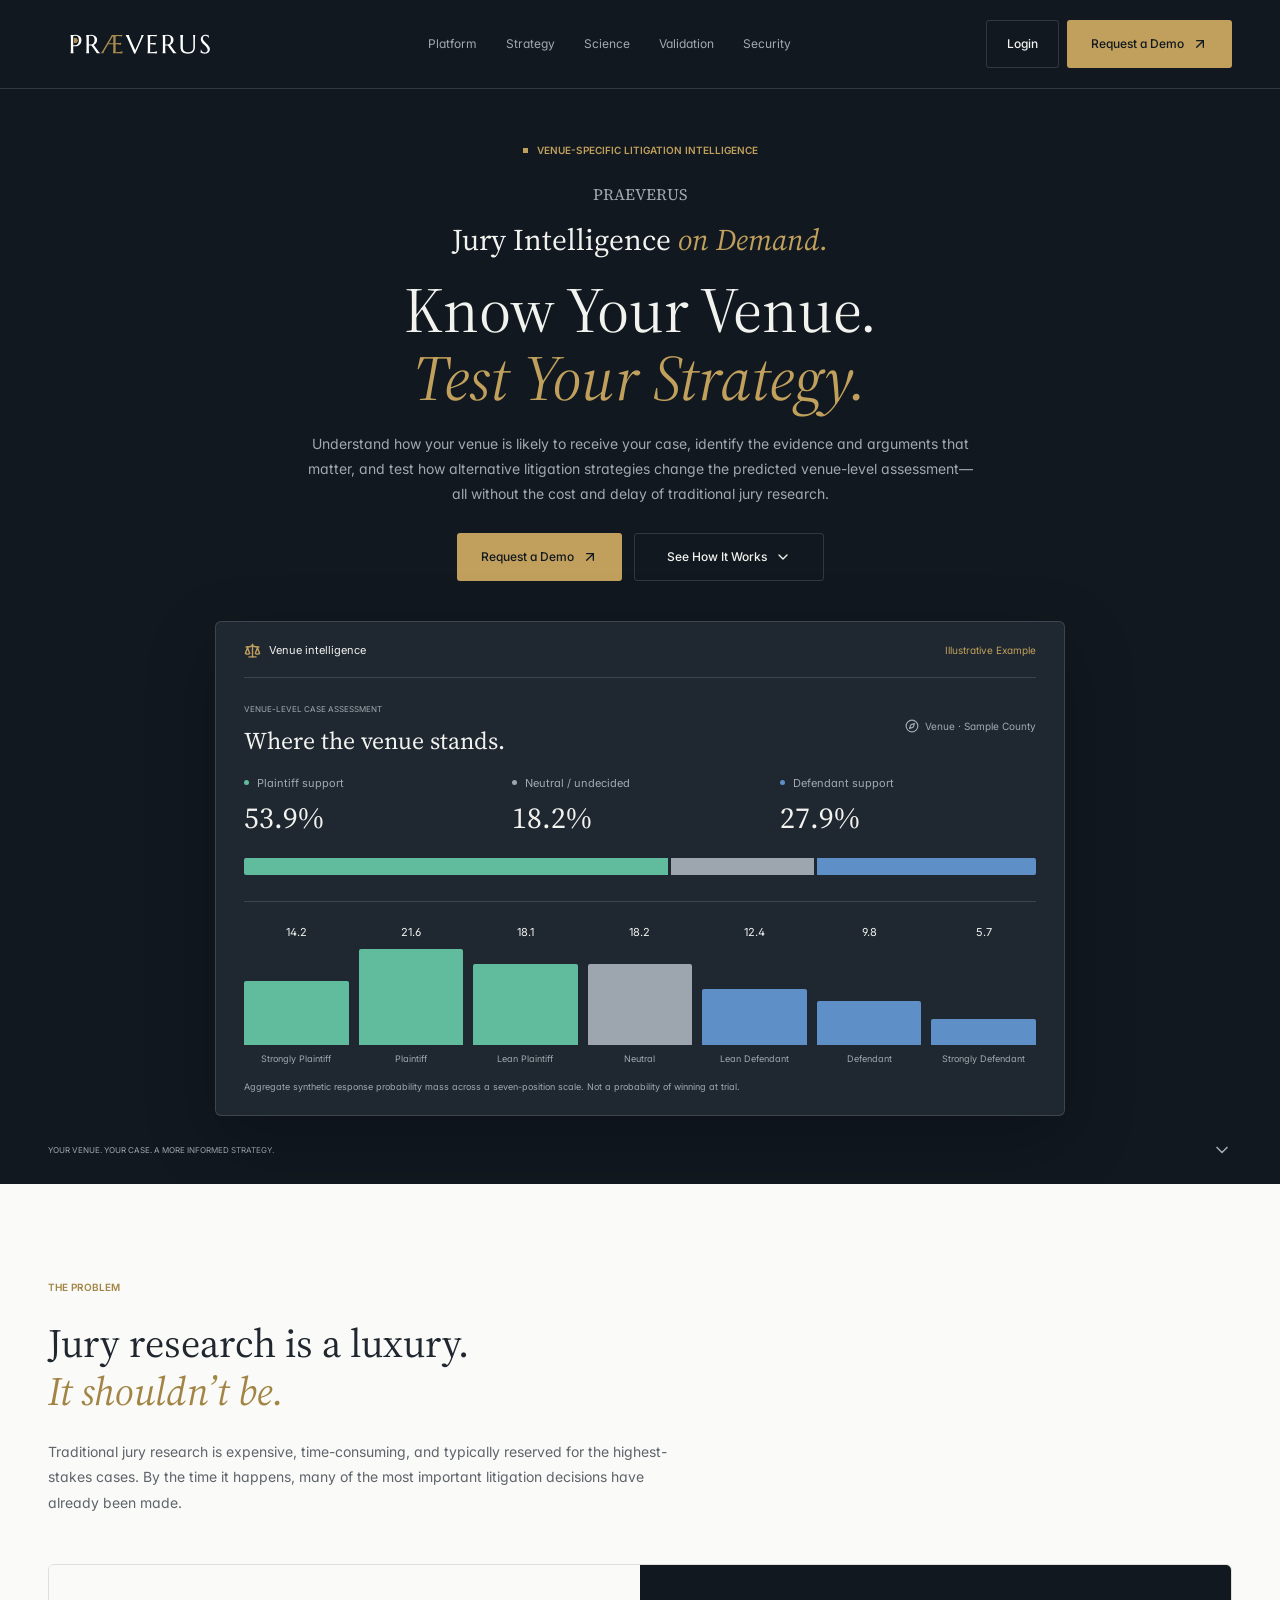
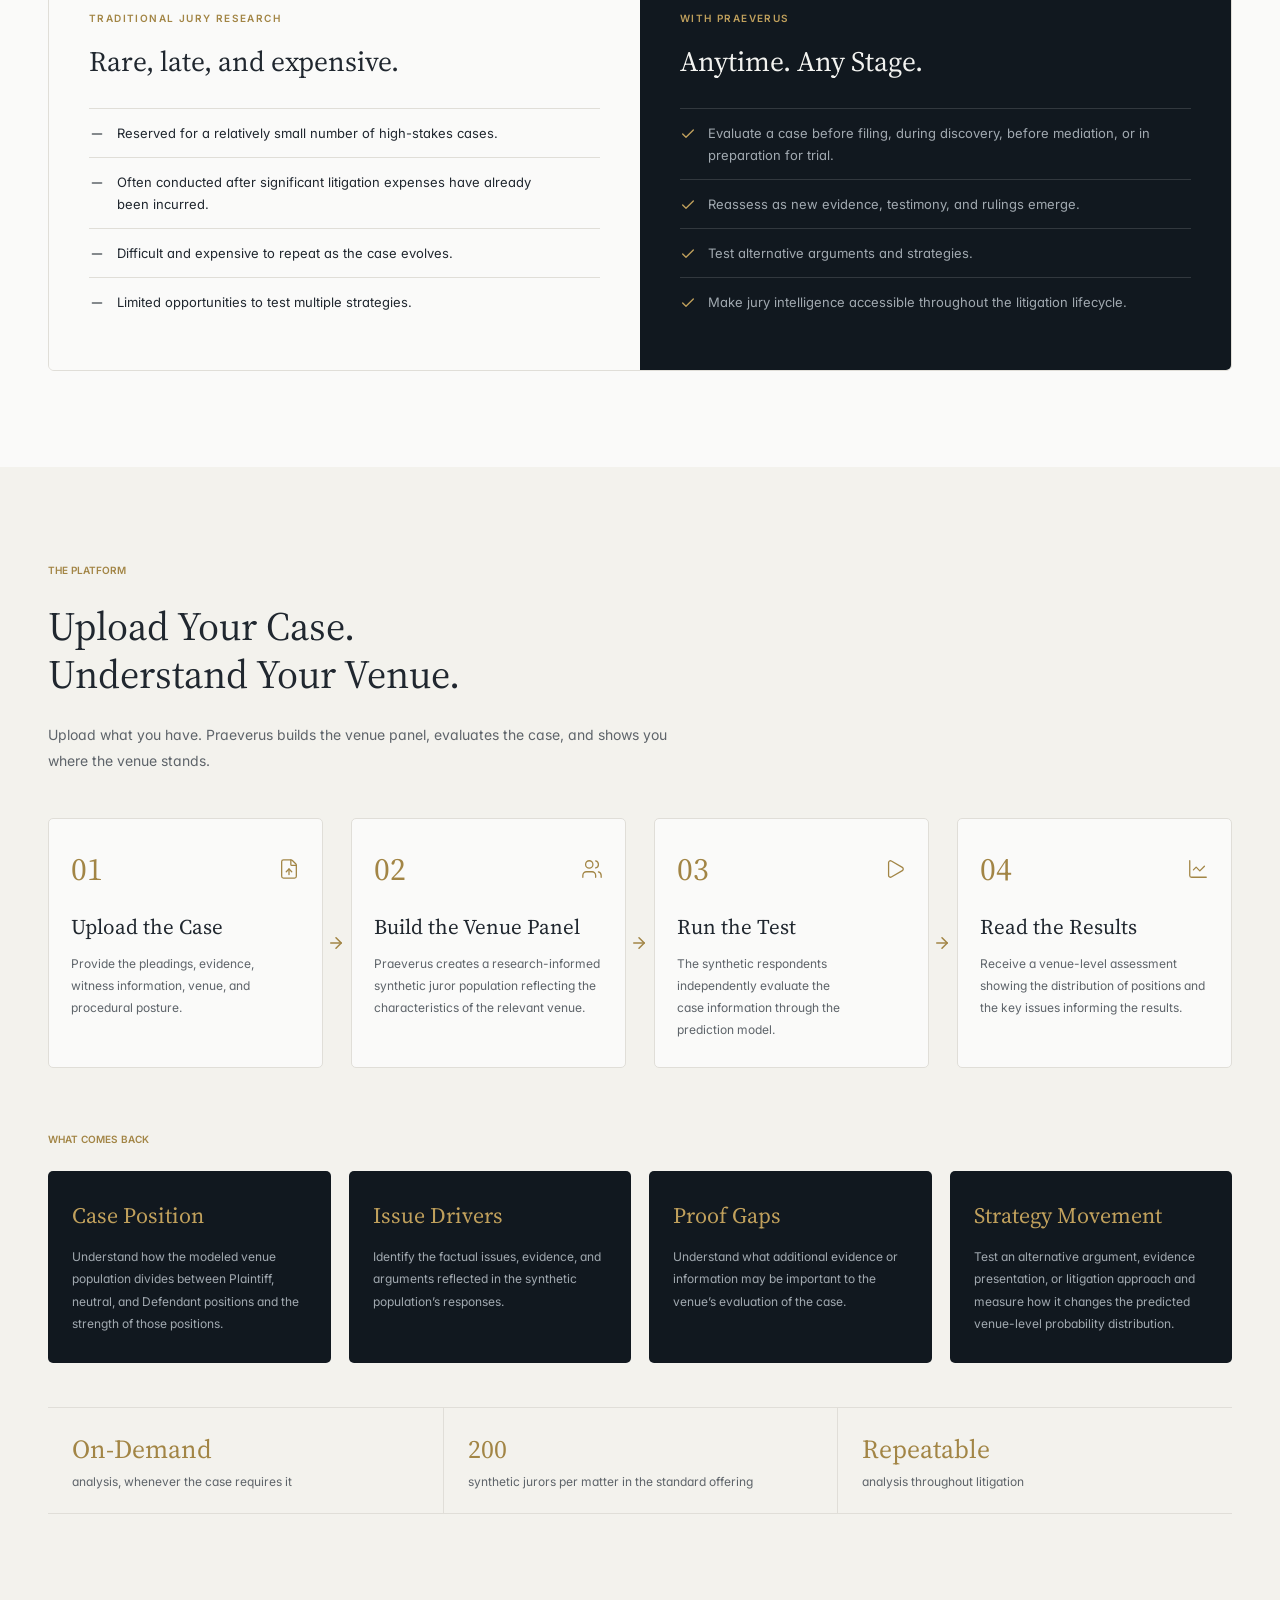
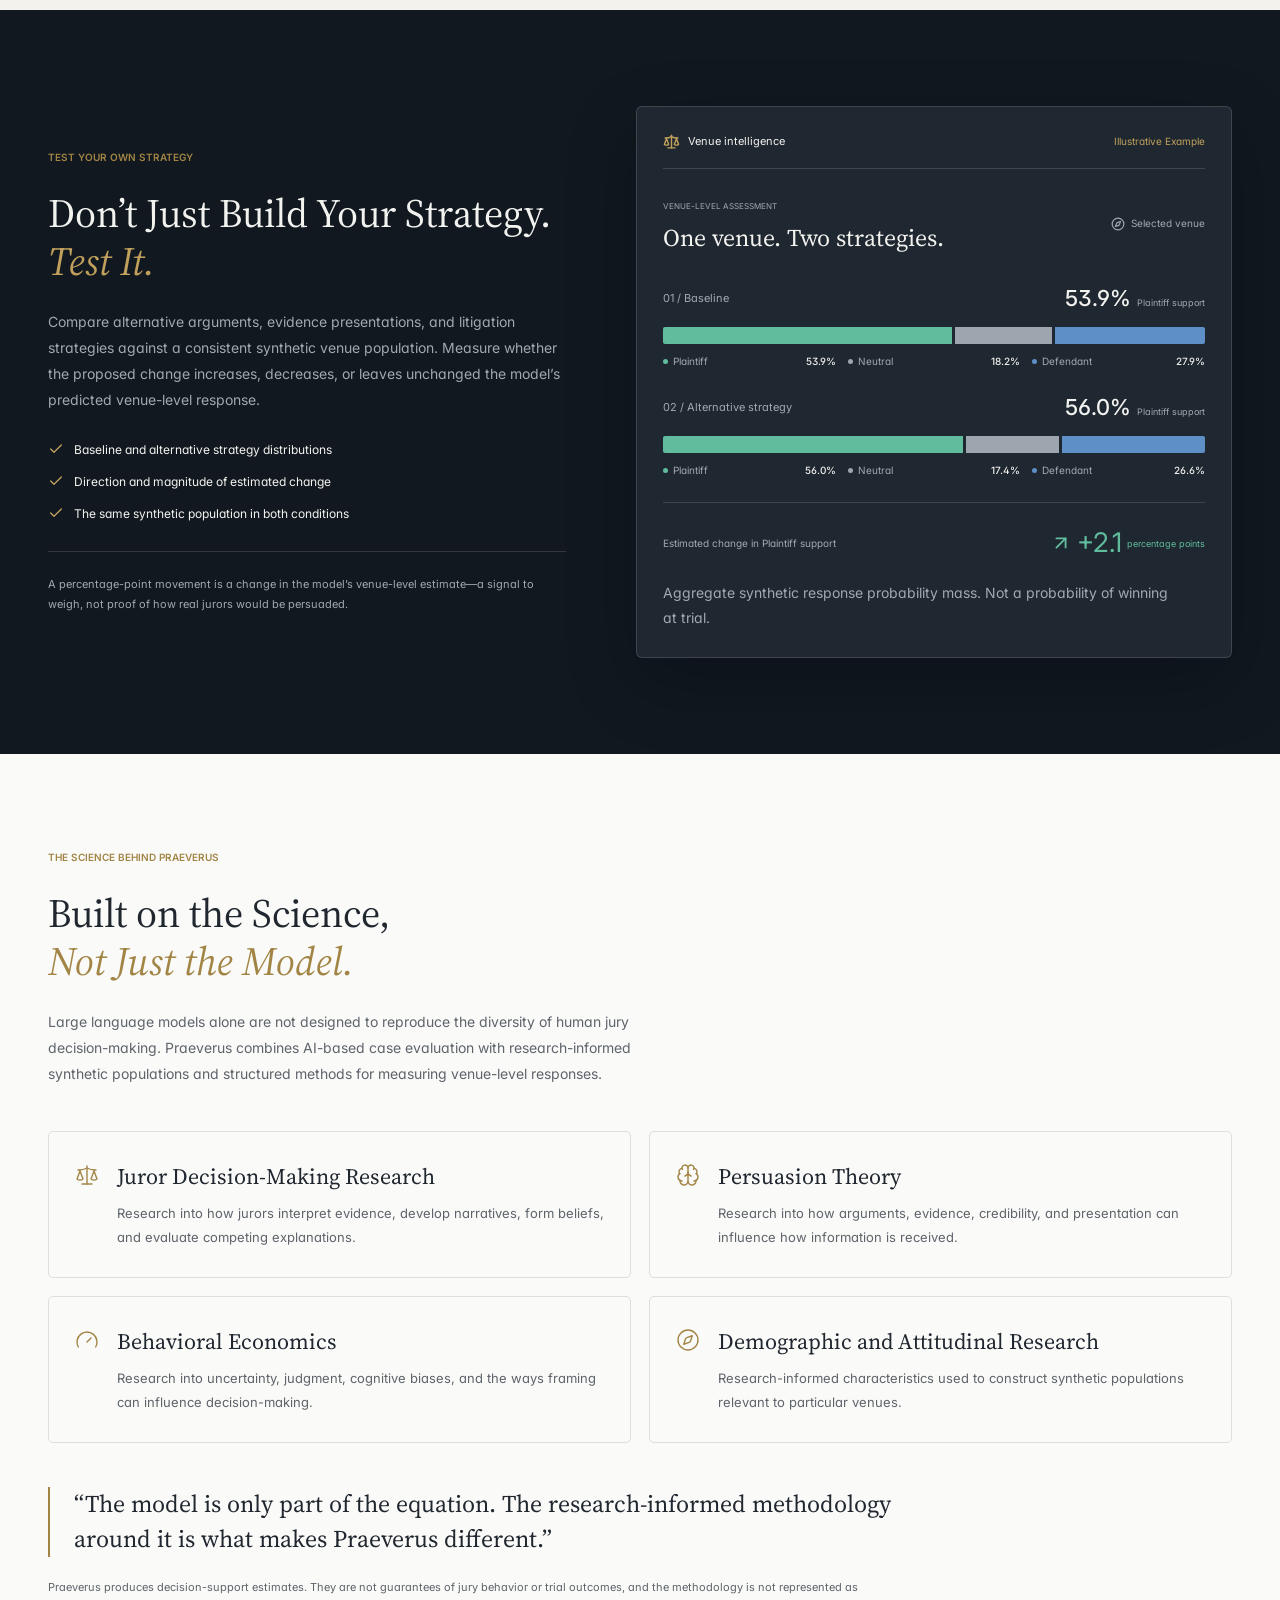
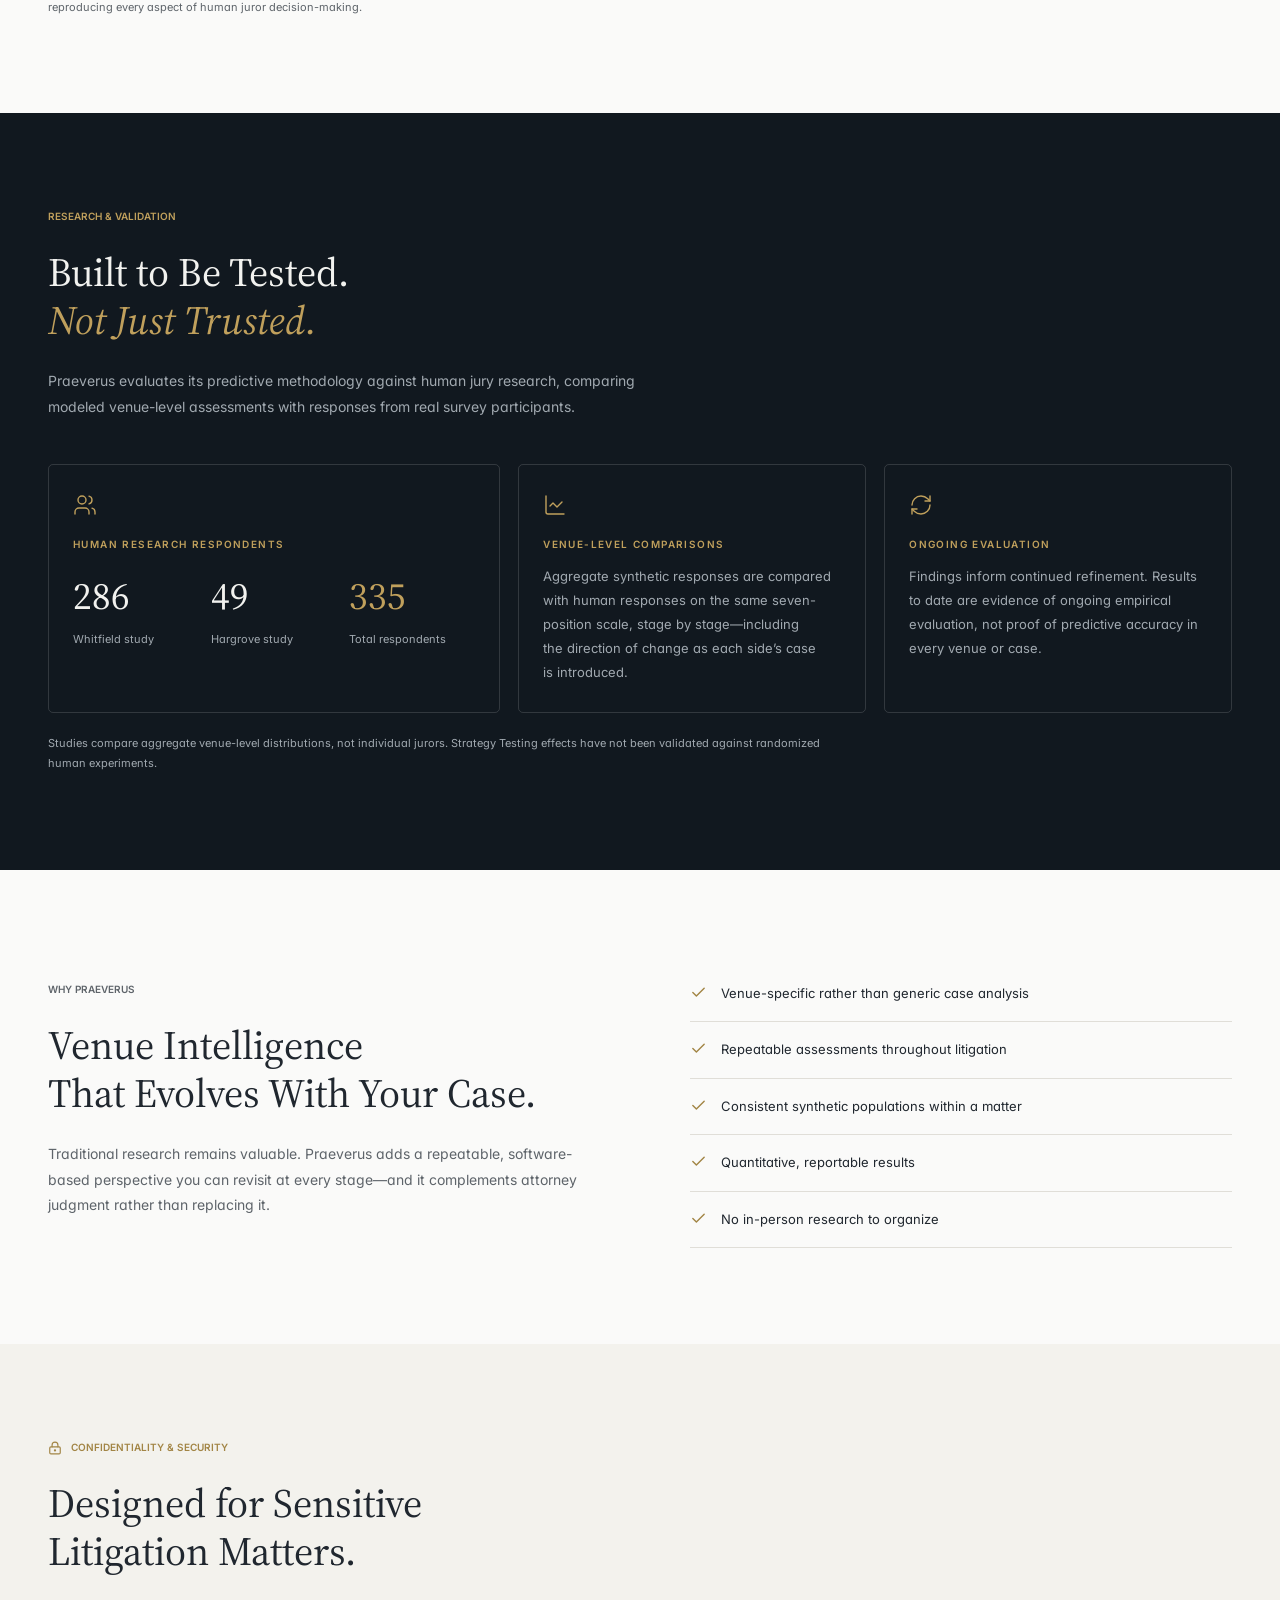
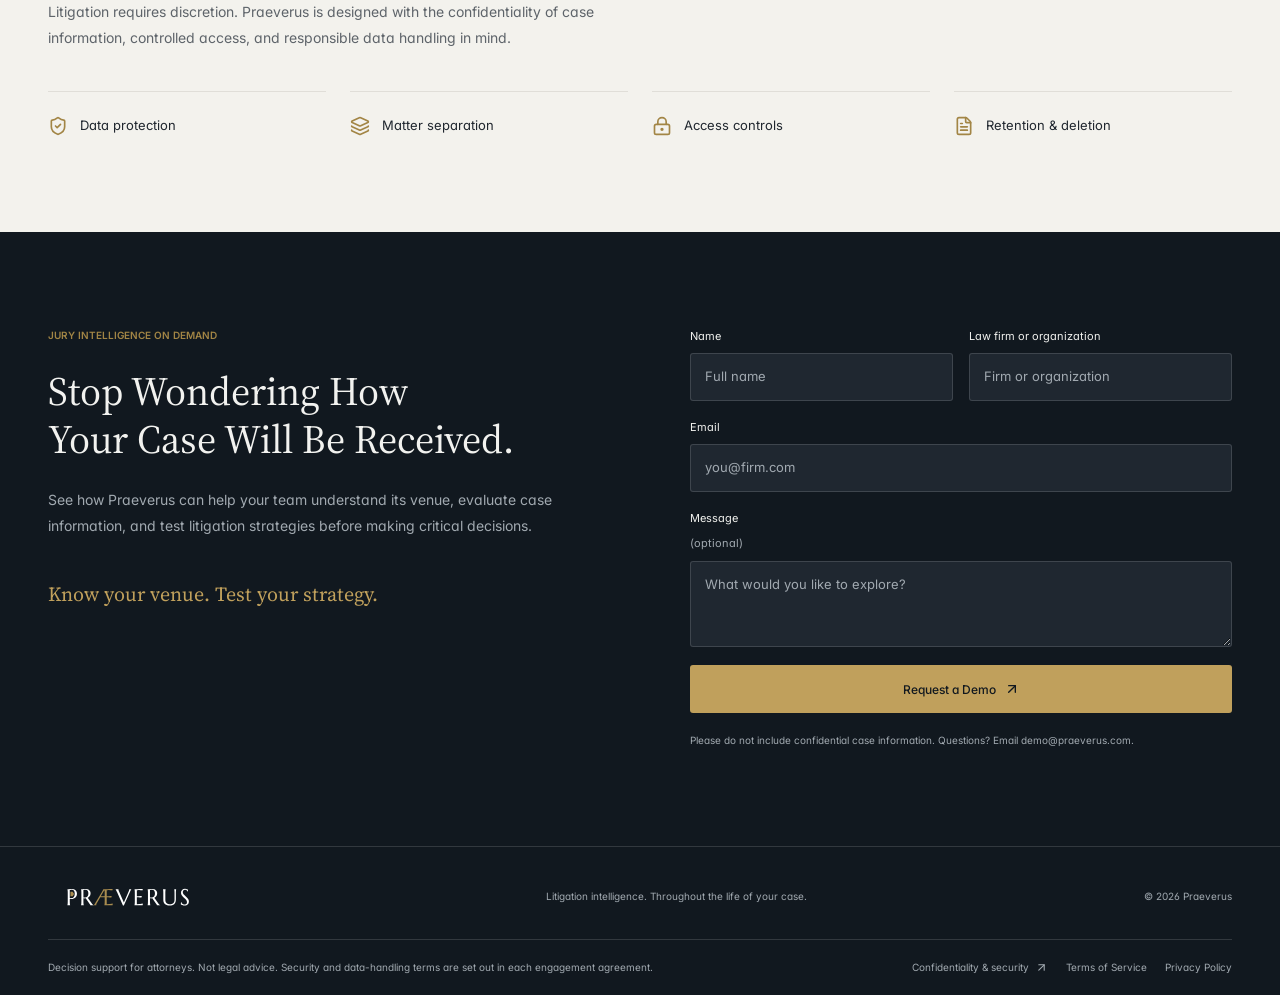
==== commit 7aec05a6: "Footer: Terms of Service and Privacy Policy links; /terms and /privacy redirect to the app The Terms" ====
--- a/index.html
+++ b/index.html
@@ -1 +1 @@
-<!DOCTYPE html><html lang="en"><head><meta charset="utf-8"/><meta name="viewport" content="width=device-width, initial-scale=1"/><link rel="preload" as="image" href="assets/praeverus-wordmark-white.svg"/><link rel="stylesheet" href="https://fonts.googleapis.com/css2?family=Source+Serif+4:opsz,wght@8..60,400;8..60,500;8..60,600;8..60,700&amp;family=Inter:wght@400;500;600;700&amp;family=IBM+Plex+Mono:wght@400;500&amp;display=swap" data-precedence="default"/><link rel="stylesheet" href="assets/styles.css" data-precedence="default"/><title>Praeverus — Know Your Venue. Test Your Strategy.</title><meta name="author" content="Praeverus"/><meta name="twitter:title" content="Praeverus Intelligence"/><meta name="twitter:description" content="Praeverus provides continuous jury intelligence from filing to verdict, helping trial teams test case strategy, model juror reactions, and turn simulation into practical trial playbooks."/><meta property="og:image" content="https://praeverus.ai/assets/og-image.png"/><meta name="twitter:image" content="https://praeverus.ai/assets/og-image.png"/><meta name="description" content="Venue-specific litigation intelligence for trial teams. Evaluate case information, compare alternative strategies, and revisit the assessment throughout litigation."/><meta property="og:title" content="Praeverus — Venue-Specific Litigation Intelligence"/><meta property="og:description" content="Know your venue. Test your strategy. A data-driven perspective for better litigation decisions."/><meta property="og:type" content="website"/><meta name="twitter:card" content="summary_large_image"/><link rel="preconnect" href="https://fonts.googleapis.com"/><link rel="preconnect" href="https://fonts.gstatic.com" crossorigin="anonymous"/><link rel="icon" href="assets/praeverus-logo.png"/><link rel="apple-touch-icon" href="assets/praeverus-logo.png"/></head><body><div class="min-h-screen w-full bg-background text-foreground"><!--$--><div class="marketing-preview" id="top"><header class="mp-header"><div class="mp-container mp-header-inner"><a href="#top" aria-label="Praeverus home"><img src="assets/praeverus-wordmark-white.svg" alt="Praeverus" width="184" height="32" class="mp-wordmark"/></a><nav aria-label="Main navigation" class="mp-desktop-nav"><a href="#platform">Platform</a><a href="#strategy">Strategy</a><a href="#science">Science</a><a href="#validation">Validation</a><a href="#security">Security</a></nav><div class="mp-header-actions"><a class="inline-flex items-center justify-center gap-2 whitespace-nowrap text-sm font-medium transition-colors focus-visible:outline-none focus-visible:ring-1 focus-visible:ring-ring disabled:pointer-events-none disabled:opacity-50 [&amp;_svg]:pointer-events-none [&amp;_svg]:size-4 [&amp;_svg]:shrink-0 border border-input bg-background shadow-sm hover:bg-accent hover:text-accent-foreground h-10 rounded-md px-8 mp-secondary mp-login" href="https://praeverus.lovable.app/login">Login</a><a href="#request-demo" class="inline-flex items-center justify-center gap-2 whitespace-nowrap text-sm font-medium transition-colors focus-visible:outline-none focus-visible:ring-1 focus-visible:ring-ring disabled:pointer-events-none disabled:opacity-50 [&amp;_svg]:pointer-events-none [&amp;_svg]:size-4 [&amp;_svg]:shrink-0 bg-primary text-primary-foreground shadow hover:bg-primary/90 h-10 rounded-md px-8 mp-cta">Request a Demo<svg xmlns="http://www.w3.org/2000/svg" width="24" height="24" viewBox="0 0 24 24" fill="none" stroke="currentColor" stroke-width="2" stroke-linecap="round" stroke-linejoin="round" class="lucide lucide-arrow-up-right" aria-hidden="true"><path d="M7 7h10v10"></path><path d="M7 17 17 7"></path></svg></a><button class="inline-flex items-center justify-center gap-2 whitespace-nowrap rounded-md text-sm font-medium transition-colors focus-visible:outline-none focus-visible:ring-1 focus-visible:ring-ring disabled:pointer-events-none disabled:opacity-50 [&amp;_svg]:pointer-events-none [&amp;_svg]:size-4 [&amp;_svg]:shrink-0 hover:bg-accent hover:text-accent-foreground h-9 w-9 mp-menu-toggle" aria-label="Open navigation" aria-expanded="false" aria-controls="marketing-mobile-nav"><svg xmlns="http://www.w3.org/2000/svg" width="24" height="24" viewBox="0 0 24 24" fill="none" stroke="currentColor" stroke-width="2" stroke-linecap="round" stroke-linejoin="round" class="lucide lucide-menu" aria-hidden="true"><path d="M4 5h16"></path><path d="M4 12h16"></path><path d="M4 19h16"></path></svg></button></div></div></header><main><section class="mp-hero"><div class="mp-container mp-hero-copy"><p class="mp-eyebrow"><span></span> VENUE-SPECIFIC LITIGATION INTELLIGENCE</p><p class="mp-brand-title">PRAEVERUS</p><p class="mp-positioning">Jury Intelligence <em>on Demand.</em></p><h1>Know Your Venue.<br/><em>Test Your Strategy.</em></h1><p class="mp-hero-description">Understand how your venue is likely to receive your case, identify the evidence and arguments that matter, and test how alternative litigation strategies change the predicted venue-level assessment—all without the cost and delay of traditional jury research.</p><div class="mp-hero-actions"><a href="#request-demo" class="inline-flex items-center justify-center gap-2 whitespace-nowrap text-sm font-medium transition-colors focus-visible:outline-none focus-visible:ring-1 focus-visible:ring-ring disabled:pointer-events-none disabled:opacity-50 [&amp;_svg]:pointer-events-none [&amp;_svg]:size-4 [&amp;_svg]:shrink-0 bg-primary text-primary-foreground shadow hover:bg-primary/90 h-10 rounded-md px-8 mp-cta">Request a Demo<svg xmlns="http://www.w3.org/2000/svg" width="24" height="24" viewBox="0 0 24 24" fill="none" stroke="currentColor" stroke-width="2" stroke-linecap="round" stroke-linejoin="round" class="lucide lucide-arrow-up-right" aria-hidden="true"><path d="M7 7h10v10"></path><path d="M7 17 17 7"></path></svg></a><a href="#how-it-works" class="inline-flex items-center justify-center gap-2 whitespace-nowrap text-sm font-medium transition-colors focus-visible:outline-none focus-visible:ring-1 focus-visible:ring-ring disabled:pointer-events-none disabled:opacity-50 [&amp;_svg]:pointer-events-none [&amp;_svg]:size-4 [&amp;_svg]:shrink-0 border border-input bg-background shadow-sm hover:bg-accent hover:text-accent-foreground h-10 rounded-md px-8 mp-secondary">See How It Works<svg xmlns="http://www.w3.org/2000/svg" width="24" height="24" viewBox="0 0 24 24" fill="none" stroke="currentColor" stroke-width="2" stroke-linecap="round" stroke-linejoin="round" class="lucide lucide-chevron-down" aria-hidden="true"><path d="m6 9 6 6 6-6"></path></svg></a></div></div><div class="mp-container mp-hero-product"><div class="mp-dashboard mp-dashboard-compact mp-venue-card"><div class="mp-dashboard-top"><span><svg xmlns="http://www.w3.org/2000/svg" width="17" height="17" viewBox="0 0 24 24" fill="none" stroke="currentColor" stroke-width="2" stroke-linecap="round" stroke-linejoin="round" class="lucide lucide-scale" aria-hidden="true"><path d="M12 3v18"></path><path d="m19 8 3 8a5 5 0 0 1-6 0zV7"></path><path d="M3 7h1a17 17 0 0 0 8-2 17 17 0 0 0 8 2h1"></path><path d="m5 8 3 8a5 5 0 0 1-6 0zV7"></path><path d="M7 21h10"></path></svg> Venue intelligence</span><span class="mp-example">Illustrative Example</span></div><div class="mp-dashboard-heading"><div><span class="mp-overline">VENUE-LEVEL CASE ASSESSMENT</span><h3>Where the venue stands.</h3></div><span class="mp-venue mp-venue-id"><svg xmlns="http://www.w3.org/2000/svg" width="14" height="14" viewBox="0 0 24 24" fill="none" stroke="currentColor" stroke-width="2" stroke-linecap="round" stroke-linejoin="round" class="lucide lucide-compass" aria-hidden="true"><circle cx="12" cy="12" r="10"></circle><path d="m16.24 7.76-1.804 5.411a2 2 0 0 1-1.265 1.265L7.76 16.24l1.804-5.411a2 2 0 0 1 1.265-1.265z"></path></svg> Venue · Sample County</span></div><div class="mp-venue-totals"><div><span class="mp-dot mp-plaintiff"></span><small>Plaintiff support</small><strong>53.9<!-- -->%</strong></div><div><span class="mp-dot mp-neutral"></span><small>Neutral / undecided</small><strong>18.2<!-- -->%</strong></div><div><span class="mp-dot mp-defendant"></span><small>Defendant support</small><strong>27.9<!-- -->%</strong></div></div><div class="mp-distribution" aria-label="Baseline: Plaintiff 53.9%, Neutral 18.2%, Defendant 27.9%"><div class="mp-stacked" data-condition="baseline"><span></span><span></span><span></span></div><div class="mp-distribution-labels"><div><span class="mp-dot mp-plaintiff"></span><span>Plaintiff</span><strong>53.9<!-- -->%</strong></div><div><span class="mp-dot mp-neutral"></span><span>Neutral</span><strong>18.2<!-- -->%</strong></div><div><span class="mp-dot mp-defendant"></span><span>Defendant</span><strong>27.9<!-- -->%</strong></div></div></div><div class="mp-seven" role="img" aria-label="Seven-position assessment: Strongly Plaintiff 14.2%, Plaintiff 21.6%, Lean Plaintiff 18.1%, Neutral 18.2%, Lean Defendant 12.4%, Defendant 9.8%, Strongly Defendant 5.7%"><div class="mp-seven-col"><span class="mp-seven-value">14.2</span><div class="mp-seven-track"><span class="mp-seven-bar mp-bg-plaintiff" style="height:65.74074074074073%"></span></div><span class="mp-seven-label">Strongly Plaintiff</span></div><div class="mp-seven-col"><span class="mp-seven-value">21.6</span><div class="mp-seven-track"><span class="mp-seven-bar mp-bg-plaintiff" style="height:100%"></span></div><span class="mp-seven-label">Plaintiff</span></div><div class="mp-seven-col"><span class="mp-seven-value">18.1</span><div class="mp-seven-track"><span class="mp-seven-bar mp-bg-plaintiff" style="height:83.7962962962963%"></span></div><span class="mp-seven-label">Lean Plaintiff</span></div><div class="mp-seven-col"><span class="mp-seven-value">18.2</span><div class="mp-seven-track"><span class="mp-seven-bar mp-bg-neutral" style="height:84.25925925925925%"></span></div><span class="mp-seven-label">Neutral</span></div><div class="mp-seven-col"><span class="mp-seven-value">12.4</span><div class="mp-seven-track"><span class="mp-seven-bar mp-bg-defendant" style="height:57.407407407407405%"></span></div><span class="mp-seven-label">Lean Defendant</span></div><div class="mp-seven-col"><span class="mp-seven-value">9.8</span><div class="mp-seven-track"><span class="mp-seven-bar mp-bg-defendant" style="height:45.370370370370374%"></span></div><span class="mp-seven-label">Defendant</span></div><div class="mp-seven-col"><span class="mp-seven-value">5.7</span><div class="mp-seven-track"><span class="mp-seven-bar mp-bg-defendant" style="height:26.38888888888889%"></span></div><span class="mp-seven-label">Strongly Defendant</span></div></div><p class="mp-chart-note">Aggregate synthetic response probability mass across a seven-position scale. Not a probability of winning at trial.</p></div></div><div class="mp-container mp-hero-footer"><span>YOUR VENUE. YOUR CASE. A MORE INFORMED STRATEGY.</span><a href="#problem" aria-label="Explore the problem"><svg xmlns="http://www.w3.org/2000/svg" width="20" height="20" viewBox="0 0 24 24" fill="none" stroke="currentColor" stroke-width="2" stroke-linecap="round" stroke-linejoin="round" class="lucide lucide-chevron-down" aria-hidden="true"><path d="m6 9 6 6 6-6"></path></svg></a></div></section><section id="problem" class="mp-section mp-problem"><div class="mp-container"><div class="mp-section-intro"><p class="mp-eyebrow">THE PROBLEM</p><h2>Jury research is a luxury.<br class="mp-desktop-break"/> <em class="mp-gold-em">It shouldn’t be.</em></h2><p>Traditional jury research is expensive, time-consuming, and typically reserved for the highest-stakes cases. By the time it happens, many of the most important litigation decisions have already been made.</p></div><div class="mp-compare"><div class="mp-compare-light"><p class="mp-compare-label">Traditional Jury Research</p><h3>Rare, late, and expensive.</h3><ul><li><svg xmlns="http://www.w3.org/2000/svg" width="24" height="24" viewBox="0 0 24 24" fill="none" stroke="currentColor" stroke-width="2" stroke-linecap="round" stroke-linejoin="round" class="lucide lucide-minus" aria-hidden="true"><path d="M5 12h14"></path></svg>Reserved for a relatively small number of high-stakes cases.</li><li><svg xmlns="http://www.w3.org/2000/svg" width="24" height="24" viewBox="0 0 24 24" fill="none" stroke="currentColor" stroke-width="2" stroke-linecap="round" stroke-linejoin="round" class="lucide lucide-minus" aria-hidden="true"><path d="M5 12h14"></path></svg>Often conducted after significant litigation expenses have already been incurred.</li><li><svg xmlns="http://www.w3.org/2000/svg" width="24" height="24" viewBox="0 0 24 24" fill="none" stroke="currentColor" stroke-width="2" stroke-linecap="round" stroke-linejoin="round" class="lucide lucide-minus" aria-hidden="true"><path d="M5 12h14"></path></svg>Difficult and expensive to repeat as the case evolves.</li><li><svg xmlns="http://www.w3.org/2000/svg" width="24" height="24" viewBox="0 0 24 24" fill="none" stroke="currentColor" stroke-width="2" stroke-linecap="round" stroke-linejoin="round" class="lucide lucide-minus" aria-hidden="true"><path d="M5 12h14"></path></svg>Limited opportunities to test multiple strategies.</li></ul></div><div class="mp-compare-dark"><p class="mp-compare-label">With Praeverus</p><h3>Anytime. Any Stage.</h3><ul><li><svg xmlns="http://www.w3.org/2000/svg" width="24" height="24" viewBox="0 0 24 24" fill="none" stroke="currentColor" stroke-width="2" stroke-linecap="round" stroke-linejoin="round" class="lucide lucide-check" aria-hidden="true"><path d="M20 6 9 17l-5-5"></path></svg>Evaluate a case before filing, during discovery, before mediation, or in preparation for trial.</li><li><svg xmlns="http://www.w3.org/2000/svg" width="24" height="24" viewBox="0 0 24 24" fill="none" stroke="currentColor" stroke-width="2" stroke-linecap="round" stroke-linejoin="round" class="lucide lucide-check" aria-hidden="true"><path d="M20 6 9 17l-5-5"></path></svg>Reassess as new evidence, testimony, and rulings emerge.</li><li><svg xmlns="http://www.w3.org/2000/svg" width="24" height="24" viewBox="0 0 24 24" fill="none" stroke="currentColor" stroke-width="2" stroke-linecap="round" stroke-linejoin="round" class="lucide lucide-check" aria-hidden="true"><path d="M20 6 9 17l-5-5"></path></svg>Test alternative arguments and strategies.</li><li><svg xmlns="http://www.w3.org/2000/svg" width="24" height="24" viewBox="0 0 24 24" fill="none" stroke="currentColor" stroke-width="2" stroke-linecap="round" stroke-linejoin="round" class="lucide lucide-check" aria-hidden="true"><path d="M20 6 9 17l-5-5"></path></svg>Make jury intelligence accessible throughout the litigation lifecycle.</li></ul></div></div></div></section><section id="platform" class="mp-section mp-platform"><div class="mp-container"><div class="mp-section-intro"><p class="mp-eyebrow">THE PLATFORM</p><h2>Upload Your Case.<br/>Understand Your Venue.</h2><p>Upload what you have. Praeverus builds the venue panel, evaluates the case, and shows you where the venue stands.</p></div><ol id="how-it-works" class="mp-process"><li><div class="mp-process-top"><span class="mp-step-number">0<!-- -->1</span><svg xmlns="http://www.w3.org/2000/svg" width="24" height="24" viewBox="0 0 24 24" fill="none" stroke="currentColor" stroke-width="2" stroke-linecap="round" stroke-linejoin="round" class="lucide lucide-file-up" aria-hidden="true"><path d="M6 22a2 2 0 0 1-2-2V4a2 2 0 0 1 2-2h8a2.4 2.4 0 0 1 1.704.706l3.588 3.588A2.4 2.4 0 0 1 20 8v12a2 2 0 0 1-2 2z"></path><path d="M14 2v5a1 1 0 0 0 1 1h5"></path><path d="M12 12v6"></path><path d="m15 15-3-3-3 3"></path></svg></div><h3>Upload the Case</h3><p>Provide the pleadings, evidence, witness information, venue, and procedural posture.</p><svg xmlns="http://www.w3.org/2000/svg" width="24" height="24" viewBox="0 0 24 24" fill="none" stroke="currentColor" stroke-width="2" stroke-linecap="round" stroke-linejoin="round" class="lucide lucide-arrow-right mp-process-arrow" aria-hidden="true"><path d="M5 12h14"></path><path d="m12 5 7 7-7 7"></path></svg></li><li><div class="mp-process-top"><span class="mp-step-number">0<!-- -->2</span><svg xmlns="http://www.w3.org/2000/svg" width="24" height="24" viewBox="0 0 24 24" fill="none" stroke="currentColor" stroke-width="2" stroke-linecap="round" stroke-linejoin="round" class="lucide lucide-users" aria-hidden="true"><path d="M16 21v-2a4 4 0 0 0-4-4H6a4 4 0 0 0-4 4v2"></path><path d="M16 3.128a4 4 0 0 1 0 7.744"></path><path d="M22 21v-2a4 4 0 0 0-3-3.87"></path><circle cx="9" cy="7" r="4"></circle></svg></div><h3>Build the Venue Panel</h3><p>Praeverus creates a research-informed synthetic juror population reflecting the characteristics of the relevant venue.</p><svg xmlns="http://www.w3.org/2000/svg" width="24" height="24" viewBox="0 0 24 24" fill="none" stroke="currentColor" stroke-width="2" stroke-linecap="round" stroke-linejoin="round" class="lucide lucide-arrow-right mp-process-arrow" aria-hidden="true"><path d="M5 12h14"></path><path d="m12 5 7 7-7 7"></path></svg></li><li><div class="mp-process-top"><span class="mp-step-number">0<!-- -->3</span><svg xmlns="http://www.w3.org/2000/svg" width="24" height="24" viewBox="0 0 24 24" fill="none" stroke="currentColor" stroke-width="2" stroke-linecap="round" stroke-linejoin="round" class="lucide lucide-play" aria-hidden="true"><path d="M5 5a2 2 0 0 1 3.008-1.728l11.997 6.998a2 2 0 0 1 .003 3.458l-12 7A2 2 0 0 1 5 19z"></path></svg></div><h3>Run the Test</h3><p>The synthetic respondents independently evaluate the case information through the prediction model.</p><svg xmlns="http://www.w3.org/2000/svg" width="24" height="24" viewBox="0 0 24 24" fill="none" stroke="currentColor" stroke-width="2" stroke-linecap="round" stroke-linejoin="round" class="lucide lucide-arrow-right mp-process-arrow" aria-hidden="true"><path d="M5 12h14"></path><path d="m12 5 7 7-7 7"></path></svg></li><li><div class="mp-process-top"><span class="mp-step-number">0<!-- -->4</span><svg xmlns="http://www.w3.org/2000/svg" width="24" height="24" viewBox="0 0 24 24" fill="none" stroke="currentColor" stroke-width="2" stroke-linecap="round" stroke-linejoin="round" class="lucide lucide-chart-line" aria-hidden="true"><path d="M3 3v16a2 2 0 0 0 2 2h16"></path><path d="m19 9-5 5-4-4-3 3"></path></svg></div><h3>Read the Results</h3><p>Receive a venue-level assessment showing the distribution of positions and the key issues informing the results.</p></li></ol><div class="mp-outputs-head"><p class="mp-eyebrow">WHAT COMES BACK</p></div><div class="mp-outputs"><article><h3>Case Position</h3><p>Understand how the modeled venue population divides between Plaintiff, neutral, and Defendant positions and the strength of those positions.</p></article><article><h3>Issue Drivers</h3><p>Identify the factual issues, evidence, and arguments reflected in the synthetic population’s responses.</p></article><article><h3>Proof Gaps</h3><p>Understand what additional evidence or information may be important to the venue’s evaluation of the case.</p></article><article><h3>Strategy Movement</h3><p>Test an alternative argument, evidence presentation, or litigation approach and measure how it changes the predicted venue-level probability distribution.</p></article></div><dl class="mp-metrics"><div><dt>On-Demand</dt><dd>analysis, whenever the case requires it</dd></div><div><dt>200</dt><dd>synthetic jurors per matter in the standard offering</dd></div><div><dt>Repeatable</dt><dd>analysis throughout litigation</dd></div></dl></div></section><section id="strategy" class="mp-section mp-product-section"><div class="mp-container"><div class="mp-product-copy"><p class="mp-eyebrow">TEST YOUR OWN STRATEGY</p><h2>Don’t Just Build Your Strategy.<br/><em>Test It.</em></h2><p>Compare alternative arguments, evidence presentations, and litigation strategies against a consistent synthetic venue population. Measure whether the proposed change increases, decreases, or leaves unchanged the model’s predicted venue-level response.</p><ul><li><svg xmlns="http://www.w3.org/2000/svg" width="24" height="24" viewBox="0 0 24 24" fill="none" stroke="currentColor" stroke-width="2" stroke-linecap="round" stroke-linejoin="round" class="lucide lucide-check" aria-hidden="true"><path d="M20 6 9 17l-5-5"></path></svg> Baseline and alternative strategy distributions</li><li><svg xmlns="http://www.w3.org/2000/svg" width="24" height="24" viewBox="0 0 24 24" fill="none" stroke="currentColor" stroke-width="2" stroke-linecap="round" stroke-linejoin="round" class="lucide lucide-check" aria-hidden="true"><path d="M20 6 9 17l-5-5"></path></svg> Direction and magnitude of estimated change</li><li><svg xmlns="http://www.w3.org/2000/svg" width="24" height="24" viewBox="0 0 24 24" fill="none" stroke="currentColor" stroke-width="2" stroke-linecap="round" stroke-linejoin="round" class="lucide lucide-check" aria-hidden="true"><path d="M20 6 9 17l-5-5"></path></svg> The same synthetic population in both conditions</li></ul><p class="mp-interpretation">A percentage-point movement is a change in the model’s venue-level estimate—a signal to weigh, not proof of how real jurors would be persuaded.</p></div><div class="mp-dashboard "><div class="mp-dashboard-top"><span><svg xmlns="http://www.w3.org/2000/svg" width="17" height="17" viewBox="0 0 24 24" fill="none" stroke="currentColor" stroke-width="2" stroke-linecap="round" stroke-linejoin="round" class="lucide lucide-scale" aria-hidden="true"><path d="M12 3v18"></path><path d="m19 8 3 8a5 5 0 0 1-6 0zV7"></path><path d="M3 7h1a17 17 0 0 0 8-2 17 17 0 0 0 8 2h1"></path><path d="m5 8 3 8a5 5 0 0 1-6 0zV7"></path><path d="M7 21h10"></path></svg> Venue intelligence</span><span class="mp-example">Illustrative Example</span></div><div class="mp-dashboard-heading"><div><span class="mp-overline">VENUE-LEVEL ASSESSMENT</span><h3>One venue. Two strategies.</h3></div><span class="mp-venue"><svg xmlns="http://www.w3.org/2000/svg" width="14" height="14" viewBox="0 0 24 24" fill="none" stroke="currentColor" stroke-width="2" stroke-linecap="round" stroke-linejoin="round" class="lucide lucide-compass" aria-hidden="true"><circle cx="12" cy="12" r="10"></circle><path d="m16.24 7.76-1.804 5.411a2 2 0 0 1-1.265 1.265L7.76 16.24l1.804-5.411a2 2 0 0 1 1.265-1.265z"></path></svg> Selected venue</span></div><div class="mp-condition"><div><span>01 / Baseline</span><strong>53.9<!-- -->% <small>Plaintiff support</small></strong></div><div class="mp-distribution" aria-label="Baseline: Plaintiff 53.9%, Neutral 18.2%, Defendant 27.9%"><div class="mp-stacked" data-condition="baseline"><span></span><span></span><span></span></div><div class="mp-distribution-labels"><div><span class="mp-dot mp-plaintiff"></span><span>Plaintiff</span><strong>53.9<!-- -->%</strong></div><div><span class="mp-dot mp-neutral"></span><span>Neutral</span><strong>18.2<!-- -->%</strong></div><div><span class="mp-dot mp-defendant"></span><span>Defendant</span><strong>27.9<!-- -->%</strong></div></div></div></div><div class="mp-condition"><div><span>02 / Alternative strategy</span><strong>56.0<!-- -->% <small>Plaintiff support</small></strong></div><div class="mp-distribution" aria-label="Alternative strategy: Plaintiff 56%, Neutral 17.4%, Defendant 26.6%"><div class="mp-stacked" data-condition="strategy"><span></span><span></span><span></span></div><div class="mp-distribution-labels"><div><span class="mp-dot mp-plaintiff"></span><span>Plaintiff</span><strong>56.0<!-- -->%</strong></div><div><span class="mp-dot mp-neutral"></span><span>Neutral</span><strong>17.4<!-- -->%</strong></div><div><span class="mp-dot mp-defendant"></span><span>Defendant</span><strong>26.6<!-- -->%</strong></div></div></div></div><div class="mp-change"><span>Estimated change in Plaintiff support</span><strong><svg xmlns="http://www.w3.org/2000/svg" width="22" height="22" viewBox="0 0 24 24" fill="none" stroke="currentColor" stroke-width="2" stroke-linecap="round" stroke-linejoin="round" class="lucide lucide-arrow-up-right" aria-hidden="true"><path d="M7 7h10v10"></path><path d="M7 17 17 7"></path></svg> +<!-- -->2.1<!-- --> <small>percentage points</small></strong></div><p class="mp-chart-note">Aggregate synthetic response probability mass. Not a probability of winning at trial.</p></div></div></section><section id="science" class="mp-section mp-science"><div class="mp-container"><div class="mp-section-intro"><p class="mp-eyebrow">THE SCIENCE BEHIND PRAEVERUS</p><h2>Built on the Science,<br/><em class="mp-gold-em">Not Just the Model.</em></h2><p>Large language models alone are not designed to reproduce the diversity of human jury decision-making. Praeverus combines AI-based case evaluation with research-informed synthetic populations and structured methods for measuring venue-level responses.</p></div><div class="mp-science-grid"><article><svg xmlns="http://www.w3.org/2000/svg" width="24" height="24" viewBox="0 0 24 24" fill="none" stroke="currentColor" stroke-width="2" stroke-linecap="round" stroke-linejoin="round" class="lucide lucide-scale" aria-hidden="true"><path d="M12 3v18"></path><path d="m19 8 3 8a5 5 0 0 1-6 0zV7"></path><path d="M3 7h1a17 17 0 0 0 8-2 17 17 0 0 0 8 2h1"></path><path d="m5 8 3 8a5 5 0 0 1-6 0zV7"></path><path d="M7 21h10"></path></svg><div><h3>Juror Decision-Making Research</h3><p>Research into how jurors interpret evidence, develop narratives, form beliefs, and evaluate competing explanations.</p></div></article><article><svg xmlns="http://www.w3.org/2000/svg" width="24" height="24" viewBox="0 0 24 24" fill="none" stroke="currentColor" stroke-width="2" stroke-linecap="round" stroke-linejoin="round" class="lucide lucide-brain" aria-hidden="true"><path d="M12 18V5"></path><path d="M15 13a4.17 4.17 0 0 1-3-4 4.17 4.17 0 0 1-3 4"></path><path d="M17.598 6.5A3 3 0 1 0 12 5a3 3 0 1 0-5.598 1.5"></path><path d="M17.997 5.125a4 4 0 0 1 2.526 5.77"></path><path d="M18 18a4 4 0 0 0 2-7.464"></path><path d="M19.967 17.483A4 4 0 1 1 12 18a4 4 0 1 1-7.967-.517"></path><path d="M6 18a4 4 0 0 1-2-7.464"></path><path d="M6.003 5.125a4 4 0 0 0-2.526 5.77"></path></svg><div><h3>Persuasion Theory</h3><p>Research into how arguments, evidence, credibility, and presentation can influence how information is received.</p></div></article><article><svg xmlns="http://www.w3.org/2000/svg" width="24" height="24" viewBox="0 0 24 24" fill="none" stroke="currentColor" stroke-width="2" stroke-linecap="round" stroke-linejoin="round" class="lucide lucide-gauge" aria-hidden="true"><path d="m12 14 4-4"></path><path d="M3.34 19a10 10 0 1 1 17.32 0"></path></svg><div><h3>Behavioral Economics</h3><p>Research into uncertainty, judgment, cognitive biases, and the ways framing can influence decision-making.</p></div></article><article><svg xmlns="http://www.w3.org/2000/svg" width="24" height="24" viewBox="0 0 24 24" fill="none" stroke="currentColor" stroke-width="2" stroke-linecap="round" stroke-linejoin="round" class="lucide lucide-compass" aria-hidden="true"><circle cx="12" cy="12" r="10"></circle><path d="m16.24 7.76-1.804 5.411a2 2 0 0 1-1.265 1.265L7.76 16.24l1.804-5.411a2 2 0 0 1 1.265-1.265z"></path></svg><div><h3>Demographic and Attitudinal Research</h3><p>Research-informed characteristics used to construct synthetic populations relevant to particular venues.</p></div></article></div><blockquote class="mp-science-quote">“The model is only part of the equation. The research-informed methodology around it is what makes Praeverus different.”</blockquote><p class="mp-science-note">Praeverus produces decision-support estimates. They are not guarantees of jury behavior or trial outcomes, and the methodology is not represented as reproducing every aspect of human juror decision-making.</p></div></section><section id="validation" class="mp-section mp-validation"><div class="mp-container"><div class="mp-section-intro"><p class="mp-eyebrow">RESEARCH &amp; VALIDATION</p><h2>Built to Be Tested.<br/><em class="mp-gold-em">Not Just Trusted.</em></h2><p>Praeverus evaluates its predictive methodology against human jury research, comparing modeled venue-level assessments with responses from real survey participants.</p></div><div class="mp-validation-grid"><article><svg xmlns="http://www.w3.org/2000/svg" width="24" height="24" viewBox="0 0 24 24" fill="none" stroke="currentColor" stroke-width="2" stroke-linecap="round" stroke-linejoin="round" class="lucide lucide-users" aria-hidden="true"><path d="M16 21v-2a4 4 0 0 0-4-4H6a4 4 0 0 0-4 4v2"></path><path d="M16 3.128a4 4 0 0 1 0 7.744"></path><path d="M22 21v-2a4 4 0 0 0-3-3.87"></path><circle cx="9" cy="7" r="4"></circle></svg><p class="mp-compare-label">Human research respondents</p><div class="mp-validation-figures"><div><strong>286</strong><span>Whitfield study</span></div><div><strong>49</strong><span>Hargrove study</span></div><div><strong>335</strong><span>Total respondents</span></div></div></article><article><svg xmlns="http://www.w3.org/2000/svg" width="24" height="24" viewBox="0 0 24 24" fill="none" stroke="currentColor" stroke-width="2" stroke-linecap="round" stroke-linejoin="round" class="lucide lucide-chart-line" aria-hidden="true"><path d="M3 3v16a2 2 0 0 0 2 2h16"></path><path d="m19 9-5 5-4-4-3 3"></path></svg><p class="mp-compare-label">Venue-level comparisons</p><p>Aggregate synthetic responses are compared with human responses on the same seven-position scale, stage by stage—including the direction of change as each side’s case is introduced.</p></article><article><svg xmlns="http://www.w3.org/2000/svg" width="24" height="24" viewBox="0 0 24 24" fill="none" stroke="currentColor" stroke-width="2" stroke-linecap="round" stroke-linejoin="round" class="lucide lucide-refresh-cw" aria-hidden="true"><path d="M3 12a9 9 0 0 1 9-9 9.75 9.75 0 0 1 6.74 2.74L21 8"></path><path d="M21 3v5h-5"></path><path d="M21 12a9 9 0 0 1-9 9 9.75 9.75 0 0 1-6.74-2.74L3 16"></path><path d="M8 16H3v5"></path></svg><p class="mp-compare-label">Ongoing evaluation</p><p>Findings inform continued refinement. Results to date are evidence of ongoing empirical evaluation, not proof of predictive accuracy in every venue or case.</p></article></div><p class="mp-science-note">Studies compare aggregate venue-level distributions, not individual jurors. Strategy Testing effects have not been validated against randomized human experiments.</p></div></section><section id="difference" class="mp-section"><div class="mp-container mp-difference"><div><p class="mp-eyebrow">WHY PRAEVERUS</p><h2>Venue Intelligence<br/>That Evolves With Your Case.</h2><p>Traditional research remains valuable. Praeverus adds a repeatable, software-based perspective you can revisit at every stage—and it complements attorney judgment rather than replacing it.</p></div><ul><li><svg xmlns="http://www.w3.org/2000/svg" width="24" height="24" viewBox="0 0 24 24" fill="none" stroke="currentColor" stroke-width="2" stroke-linecap="round" stroke-linejoin="round" class="lucide lucide-check" aria-hidden="true"><path d="M20 6 9 17l-5-5"></path></svg>Venue-specific rather than generic case analysis</li><li><svg xmlns="http://www.w3.org/2000/svg" width="24" height="24" viewBox="0 0 24 24" fill="none" stroke="currentColor" stroke-width="2" stroke-linecap="round" stroke-linejoin="round" class="lucide lucide-check" aria-hidden="true"><path d="M20 6 9 17l-5-5"></path></svg>Repeatable assessments throughout litigation</li><li><svg xmlns="http://www.w3.org/2000/svg" width="24" height="24" viewBox="0 0 24 24" fill="none" stroke="currentColor" stroke-width="2" stroke-linecap="round" stroke-linejoin="round" class="lucide lucide-check" aria-hidden="true"><path d="M20 6 9 17l-5-5"></path></svg>Consistent synthetic populations within a matter</li><li><svg xmlns="http://www.w3.org/2000/svg" width="24" height="24" viewBox="0 0 24 24" fill="none" stroke="currentColor" stroke-width="2" stroke-linecap="round" stroke-linejoin="round" class="lucide lucide-check" aria-hidden="true"><path d="M20 6 9 17l-5-5"></path></svg>Quantitative, reportable results</li><li><svg xmlns="http://www.w3.org/2000/svg" width="24" height="24" viewBox="0 0 24 24" fill="none" stroke="currentColor" stroke-width="2" stroke-linecap="round" stroke-linejoin="round" class="lucide lucide-check" aria-hidden="true"><path d="M20 6 9 17l-5-5"></path></svg>No in-person research to organize</li></ul></div></section><section id="security" class="mp-section mp-security"><div class="mp-container"><div class="mp-section-intro"><p class="mp-eyebrow"><svg xmlns="http://www.w3.org/2000/svg" width="14" height="14" viewBox="0 0 24 24" fill="none" stroke="currentColor" stroke-width="2" stroke-linecap="round" stroke-linejoin="round" class="lucide lucide-lock-keyhole" aria-hidden="true"><circle cx="12" cy="16" r="1"></circle><rect x="3" y="10" width="18" height="12" rx="2"></rect><path d="M7 10V7a5 5 0 0 1 10 0v3"></path></svg> CONFIDENTIALITY &amp; SECURITY</p><h2>Designed for Sensitive<br/>Litigation Matters.</h2><p>Litigation requires discretion. Praeverus is designed with the confidentiality of case information, controlled access, and responsible data handling in mind.</p></div><div class="mp-security-topics"><div><svg xmlns="http://www.w3.org/2000/svg" width="24" height="24" viewBox="0 0 24 24" fill="none" stroke="currentColor" stroke-width="2" stroke-linecap="round" stroke-linejoin="round" class="lucide lucide-shield-check" aria-hidden="true"><path d="M20 13c0 5-3.5 7.5-7.66 8.95a1 1 0 0 1-.67-.01C7.5 20.5 4 18 4 13V6a1 1 0 0 1 1-1c2 0 4.5-1.2 6.24-2.72a1.17 1.17 0 0 1 1.52 0C14.51 3.81 17 5 19 5a1 1 0 0 1 1 1z"></path><path d="m9 12 2 2 4-4"></path></svg><h3>Data protection</h3></div><div><svg xmlns="http://www.w3.org/2000/svg" width="24" height="24" viewBox="0 0 24 24" fill="none" stroke="currentColor" stroke-width="2" stroke-linecap="round" stroke-linejoin="round" class="lucide lucide-layers" aria-hidden="true"><path d="M12.83 2.18a2 2 0 0 0-1.66 0L2.6 6.08a1 1 0 0 0 0 1.83l8.58 3.91a2 2 0 0 0 1.66 0l8.58-3.9a1 1 0 0 0 0-1.83z"></path><path d="M2 12a1 1 0 0 0 .58.91l8.6 3.91a2 2 0 0 0 1.65 0l8.58-3.9A1 1 0 0 0 22 12"></path><path d="M2 17a1 1 0 0 0 .58.91l8.6 3.91a2 2 0 0 0 1.65 0l8.58-3.9A1 1 0 0 0 22 17"></path></svg><h3>Matter separation</h3></div><div><svg xmlns="http://www.w3.org/2000/svg" width="24" height="24" viewBox="0 0 24 24" fill="none" stroke="currentColor" stroke-width="2" stroke-linecap="round" stroke-linejoin="round" class="lucide lucide-lock-keyhole" aria-hidden="true"><circle cx="12" cy="16" r="1"></circle><rect x="3" y="10" width="18" height="12" rx="2"></rect><path d="M7 10V7a5 5 0 0 1 10 0v3"></path></svg><h3>Access controls</h3></div><div><svg xmlns="http://www.w3.org/2000/svg" width="24" height="24" viewBox="0 0 24 24" fill="none" stroke="currentColor" stroke-width="2" stroke-linecap="round" stroke-linejoin="round" class="lucide lucide-file-text" aria-hidden="true"><path d="M6 22a2 2 0 0 1-2-2V4a2 2 0 0 1 2-2h8a2.4 2.4 0 0 1 1.704.706l3.588 3.588A2.4 2.4 0 0 1 20 8v12a2 2 0 0 1-2 2z"></path><path d="M14 2v5a1 1 0 0 0 1 1h5"></path><path d="M10 9H8"></path><path d="M16 13H8"></path><path d="M16 17H8"></path></svg><h3>Retention &amp; deletion</h3></div></div></div></section><section id="request-demo" class="mp-section mp-final"><div class="mp-container mp-final-grid"><div><p class="mp-eyebrow">JURY INTELLIGENCE ON DEMAND</p><h2>Stop Wondering How<br/>Your Case Will Be Received.</h2><p>See how Praeverus can help your team understand its venue, evaluate case information, and test litigation strategies before making critical decisions.</p><span class="mp-final-signoff">Know your venue. Test your strategy.</span></div><form class="mp-form" id="demoForm" action="https://formspree.io/f/mbdnldwn" method="POST"><div class="mp-form-row"><label>Name<input autocomplete="name" required="" maxlength="120" placeholder="Full name" name="name"/></label><label>Law firm or organization<input maxlength="160" autocomplete="organization" required="" placeholder="Firm or organization" name="firm"/></label></div><label>Email<input type="email" autocomplete="email" required="" maxlength="254" placeholder="you@firm.com" name="email"/></label><label class="mp-hp" aria-hidden="true">Website<input tabindex="-1" autocomplete="off" name="_gotcha"/></label><label>Message <span>(optional)</span><textarea name="message" rows="3" maxlength="1500" placeholder="What would you like to explore?"></textarea></label><button class="inline-flex items-center justify-center gap-2 whitespace-nowrap text-sm font-medium transition-colors focus-visible:outline-none focus-visible:ring-1 focus-visible:ring-ring disabled:pointer-events-none disabled:opacity-50 [&amp;_svg]:pointer-events-none [&amp;_svg]:size-4 [&amp;_svg]:shrink-0 bg-primary text-primary-foreground shadow hover:bg-primary/90 h-10 rounded-md px-8 mp-cta" type="submit">Request a Demo<!-- --> <svg xmlns="http://www.w3.org/2000/svg" width="24" height="24" viewBox="0 0 24 24" fill="none" stroke="currentColor" stroke-width="2" stroke-linecap="round" stroke-linejoin="round" class="lucide lucide-arrow-up-right" aria-hidden="true"><path d="M7 7h10v10"></path><path d="M7 17 17 7"></path></svg></button><p class="mp-form-note">Please do not include confidential case information. Questions? Email demo@praeverus.com.</p></form></div></section></main><footer class="mp-footer"><div class="mp-container"><a href="#top"><img src="assets/praeverus-wordmark-white.svg" alt="Praeverus" width="160" height="28"/></a><p>Litigation intelligence. Throughout the life of your case.</p><span>© 2026 Praeverus</span></div><div class="mp-container mp-footer-bottom"><span>Decision support for attorneys. Not legal advice. Security and data-handling terms are set out in each engagement agreement.</span><a href="#security">Confidentiality &amp; security <svg xmlns="http://www.w3.org/2000/svg" width="13" height="13" viewBox="0 0 24 24" fill="none" stroke="currentColor" stroke-width="2" stroke-linecap="round" stroke-linejoin="round" class="lucide lucide-arrow-up-right" aria-hidden="true"><path d="M7 7h10v10"></path><path d="M7 17 17 7"></path></svg></a></div></footer></div><!--/$--></div><script src="assets/site.js" defer></script></body></html>+<!DOCTYPE html><html lang="en"><head><meta charset="utf-8"/><meta name="viewport" content="width=device-width, initial-scale=1"/><link rel="preload" as="image" href="assets/praeverus-wordmark-white.svg"/><link rel="stylesheet" href="https://fonts.googleapis.com/css2?family=Source+Serif+4:opsz,wght@8..60,400;8..60,500;8..60,600;8..60,700&amp;family=Inter:wght@400;500;600;700&amp;family=IBM+Plex+Mono:wght@400;500&amp;display=swap" data-precedence="default"/><link rel="stylesheet" href="assets/styles.css" data-precedence="default"/><title>Praeverus — Know Your Venue. Test Your Strategy.</title><meta name="author" content="Praeverus"/><meta name="twitter:title" content="Praeverus Intelligence"/><meta name="twitter:description" content="Praeverus provides continuous jury intelligence from filing to verdict, helping trial teams test case strategy, model juror reactions, and turn simulation into practical trial playbooks."/><meta property="og:image" content="https://praeverus.ai/assets/og-image.png"/><meta name="twitter:image" content="https://praeverus.ai/assets/og-image.png"/><meta name="description" content="Venue-specific litigation intelligence for trial teams. Evaluate case information, compare alternative strategies, and revisit the assessment throughout litigation."/><meta property="og:title" content="Praeverus — Venue-Specific Litigation Intelligence"/><meta property="og:description" content="Know your venue. Test your strategy. A data-driven perspective for better litigation decisions."/><meta property="og:type" content="website"/><meta name="twitter:card" content="summary_large_image"/><link rel="preconnect" href="https://fonts.googleapis.com"/><link rel="preconnect" href="https://fonts.gstatic.com" crossorigin="anonymous"/><link rel="icon" href="assets/praeverus-logo.png"/><link rel="apple-touch-icon" href="assets/praeverus-logo.png"/></head><body><div class="min-h-screen w-full bg-background text-foreground"><!--$--><div class="marketing-preview" id="top"><header class="mp-header"><div class="mp-container mp-header-inner"><a href="#top" aria-label="Praeverus home"><img src="assets/praeverus-wordmark-white.svg" alt="Praeverus" width="184" height="32" class="mp-wordmark"/></a><nav aria-label="Main navigation" class="mp-desktop-nav"><a href="#platform">Platform</a><a href="#strategy">Strategy</a><a href="#science">Science</a><a href="#validation">Validation</a><a href="#security">Security</a></nav><div class="mp-header-actions"><a class="inline-flex items-center justify-center gap-2 whitespace-nowrap text-sm font-medium transition-colors focus-visible:outline-none focus-visible:ring-1 focus-visible:ring-ring disabled:pointer-events-none disabled:opacity-50 [&amp;_svg]:pointer-events-none [&amp;_svg]:size-4 [&amp;_svg]:shrink-0 border border-input bg-background shadow-sm hover:bg-accent hover:text-accent-foreground h-10 rounded-md px-8 mp-secondary mp-login" href="https://app.praeverus.com/login">Login</a><a href="#request-demo" class="inline-flex items-center justify-center gap-2 whitespace-nowrap text-sm font-medium transition-colors focus-visible:outline-none focus-visible:ring-1 focus-visible:ring-ring disabled:pointer-events-none disabled:opacity-50 [&amp;_svg]:pointer-events-none [&amp;_svg]:size-4 [&amp;_svg]:shrink-0 bg-primary text-primary-foreground shadow hover:bg-primary/90 h-10 rounded-md px-8 mp-cta">Request a Demo<svg xmlns="http://www.w3.org/2000/svg" width="24" height="24" viewBox="0 0 24 24" fill="none" stroke="currentColor" stroke-width="2" stroke-linecap="round" stroke-linejoin="round" class="lucide lucide-arrow-up-right" aria-hidden="true"><path d="M7 7h10v10"></path><path d="M7 17 17 7"></path></svg></a><button class="inline-flex items-center justify-center gap-2 whitespace-nowrap rounded-md text-sm font-medium transition-colors focus-visible:outline-none focus-visible:ring-1 focus-visible:ring-ring disabled:pointer-events-none disabled:opacity-50 [&amp;_svg]:pointer-events-none [&amp;_svg]:size-4 [&amp;_svg]:shrink-0 hover:bg-accent hover:text-accent-foreground h-9 w-9 mp-menu-toggle" aria-label="Open navigation" aria-expanded="false" aria-controls="marketing-mobile-nav"><svg xmlns="http://www.w3.org/2000/svg" width="24" height="24" viewBox="0 0 24 24" fill="none" stroke="currentColor" stroke-width="2" stroke-linecap="round" stroke-linejoin="round" class="lucide lucide-menu" aria-hidden="true"><path d="M4 5h16"></path><path d="M4 12h16"></path><path d="M4 19h16"></path></svg></button></div></div></header><main><section class="mp-hero"><div class="mp-container mp-hero-copy"><p class="mp-eyebrow"><span></span> VENUE-SPECIFIC LITIGATION INTELLIGENCE</p><p class="mp-brand-title">PRAEVERUS</p><p class="mp-positioning">Jury Intelligence <em>on Demand.</em></p><h1>Know Your Venue.<br/><em>Test Your Strategy.</em></h1><p class="mp-hero-description">Understand how your venue is likely to receive your case, identify the evidence and arguments that matter, and test how alternative litigation strategies change the predicted venue-level assessment—all without the cost and delay of traditional jury research.</p><div class="mp-hero-actions"><a href="#request-demo" class="inline-flex items-center justify-center gap-2 whitespace-nowrap text-sm font-medium transition-colors focus-visible:outline-none focus-visible:ring-1 focus-visible:ring-ring disabled:pointer-events-none disabled:opacity-50 [&amp;_svg]:pointer-events-none [&amp;_svg]:size-4 [&amp;_svg]:shrink-0 bg-primary text-primary-foreground shadow hover:bg-primary/90 h-10 rounded-md px-8 mp-cta">Request a Demo<svg xmlns="http://www.w3.org/2000/svg" width="24" height="24" viewBox="0 0 24 24" fill="none" stroke="currentColor" stroke-width="2" stroke-linecap="round" stroke-linejoin="round" class="lucide lucide-arrow-up-right" aria-hidden="true"><path d="M7 7h10v10"></path><path d="M7 17 17 7"></path></svg></a><a href="#how-it-works" class="inline-flex items-center justify-center gap-2 whitespace-nowrap text-sm font-medium transition-colors focus-visible:outline-none focus-visible:ring-1 focus-visible:ring-ring disabled:pointer-events-none disabled:opacity-50 [&amp;_svg]:pointer-events-none [&amp;_svg]:size-4 [&amp;_svg]:shrink-0 border border-input bg-background shadow-sm hover:bg-accent hover:text-accent-foreground h-10 rounded-md px-8 mp-secondary">See How It Works<svg xmlns="http://www.w3.org/2000/svg" width="24" height="24" viewBox="0 0 24 24" fill="none" stroke="currentColor" stroke-width="2" stroke-linecap="round" stroke-linejoin="round" class="lucide lucide-chevron-down" aria-hidden="true"><path d="m6 9 6 6 6-6"></path></svg></a></div></div><div class="mp-container mp-hero-product"><div class="mp-dashboard mp-dashboard-compact mp-venue-card"><div class="mp-dashboard-top"><span><svg xmlns="http://www.w3.org/2000/svg" width="17" height="17" viewBox="0 0 24 24" fill="none" stroke="currentColor" stroke-width="2" stroke-linecap="round" stroke-linejoin="round" class="lucide lucide-scale" aria-hidden="true"><path d="M12 3v18"></path><path d="m19 8 3 8a5 5 0 0 1-6 0zV7"></path><path d="M3 7h1a17 17 0 0 0 8-2 17 17 0 0 0 8 2h1"></path><path d="m5 8 3 8a5 5 0 0 1-6 0zV7"></path><path d="M7 21h10"></path></svg> Venue intelligence</span><span class="mp-example">Illustrative Example</span></div><div class="mp-dashboard-heading"><div><span class="mp-overline">VENUE-LEVEL CASE ASSESSMENT</span><h3>Where the venue stands.</h3></div><span class="mp-venue mp-venue-id"><svg xmlns="http://www.w3.org/2000/svg" width="14" height="14" viewBox="0 0 24 24" fill="none" stroke="currentColor" stroke-width="2" stroke-linecap="round" stroke-linejoin="round" class="lucide lucide-compass" aria-hidden="true"><circle cx="12" cy="12" r="10"></circle><path d="m16.24 7.76-1.804 5.411a2 2 0 0 1-1.265 1.265L7.76 16.24l1.804-5.411a2 2 0 0 1 1.265-1.265z"></path></svg> Venue · Sample County</span></div><div class="mp-venue-totals"><div><span class="mp-dot mp-plaintiff"></span><small>Plaintiff support</small><strong>53.9<!-- -->%</strong></div><div><span class="mp-dot mp-neutral"></span><small>Neutral / undecided</small><strong>18.2<!-- -->%</strong></div><div><span class="mp-dot mp-defendant"></span><small>Defendant support</small><strong>27.9<!-- -->%</strong></div></div><div class="mp-distribution" aria-label="Baseline: Plaintiff 53.9%, Neutral 18.2%, Defendant 27.9%"><div class="mp-stacked" data-condition="baseline"><span></span><span></span><span></span></div><div class="mp-distribution-labels"><div><span class="mp-dot mp-plaintiff"></span><span>Plaintiff</span><strong>53.9<!-- -->%</strong></div><div><span class="mp-dot mp-neutral"></span><span>Neutral</span><strong>18.2<!-- -->%</strong></div><div><span class="mp-dot mp-defendant"></span><span>Defendant</span><strong>27.9<!-- -->%</strong></div></div></div><div class="mp-seven" role="img" aria-label="Seven-position assessment: Strongly Plaintiff 14.2%, Plaintiff 21.6%, Lean Plaintiff 18.1%, Neutral 18.2%, Lean Defendant 12.4%, Defendant 9.8%, Strongly Defendant 5.7%"><div class="mp-seven-col"><span class="mp-seven-value">14.2</span><div class="mp-seven-track"><span class="mp-seven-bar mp-bg-plaintiff" style="height:65.74074074074073%"></span></div><span class="mp-seven-label">Strongly Plaintiff</span></div><div class="mp-seven-col"><span class="mp-seven-value">21.6</span><div class="mp-seven-track"><span class="mp-seven-bar mp-bg-plaintiff" style="height:100%"></span></div><span class="mp-seven-label">Plaintiff</span></div><div class="mp-seven-col"><span class="mp-seven-value">18.1</span><div class="mp-seven-track"><span class="mp-seven-bar mp-bg-plaintiff" style="height:83.7962962962963%"></span></div><span class="mp-seven-label">Lean Plaintiff</span></div><div class="mp-seven-col"><span class="mp-seven-value">18.2</span><div class="mp-seven-track"><span class="mp-seven-bar mp-bg-neutral" style="height:84.25925925925925%"></span></div><span class="mp-seven-label">Neutral</span></div><div class="mp-seven-col"><span class="mp-seven-value">12.4</span><div class="mp-seven-track"><span class="mp-seven-bar mp-bg-defendant" style="height:57.407407407407405%"></span></div><span class="mp-seven-label">Lean Defendant</span></div><div class="mp-seven-col"><span class="mp-seven-value">9.8</span><div class="mp-seven-track"><span class="mp-seven-bar mp-bg-defendant" style="height:45.370370370370374%"></span></div><span class="mp-seven-label">Defendant</span></div><div class="mp-seven-col"><span class="mp-seven-value">5.7</span><div class="mp-seven-track"><span class="mp-seven-bar mp-bg-defendant" style="height:26.38888888888889%"></span></div><span class="mp-seven-label">Strongly Defendant</span></div></div><p class="mp-chart-note">Aggregate synthetic response probability mass across a seven-position scale. Not a probability of winning at trial.</p></div></div><div class="mp-container mp-hero-footer"><span>YOUR VENUE. YOUR CASE. A MORE INFORMED STRATEGY.</span><a href="#problem" aria-label="Explore the problem"><svg xmlns="http://www.w3.org/2000/svg" width="20" height="20" viewBox="0 0 24 24" fill="none" stroke="currentColor" stroke-width="2" stroke-linecap="round" stroke-linejoin="round" class="lucide lucide-chevron-down" aria-hidden="true"><path d="m6 9 6 6 6-6"></path></svg></a></div></section><section id="problem" class="mp-section mp-problem"><div class="mp-container"><div class="mp-section-intro"><p class="mp-eyebrow">THE PROBLEM</p><h2>Jury research is a luxury.<br class="mp-desktop-break"/> <em class="mp-gold-em">It shouldn’t be.</em></h2><p>Traditional jury research is expensive, time-consuming, and typically reserved for the highest-stakes cases. By the time it happens, many of the most important litigation decisions have already been made.</p></div><div class="mp-compare"><div class="mp-compare-light"><p class="mp-compare-label">Traditional Jury Research</p><h3>Rare, late, and expensive.</h3><ul><li><svg xmlns="http://www.w3.org/2000/svg" width="24" height="24" viewBox="0 0 24 24" fill="none" stroke="currentColor" stroke-width="2" stroke-linecap="round" stroke-linejoin="round" class="lucide lucide-minus" aria-hidden="true"><path d="M5 12h14"></path></svg>Reserved for a relatively small number of high-stakes cases.</li><li><svg xmlns="http://www.w3.org/2000/svg" width="24" height="24" viewBox="0 0 24 24" fill="none" stroke="currentColor" stroke-width="2" stroke-linecap="round" stroke-linejoin="round" class="lucide lucide-minus" aria-hidden="true"><path d="M5 12h14"></path></svg>Often conducted after significant litigation expenses have already been incurred.</li><li><svg xmlns="http://www.w3.org/2000/svg" width="24" height="24" viewBox="0 0 24 24" fill="none" stroke="currentColor" stroke-width="2" stroke-linecap="round" stroke-linejoin="round" class="lucide lucide-minus" aria-hidden="true"><path d="M5 12h14"></path></svg>Difficult and expensive to repeat as the case evolves.</li><li><svg xmlns="http://www.w3.org/2000/svg" width="24" height="24" viewBox="0 0 24 24" fill="none" stroke="currentColor" stroke-width="2" stroke-linecap="round" stroke-linejoin="round" class="lucide lucide-minus" aria-hidden="true"><path d="M5 12h14"></path></svg>Limited opportunities to test multiple strategies.</li></ul></div><div class="mp-compare-dark"><p class="mp-compare-label">With Praeverus</p><h3>Anytime. Any Stage.</h3><ul><li><svg xmlns="http://www.w3.org/2000/svg" width="24" height="24" viewBox="0 0 24 24" fill="none" stroke="currentColor" stroke-width="2" stroke-linecap="round" stroke-linejoin="round" class="lucide lucide-check" aria-hidden="true"><path d="M20 6 9 17l-5-5"></path></svg>Evaluate a case before filing, during discovery, before mediation, or in preparation for trial.</li><li><svg xmlns="http://www.w3.org/2000/svg" width="24" height="24" viewBox="0 0 24 24" fill="none" stroke="currentColor" stroke-width="2" stroke-linecap="round" stroke-linejoin="round" class="lucide lucide-check" aria-hidden="true"><path d="M20 6 9 17l-5-5"></path></svg>Reassess as new evidence, testimony, and rulings emerge.</li><li><svg xmlns="http://www.w3.org/2000/svg" width="24" height="24" viewBox="0 0 24 24" fill="none" stroke="currentColor" stroke-width="2" stroke-linecap="round" stroke-linejoin="round" class="lucide lucide-check" aria-hidden="true"><path d="M20 6 9 17l-5-5"></path></svg>Test alternative arguments and strategies.</li><li><svg xmlns="http://www.w3.org/2000/svg" width="24" height="24" viewBox="0 0 24 24" fill="none" stroke="currentColor" stroke-width="2" stroke-linecap="round" stroke-linejoin="round" class="lucide lucide-check" aria-hidden="true"><path d="M20 6 9 17l-5-5"></path></svg>Make jury intelligence accessible throughout the litigation lifecycle.</li></ul></div></div></div></section><section id="platform" class="mp-section mp-platform"><div class="mp-container"><div class="mp-section-intro"><p class="mp-eyebrow">THE PLATFORM</p><h2>Upload Your Case.<br/>Understand Your Venue.</h2><p>Upload what you have. Praeverus builds the venue panel, evaluates the case, and shows you where the venue stands.</p></div><ol id="how-it-works" class="mp-process"><li><div class="mp-process-top"><span class="mp-step-number">0<!-- -->1</span><svg xmlns="http://www.w3.org/2000/svg" width="24" height="24" viewBox="0 0 24 24" fill="none" stroke="currentColor" stroke-width="2" stroke-linecap="round" stroke-linejoin="round" class="lucide lucide-file-up" aria-hidden="true"><path d="M6 22a2 2 0 0 1-2-2V4a2 2 0 0 1 2-2h8a2.4 2.4 0 0 1 1.704.706l3.588 3.588A2.4 2.4 0 0 1 20 8v12a2 2 0 0 1-2 2z"></path><path d="M14 2v5a1 1 0 0 0 1 1h5"></path><path d="M12 12v6"></path><path d="m15 15-3-3-3 3"></path></svg></div><h3>Upload the Case</h3><p>Provide the pleadings, evidence, witness information, venue, and procedural posture.</p><svg xmlns="http://www.w3.org/2000/svg" width="24" height="24" viewBox="0 0 24 24" fill="none" stroke="currentColor" stroke-width="2" stroke-linecap="round" stroke-linejoin="round" class="lucide lucide-arrow-right mp-process-arrow" aria-hidden="true"><path d="M5 12h14"></path><path d="m12 5 7 7-7 7"></path></svg></li><li><div class="mp-process-top"><span class="mp-step-number">0<!-- -->2</span><svg xmlns="http://www.w3.org/2000/svg" width="24" height="24" viewBox="0 0 24 24" fill="none" stroke="currentColor" stroke-width="2" stroke-linecap="round" stroke-linejoin="round" class="lucide lucide-users" aria-hidden="true"><path d="M16 21v-2a4 4 0 0 0-4-4H6a4 4 0 0 0-4 4v2"></path><path d="M16 3.128a4 4 0 0 1 0 7.744"></path><path d="M22 21v-2a4 4 0 0 0-3-3.87"></path><circle cx="9" cy="7" r="4"></circle></svg></div><h3>Build the Venue Panel</h3><p>Praeverus creates a research-informed synthetic juror population reflecting the characteristics of the relevant venue.</p><svg xmlns="http://www.w3.org/2000/svg" width="24" height="24" viewBox="0 0 24 24" fill="none" stroke="currentColor" stroke-width="2" stroke-linecap="round" stroke-linejoin="round" class="lucide lucide-arrow-right mp-process-arrow" aria-hidden="true"><path d="M5 12h14"></path><path d="m12 5 7 7-7 7"></path></svg></li><li><div class="mp-process-top"><span class="mp-step-number">0<!-- -->3</span><svg xmlns="http://www.w3.org/2000/svg" width="24" height="24" viewBox="0 0 24 24" fill="none" stroke="currentColor" stroke-width="2" stroke-linecap="round" stroke-linejoin="round" class="lucide lucide-play" aria-hidden="true"><path d="M5 5a2 2 0 0 1 3.008-1.728l11.997 6.998a2 2 0 0 1 .003 3.458l-12 7A2 2 0 0 1 5 19z"></path></svg></div><h3>Run the Test</h3><p>The synthetic respondents independently evaluate the case information through the prediction model.</p><svg xmlns="http://www.w3.org/2000/svg" width="24" height="24" viewBox="0 0 24 24" fill="none" stroke="currentColor" stroke-width="2" stroke-linecap="round" stroke-linejoin="round" class="lucide lucide-arrow-right mp-process-arrow" aria-hidden="true"><path d="M5 12h14"></path><path d="m12 5 7 7-7 7"></path></svg></li><li><div class="mp-process-top"><span class="mp-step-number">0<!-- -->4</span><svg xmlns="http://www.w3.org/2000/svg" width="24" height="24" viewBox="0 0 24 24" fill="none" stroke="currentColor" stroke-width="2" stroke-linecap="round" stroke-linejoin="round" class="lucide lucide-chart-line" aria-hidden="true"><path d="M3 3v16a2 2 0 0 0 2 2h16"></path><path d="m19 9-5 5-4-4-3 3"></path></svg></div><h3>Read the Results</h3><p>Receive a venue-level assessment showing the distribution of positions and the key issues informing the results.</p></li></ol><div class="mp-outputs-head"><p class="mp-eyebrow">WHAT COMES BACK</p></div><div class="mp-outputs"><article><h3>Case Position</h3><p>Understand how the modeled venue population divides between Plaintiff, neutral, and Defendant positions and the strength of those positions.</p></article><article><h3>Issue Drivers</h3><p>Identify the factual issues, evidence, and arguments reflected in the synthetic population’s responses.</p></article><article><h3>Proof Gaps</h3><p>Understand what additional evidence or information may be important to the venue’s evaluation of the case.</p></article><article><h3>Strategy Movement</h3><p>Test an alternative argument, evidence presentation, or litigation approach and measure how it changes the predicted venue-level probability distribution.</p></article></div><dl class="mp-metrics"><div><dt>On-Demand</dt><dd>analysis, whenever the case requires it</dd></div><div><dt>200</dt><dd>synthetic jurors per matter in the standard offering</dd></div><div><dt>Repeatable</dt><dd>analysis throughout litigation</dd></div></dl></div></section><section id="strategy" class="mp-section mp-product-section"><div class="mp-container"><div class="mp-product-copy"><p class="mp-eyebrow">TEST YOUR OWN STRATEGY</p><h2>Don’t Just Build Your Strategy.<br/><em>Test It.</em></h2><p>Compare alternative arguments, evidence presentations, and litigation strategies against a consistent synthetic venue population. Measure whether the proposed change increases, decreases, or leaves unchanged the model’s predicted venue-level response.</p><ul><li><svg xmlns="http://www.w3.org/2000/svg" width="24" height="24" viewBox="0 0 24 24" fill="none" stroke="currentColor" stroke-width="2" stroke-linecap="round" stroke-linejoin="round" class="lucide lucide-check" aria-hidden="true"><path d="M20 6 9 17l-5-5"></path></svg> Baseline and alternative strategy distributions</li><li><svg xmlns="http://www.w3.org/2000/svg" width="24" height="24" viewBox="0 0 24 24" fill="none" stroke="currentColor" stroke-width="2" stroke-linecap="round" stroke-linejoin="round" class="lucide lucide-check" aria-hidden="true"><path d="M20 6 9 17l-5-5"></path></svg> Direction and magnitude of estimated change</li><li><svg xmlns="http://www.w3.org/2000/svg" width="24" height="24" viewBox="0 0 24 24" fill="none" stroke="currentColor" stroke-width="2" stroke-linecap="round" stroke-linejoin="round" class="lucide lucide-check" aria-hidden="true"><path d="M20 6 9 17l-5-5"></path></svg> The same synthetic population in both conditions</li></ul><p class="mp-interpretation">A percentage-point movement is a change in the model’s venue-level estimate—a signal to weigh, not proof of how real jurors would be persuaded.</p></div><div class="mp-dashboard "><div class="mp-dashboard-top"><span><svg xmlns="http://www.w3.org/2000/svg" width="17" height="17" viewBox="0 0 24 24" fill="none" stroke="currentColor" stroke-width="2" stroke-linecap="round" stroke-linejoin="round" class="lucide lucide-scale" aria-hidden="true"><path d="M12 3v18"></path><path d="m19 8 3 8a5 5 0 0 1-6 0zV7"></path><path d="M3 7h1a17 17 0 0 0 8-2 17 17 0 0 0 8 2h1"></path><path d="m5 8 3 8a5 5 0 0 1-6 0zV7"></path><path d="M7 21h10"></path></svg> Venue intelligence</span><span class="mp-example">Illustrative Example</span></div><div class="mp-dashboard-heading"><div><span class="mp-overline">VENUE-LEVEL ASSESSMENT</span><h3>One venue. Two strategies.</h3></div><span class="mp-venue"><svg xmlns="http://www.w3.org/2000/svg" width="14" height="14" viewBox="0 0 24 24" fill="none" stroke="currentColor" stroke-width="2" stroke-linecap="round" stroke-linejoin="round" class="lucide lucide-compass" aria-hidden="true"><circle cx="12" cy="12" r="10"></circle><path d="m16.24 7.76-1.804 5.411a2 2 0 0 1-1.265 1.265L7.76 16.24l1.804-5.411a2 2 0 0 1 1.265-1.265z"></path></svg> Selected venue</span></div><div class="mp-condition"><div><span>01 / Baseline</span><strong>53.9<!-- -->% <small>Plaintiff support</small></strong></div><div class="mp-distribution" aria-label="Baseline: Plaintiff 53.9%, Neutral 18.2%, Defendant 27.9%"><div class="mp-stacked" data-condition="baseline"><span></span><span></span><span></span></div><div class="mp-distribution-labels"><div><span class="mp-dot mp-plaintiff"></span><span>Plaintiff</span><strong>53.9<!-- -->%</strong></div><div><span class="mp-dot mp-neutral"></span><span>Neutral</span><strong>18.2<!-- -->%</strong></div><div><span class="mp-dot mp-defendant"></span><span>Defendant</span><strong>27.9<!-- -->%</strong></div></div></div></div><div class="mp-condition"><div><span>02 / Alternative strategy</span><strong>56.0<!-- -->% <small>Plaintiff support</small></strong></div><div class="mp-distribution" aria-label="Alternative strategy: Plaintiff 56%, Neutral 17.4%, Defendant 26.6%"><div class="mp-stacked" data-condition="strategy"><span></span><span></span><span></span></div><div class="mp-distribution-labels"><div><span class="mp-dot mp-plaintiff"></span><span>Plaintiff</span><strong>56.0<!-- -->%</strong></div><div><span class="mp-dot mp-neutral"></span><span>Neutral</span><strong>17.4<!-- -->%</strong></div><div><span class="mp-dot mp-defendant"></span><span>Defendant</span><strong>26.6<!-- -->%</strong></div></div></div></div><div class="mp-change"><span>Estimated change in Plaintiff support</span><strong><svg xmlns="http://www.w3.org/2000/svg" width="22" height="22" viewBox="0 0 24 24" fill="none" stroke="currentColor" stroke-width="2" stroke-linecap="round" stroke-linejoin="round" class="lucide lucide-arrow-up-right" aria-hidden="true"><path d="M7 7h10v10"></path><path d="M7 17 17 7"></path></svg> +<!-- -->2.1<!-- --> <small>percentage points</small></strong></div><p class="mp-chart-note">Aggregate synthetic response probability mass. Not a probability of winning at trial.</p></div></div></section><section id="science" class="mp-section mp-science"><div class="mp-container"><div class="mp-section-intro"><p class="mp-eyebrow">THE SCIENCE BEHIND PRAEVERUS</p><h2>Built on the Science,<br/><em class="mp-gold-em">Not Just the Model.</em></h2><p>Large language models alone are not designed to reproduce the diversity of human jury decision-making. Praeverus combines AI-based case evaluation with research-informed synthetic populations and structured methods for measuring venue-level responses.</p></div><div class="mp-science-grid"><article><svg xmlns="http://www.w3.org/2000/svg" width="24" height="24" viewBox="0 0 24 24" fill="none" stroke="currentColor" stroke-width="2" stroke-linecap="round" stroke-linejoin="round" class="lucide lucide-scale" aria-hidden="true"><path d="M12 3v18"></path><path d="m19 8 3 8a5 5 0 0 1-6 0zV7"></path><path d="M3 7h1a17 17 0 0 0 8-2 17 17 0 0 0 8 2h1"></path><path d="m5 8 3 8a5 5 0 0 1-6 0zV7"></path><path d="M7 21h10"></path></svg><div><h3>Juror Decision-Making Research</h3><p>Research into how jurors interpret evidence, develop narratives, form beliefs, and evaluate competing explanations.</p></div></article><article><svg xmlns="http://www.w3.org/2000/svg" width="24" height="24" viewBox="0 0 24 24" fill="none" stroke="currentColor" stroke-width="2" stroke-linecap="round" stroke-linejoin="round" class="lucide lucide-brain" aria-hidden="true"><path d="M12 18V5"></path><path d="M15 13a4.17 4.17 0 0 1-3-4 4.17 4.17 0 0 1-3 4"></path><path d="M17.598 6.5A3 3 0 1 0 12 5a3 3 0 1 0-5.598 1.5"></path><path d="M17.997 5.125a4 4 0 0 1 2.526 5.77"></path><path d="M18 18a4 4 0 0 0 2-7.464"></path><path d="M19.967 17.483A4 4 0 1 1 12 18a4 4 0 1 1-7.967-.517"></path><path d="M6 18a4 4 0 0 1-2-7.464"></path><path d="M6.003 5.125a4 4 0 0 0-2.526 5.77"></path></svg><div><h3>Persuasion Theory</h3><p>Research into how arguments, evidence, credibility, and presentation can influence how information is received.</p></div></article><article><svg xmlns="http://www.w3.org/2000/svg" width="24" height="24" viewBox="0 0 24 24" fill="none" stroke="currentColor" stroke-width="2" stroke-linecap="round" stroke-linejoin="round" class="lucide lucide-gauge" aria-hidden="true"><path d="m12 14 4-4"></path><path d="M3.34 19a10 10 0 1 1 17.32 0"></path></svg><div><h3>Behavioral Economics</h3><p>Research into uncertainty, judgment, cognitive biases, and the ways framing can influence decision-making.</p></div></article><article><svg xmlns="http://www.w3.org/2000/svg" width="24" height="24" viewBox="0 0 24 24" fill="none" stroke="currentColor" stroke-width="2" stroke-linecap="round" stroke-linejoin="round" class="lucide lucide-compass" aria-hidden="true"><circle cx="12" cy="12" r="10"></circle><path d="m16.24 7.76-1.804 5.411a2 2 0 0 1-1.265 1.265L7.76 16.24l1.804-5.411a2 2 0 0 1 1.265-1.265z"></path></svg><div><h3>Demographic and Attitudinal Research</h3><p>Research-informed characteristics used to construct synthetic populations relevant to particular venues.</p></div></article></div><blockquote class="mp-science-quote">“The model is only part of the equation. The research-informed methodology around it is what makes Praeverus different.”</blockquote><p class="mp-science-note">Praeverus produces decision-support estimates. They are not guarantees of jury behavior or trial outcomes, and the methodology is not represented as reproducing every aspect of human juror decision-making.</p></div></section><section id="validation" class="mp-section mp-validation"><div class="mp-container"><div class="mp-section-intro"><p class="mp-eyebrow">RESEARCH &amp; VALIDATION</p><h2>Built to Be Tested.<br/><em class="mp-gold-em">Not Just Trusted.</em></h2><p>Praeverus evaluates its predictive methodology against human jury research, comparing modeled venue-level assessments with responses from real survey participants.</p></div><div class="mp-validation-grid"><article><svg xmlns="http://www.w3.org/2000/svg" width="24" height="24" viewBox="0 0 24 24" fill="none" stroke="currentColor" stroke-width="2" stroke-linecap="round" stroke-linejoin="round" class="lucide lucide-users" aria-hidden="true"><path d="M16 21v-2a4 4 0 0 0-4-4H6a4 4 0 0 0-4 4v2"></path><path d="M16 3.128a4 4 0 0 1 0 7.744"></path><path d="M22 21v-2a4 4 0 0 0-3-3.87"></path><circle cx="9" cy="7" r="4"></circle></svg><p class="mp-compare-label">Human research respondents</p><div class="mp-validation-figures"><div><strong>286</strong><span>Whitfield study</span></div><div><strong>49</strong><span>Hargrove study</span></div><div><strong>335</strong><span>Total respondents</span></div></div></article><article><svg xmlns="http://www.w3.org/2000/svg" width="24" height="24" viewBox="0 0 24 24" fill="none" stroke="currentColor" stroke-width="2" stroke-linecap="round" stroke-linejoin="round" class="lucide lucide-chart-line" aria-hidden="true"><path d="M3 3v16a2 2 0 0 0 2 2h16"></path><path d="m19 9-5 5-4-4-3 3"></path></svg><p class="mp-compare-label">Venue-level comparisons</p><p>Aggregate synthetic responses are compared with human responses on the same seven-position scale, stage by stage—including the direction of change as each side’s case is introduced.</p></article><article><svg xmlns="http://www.w3.org/2000/svg" width="24" height="24" viewBox="0 0 24 24" fill="none" stroke="currentColor" stroke-width="2" stroke-linecap="round" stroke-linejoin="round" class="lucide lucide-refresh-cw" aria-hidden="true"><path d="M3 12a9 9 0 0 1 9-9 9.75 9.75 0 0 1 6.74 2.74L21 8"></path><path d="M21 3v5h-5"></path><path d="M21 12a9 9 0 0 1-9 9 9.75 9.75 0 0 1-6.74-2.74L3 16"></path><path d="M8 16H3v5"></path></svg><p class="mp-compare-label">Ongoing evaluation</p><p>Findings inform continued refinement. Results to date are evidence of ongoing empirical evaluation, not proof of predictive accuracy in every venue or case.</p></article></div><p class="mp-science-note">Studies compare aggregate venue-level distributions, not individual jurors. Strategy Testing effects have not been validated against randomized human experiments.</p></div></section><section id="difference" class="mp-section"><div class="mp-container mp-difference"><div><p class="mp-eyebrow">WHY PRAEVERUS</p><h2>Venue Intelligence<br/>That Evolves With Your Case.</h2><p>Traditional research remains valuable. Praeverus adds a repeatable, software-based perspective you can revisit at every stage—and it complements attorney judgment rather than replacing it.</p></div><ul><li><svg xmlns="http://www.w3.org/2000/svg" width="24" height="24" viewBox="0 0 24 24" fill="none" stroke="currentColor" stroke-width="2" stroke-linecap="round" stroke-linejoin="round" class="lucide lucide-check" aria-hidden="true"><path d="M20 6 9 17l-5-5"></path></svg>Venue-specific rather than generic case analysis</li><li><svg xmlns="http://www.w3.org/2000/svg" width="24" height="24" viewBox="0 0 24 24" fill="none" stroke="currentColor" stroke-width="2" stroke-linecap="round" stroke-linejoin="round" class="lucide lucide-check" aria-hidden="true"><path d="M20 6 9 17l-5-5"></path></svg>Repeatable assessments throughout litigation</li><li><svg xmlns="http://www.w3.org/2000/svg" width="24" height="24" viewBox="0 0 24 24" fill="none" stroke="currentColor" stroke-width="2" stroke-linecap="round" stroke-linejoin="round" class="lucide lucide-check" aria-hidden="true"><path d="M20 6 9 17l-5-5"></path></svg>Consistent synthetic populations within a matter</li><li><svg xmlns="http://www.w3.org/2000/svg" width="24" height="24" viewBox="0 0 24 24" fill="none" stroke="currentColor" stroke-width="2" stroke-linecap="round" stroke-linejoin="round" class="lucide lucide-check" aria-hidden="true"><path d="M20 6 9 17l-5-5"></path></svg>Quantitative, reportable results</li><li><svg xmlns="http://www.w3.org/2000/svg" width="24" height="24" viewBox="0 0 24 24" fill="none" stroke="currentColor" stroke-width="2" stroke-linecap="round" stroke-linejoin="round" class="lucide lucide-check" aria-hidden="true"><path d="M20 6 9 17l-5-5"></path></svg>No in-person research to organize</li></ul></div></section><section id="security" class="mp-section mp-security"><div class="mp-container"><div class="mp-section-intro"><p class="mp-eyebrow"><svg xmlns="http://www.w3.org/2000/svg" width="14" height="14" viewBox="0 0 24 24" fill="none" stroke="currentColor" stroke-width="2" stroke-linecap="round" stroke-linejoin="round" class="lucide lucide-lock-keyhole" aria-hidden="true"><circle cx="12" cy="16" r="1"></circle><rect x="3" y="10" width="18" height="12" rx="2"></rect><path d="M7 10V7a5 5 0 0 1 10 0v3"></path></svg> CONFIDENTIALITY &amp; SECURITY</p><h2>Designed for Sensitive<br/>Litigation Matters.</h2><p>Litigation requires discretion. Praeverus is designed with the confidentiality of case information, controlled access, and responsible data handling in mind.</p></div><div class="mp-security-topics"><div><svg xmlns="http://www.w3.org/2000/svg" width="24" height="24" viewBox="0 0 24 24" fill="none" stroke="currentColor" stroke-width="2" stroke-linecap="round" stroke-linejoin="round" class="lucide lucide-shield-check" aria-hidden="true"><path d="M20 13c0 5-3.5 7.5-7.66 8.95a1 1 0 0 1-.67-.01C7.5 20.5 4 18 4 13V6a1 1 0 0 1 1-1c2 0 4.5-1.2 6.24-2.72a1.17 1.17 0 0 1 1.52 0C14.51 3.81 17 5 19 5a1 1 0 0 1 1 1z"></path><path d="m9 12 2 2 4-4"></path></svg><h3>Data protection</h3></div><div><svg xmlns="http://www.w3.org/2000/svg" width="24" height="24" viewBox="0 0 24 24" fill="none" stroke="currentColor" stroke-width="2" stroke-linecap="round" stroke-linejoin="round" class="lucide lucide-layers" aria-hidden="true"><path d="M12.83 2.18a2 2 0 0 0-1.66 0L2.6 6.08a1 1 0 0 0 0 1.83l8.58 3.91a2 2 0 0 0 1.66 0l8.58-3.9a1 1 0 0 0 0-1.83z"></path><path d="M2 12a1 1 0 0 0 .58.91l8.6 3.91a2 2 0 0 0 1.65 0l8.58-3.9A1 1 0 0 0 22 12"></path><path d="M2 17a1 1 0 0 0 .58.91l8.6 3.91a2 2 0 0 0 1.65 0l8.58-3.9A1 1 0 0 0 22 17"></path></svg><h3>Matter separation</h3></div><div><svg xmlns="http://www.w3.org/2000/svg" width="24" height="24" viewBox="0 0 24 24" fill="none" stroke="currentColor" stroke-width="2" stroke-linecap="round" stroke-linejoin="round" class="lucide lucide-lock-keyhole" aria-hidden="true"><circle cx="12" cy="16" r="1"></circle><rect x="3" y="10" width="18" height="12" rx="2"></rect><path d="M7 10V7a5 5 0 0 1 10 0v3"></path></svg><h3>Access controls</h3></div><div><svg xmlns="http://www.w3.org/2000/svg" width="24" height="24" viewBox="0 0 24 24" fill="none" stroke="currentColor" stroke-width="2" stroke-linecap="round" stroke-linejoin="round" class="lucide lucide-file-text" aria-hidden="true"><path d="M6 22a2 2 0 0 1-2-2V4a2 2 0 0 1 2-2h8a2.4 2.4 0 0 1 1.704.706l3.588 3.588A2.4 2.4 0 0 1 20 8v12a2 2 0 0 1-2 2z"></path><path d="M14 2v5a1 1 0 0 0 1 1h5"></path><path d="M10 9H8"></path><path d="M16 13H8"></path><path d="M16 17H8"></path></svg><h3>Retention &amp; deletion</h3></div></div></div></section><section id="request-demo" class="mp-section mp-final"><div class="mp-container mp-final-grid"><div><p class="mp-eyebrow">JURY INTELLIGENCE ON DEMAND</p><h2>Stop Wondering How<br/>Your Case Will Be Received.</h2><p>See how Praeverus can help your team understand its venue, evaluate case information, and test litigation strategies before making critical decisions.</p><span class="mp-final-signoff">Know your venue. Test your strategy.</span></div><form class="mp-form" id="demoForm" action="https://formspree.io/f/mbdnldwn" method="POST"><div class="mp-form-row"><label>Name<input autocomplete="name" required="" maxlength="120" placeholder="Full name" name="name"/></label><label>Law firm or organization<input maxlength="160" autocomplete="organization" required="" placeholder="Firm or organization" name="firm"/></label></div><label>Email<input type="email" autocomplete="email" required="" maxlength="254" placeholder="you@firm.com" name="email"/></label><label class="mp-hp" aria-hidden="true">Website<input tabindex="-1" autocomplete="off" name="_gotcha"/></label><label>Message <span>(optional)</span><textarea name="message" rows="3" maxlength="1500" placeholder="What would you like to explore?"></textarea></label><button class="inline-flex items-center justify-center gap-2 whitespace-nowrap text-sm font-medium transition-colors focus-visible:outline-none focus-visible:ring-1 focus-visible:ring-ring disabled:pointer-events-none disabled:opacity-50 [&amp;_svg]:pointer-events-none [&amp;_svg]:size-4 [&amp;_svg]:shrink-0 bg-primary text-primary-foreground shadow hover:bg-primary/90 h-10 rounded-md px-8 mp-cta" type="submit">Request a Demo<!-- --> <svg xmlns="http://www.w3.org/2000/svg" width="24" height="24" viewBox="0 0 24 24" fill="none" stroke="currentColor" stroke-width="2" stroke-linecap="round" stroke-linejoin="round" class="lucide lucide-arrow-up-right" aria-hidden="true"><path d="M7 7h10v10"></path><path d="M7 17 17 7"></path></svg></button><p class="mp-form-note">Please do not include confidential case information. Questions? Email demo@praeverus.com.</p></form></div></section></main><footer class="mp-footer"><div class="mp-container"><a href="#top"><img src="assets/praeverus-wordmark-white.svg" alt="Praeverus" width="160" height="28"/></a><p>Litigation intelligence. Throughout the life of your case.</p><span>© 2026 Praeverus</span></div><div class="mp-container mp-footer-bottom"><span>Decision support for attorneys. Not legal advice. Security and data-handling terms are set out in each engagement agreement.</span><span style="display:flex;align-items:center;gap:18px;flex-wrap:wrap"><a href="#security">Confidentiality &amp; security <svg xmlns="http://www.w3.org/2000/svg" width="13" height="13" viewBox="0 0 24 24" fill="none" stroke="currentColor" stroke-width="2" stroke-linecap="round" stroke-linejoin="round" class="lucide lucide-arrow-up-right" aria-hidden="true"><path d="M7 7h10v10"></path><path d="M7 17 17 7"></path></svg></a><a href="https://app.praeverus.com/terms">Terms of Service</a><a href="https://app.praeverus.com/privacy">Privacy Policy</a></span></div></footer></div><!--/$--></div><script src="assets/site.js" defer></script></body></html>
